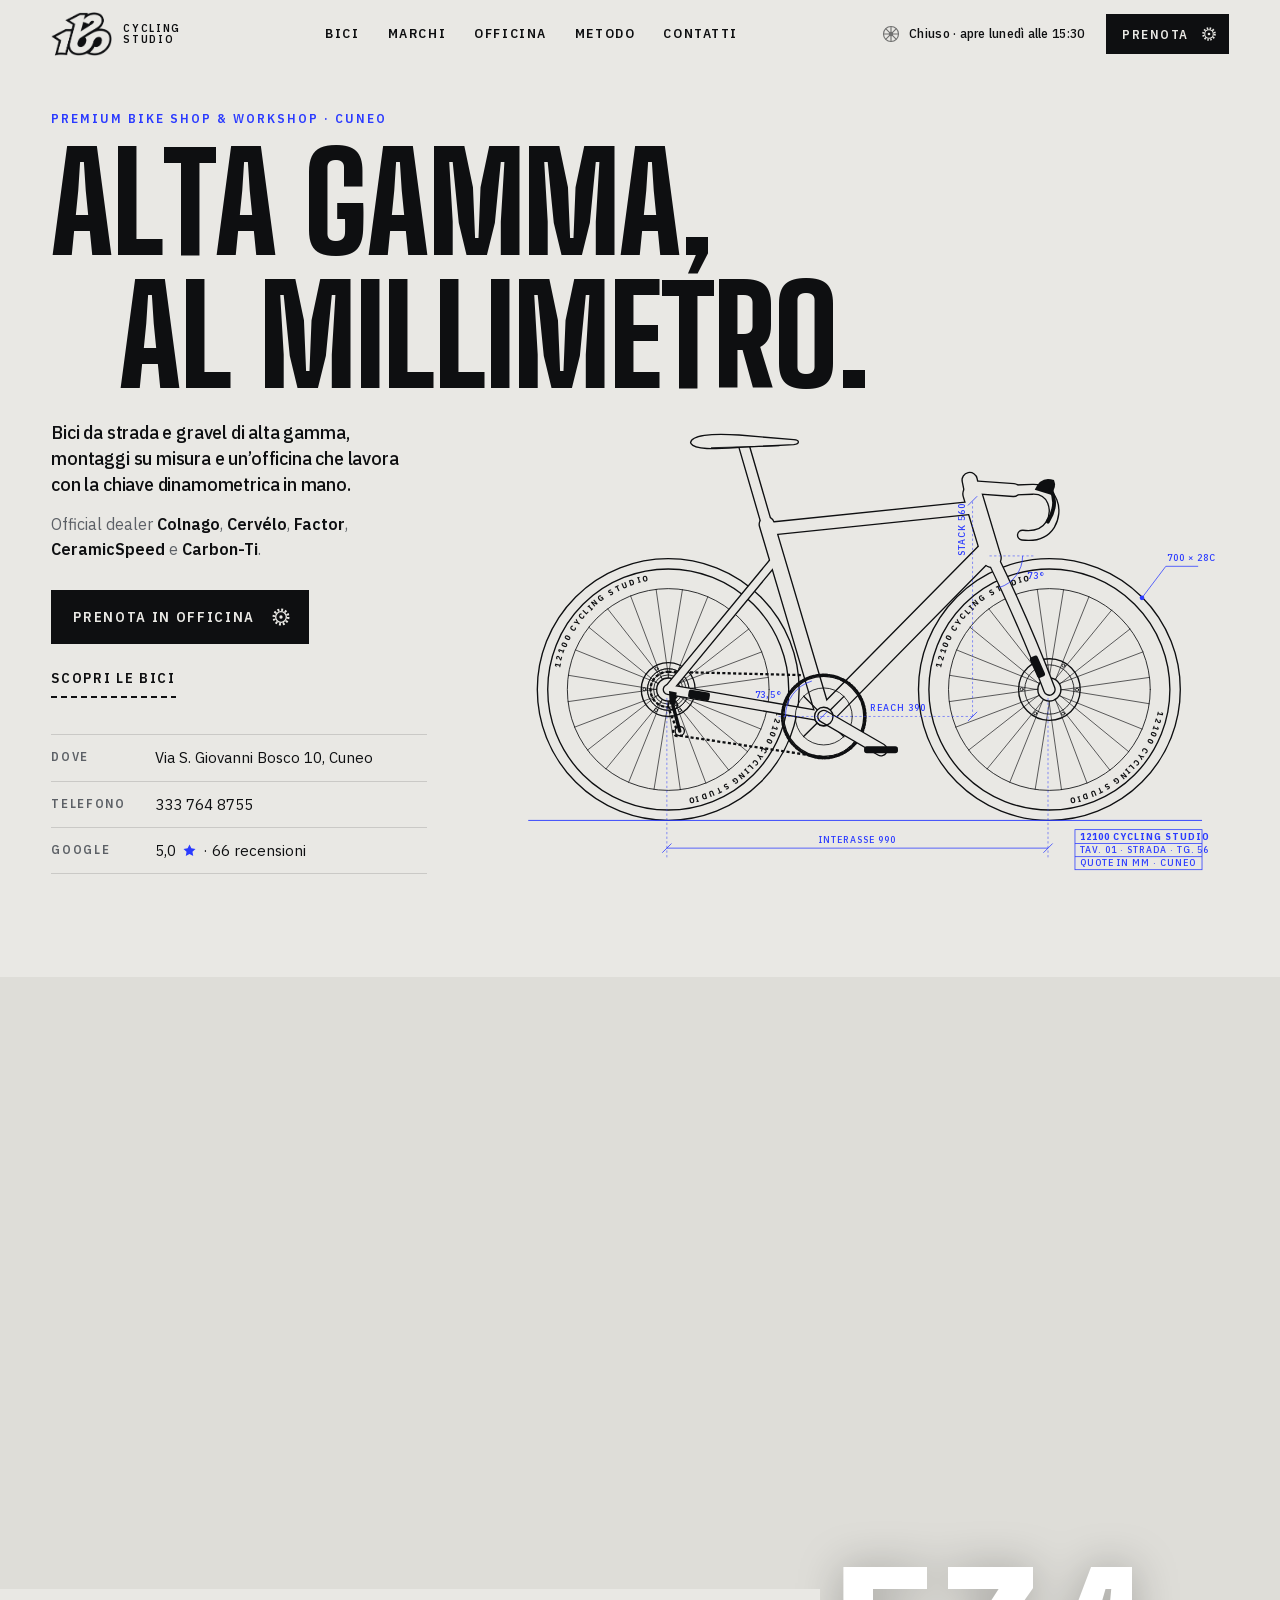
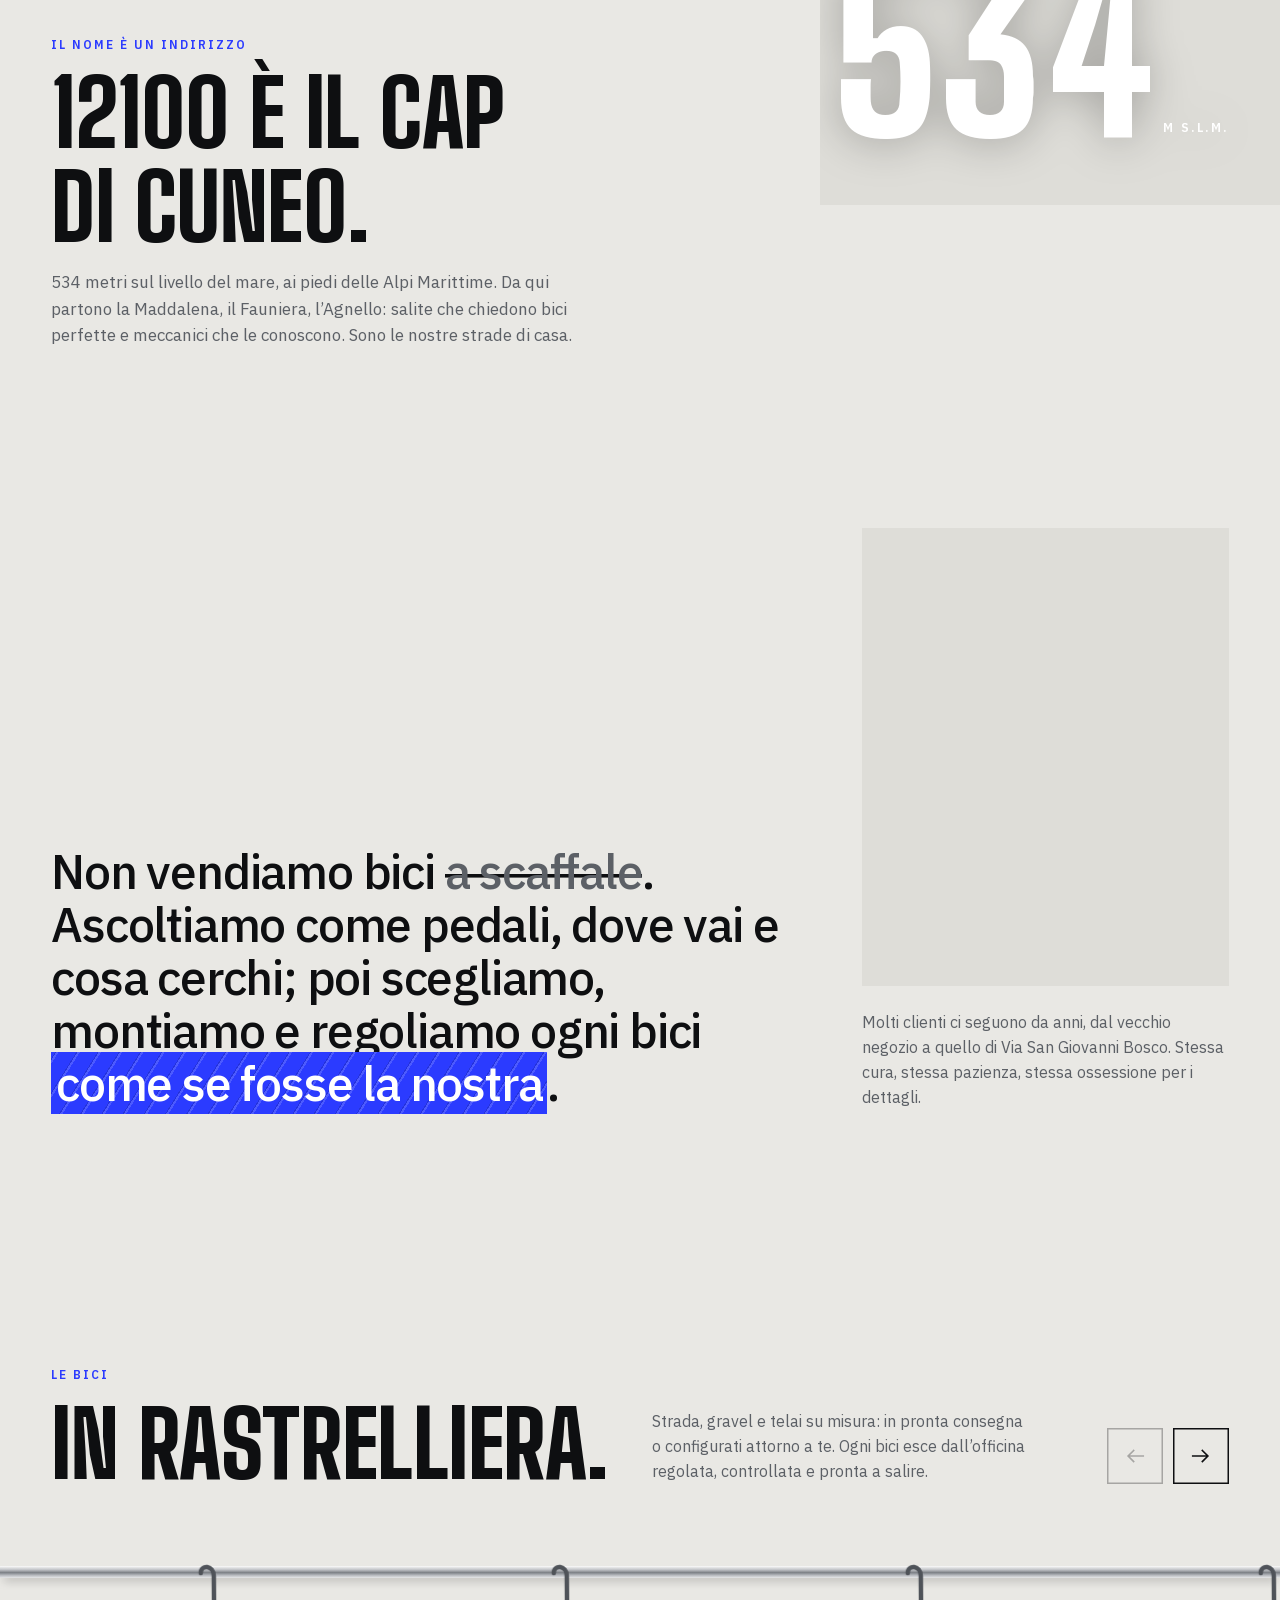
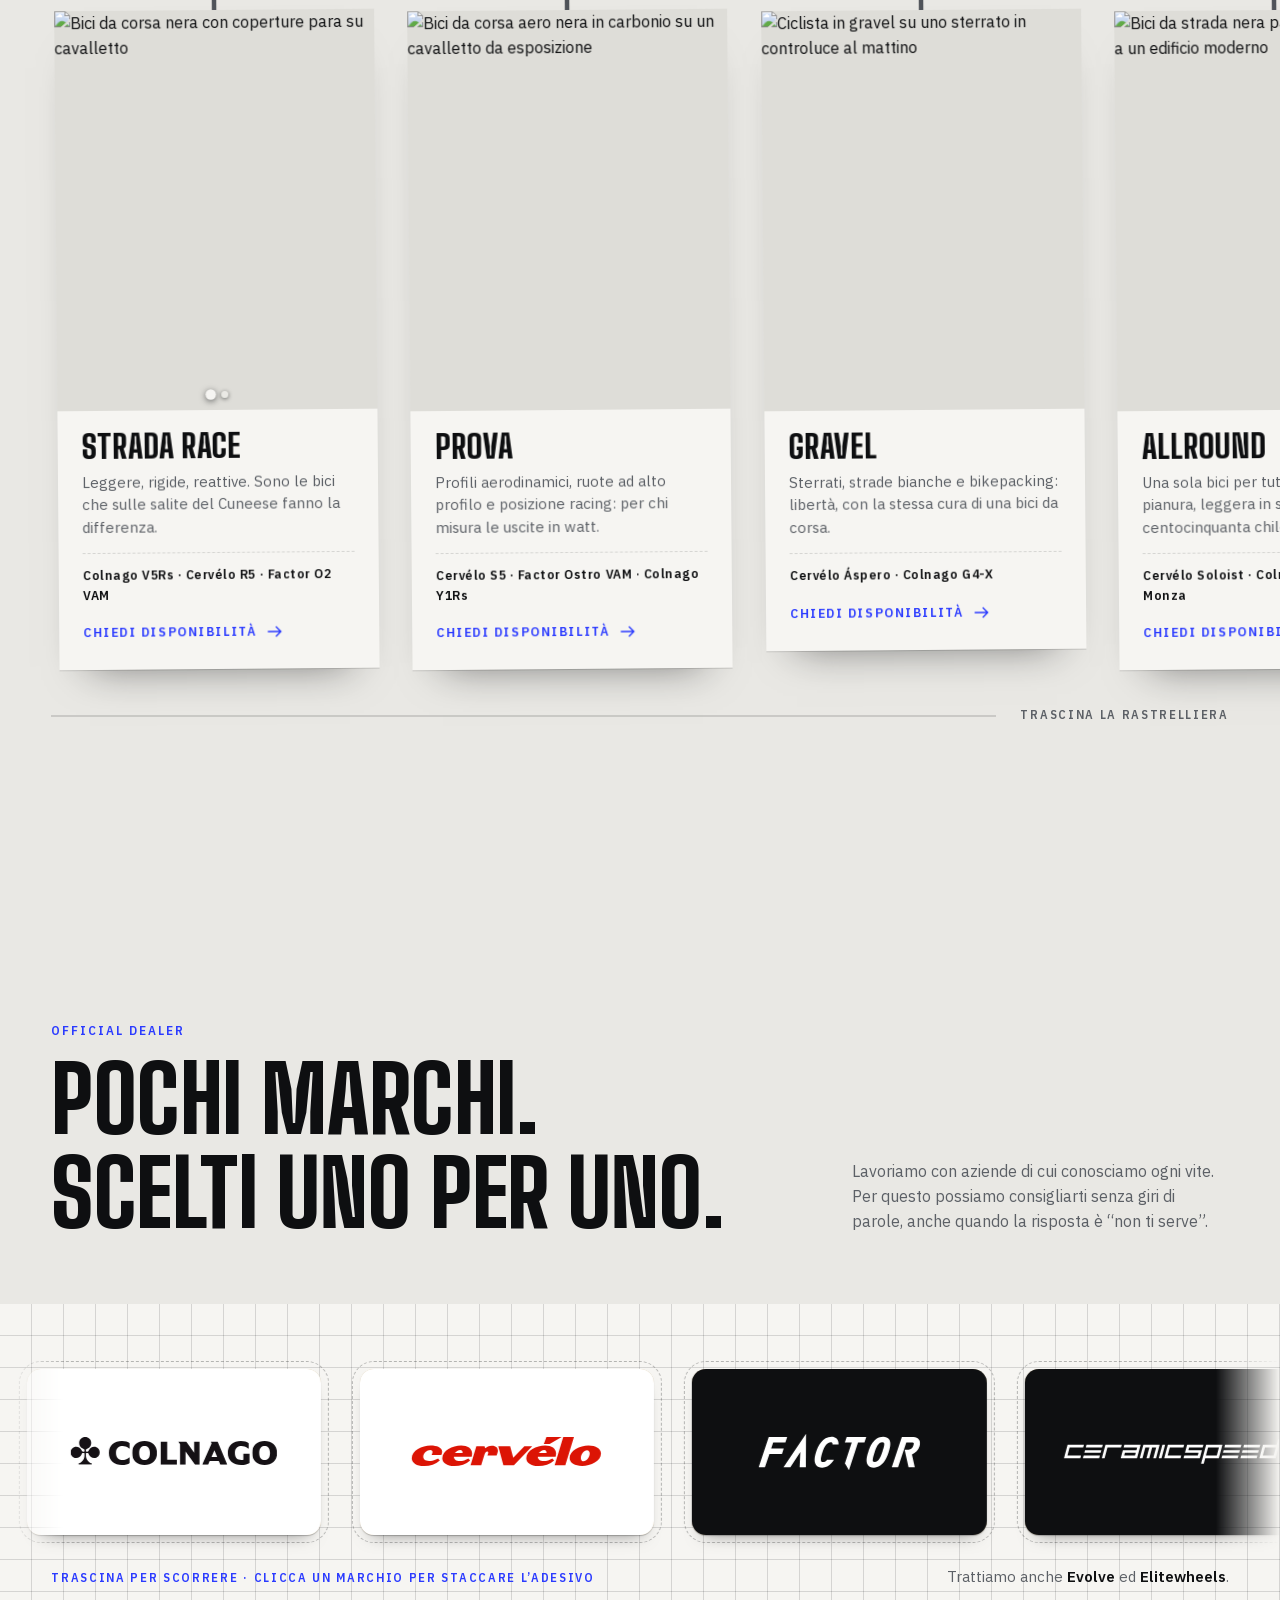
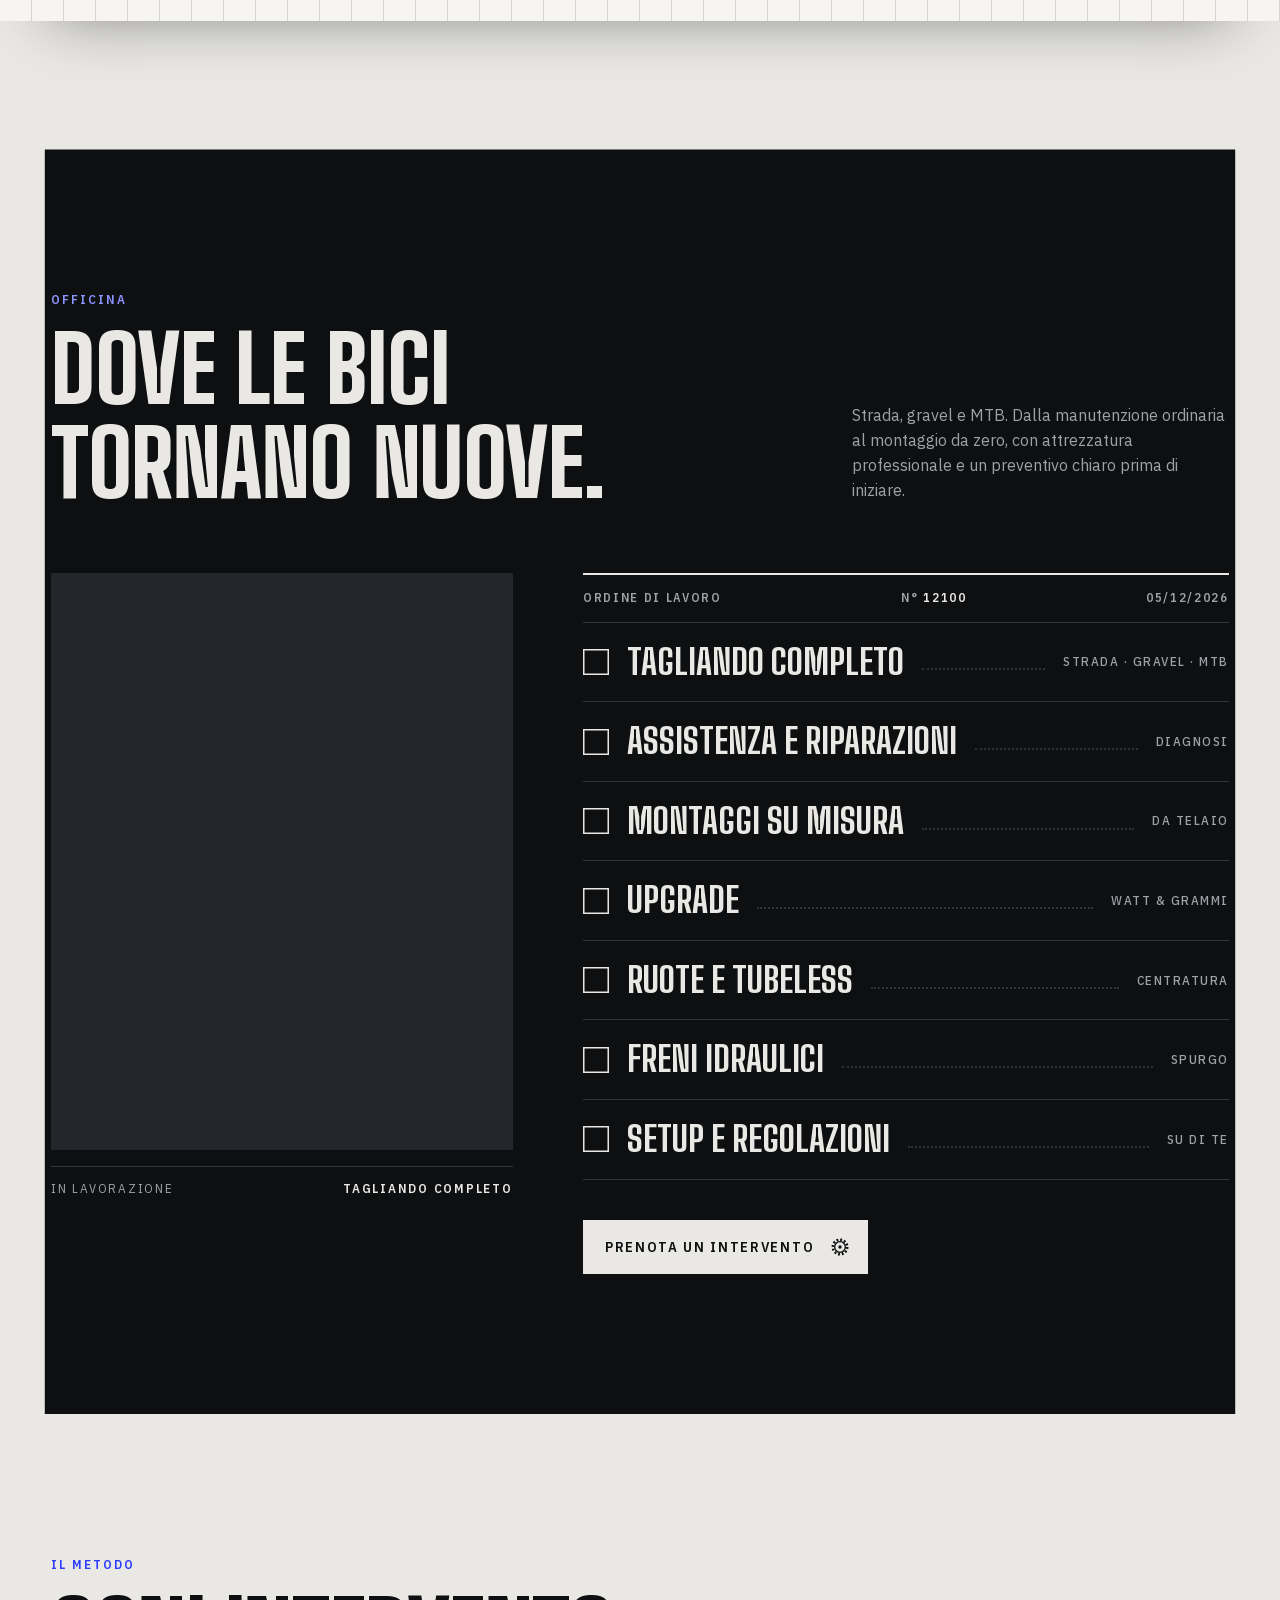
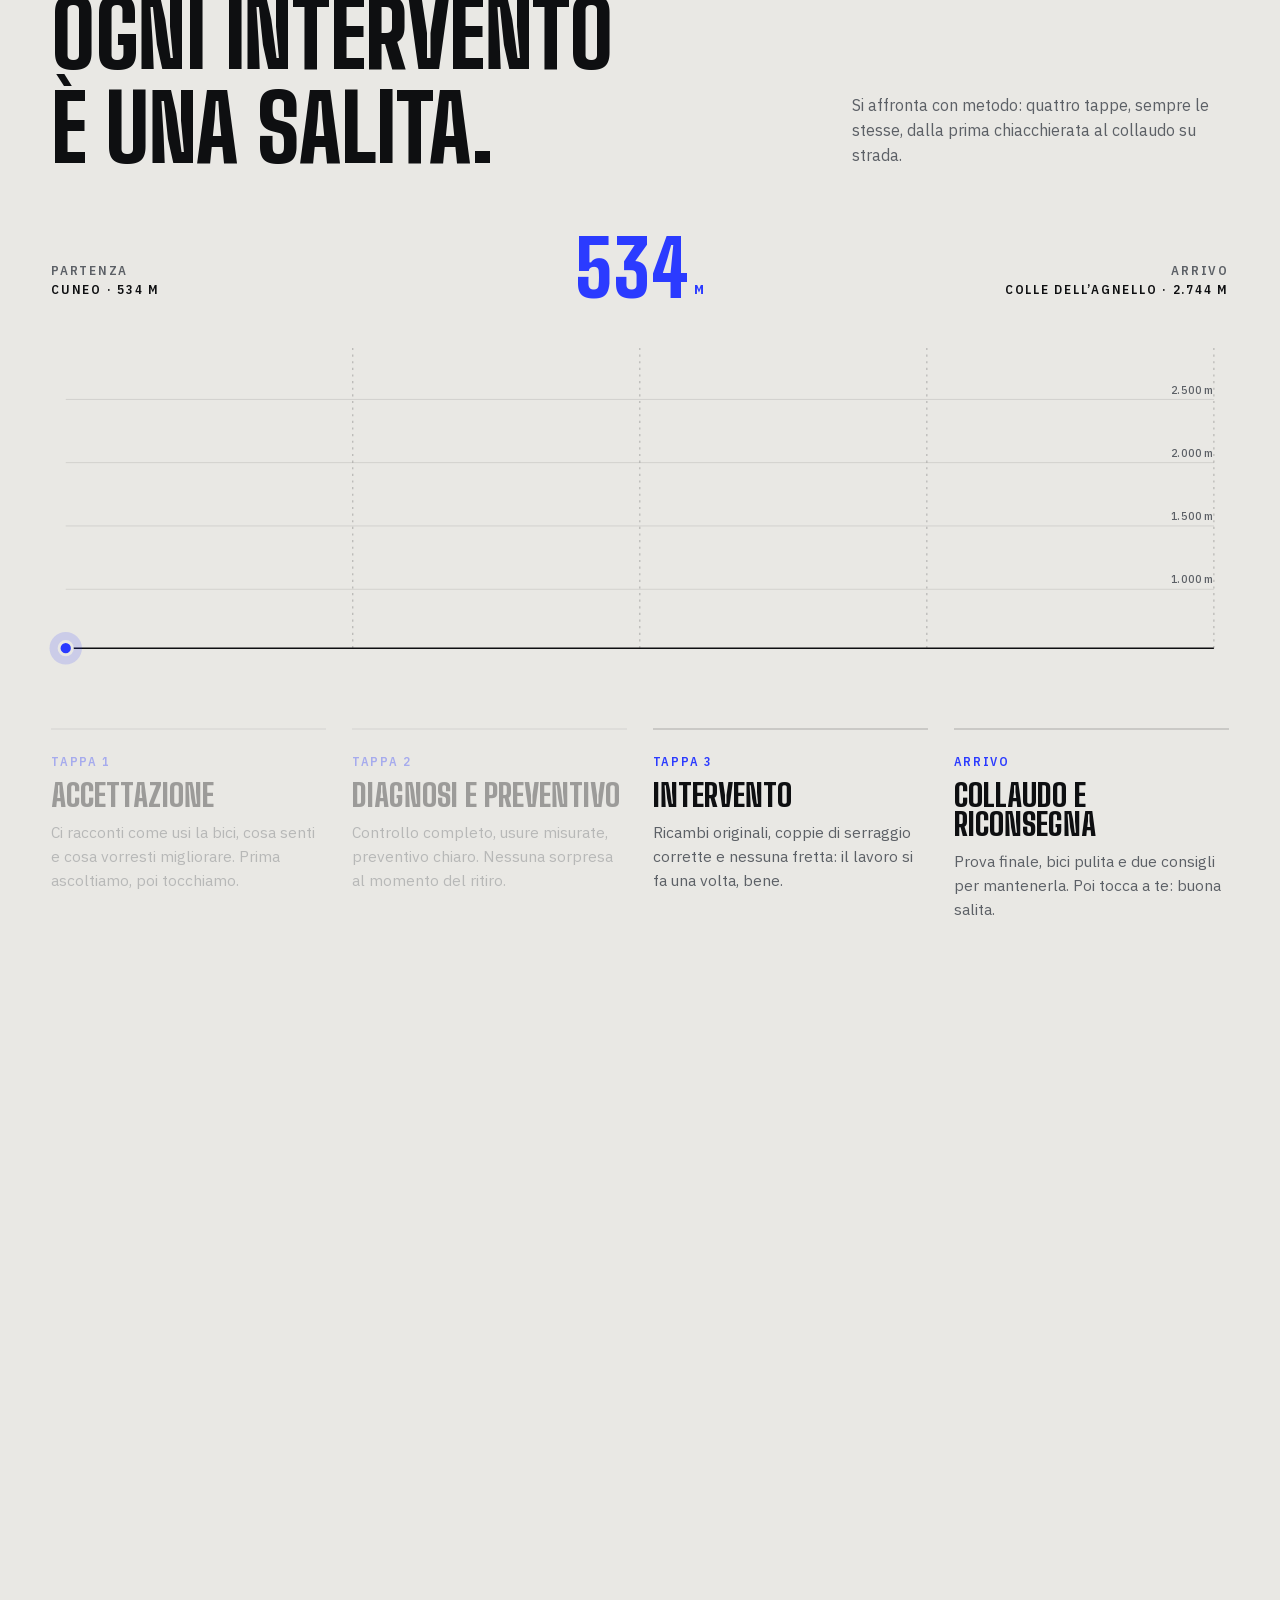
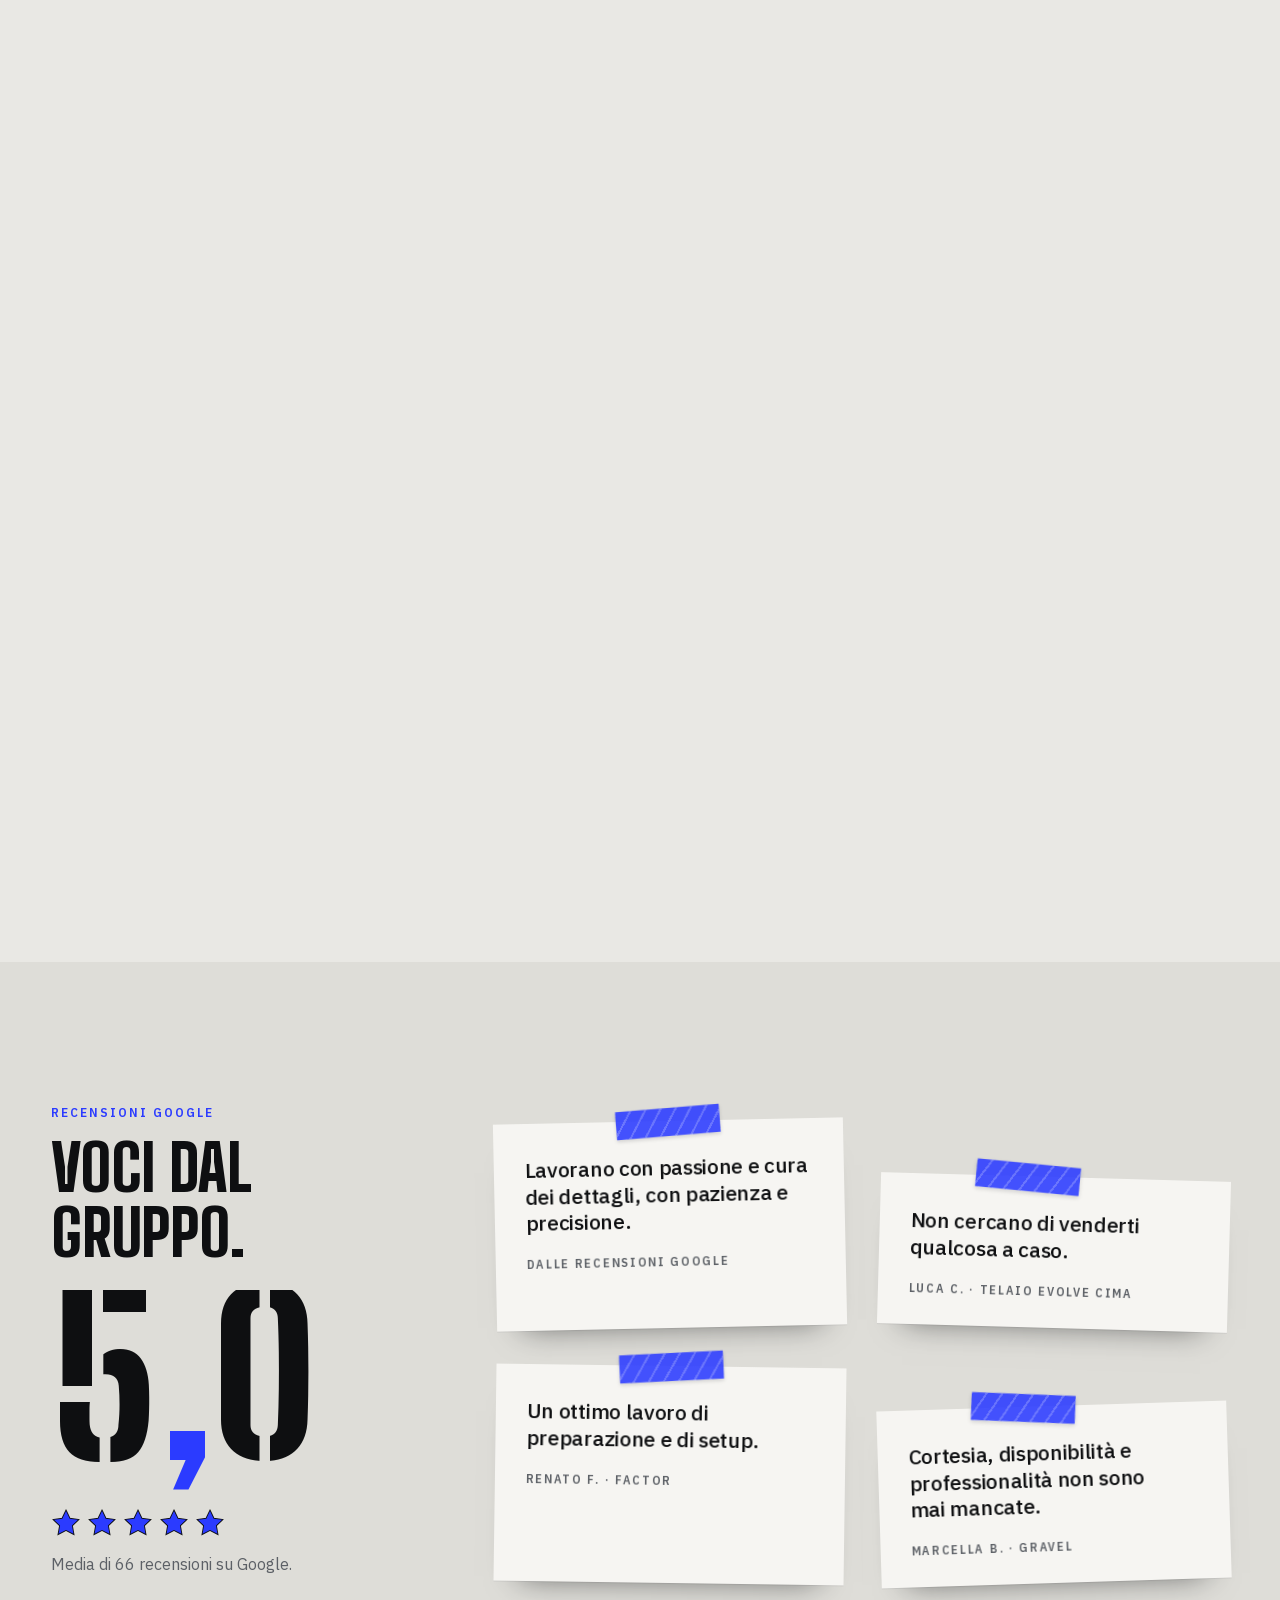
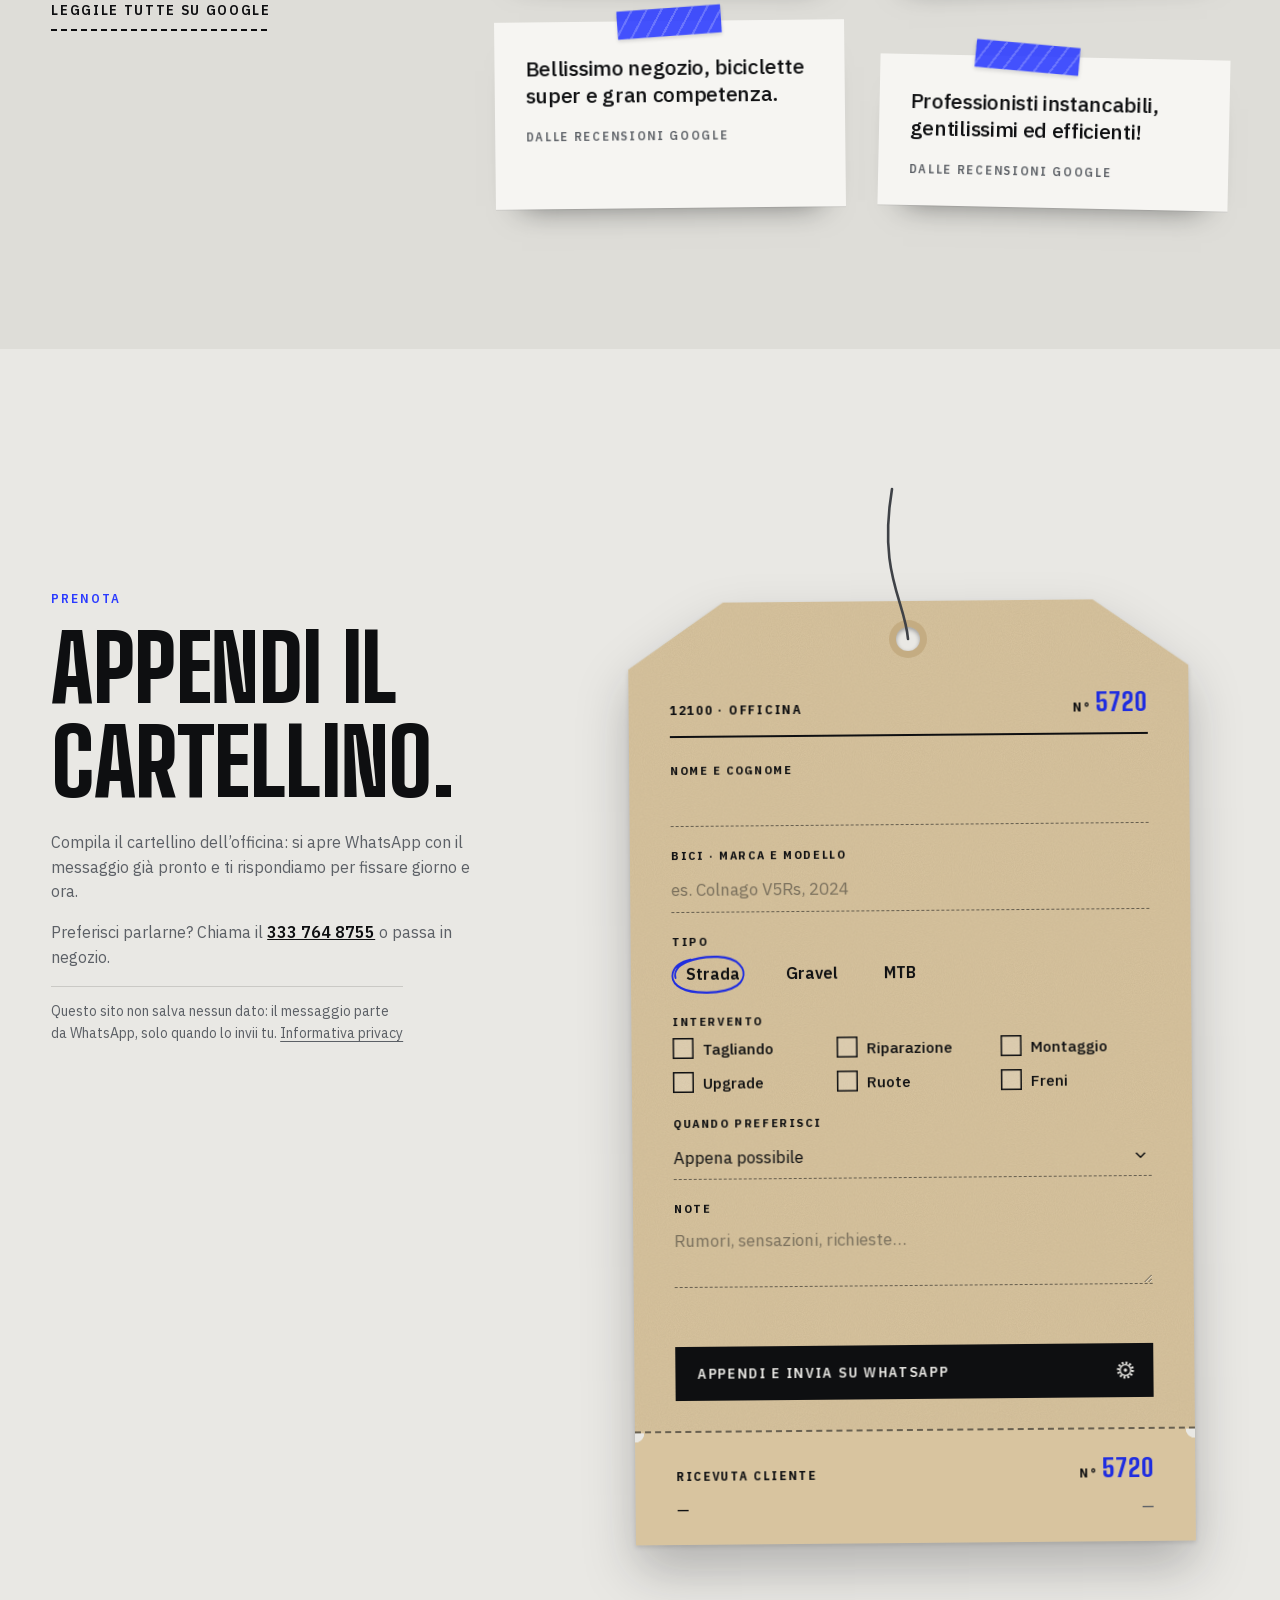
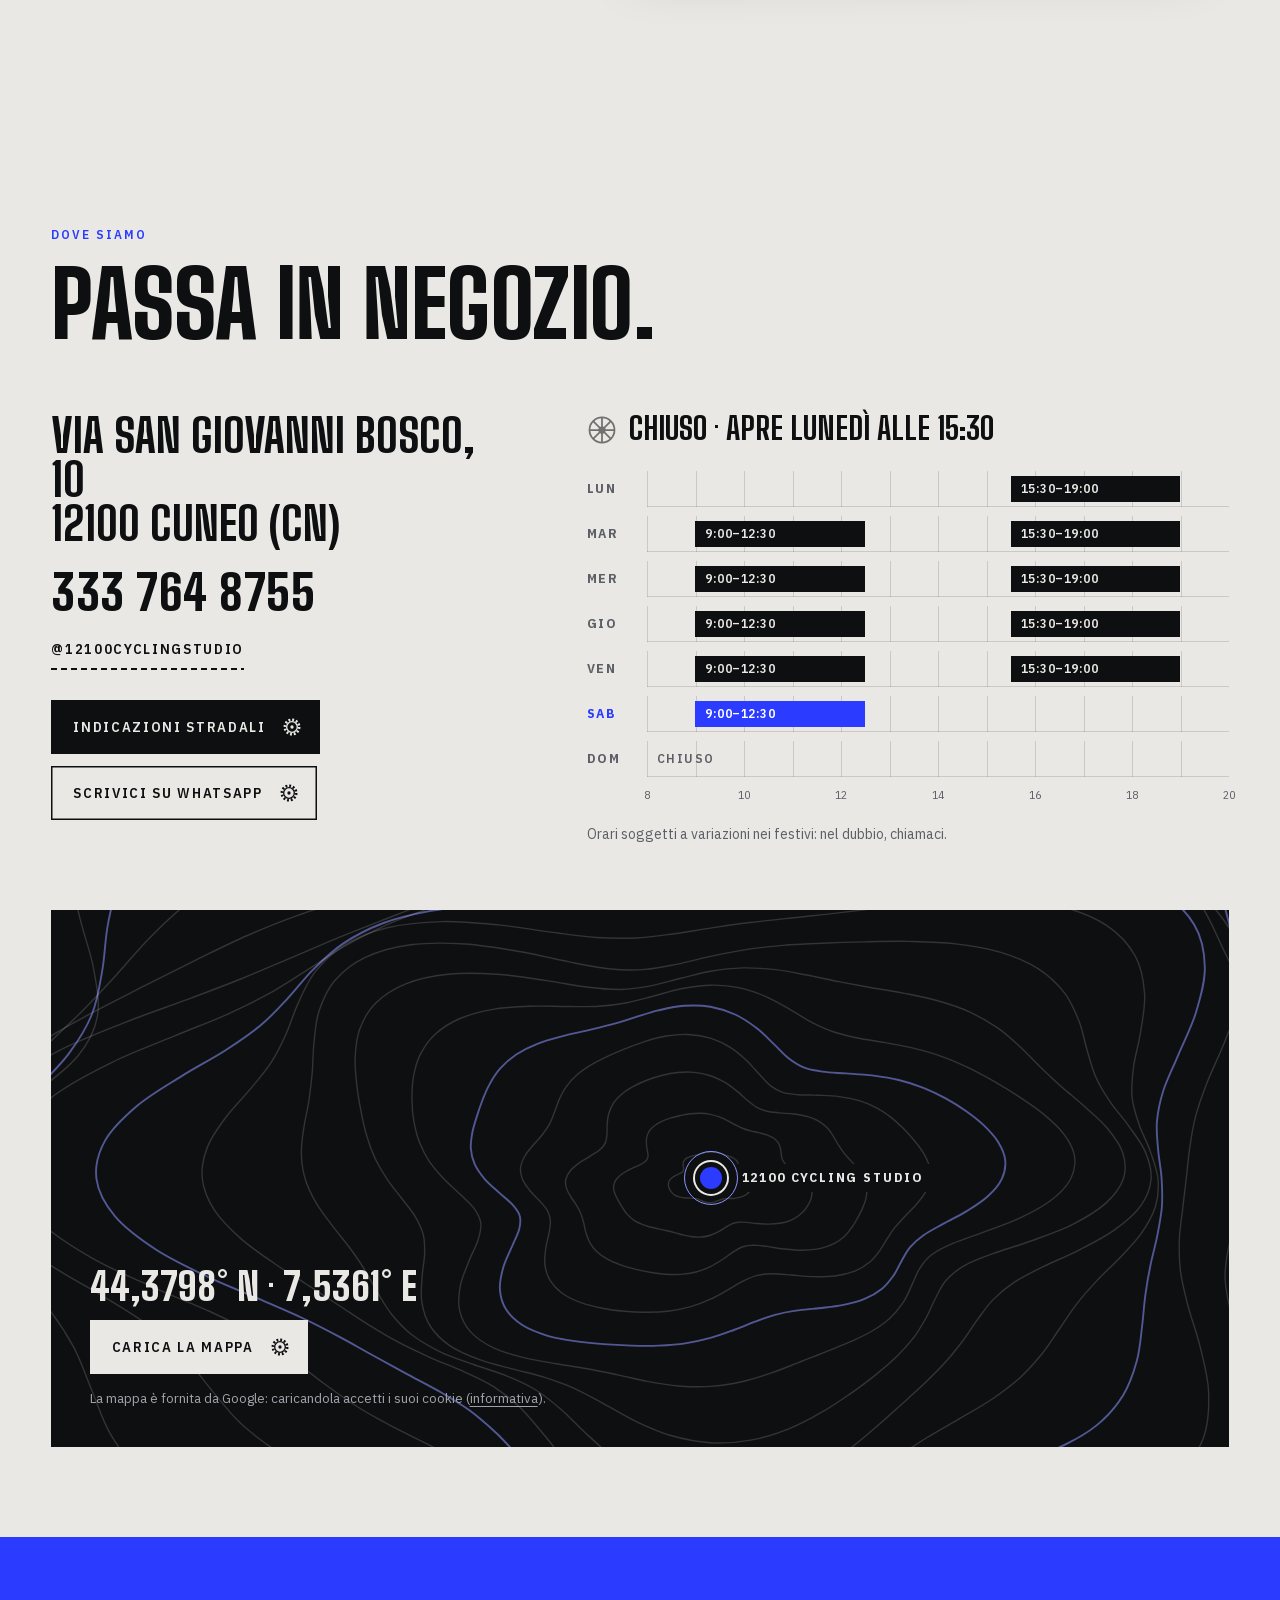
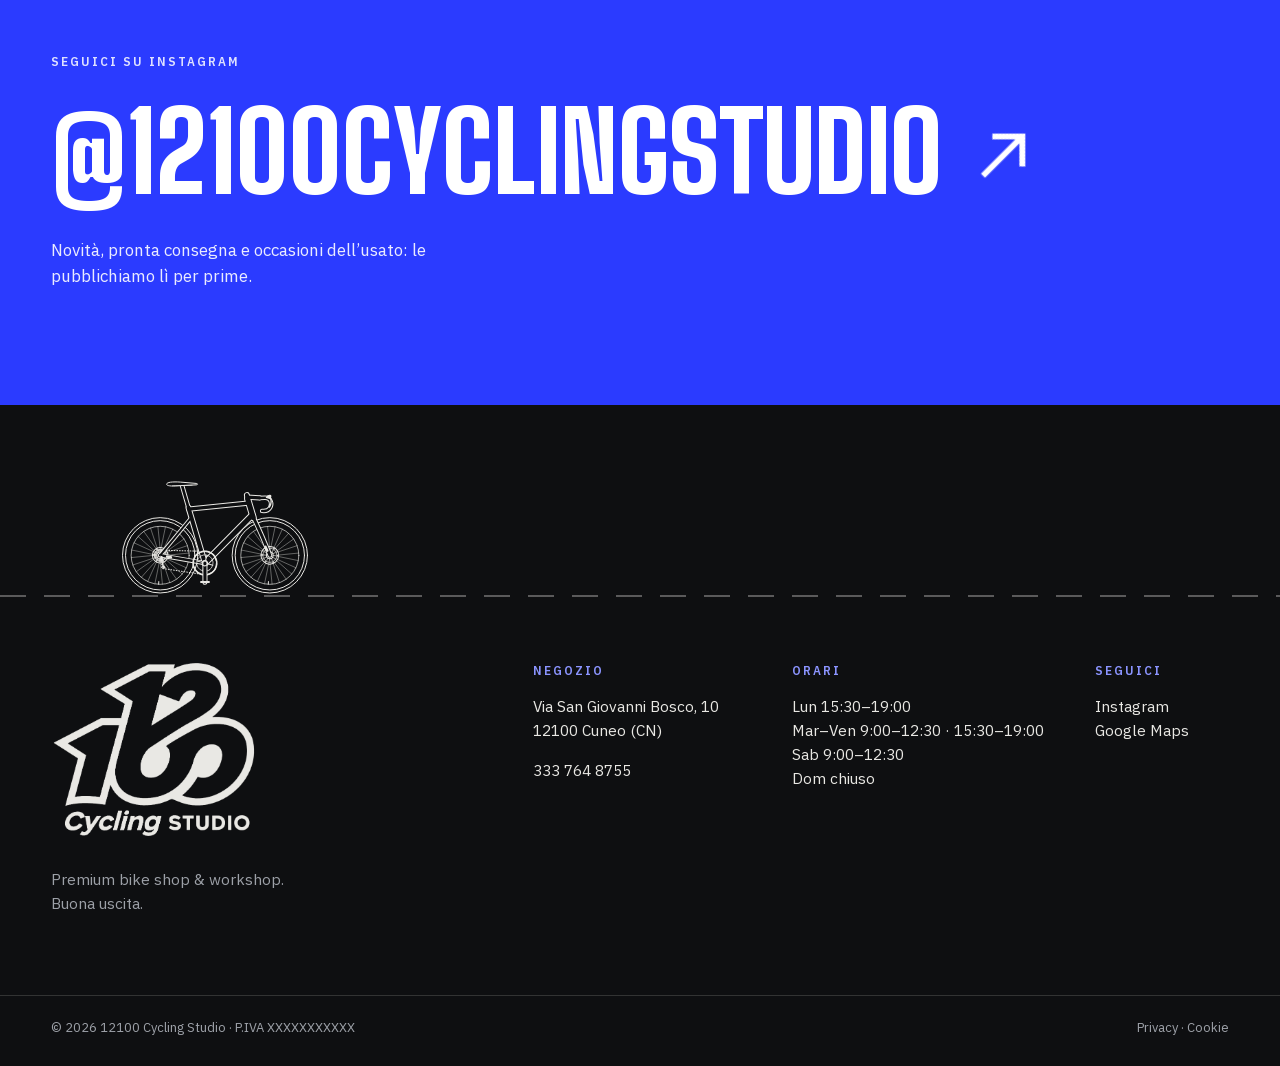
==== index.html @ 3858dcc0 "Rastrelliera: rigenera le schede da data/bici.json" ====
<!doctype html>
<html lang="it">
<head>
<meta charset="utf-8">
<meta name="viewport" content="width=device-width, initial-scale=1, viewport-fit=cover">
<title>12100 Cycling Studio — Bike shop e officina a Cuneo · Colnago, Cervélo, Factor</title>
<meta name="description" content="Premium bike shop e officina specializzata a Cuneo. Official dealer Colnago, Cervélo, Factor, CeramicSpeed e Carbon-Ti: vendita, montaggi su misura, upgrade e assistenza per ciclisti esigenti.">
<!-- Anteprima: togliere questa riga quando il sito va online sul dominio definitivo -->
<meta name="robots" content="noindex, nofollow">
<meta name="theme-color" content="#E9E8E4">
<meta name="format-detection" content="telephone=no">
<link rel="icon" href="assets/img/favicon-64.png" type="image/png" sizes="64x64">
<link rel="apple-touch-icon" href="assets/img/apple-touch-icon.png">

<meta property="og:type" content="website">
<meta property="og:locale" content="it_IT">
<meta property="og:site_name" content="12100 Cycling Studio">
<meta property="og:title" content="12100 Cycling Studio — Bike shop e officina a Cuneo">
<meta property="og:description" content="Official dealer Colnago, Cervélo, Factor, CeramicSpeed e Carbon-Ti. Vendita, montaggi su misura e assistenza per ciclisti esigenti.">
<meta property="og:image" content="https://andreamario04040-ship-it.github.io/12100-cycling-studio/assets/img/og-image.png">
<meta property="og:image:width" content="1200">
<meta property="og:image:height" content="630">
<meta property="og:image:alt" content="Logo 12100 Cycling Studio">
<meta name="twitter:card" content="summary_large_image">

<!-- Font e librerie sono tutti dentro il sito: nessuna richiesta a Google Fonts o ai CDN -->
<link rel="preload" href="assets/fonts/big-shoulders-latin.woff2" as="font" type="font/woff2" crossorigin>
<link rel="preload" href="assets/fonts/ibm-plex-sans-latin.woff2" as="font" type="font/woff2" crossorigin>
<link rel="preconnect" href="https://images.unsplash.com">
<link rel="stylesheet" href="assets/vendor/lenis-1.3.26/lenis.css">
<link rel="stylesheet" href="assets/css/style.css?v=e5269beebc">
<script>
  // Stati iniziali delle animazioni solo con JS attivo; se qualcosa non carica, il sito resta leggibile.
  document.documentElement.classList.add('js');
  setTimeout(function () { var d = document.documentElement; if (!d.classList.contains('ready')) d.classList.remove('js'); }, 5000);
</script>
<script type="application/ld+json">
{
  "@context": "https://schema.org",
  "@type": "BikeStore",
  "name": "12100 Cycling Studio",
  "description": "Premium bike shop e officina a Cuneo. Official dealer Colnago, Cervélo, Factor, CeramicSpeed e Carbon-Ti: vendita, montaggi su misura, upgrade e assistenza per ciclisti esigenti.",
  "telephone": "+39 333 764 8755",
  "address": {
    "@type": "PostalAddress",
    "streetAddress": "Via San Giovanni Bosco, 10",
    "addressLocality": "Cuneo",
    "postalCode": "12100",
    "addressRegion": "CN",
    "addressCountry": "IT"
  },
  "geo": { "@type": "GeoCoordinates", "latitude": 44.379756, "longitude": 7.5360869 },
  "hasMap": "https://www.google.com/maps/search/?api=1&query=12100+Cycling+Studio+Cuneo",
  "openingHoursSpecification": [
    { "@type": "OpeningHoursSpecification", "dayOfWeek": "Monday", "opens": "15:30", "closes": "19:00" },
    { "@type": "OpeningHoursSpecification", "dayOfWeek": ["Tuesday", "Wednesday", "Thursday", "Friday"], "opens": "09:00", "closes": "12:30" },
    { "@type": "OpeningHoursSpecification", "dayOfWeek": ["Tuesday", "Wednesday", "Thursday", "Friday"], "opens": "15:30", "closes": "19:00" },
    { "@type": "OpeningHoursSpecification", "dayOfWeek": "Saturday", "opens": "09:00", "closes": "12:30" }
  ],
  "areaServed": { "@type": "AdministrativeArea", "name": "Provincia di Cuneo" },
  "brand": [
    { "@type": "Brand", "name": "Colnago" },
    { "@type": "Brand", "name": "Cervélo" },
    { "@type": "Brand", "name": "Factor" },
    { "@type": "Brand", "name": "CeramicSpeed" },
    { "@type": "Brand", "name": "Carbon-Ti" }
  ],
  "hasOfferCatalog": {
    "@type": "OfferCatalog",
    "name": "Servizi di officina",
    "itemListElement": [
      { "@type": "Offer", "itemOffered": { "@type": "Service", "name": "Tagliando completo bici" } },
      { "@type": "Offer", "itemOffered": { "@type": "Service", "name": "Assistenza e riparazioni bici da strada, gravel e MTB" } },
      { "@type": "Offer", "itemOffered": { "@type": "Service", "name": "Montaggio bici su misura" } },
      { "@type": "Offer", "itemOffered": { "@type": "Service", "name": "Upgrade ruote e componenti" } },
      { "@type": "Offer", "itemOffered": { "@type": "Service", "name": "Ruote e conversione tubeless" } },
      { "@type": "Offer", "itemOffered": { "@type": "Service", "name": "Spurgo e manutenzione freni idraulici" } }
    ]
  },
  "sameAs": ["https://www.instagram.com/12100cyclingstudio/"]
}
</script>
</head>
<body>
<!--
  Foto provvisorie da Unsplash (licenza Unsplash, uso commerciale consentito), da sostituire con le foto del negozio:
  Robert Schmölzer, Krzysztof Kowalik, Valentin Zickner, Cullen Cedric, Rille Camera Strap, streetsh, Sawyer Griffin,
  Dmitrii Vaccinium, Egor Myznik e gli autori delle foto d'officina su unsplash.com/s/photos/bike-mechanic.
-->
<svg width="0" height="0" style="position:absolute" aria-hidden="true" focusable="false">
  <symbol id="i-gear" viewBox="0 0 24 24"><circle cx="12" cy="12" r="8.6" fill="none" stroke="currentColor" stroke-width="3.2" stroke-dasharray="2.25 2.25"/><circle cx="12" cy="12" r="6.4" fill="none" stroke="currentColor" stroke-width="1.6"/><circle cx="12" cy="12" r="2" fill="currentColor"/></symbol>
  <symbol id="i-arrow" viewBox="0 0 24 24"><path d="M3 12h16M13.5 6l6 6-6 6" fill="none" stroke="currentColor" stroke-width="1.8" stroke-linecap="square"/></symbol>
  <symbol id="i-star" viewBox="0 0 24 24"><path d="M12 2.4l2.95 6.1 6.65.92-4.85 4.6 1.2 6.6L12 17.5l-5.95 3.12 1.2-6.6-4.85-4.6 6.65-.92z"/></symbol>
</svg>

<a class="skip" href="#main">Salta al contenuto</a>

<header class="hdr" data-hdr>
  <a class="logo" href="#top" aria-label="12100 Cycling Studio — torna all’inizio">
    <span class="logo__mark" aria-hidden="true"></span>
    <span class="logo__txt">Cycling<br>Studio</span>
  </a>
  <nav class="hdr__nav" aria-label="Principale">
    <a href="#bici">Bici</a>
    <a href="#marchi">Marchi</a>
    <a href="#officina">Officina</a>
    <a href="#metodo">Metodo</a>
    <a href="#contatti">Contatti</a>
  </nav>
  <div class="hdr__right">
    <p class="status" data-status>
      <svg class="status__wheel" viewBox="0 0 24 24" aria-hidden="true"><circle cx="12" cy="12" r="10"/><circle cx="12" cy="12" r="2.2"/><path d="M12 2v20M2 12h20M4.9 4.9l14.2 14.2M19.1 4.9L4.9 19.1"/></svg>
      <span data-status-text>Lun 15:30–19 · Mar–Ven 9–12:30 / 15:30–19 · Sab 9–12:30</span>
    </p>
    <a class="btn btn--sm hdr__cta" href="#prenota"><span>Prenota</span><svg class="btn__gear" aria-hidden="true"><use href="#i-gear"/></svg></a>
    <button class="hdr__menu" type="button" aria-expanded="false" aria-controls="menu"><span>Menu</span><i aria-hidden="true"></i></button>
  </div>
</header>

<div class="shutter" id="menu" aria-hidden="true" inert>
  <div class="shutter__slats" aria-hidden="true"></div>
  <nav class="shutter__nav" aria-label="Menu">
    <a href="#bici" style="--i:0">Bici</a>
    <a href="#marchi" style="--i:1">Marchi</a>
    <a href="#officina" style="--i:2">Officina</a>
    <a href="#metodo" style="--i:3">Metodo</a>
    <a href="#recensioni" style="--i:4">Recensioni</a>
    <a href="#prenota" style="--i:5">Prenota</a>
    <a href="#contatti" style="--i:6">Contatti</a>
  </nav>
  <div class="shutter__foot">
    <a href="tel:+393337648755">333 764 8755</a>
    <span>Via S. Giovanni Bosco 10 · Cuneo</span>
  </div>
  <span class="shutter__handle" aria-hidden="true"></span>
</div>

<main id="main">

  <!-- ============================================================ HERO -->
  <section class="hero" id="top" aria-labelledby="hero-title">
    <div class="wrap hero__head">
      <p class="kicker" data-hero-fade>Premium bike shop &amp; workshop · Cuneo</p>
      <h1 class="hero__title" id="hero-title" data-hero-title><span>Alta gamma,</span> <span class="hero__l2">al millimetro.</span></h1>
    </div>
    <div class="wrap hero__body">
      <div class="hero__aside">
        <p class="hero__lead" data-hero-fade>Bici da strada e gravel di alta gamma, montaggi su misura e un’officina che lavora con la chiave dinamometrica in mano.</p>
        <p class="hero__dealer" data-hero-fade>Official dealer <strong>Colnago</strong>, <strong>Cervélo</strong>, <strong>Factor</strong>, <strong>CeramicSpeed</strong> e <strong>Carbon-Ti</strong>.</p>
        <div class="hero__cta" data-hero-fade>
          <a class="btn" href="#prenota"><span>Prenota in officina</span><svg class="btn__gear" aria-hidden="true"><use href="#i-gear"/></svg></a>
          <a class="link" href="#bici">Scopri le bici</a>
        </div>
        <dl class="facts" data-hero-fade>
          <div><dt>Dove</dt><dd>Via S. Giovanni Bosco 10, Cuneo</dd></div>
          <div><dt>Telefono</dt><dd><a href="tel:+393337648755">333 764 8755</a></dd></div>
          <div><dt>Google</dt><dd>5,0 <svg class="facts__star" aria-hidden="true"><use href="#i-star"/></svg> · 66 recensioni</dd></div>
        </dl>
      </div>
      <figure class="hero__drawing">
<svg class="bike" viewBox="-380 -1040 1840 1180" preserveAspectRatio="xMaxYMax meet" role="img" aria-label="Disegno tecnico di una bici da corsa con le quote di geometria: interasse 990 mm, stack 560 mm, reach 390 mm">
<g class="bk-ride">
<g class="bk-wheel bk-wheel--r">
<circle class="ln" data-draw cx="0" cy="-340" r="340"/>
<circle class="ln" data-draw cx="0" cy="-340" r="313"/>
<circle class="ln ln--thin" data-draw cx="0" cy="-340" r="262"/>
<g class="bk-rot" data-cx="0" data-cy="-340">
<line class="ln ln--spoke" x1="30" y1="-340.8" x2="259.8" y2="-305.8" data-draw/>
<line class="ln ln--spoke" x1="25.6" y1="-324.3" x2="242.1" y2="-239.7" data-draw/>
<line class="ln ln--spoke" x1="26.4" y1="-325.7" x2="207.9" y2="-180.5" data-draw/>
<line class="ln ln--spoke" x1="14.3" y1="-313.6" x2="159.5" y2="-132.1" data-draw/>
<line class="ln ln--spoke" x1="15.7" y1="-314.4" x2="100.3" y2="-97.9" data-draw/>
<line class="ln ln--spoke" x1="-0.8" y1="-310" x2="34.2" y2="-80.2" data-draw/>
<line class="ln ln--spoke" x1="0.8" y1="-310" x2="-34.2" y2="-80.2" data-draw/>
<line class="ln ln--spoke" x1="-15.7" y1="-314.4" x2="-100.3" y2="-97.9" data-draw/>
<line class="ln ln--spoke" x1="-14.3" y1="-313.6" x2="-159.5" y2="-132.1" data-draw/>
<line class="ln ln--spoke" x1="-26.4" y1="-325.7" x2="-207.9" y2="-180.5" data-draw/>
<line class="ln ln--spoke" x1="-25.6" y1="-324.3" x2="-242.1" y2="-239.7" data-draw/>
<line class="ln ln--spoke" x1="-30" y1="-340.8" x2="-259.8" y2="-305.8" data-draw/>
<line class="ln ln--spoke" x1="-30" y1="-339.2" x2="-259.8" y2="-374.2" data-draw/>
<line class="ln ln--spoke" x1="-25.6" y1="-355.7" x2="-242.1" y2="-440.3" data-draw/>
<line class="ln ln--spoke" x1="-26.4" y1="-354.3" x2="-207.9" y2="-499.5" data-draw/>
<line class="ln ln--spoke" x1="-14.3" y1="-366.4" x2="-159.5" y2="-547.9" data-draw/>
<line class="ln ln--spoke" x1="-15.7" y1="-365.6" x2="-100.3" y2="-582.1" data-draw/>
<line class="ln ln--spoke" x1="0.8" y1="-370" x2="-34.2" y2="-599.8" data-draw/>
<line class="ln ln--spoke" x1="-0.8" y1="-370" x2="34.2" y2="-599.8" data-draw/>
<line class="ln ln--spoke" x1="15.7" y1="-365.6" x2="100.3" y2="-582.1" data-draw/>
<line class="ln ln--spoke" x1="14.3" y1="-366.4" x2="159.5" y2="-547.9" data-draw/>
<line class="ln ln--spoke" x1="26.4" y1="-354.3" x2="207.9" y2="-499.5" data-draw/>
<line class="ln ln--spoke" x1="25.6" y1="-355.7" x2="242.1" y2="-440.3" data-draw/>
<line class="ln ln--spoke" x1="30" y1="-339.2" x2="259.8" y2="-374.2" data-draw/>
<circle class="ln" data-draw cx="0" cy="-340" r="30"/>
<circle class="ln ln--thin" cx="0" cy="-340" r="11"/>
<circle class="ln" data-draw cx="0" cy="-340" r="70"/>
<circle class="ln ln--thin" data-draw cx="0" cy="-340" r="54"/>
<circle class="ln ln--thin" cx="62" cy="-340" r="4"/>
<circle class="ln ln--thin" cx="31" cy="-286.3" r="4"/>
<circle class="ln ln--thin" cx="-31" cy="-286.3" r="4"/>
<circle class="ln ln--thin" cx="-62" cy="-340" r="4"/>
<circle class="ln ln--thin" cx="-31" cy="-393.7" r="4"/>
<circle class="ln ln--thin" cx="31" cy="-393.7" r="4"/>
<circle class="ln ln--thin" cx="0" cy="-340" r="54"/>
<circle class="ln ln--thin" cx="0" cy="-340" r="46"/>
<circle class="ln ln--thin" cx="0" cy="-340" r="38"/>
<line class="ln" x1="0" y1="-602" x2="0" y2="-576" data-draw/>
<path id="bk-rim-r" fill="none" stroke="none" d="M -287 -340 a 287 287 0 1 1 574 0 a 287 287 0 1 1 -574 0"/>
<text class="rimtxt"><textPath href="#bk-rim-r" startOffset="3%">12100 CYCLING STUDIO</textPath></text>
<text class="rimtxt"><textPath href="#bk-rim-r" startOffset="53%">12100 CYCLING STUDIO</textPath></text>
</g></g>
<g class="bk-wheel bk-wheel--f">
<circle class="ln" data-draw cx="990" cy="-340" r="340"/>
<circle class="ln" data-draw cx="990" cy="-340" r="313"/>
<circle class="ln ln--thin" data-draw cx="990" cy="-340" r="262"/>
<g class="bk-rot" data-cx="990" data-cy="-340">
<line class="ln ln--spoke" x1="1020" y1="-340.8" x2="1249.8" y2="-305.8" data-draw/>
<line class="ln ln--spoke" x1="1015.6" y1="-324.3" x2="1232.1" y2="-239.7" data-draw/>
<line class="ln ln--spoke" x1="1016.4" y1="-325.7" x2="1197.9" y2="-180.5" data-draw/>
<line class="ln ln--spoke" x1="1004.3" y1="-313.6" x2="1149.5" y2="-132.1" data-draw/>
<line class="ln ln--spoke" x1="1005.7" y1="-314.4" x2="1090.3" y2="-97.9" data-draw/>
<line class="ln ln--spoke" x1="989.2" y1="-310" x2="1024.2" y2="-80.2" data-draw/>
<line class="ln ln--spoke" x1="990.8" y1="-310" x2="955.8" y2="-80.2" data-draw/>
<line class="ln ln--spoke" x1="974.3" y1="-314.4" x2="889.7" y2="-97.9" data-draw/>
<line class="ln ln--spoke" x1="975.7" y1="-313.6" x2="830.5" y2="-132.1" data-draw/>
<line class="ln ln--spoke" x1="963.6" y1="-325.7" x2="782.1" y2="-180.5" data-draw/>
<line class="ln ln--spoke" x1="964.4" y1="-324.3" x2="747.9" y2="-239.7" data-draw/>
<line class="ln ln--spoke" x1="960" y1="-340.8" x2="730.2" y2="-305.8" data-draw/>
<line class="ln ln--spoke" x1="960" y1="-339.2" x2="730.2" y2="-374.2" data-draw/>
<line class="ln ln--spoke" x1="964.4" y1="-355.7" x2="747.9" y2="-440.3" data-draw/>
<line class="ln ln--spoke" x1="963.6" y1="-354.3" x2="782.1" y2="-499.5" data-draw/>
<line class="ln ln--spoke" x1="975.7" y1="-366.4" x2="830.5" y2="-547.9" data-draw/>
<line class="ln ln--spoke" x1="974.3" y1="-365.6" x2="889.7" y2="-582.1" data-draw/>
<line class="ln ln--spoke" x1="990.8" y1="-370" x2="955.8" y2="-599.8" data-draw/>
<line class="ln ln--spoke" x1="989.2" y1="-370" x2="1024.2" y2="-599.8" data-draw/>
<line class="ln ln--spoke" x1="1005.7" y1="-365.6" x2="1090.3" y2="-582.1" data-draw/>
<line class="ln ln--spoke" x1="1004.3" y1="-366.4" x2="1149.5" y2="-547.9" data-draw/>
<line class="ln ln--spoke" x1="1016.4" y1="-354.3" x2="1197.9" y2="-499.5" data-draw/>
<line class="ln ln--spoke" x1="1015.6" y1="-355.7" x2="1232.1" y2="-440.3" data-draw/>
<line class="ln ln--spoke" x1="1020" y1="-339.2" x2="1249.8" y2="-374.2" data-draw/>
<circle class="ln" data-draw cx="990" cy="-340" r="30"/>
<circle class="ln ln--thin" cx="990" cy="-340" r="11"/>
<circle class="ln" data-draw cx="990" cy="-340" r="80"/>
<circle class="ln ln--thin" data-draw cx="990" cy="-340" r="64"/>
<circle class="ln ln--thin" cx="1062" cy="-340" r="4"/>
<circle class="ln ln--thin" cx="1026" cy="-277.6" r="4"/>
<circle class="ln ln--thin" cx="954" cy="-277.6" r="4"/>
<circle class="ln ln--thin" cx="918" cy="-340" r="4"/>
<circle class="ln ln--thin" cx="954" cy="-402.4" r="4"/>
<circle class="ln ln--thin" cx="1026" cy="-402.4" r="4"/>
<line class="ln" x1="990" y1="-602" x2="990" y2="-576" data-draw/>
<path id="bk-rim-f" fill="none" stroke="none" d="M 703 -340 a 287 287 0 1 1 574 0 a 287 287 0 1 1 -574 0"/>
<text class="rimtxt"><textPath href="#bk-rim-f" startOffset="3%">12100 CYCLING STUDIO</textPath></text>
<text class="rimtxt"><textPath href="#bk-rim-f" startOffset="53%">12100 CYCLING STUDIO</textPath></text>
</g></g>
<path class="bk-chain" d="M 0 -386 L 404 -376 A 106 106 0 0 1 404 -164 L 30 -220 A 12 12 0 0 1 20 -242 L 0 -294 A 46 46 0 1 1 0 -386 Z"/>
<g class="bk-tube-o">
<line class="t" x1="404" y1="-270" x2="0" y2="-340" stroke-width="29" data-draw/>
<line class="t" x1="0" y1="-340" x2="282" y2="-682" stroke-width="25" data-draw/>
<line class="t" x1="404" y1="-270" x2="830" y2="-702" stroke-width="53" data-draw/>
<line class="t" x1="404" y1="-270" x2="256" y2="-769" stroke-width="43" data-draw/>
<line class="t" x1="256" y1="-769" x2="197" y2="-972" stroke-width="31" data-draw/>
<line class="t" x1="792" y1="-812" x2="258" y2="-757" stroke-width="37" data-draw/>
<line class="t" x1="794" y1="-830" x2="783" y2="-884" stroke-width="43" data-draw/>
<line class="t" x1="785" y1="-866" x2="897" y2="-858" stroke-width="37" data-draw/>
<line class="t" x1="790" y1="-848" x2="840" y2="-682" stroke-width="53" data-draw/>
<path class="t" d="M 838 -690 Q 928 -505 990 -340" stroke-width="33" data-draw/>
<path class="t" d="M 895 -858 L 946 -860 C 1000 -862 1014 -804 992 -768 C 977 -744 952 -737 920 -741" stroke-width="29" data-draw/>
</g>
<g class="bk-tube-f">
<line class="t" x1="404" y1="-270" x2="0" y2="-340" stroke-width="22" data-draw/>
<line class="t" x1="0" y1="-340" x2="282" y2="-682" stroke-width="18" data-draw/>
<line class="t" x1="404" y1="-270" x2="830" y2="-702" stroke-width="46" data-draw/>
<line class="t" x1="404" y1="-270" x2="256" y2="-769" stroke-width="36" data-draw/>
<line class="t" x1="256" y1="-769" x2="197" y2="-972" stroke-width="24" data-draw/>
<line class="t" x1="792" y1="-812" x2="258" y2="-757" stroke-width="30" data-draw/>
<line class="t" x1="794" y1="-830" x2="783" y2="-884" stroke-width="36" data-draw/>
<line class="t" x1="785" y1="-866" x2="897" y2="-858" stroke-width="30" data-draw/>
<line class="t" x1="790" y1="-848" x2="840" y2="-682" stroke-width="46" data-draw/>
<path class="t" d="M 838 -690 Q 928 -505 990 -340" stroke-width="26" data-draw/>
<path class="t" d="M 895 -858 L 946 -860 C 1000 -862 1014 -804 992 -768 C 977 -744 952 -737 920 -741" stroke-width="22" data-draw/>
</g>
<path class="solid" data-show d="M 952 -859 Q 968 -896 1002 -884 Q 1010 -866 994 -846 Z"/>
<path class="ln ln--lever" data-draw d="M 994 -860 Q 1014 -820 986 -776"/>
<path class="saddle" data-draw d="M 58 -980 C 58 -1001 112 -1006 184 -1001 L 326 -989 C 342 -988 342 -978 326 -976 L 184 -969 C 122 -965 70 -961 58 -980 Z"/>
<line class="ln ln--thin" x1="112" y1="-968" x2="288" y2="-973" data-draw/>
<rect class="solid" data-show x="52" y="-336" width="56" height="22" rx="6" transform="rotate(9.8 80 -325)"/>
<rect class="solid" data-show x="948" y="-428" width="22" height="58" rx="6" transform="rotate(-24 959 -399)"/>
<path class="solid" data-show d="M 2 -336 L 22 -332 L 18 -300 L 4 -302 Z"/>
<line class="ln ln--cage" x1="12" y1="-300" x2="30" y2="-232" data-draw/>
<circle class="ln" data-draw cx="12" cy="-300" r="12"/>
<circle class="ln" data-draw cx="30" cy="-232" r="12"/>
<g class="bk-crank" data-cx="404" data-cy="-270">
<circle class="ln ln--teeth" cx="404" cy="-270" r="108"/>
<circle class="ln" data-draw cx="404" cy="-270" r="104"/>
<circle class="ln ln--thin" data-draw cx="404" cy="-270" r="74"/>
<line class="ln" x1="421" y1="-253" x2="456.3" y2="-217.7" data-draw/>
<line class="ln" x1="387" y1="-253" x2="351.7" y2="-217.7" data-draw/>
<line class="ln" x1="387" y1="-287" x2="351.7" y2="-322.3" data-draw/>
<line class="ln" x1="421" y1="-287" x2="456.3" y2="-322.3" data-draw/>
<line class="t t--o" x1="404" y1="-270" x2="553" y2="-184" stroke-width="35" data-draw/>
<line class="t t--f" x1="404" y1="-270" x2="553" y2="-184" stroke-width="28" data-draw/>
<circle class="ln" data-draw cx="404" cy="-270" r="24"/>
<rect class="solid bk-pedal" data-show data-cx="553" data-cy="-184" x="509" y="-193" width="88" height="18" rx="7"/>
</g>
</g>
<g class="dims">
<line class="dim dim--ground" data-draw x1="-360" y1="0" x2="1390" y2="0"/>
<line class="dim dim--ext" x1="0" y1="-318" x2="0" y2="96"/>
<line class="dim dim--ext" x1="990" y1="-318" x2="990" y2="96"/>
<line class="dim" data-draw x1="0" y1="72" x2="990" y2="72"/>
<line class="dim dim--tick" x1="-12" y1="84" x2="12" y2="60"/>
<line class="dim dim--tick" x1="978" y1="84" x2="1002" y2="60"/>
<text class="dimtxt" x="495" y="58" text-anchor="middle">INTERASSE 990</text>
<line class="dim dim--ext" x1="404" y1="-270" x2="794" y2="-270"/>
<line class="dim dim--ext" x1="794" y1="-270" x2="794" y2="-830"/>
<line class="dim dim--tick" x1="782" y1="-818" x2="806" y2="-842"/>
<line class="dim dim--tick" x1="782" y1="-258" x2="806" y2="-282"/>
<line class="dim dim--tick" x1="392" y1="-258" x2="416" y2="-282"/>
<text class="dimtxt" x="600" y="-284" text-anchor="middle">REACH 390</text>
<text class="dimtxt" transform="translate(774 -756) rotate(-90)" text-anchor="middle">STACK 560</text>
<line class="dim dim--ext" x1="838" y1="-687" x2="958" y2="-687"/>
<path class="dim" data-draw d="M 924 -687 A 86 86 0 0 1 863.1 -604.8"/>
<text class="dimtxt" x="936" y="-626">73°</text>
<line class="dim dim--ext" x1="404" y1="-270" x2="284" y2="-270"/>
<path class="dim" data-draw d="M 308 -270 A 96 96 0 0 1 376.7 -362"/>
<text class="dimtxt" x="300" y="-318" text-anchor="end">73,5°</text>
<polyline class="dim" data-draw points="1234,-578 1296,-660 1380,-660"/>
<circle class="dim dim--dot" cx="1234" cy="-578" r="6"/>
<text class="dimtxt" x="1300" y="-674">700 × 28C</text>
<g class="tblock">
<rect class="dim" x="1060" y="24" width="330" height="104"/>
<line class="dim" x1="1060" y1="60" x2="1390" y2="60"/>
<line class="dim" x1="1060" y1="94" x2="1390" y2="94"/>
<text class="dimtxt dimtxt--strong" x="1074" y="50">12100 CYCLING STUDIO</text>
<text class="dimtxt" x="1074" y="85">TAV. 01 · STRADA · TG. 56</text>
<text class="dimtxt" x="1074" y="119">QUOTE IN MM · CUNEO</text>
</g>
</g>
</svg>
      </figure>
    </div>
  </section>

  <!-- ============================================================ TERRITORIO -->
  <section class="terra" aria-labelledby="terra-title">
    <div class="terra__stage">
      <div class="terra__media pf" data-pf="12">
        <img src="https://images.unsplash.com/photo-1733522688659-b8a33c406a37?auto=format&amp;fit=crop&amp;w=1200&amp;q=78" srcset="https://images.unsplash.com/photo-1733522688659-b8a33c406a37?auto=format&amp;fit=crop&amp;w=480&amp;q=78 480w, https://images.unsplash.com/photo-1733522688659-b8a33c406a37?auto=format&amp;fit=crop&amp;w=800&amp;q=78 800w, https://images.unsplash.com/photo-1733522688659-b8a33c406a37?auto=format&amp;fit=crop&amp;w=1200&amp;q=78 1200w, https://images.unsplash.com/photo-1733522688659-b8a33c406a37?auto=format&amp;fit=crop&amp;w=1800&amp;q=78 1800w, https://images.unsplash.com/photo-1733522688659-b8a33c406a37?auto=format&amp;fit=crop&amp;w=2400&amp;q=78 2400w" sizes="100vw" alt="Tornanti di una strada di montagna tra i larici in autunno" decoding="async" draggable="false">
      </div>
      <p class="terra__alt" aria-hidden="true"><span data-roll>534</span><small>m s.l.m.</small></p>
    </div>
    <div class="wrap terra__card">
      <div class="terra__inner">
        <p class="kicker">Il nome è un indirizzo</p>
        <h2 class="h2" id="terra-title" data-reveal>12100 è il CAP di Cuneo.</h2>
        <p class="terra__text" data-fade>534 metri sul livello del mare, ai piedi delle Alpi Marittime. Da qui partono la Maddalena, il Fauniera, l’Agnello: salite che chiedono bici perfette e meccanici che le conoscono. Sono le nostre strade di casa.</p>
      </div>
    </div>
  </section>

  <!-- ============================================================ MANIFESTO -->
  <section class="mani wrap" aria-label="Il nostro approccio">
    <p class="mani__text" data-fade>Non vendiamo bici <span class="strike">a scaffale</span>. Ascoltiamo come pedali, dove vai e cosa cerchi; poi scegliamo, montiamo e regoliamo ogni bici <span class="tape">come se fosse la nostra</span>.</p>
    <div class="mani__aside">
      <div class="mani__img pf" data-pf="8">
        <img src="https://images.unsplash.com/photo-1695238070098-83d6775247a7?auto=format&amp;fit=crop&amp;w=1200&amp;q=78" srcset="https://images.unsplash.com/photo-1695238070098-83d6775247a7?auto=format&amp;fit=crop&amp;w=480&amp;q=78 480w, https://images.unsplash.com/photo-1695238070098-83d6775247a7?auto=format&amp;fit=crop&amp;w=800&amp;q=78 800w, https://images.unsplash.com/photo-1695238070098-83d6775247a7?auto=format&amp;fit=crop&amp;w=1200&amp;q=78 1200w, https://images.unsplash.com/photo-1695238070098-83d6775247a7?auto=format&amp;fit=crop&amp;w=1800&amp;q=78 1800w, https://images.unsplash.com/photo-1695238070098-83d6775247a7?auto=format&amp;fit=crop&amp;w=2400&amp;q=78 2400w" sizes="(min-width: 900px) 30vw, 100vw" alt="Ciclista in discesa, foto in bianco e nero con effetto mosso" decoding="async" draggable="false">
      </div>
      <p data-fade>Molti clienti ci seguono da anni, dal vecchio negozio a quello di Via San Giovanni Bosco. Stessa cura, stessa pazienza, stessa ossessione per i dettagli.</p>
    </div>
  </section>

  <!-- ============================================================ BICI / RASTRELLIERA -->
  <section class="rack-sec" id="bici" aria-labelledby="bici-title">
    <div class="wrap sec-head">
      <p class="kicker">Le bici</p>
      <h2 class="h2" id="bici-title" data-reveal>In rastrelliera.</h2>
      <p class="sec-head__lead" data-fade>Strada, gravel e telai su misura: in pronta consegna o configurati attorno a te. Ogni bici esce dall’officina regolata, controllata e pronta a salire.</p>
      <div class="rack-ctrl">
        <button class="rbtn" type="button" data-rack-prev aria-label="Scorri indietro"><svg aria-hidden="true"><use href="#i-arrow"/></svg></button>
        <button class="rbtn" type="button" data-rack-next aria-label="Scorri avanti"><svg aria-hidden="true"><use href="#i-arrow"/></svg></button>
      </div>
    </div>

    <div class="rack" data-rack>
      <div class="rack__rail" aria-hidden="true"></div>
      <!-- bici: generate da data/bici.json con tools/costruisci.py, non a mano -->
      <ul class="rack__track" data-rack-track>
        <li class="rack__item">
          <svg class="rack__hook" viewBox="0 0 36 64" aria-hidden="true"><path d="M18 64V22c0-11-13-12-13-3"/></svg>
          <article class="rcard">
            <div class="rcard__img" data-galleria><div class="rcard__strip" data-strip><span class="rcard__slide"><img src="https://images.unsplash.com/photo-1779043750169-bbbe14e52f9d?auto=format&amp;fit=crop&amp;w=1200&amp;q=78" srcset="https://images.unsplash.com/photo-1779043750169-bbbe14e52f9d?auto=format&amp;fit=crop&amp;w=480&amp;q=78 480w, https://images.unsplash.com/photo-1779043750169-bbbe14e52f9d?auto=format&amp;fit=crop&amp;w=800&amp;q=78 800w, https://images.unsplash.com/photo-1779043750169-bbbe14e52f9d?auto=format&amp;fit=crop&amp;w=1200&amp;q=78 1200w, https://images.unsplash.com/photo-1779043750169-bbbe14e52f9d?auto=format&amp;fit=crop&amp;w=1800&amp;q=78 1800w, https://images.unsplash.com/photo-1779043750169-bbbe14e52f9d?auto=format&amp;fit=crop&amp;w=2400&amp;q=78 2400w" sizes="(min-width: 900px) 26vw, 80vw" alt="Bici da corsa nera con coperture para su cavalletto" decoding="async" draggable="false" loading="lazy" style="object-position:50% 36%"></span><span class="rcard__slide"><img src="assets/img/bici/strada-race-zz4p-1200.webp" srcset="assets/img/bici/strada-race-zz4p-480.webp 480w, assets/img/bici/strada-race-zz4p-800.webp 800w, assets/img/bici/strada-race-zz4p-1200.webp 1200w, assets/img/bici/strada-race-zz4p-1800.webp 1800w" sizes="(min-width: 900px) 26vw, 80vw" alt="" decoding="async" draggable="false" loading="lazy"></span></div><div class="rcard__dots"><button class="rcard__dot is-active" type="button" data-vai="0" aria-label="Foto 1 di 2" aria-current="true"></button><button class="rcard__dot" type="button" data-vai="1" aria-label="Foto 2 di 2"></button></div></div>
            <div class="rcard__body">
              <h3 class="rcard__title">Strada race</h3>
              <p>Leggere, rigide, reattive. Sono le bici che sulle salite del Cuneese fanno la differenza.</p>
              <p class="rcard__brands">Colnago V5Rs · Cervélo R5 · Factor O2 VAM</p>
              <a class="rcard__cta" href="https://wa.me/393337648755?text=Ciao!%20Vorrei%20informazioni%20sulle%20bici%20da%20strada%20race." target="_blank" rel="noopener">Chiedi disponibilità<svg aria-hidden="true"><use href="#i-arrow"/></svg></a>
            </div>
          </article>
        </li>
        <li class="rack__item">
          <svg class="rack__hook" viewBox="0 0 36 64" aria-hidden="true"><path d="M18 64V22c0-11-13-12-13-3"/></svg>
          <article class="rcard">
            <div class="rcard__img"><img src="https://images.unsplash.com/photo-1779043750145-cbfc339d713e?auto=format&amp;fit=crop&amp;w=1200&amp;q=78" srcset="https://images.unsplash.com/photo-1779043750145-cbfc339d713e?auto=format&amp;fit=crop&amp;w=480&amp;q=78 480w, https://images.unsplash.com/photo-1779043750145-cbfc339d713e?auto=format&amp;fit=crop&amp;w=800&amp;q=78 800w, https://images.unsplash.com/photo-1779043750145-cbfc339d713e?auto=format&amp;fit=crop&amp;w=1200&amp;q=78 1200w, https://images.unsplash.com/photo-1779043750145-cbfc339d713e?auto=format&amp;fit=crop&amp;w=1800&amp;q=78 1800w, https://images.unsplash.com/photo-1779043750145-cbfc339d713e?auto=format&amp;fit=crop&amp;w=2400&amp;q=78 2400w" sizes="(min-width: 900px) 26vw, 80vw" alt="Bici da corsa aero nera in carbonio su un cavalletto da esposizione" decoding="async" draggable="false" loading="lazy"></div>
            <div class="rcard__body">
              <h3 class="rcard__title">Prova</h3>
              <p>Profili aerodinamici, ruote ad alto profilo e posizione racing: per chi misura le uscite in watt.</p>
              <p class="rcard__brands">Cervélo S5 · Factor Ostro VAM · Colnago Y1Rs</p>
              <a class="rcard__cta" href="https://wa.me/393337648755?text=Ciao!%20Vorrei%20informazioni%20sulle%20bici%20da%20strada%20aero." target="_blank" rel="noopener">Chiedi disponibilità<svg aria-hidden="true"><use href="#i-arrow"/></svg></a>
            </div>
          </article>
        </li>
        <li class="rack__item">
          <svg class="rack__hook" viewBox="0 0 36 64" aria-hidden="true"><path d="M18 64V22c0-11-13-12-13-3"/></svg>
          <article class="rcard">
            <div class="rcard__img"><img src="https://images.unsplash.com/photo-1635702961175-f6949dded992?auto=format&amp;fit=crop&amp;w=1200&amp;q=78" srcset="https://images.unsplash.com/photo-1635702961175-f6949dded992?auto=format&amp;fit=crop&amp;w=480&amp;q=78 480w, https://images.unsplash.com/photo-1635702961175-f6949dded992?auto=format&amp;fit=crop&amp;w=800&amp;q=78 800w, https://images.unsplash.com/photo-1635702961175-f6949dded992?auto=format&amp;fit=crop&amp;w=1200&amp;q=78 1200w, https://images.unsplash.com/photo-1635702961175-f6949dded992?auto=format&amp;fit=crop&amp;w=1800&amp;q=78 1800w, https://images.unsplash.com/photo-1635702961175-f6949dded992?auto=format&amp;fit=crop&amp;w=2400&amp;q=78 2400w" sizes="(min-width: 900px) 26vw, 80vw" alt="Ciclista in gravel su uno sterrato in controluce al mattino" decoding="async" draggable="false" loading="lazy"></div>
            <div class="rcard__body">
              <h3 class="rcard__title">Gravel</h3>
              <p>Sterrati, strade bianche e bikepacking: libertà, con la stessa cura di una bici da corsa.</p>
              <p class="rcard__brands">Cervélo Áspero · Colnago G4-X</p>
              <a class="rcard__cta" href="https://wa.me/393337648755?text=Ciao!%20Vorrei%20informazioni%20sulle%20bici%20gravel." target="_blank" rel="noopener">Chiedi disponibilità<svg aria-hidden="true"><use href="#i-arrow"/></svg></a>
            </div>
          </article>
        </li>
        <li class="rack__item">
          <svg class="rack__hook" viewBox="0 0 36 64" aria-hidden="true"><path d="M18 64V22c0-11-13-12-13-3"/></svg>
          <article class="rcard">
            <div class="rcard__img"><img src="https://images.unsplash.com/photo-1649651244819-79b28e4a9ce1?auto=format&amp;fit=crop&amp;w=1200&amp;q=78" srcset="https://images.unsplash.com/photo-1649651244819-79b28e4a9ce1?auto=format&amp;fit=crop&amp;w=480&amp;q=78 480w, https://images.unsplash.com/photo-1649651244819-79b28e4a9ce1?auto=format&amp;fit=crop&amp;w=800&amp;q=78 800w, https://images.unsplash.com/photo-1649651244819-79b28e4a9ce1?auto=format&amp;fit=crop&amp;w=1200&amp;q=78 1200w, https://images.unsplash.com/photo-1649651244819-79b28e4a9ce1?auto=format&amp;fit=crop&amp;w=1800&amp;q=78 1800w, https://images.unsplash.com/photo-1649651244819-79b28e4a9ce1?auto=format&amp;fit=crop&amp;w=2400&amp;q=78 2400w" sizes="(min-width: 900px) 26vw, 80vw" alt="Bici da strada nera parcheggiata davanti a un edificio moderno" decoding="async" draggable="false" loading="lazy"></div>
            <div class="rcard__body">
              <h3 class="rcard__title">Allround</h3>
              <p>Una sola bici per tutto: scorrevole in pianura, leggera in salita, comoda dopo centocinquanta chilometri.</p>
              <p class="rcard__brands">Cervélo Soloist · Colnago C68 · Factor Monza</p>
              <a class="rcard__cta" href="https://wa.me/393337648755?text=Ciao!%20Vorrei%20informazioni%20sulle%20bici%20allround." target="_blank" rel="noopener">Chiedi disponibilità<svg aria-hidden="true"><use href="#i-arrow"/></svg></a>
            </div>
          </article>
        </li>
        <li class="rack__item">
          <svg class="rack__hook" viewBox="0 0 36 64" aria-hidden="true"><path d="M18 64V22c0-11-13-12-13-3"/></svg>
          <article class="rcard">
            <div class="rcard__img"><img src="https://images.unsplash.com/photo-1624915436890-2d451eec8ca0?auto=format&amp;fit=crop&amp;w=1200&amp;q=78" srcset="https://images.unsplash.com/photo-1624915436890-2d451eec8ca0?auto=format&amp;fit=crop&amp;w=480&amp;q=78 480w, https://images.unsplash.com/photo-1624915436890-2d451eec8ca0?auto=format&amp;fit=crop&amp;w=800&amp;q=78 800w, https://images.unsplash.com/photo-1624915436890-2d451eec8ca0?auto=format&amp;fit=crop&amp;w=1200&amp;q=78 1200w, https://images.unsplash.com/photo-1624915436890-2d451eec8ca0?auto=format&amp;fit=crop&amp;w=1800&amp;q=78 1800w, https://images.unsplash.com/photo-1624915436890-2d451eec8ca0?auto=format&amp;fit=crop&amp;w=2400&amp;q=78 2400w" sizes="(min-width: 900px) 26vw, 80vw" alt="Dettaglio di una forcella in carbonio" decoding="async" draggable="false" loading="lazy"></div>
            <div class="rcard__body">
              <h3 class="rcard__title">Su misura</h3>
              <p>Scegli telaio, gruppo e ruote: assembliamo ogni pezzo. Come la nostra Evolve Cima con Dura-Ace ed Elitewheels.</p>
              <p class="rcard__brands">Evolve · Colnago · Factor</p>
              <a class="rcard__cta" href="https://wa.me/393337648755?text=Ciao!%20Vorrei%20progettare%20una%20bici%20su%20misura." target="_blank" rel="noopener">Progettiamola<svg aria-hidden="true"><use href="#i-arrow"/></svg></a>
            </div>
          </article>
        </li>
        <li class="rack__item">
          <svg class="rack__hook" viewBox="0 0 36 64" aria-hidden="true"><path d="M18 64V22c0-11-13-12-13-3"/></svg>
          <article class="rcard">
            <div class="rcard__img"><img src="https://images.unsplash.com/photo-1788981549385-b33058732340?auto=format&amp;fit=crop&amp;w=1200&amp;q=78" srcset="https://images.unsplash.com/photo-1788981549385-b33058732340?auto=format&amp;fit=crop&amp;w=480&amp;q=78 480w, https://images.unsplash.com/photo-1788981549385-b33058732340?auto=format&amp;fit=crop&amp;w=800&amp;q=78 800w, https://images.unsplash.com/photo-1788981549385-b33058732340?auto=format&amp;fit=crop&amp;w=1200&amp;q=78 1200w, https://images.unsplash.com/photo-1788981549385-b33058732340?auto=format&amp;fit=crop&amp;w=1800&amp;q=78 1800w, https://images.unsplash.com/photo-1788981549385-b33058732340?auto=format&amp;fit=crop&amp;w=2400&amp;q=78 2400w" sizes="(min-width: 900px) 26vw, 80vw" alt="Dettaglio di un cerchio in carbonio ad alto profilo" decoding="async" draggable="false" loading="lazy"></div>
            <div class="rcard__body">
              <h3 class="rcard__title">Ruote &amp; upgrade</h3>
              <p>Ruote in carbonio, cuscinetti ceramici, componenti in titanio: grammi e watt guadagnati, montati come si deve.</p>
              <p class="rcard__brands">Elitewheels · CeramicSpeed · Carbon-Ti</p>
              <a class="rcard__cta" href="https://wa.me/393337648755?text=Ciao!%20Vorrei%20informazioni%20su%20ruote%20e%20upgrade." target="_blank" rel="noopener">Chiedi un consiglio<svg aria-hidden="true"><use href="#i-arrow"/></svg></a>
            </div>
          </article>
        </li>
        <li class="rack__item">
          <svg class="rack__hook" viewBox="0 0 36 64" aria-hidden="true"><path d="M18 64V22c0-11-13-12-13-3"/></svg>
          <article class="rcard">
            <div class="rcard__img"><img src="https://images.unsplash.com/photo-1576435728678-68d0fbf94e91?auto=format&amp;fit=crop&amp;w=1200&amp;q=78" srcset="https://images.unsplash.com/photo-1576435728678-68d0fbf94e91?auto=format&amp;fit=crop&amp;w=480&amp;q=78 480w, https://images.unsplash.com/photo-1576435728678-68d0fbf94e91?auto=format&amp;fit=crop&amp;w=800&amp;q=78 800w, https://images.unsplash.com/photo-1576435728678-68d0fbf94e91?auto=format&amp;fit=crop&amp;w=1200&amp;q=78 1200w, https://images.unsplash.com/photo-1576435728678-68d0fbf94e91?auto=format&amp;fit=crop&amp;w=1800&amp;q=78 1800w, https://images.unsplash.com/photo-1576435728678-68d0fbf94e91?auto=format&amp;fit=crop&amp;w=2400&amp;q=78 2400w" sizes="(min-width: 900px) 26vw, 80vw" alt="Bici da corsa scura appoggiata a una parete in legno" decoding="async" draggable="false" loading="lazy"></div>
            <div class="rcard__body">
              <h3 class="rcard__title">Usato selezionato</h3>
              <p>Bici controllate in officina e occasioni a chilometri quasi zero. Le novità escono prima su Instagram.</p>
              <p class="rcard__brands">Disponibilità che cambia ogni settimana</p>
              <a class="rcard__cta" href="https://www.instagram.com/12100cyclingstudio/" target="_blank" rel="noopener">Guarda su Instagram<svg aria-hidden="true"><use href="#i-arrow"/></svg></a>
            </div>
          </article>
        </li>
      </ul>
      <!-- /bici -->
      <div class="wrap rack__foot" aria-hidden="true">
        <span class="rack__progress"><span data-rack-bar></span></span>
        <span class="rack__hint" data-rack-hint>Trascina la rastrelliera</span>
      </div>
    </div>
  </section>

  <!-- ============================================================ MARCHI -->
  <section class="brands" id="marchi" aria-labelledby="marchi-title">
    <div class="wrap">
      <div class="sec-head">
        <p class="kicker">Official dealer</p>
        <h2 class="h2" id="marchi-title" data-reveal>Pochi marchi. Scelti uno per uno.</h2>
        <p class="sec-head__lead" data-fade>Lavoriamo con aziende di cui conosciamo ogni vite. Per questo possiamo consigliarti senza giri di parole, anche quando la risposta è “non ti serve”.</p>
      </div>
    </div>
    <div class="sheet" data-sheet>
      <div class="sheet__viewport" data-brand-viewport>
        <ul class="brandloop" data-brandloop aria-label="Marchi ufficiali: tocca un marchio per leggere la descrizione">
          <li class="decal" data-decal>
            <button class="decal__btn" type="button" aria-label="Colnago" aria-pressed="false" aria-describedby="brand-colnago">
              <span class="decal__tilt">
                <span class="decal__card">
                  <span class="decal__back" id="brand-colnago"><strong>Colnago</strong>Fondata nel 1954 a Cambiago, alle porte di Milano. Dalle vittorie di Merckx a quelle di Pogačar: l’icona italiana della bici da corsa.</span>
                  <span class="decal__face decal__face--white"><img class="decal__logo" src="assets/img/brands/colnago.svg" alt="" style="--w:72%" draggable="false" decoding="async"></span>
                  <span class="decal__curl" aria-hidden="true"></span>
                </span>
              </span>
            </button>
          </li>
          <li class="decal" data-decal>
            <button class="decal__btn" type="button" aria-label="Cervélo" aria-pressed="false" aria-describedby="brand-cervelo">
              <span class="decal__tilt">
                <span class="decal__card">
                  <span class="decal__back" id="brand-cervelo"><strong>Cervélo</strong>Nata a Toronto nel 1995, ha portato l’aerodinamica nella bici da corsa. Con Cervélo il Team Visma | Lease a Bike ha vinto Tour, Giro e Vuelta.</span>
                  <span class="decal__face decal__face--white"><img class="decal__logo" src="assets/img/brands/cervelo.svg" alt="" style="--w:66%" draggable="false" decoding="async"></span>
                  <span class="decal__curl" aria-hidden="true"></span>
                </span>
              </span>
            </button>
          </li>
          <li class="decal" data-decal>
            <button class="decal__btn" type="button" aria-label="Factor" aria-pressed="false" aria-describedby="brand-factor">
              <span class="decal__tilt">
                <span class="decal__card">
                  <span class="decal__back" id="brand-factor"><strong>Factor</strong>Nata dall’ingegneria del motorsport britannico, progetta e costruisce i telai nella propria fabbrica, curando ogni dettaglio.</span>
                  <span class="decal__face decal__face--ink"><img class="decal__logo" src="assets/img/brands/factor.svg" alt="" style="--w:56%" draggable="false" decoding="async"></span>
                  <span class="decal__curl" aria-hidden="true"></span>
                </span>
              </span>
            </button>
          </li>
          <li class="decal" data-decal>
            <button class="decal__btn" type="button" aria-label="CeramicSpeed" aria-pressed="false" aria-describedby="brand-ceramicspeed">
              <span class="decal__tilt">
                <span class="decal__card">
                  <span class="decal__back" id="brand-ceramicspeed"><strong>CeramicSpeed</strong>Azienda danese dei cuscinetti ceramici: movimenti centrali, mozzi e pulegge OSPW per ridurre l’attrito e guadagnare watt.</span>
                  <span class="decal__face decal__face--ink"><img class="decal__logo" src="assets/img/brands/ceramicspeed.svg" alt="" style="--w:76%" draggable="false" decoding="async"></span>
                  <span class="decal__curl" aria-hidden="true"></span>
                </span>
              </span>
            </button>
          </li>
          <li class="decal" data-decal>
            <button class="decal__btn" type="button" aria-label="Carbon-Ti" aria-pressed="false" aria-describedby="brand-carbonti">
              <span class="decal__tilt">
                <span class="decal__card">
                  <span class="decal__back" id="brand-carbonti"><strong>Carbon-Ti</strong>Azienda italiana che unisce carbonio e titanio in componenti leggerissimi: dischi freno, corone, viteria e bloccaggi.</span>
                  <span class="decal__face decal__face--ink"><img class="decal__logo" src="assets/img/brands/carbonti.png" alt="" style="--w:70%" draggable="false" decoding="async"></span>
                  <span class="decal__curl" aria-hidden="true"></span>
                </span>
              </span>
            </button>
          </li>
        </ul>
      </div>
      <div class="wrap sheet__foot">
        <p class="sheet__hint" aria-hidden="true">Trascina per scorrere · <span class="hint-touch">tocca</span><span class="hint-mouse">clicca</span> un marchio per staccare l’adesivo</p>
        <p class="sheet__more">Trattiamo anche <strong>Evolve</strong> ed <strong>Elitewheels</strong>.</p>
      </div>
    </div>
  </section>

  <!-- ============================================================ OFFICINA -->
  <section class="shop" id="officina" data-theme="dark" aria-labelledby="officina-title">
    <div class="wrap">
      <div class="sec-head">
        <p class="kicker">Officina</p>
        <h2 class="h2" id="officina-title" data-reveal>Dove le bici tornano nuove.</h2>
        <p class="sec-head__lead" data-fade>Strada, gravel e MTB. Dalla manutenzione ordinaria al montaggio da zero, con attrezzatura professionale e un preventivo chiaro prima di iniziare.</p>
      </div>

      <div class="shop__grid">
        <div class="shop__visual">
          <div class="shop__frame" data-shop-frame>
            <img src="https://images.unsplash.com/photo-1675798227643-da319f8ee8f7?auto=format&amp;fit=crop&amp;w=1200&amp;q=78" srcset="https://images.unsplash.com/photo-1675798227643-da319f8ee8f7?auto=format&amp;fit=crop&amp;w=480&amp;q=78 480w, https://images.unsplash.com/photo-1675798227643-da319f8ee8f7?auto=format&amp;fit=crop&amp;w=800&amp;q=78 800w, https://images.unsplash.com/photo-1675798227643-da319f8ee8f7?auto=format&amp;fit=crop&amp;w=1200&amp;q=78 1200w, https://images.unsplash.com/photo-1675798227643-da319f8ee8f7?auto=format&amp;fit=crop&amp;w=1800&amp;q=78 1800w, https://images.unsplash.com/photo-1675798227643-da319f8ee8f7?auto=format&amp;fit=crop&amp;w=2400&amp;q=78 2400w" sizes="(min-width: 900px) 38vw, 100vw" alt="Meccanico che lavora sulla trasmissione di una bici" decoding="async" draggable="false" class="is-active" loading="lazy">
            <img src="https://images.unsplash.com/photo-1676531443468-0e2b5a57e48f?auto=format&amp;fit=crop&amp;w=1200&amp;q=78" srcset="https://images.unsplash.com/photo-1676531443468-0e2b5a57e48f?auto=format&amp;fit=crop&amp;w=480&amp;q=78 480w, https://images.unsplash.com/photo-1676531443468-0e2b5a57e48f?auto=format&amp;fit=crop&amp;w=800&amp;q=78 800w, https://images.unsplash.com/photo-1676531443468-0e2b5a57e48f?auto=format&amp;fit=crop&amp;w=1200&amp;q=78 1200w, https://images.unsplash.com/photo-1676531443468-0e2b5a57e48f?auto=format&amp;fit=crop&amp;w=1800&amp;q=78 1800w, https://images.unsplash.com/photo-1676531443468-0e2b5a57e48f?auto=format&amp;fit=crop&amp;w=2400&amp;q=78 2400w" sizes="(min-width: 900px) 38vw, 100vw" alt="Meccanico al banco da lavoro con la parete degli attrezzi" decoding="async" draggable="false" loading="lazy">
            <img src="https://images.unsplash.com/photo-1673870861521-626b40f9657e?auto=format&amp;fit=crop&amp;w=1200&amp;q=78" srcset="https://images.unsplash.com/photo-1673870861521-626b40f9657e?auto=format&amp;fit=crop&amp;w=480&amp;q=78 480w, https://images.unsplash.com/photo-1673870861521-626b40f9657e?auto=format&amp;fit=crop&amp;w=800&amp;q=78 800w, https://images.unsplash.com/photo-1673870861521-626b40f9657e?auto=format&amp;fit=crop&amp;w=1200&amp;q=78 1200w, https://images.unsplash.com/photo-1673870861521-626b40f9657e?auto=format&amp;fit=crop&amp;w=1800&amp;q=78 1800w, https://images.unsplash.com/photo-1673870861521-626b40f9657e?auto=format&amp;fit=crop&amp;w=2400&amp;q=78 2400w" sizes="(min-width: 900px) 38vw, 100vw" alt="Bici sul cavalletto da officina durante un montaggio" decoding="async" draggable="false" loading="lazy">
            <img src="https://images.unsplash.com/photo-1779043750161-d246cada9bea?auto=format&amp;fit=crop&amp;w=1200&amp;q=78" srcset="https://images.unsplash.com/photo-1779043750161-d246cada9bea?auto=format&amp;fit=crop&amp;w=480&amp;q=78 480w, https://images.unsplash.com/photo-1779043750161-d246cada9bea?auto=format&amp;fit=crop&amp;w=800&amp;q=78 800w, https://images.unsplash.com/photo-1779043750161-d246cada9bea?auto=format&amp;fit=crop&amp;w=1200&amp;q=78 1200w, https://images.unsplash.com/photo-1779043750161-d246cada9bea?auto=format&amp;fit=crop&amp;w=1800&amp;q=78 1800w, https://images.unsplash.com/photo-1779043750161-d246cada9bea?auto=format&amp;fit=crop&amp;w=2400&amp;q=78 2400w" sizes="(min-width: 900px) 38vw, 100vw" alt="Guarnitura con misuratore di potenza su una bici in carbonio" decoding="async" draggable="false" loading="lazy">
            <img src="https://images.unsplash.com/photo-1674006597292-c598b811a8d7?auto=format&amp;fit=crop&amp;w=1200&amp;q=78" srcset="https://images.unsplash.com/photo-1674006597292-c598b811a8d7?auto=format&amp;fit=crop&amp;w=480&amp;q=78 480w, https://images.unsplash.com/photo-1674006597292-c598b811a8d7?auto=format&amp;fit=crop&amp;w=800&amp;q=78 800w, https://images.unsplash.com/photo-1674006597292-c598b811a8d7?auto=format&amp;fit=crop&amp;w=1200&amp;q=78 1200w, https://images.unsplash.com/photo-1674006597292-c598b811a8d7?auto=format&amp;fit=crop&amp;w=1800&amp;q=78 1800w, https://images.unsplash.com/photo-1674006597292-c598b811a8d7?auto=format&amp;fit=crop&amp;w=2400&amp;q=78 2400w" sizes="(min-width: 900px) 38vw, 100vw" alt="Mani che montano uno pneumatico su un cerchio" decoding="async" draggable="false" loading="lazy">
            <img src="https://images.unsplash.com/photo-1716360369016-822e604029cd?auto=format&amp;fit=crop&amp;w=1200&amp;q=78" srcset="https://images.unsplash.com/photo-1716360369016-822e604029cd?auto=format&amp;fit=crop&amp;w=480&amp;q=78 480w, https://images.unsplash.com/photo-1716360369016-822e604029cd?auto=format&amp;fit=crop&amp;w=800&amp;q=78 800w, https://images.unsplash.com/photo-1716360369016-822e604029cd?auto=format&amp;fit=crop&amp;w=1200&amp;q=78 1200w, https://images.unsplash.com/photo-1716360369016-822e604029cd?auto=format&amp;fit=crop&amp;w=1800&amp;q=78 1800w, https://images.unsplash.com/photo-1716360369016-822e604029cd?auto=format&amp;fit=crop&amp;w=2400&amp;q=78 2400w" sizes="(min-width: 900px) 38vw, 100vw" alt="Ruota anteriore con disco freno in penombra" decoding="async" draggable="false" loading="lazy">
            <img src="https://images.unsplash.com/photo-1671790639553-43973054c51e?auto=format&amp;fit=crop&amp;w=1200&amp;q=78" srcset="https://images.unsplash.com/photo-1671790639553-43973054c51e?auto=format&amp;fit=crop&amp;w=480&amp;q=78 480w, https://images.unsplash.com/photo-1671790639553-43973054c51e?auto=format&amp;fit=crop&amp;w=800&amp;q=78 800w, https://images.unsplash.com/photo-1671790639553-43973054c51e?auto=format&amp;fit=crop&amp;w=1200&amp;q=78 1200w, https://images.unsplash.com/photo-1671790639553-43973054c51e?auto=format&amp;fit=crop&amp;w=1800&amp;q=78 1800w, https://images.unsplash.com/photo-1671790639553-43973054c51e?auto=format&amp;fit=crop&amp;w=2400&amp;q=78 2400w" sizes="(min-width: 900px) 38vw, 100vw" alt="Meccanico che regola il manubrio di una bici da corsa" decoding="async" draggable="false" loading="lazy">
          </div>
          <p class="shop__caption" aria-hidden="true"><span>In lavorazione</span><b data-shop-cap>Tagliando completo</b></p>
        </div>

        <div class="worder">
          <div class="worder__head">
            <span>Ordine di lavoro</span>
            <span>N° <b data-wo-num>12100</b></span>
            <span data-wo-date>Cuneo</span>
          </div>
          <ul class="worder__list">
            <li class="worder__row">
              <button class="worder__btn" type="button" aria-expanded="false" aria-controls="wo-0" id="wob-0">
                <span class="worder__box" aria-hidden="true"><svg viewBox="0 0 24 24"><path pathLength="1" d="M4 12.8l5 5L20.5 6"/></svg></span>
                <span class="worder__name">Tagliando completo</span>
                <span class="worder__lead" aria-hidden="true"></span>
                <span class="worder__meta">Strada · Gravel · MTB</span>
              </button>
              <div class="worder__body" id="wo-0" role="region" aria-labelledby="wob-0"><div><p>Pulizia della trasmissione, controllo delle usure, regolazione di cambio e freni, serraggi con chiave dinamometrica, verifica di sterzo e movimento centrale. Il check-up da fare prima della stagione, o prima delle vacanze.</p></div></div>
            </li>
            <li class="worder__row">
              <button class="worder__btn" type="button" aria-expanded="false" aria-controls="wo-1" id="wob-1">
                <span class="worder__box" aria-hidden="true"><svg viewBox="0 0 24 24"><path pathLength="1" d="M4 12.8l5 5L20.5 6"/></svg></span>
                <span class="worder__name">Assistenza e riparazioni</span>
                <span class="worder__lead" aria-hidden="true"></span>
                <span class="worder__meta">Diagnosi</span>
              </button>
              <div class="worder__body" id="wo-1" role="region" aria-labelledby="wob-1"><div><p>Rumori, giochi, cambiate imprecise, forature che si ripetono: troviamo la causa e la risolviamo, senza sostituire pezzi a caso.</p></div></div>
            </li>
            <li class="worder__row">
              <button class="worder__btn" type="button" aria-expanded="false" aria-controls="wo-2" id="wob-2">
                <span class="worder__box" aria-hidden="true"><svg viewBox="0 0 24 24"><path pathLength="1" d="M4 12.8l5 5L20.5 6"/></svg></span>
                <span class="worder__name">Montaggi su misura</span>
                <span class="worder__lead" aria-hidden="true"></span>
                <span class="worder__meta">Da telaio</span>
              </button>
              <div class="worder__body" id="wo-2" role="region" aria-labelledby="wob-2"><div><p>Dal telaio nudo alla bici finita: passaggio cavi interno, taglio del cannotto, spurgo dell’impianto, montaggio ruote e messa a punto finale. Ogni componente scelto con te.</p></div></div>
            </li>
            <li class="worder__row">
              <button class="worder__btn" type="button" aria-expanded="false" aria-controls="wo-3" id="wob-3">
                <span class="worder__box" aria-hidden="true"><svg viewBox="0 0 24 24"><path pathLength="1" d="M4 12.8l5 5L20.5 6"/></svg></span>
                <span class="worder__name">Upgrade</span>
                <span class="worder__lead" aria-hidden="true"></span>
                <span class="worder__meta">Watt &amp; grammi</span>
              </button>
              <div class="worder__body" id="wo-3" role="region" aria-labelledby="wob-3"><div><p>Ruote in carbonio, gruppi elettronici, cuscinetti CeramicSpeed, dischi e corone Carbon-Ti, misuratori di potenza. Ti diciamo cosa cambia davvero, e cosa no.</p></div></div>
            </li>
            <li class="worder__row">
              <button class="worder__btn" type="button" aria-expanded="false" aria-controls="wo-4" id="wob-4">
                <span class="worder__box" aria-hidden="true"><svg viewBox="0 0 24 24"><path pathLength="1" d="M4 12.8l5 5L20.5 6"/></svg></span>
                <span class="worder__name">Ruote e tubeless</span>
                <span class="worder__lead" aria-hidden="true"></span>
                <span class="worder__meta">Centratura</span>
              </button>
              <div class="worder__body" id="wo-4" role="region" aria-labelledby="wob-4"><div><p>Centratura e tensionatura dei raggi, sostituzione cuscinetti, conversione tubeless, montaggio coperture e lattice.</p></div></div>
            </li>
            <li class="worder__row">
              <button class="worder__btn" type="button" aria-expanded="false" aria-controls="wo-5" id="wob-5">
                <span class="worder__box" aria-hidden="true"><svg viewBox="0 0 24 24"><path pathLength="1" d="M4 12.8l5 5L20.5 6"/></svg></span>
                <span class="worder__name">Freni idraulici</span>
                <span class="worder__lead" aria-hidden="true"></span>
                <span class="worder__meta">Spurgo</span>
              </button>
              <div class="worder__body" id="wo-5" role="region" aria-labelledby="wob-5"><div><p>Spurgo dell’impianto, sostituzione di pastiglie e dischi, centratura delle pinze. Frenate potenti e silenziose, anche in discesa dal Colle.</p></div></div>
            </li>
            <li class="worder__row">
              <button class="worder__btn" type="button" aria-expanded="false" aria-controls="wo-6" id="wob-6">
                <span class="worder__box" aria-hidden="true"><svg viewBox="0 0 24 24"><path pathLength="1" d="M4 12.8l5 5L20.5 6"/></svg></span>
                <span class="worder__name">Setup e regolazioni</span>
                <span class="worder__lead" aria-hidden="true"></span>
                <span class="worder__meta">Su di te</span>
              </button>
              <div class="worder__body" id="wo-6" role="region" aria-labelledby="wob-6"><div><p>Altezza e arretramento della sella, inclinazione del manubrio, leve e tacchette: la bici nuova la consegniamo regolata su di te.</p></div></div>
            </li>
          </ul>
          <a class="btn btn--light shop__cta" href="#prenota"><span>Prenota un intervento</span><svg class="btn__gear" aria-hidden="true"><use href="#i-gear"/></svg></a>
        </div>
      </div>
    </div>
  </section>

  <!-- ============================================================ METODO -->
  <section class="method" id="metodo" aria-labelledby="metodo-title">
    <div class="wrap">
      <div class="sec-head">
        <p class="kicker">Il metodo</p>
        <h2 class="h2" id="metodo-title" data-reveal>Ogni intervento è una salita.</h2>
        <p class="sec-head__lead" data-fade>Si affronta con metodo: quattro tappe, sempre le stesse, dalla prima chiacchierata al collaudo su strada.</p>
      </div>
      <div class="profile" data-profile>
        <div class="profile__chart">
        <div class="profile__top">
          <span class="profile__from">Partenza<br><b>Cuneo · 534 m</b></span>
          <span class="profile__alt" aria-hidden="true"><span data-alt>534</span><small>m</small></span>
          <span class="profile__to">Arrivo<br><b>Colle dell’Agnello · 2.744 m</b></span>
        </div>
<svg class="profile__svg" viewBox="0 0 1600 520" aria-hidden="true" focusable="false">
<defs>
<pattern id="hatch" width="10" height="10" patternUnits="userSpaceOnUse"><line x1="2" y1="0" x2="2" y2="10" class="phatch"/></pattern>
<clipPath id="pclip"><rect class="profile__clip" x="0" y="0" width="1600" height="520"/></clipPath>
</defs>
<line class="pgrid" x1="20" y1="369.9" x2="1580" y2="369.9"/><text class="ptxt" x="1580" y="361.9" text-anchor="end">1.000 m</text><line class="pgrid" x1="20" y1="283.9" x2="1580" y2="283.9"/><text class="ptxt" x="1580" y="275.9" text-anchor="end">1.500 m</text><line class="pgrid" x1="20" y1="197.9" x2="1580" y2="197.9"/><text class="ptxt" x="1580" y="189.9" text-anchor="end">2.000 m</text><line class="pgrid" x1="20" y1="112" x2="1580" y2="112"/><text class="ptxt" x="1580" y="104" text-anchor="end">2.500 m</text>
<g clip-path="url(#pclip)"><path class="parea" d="M 20 450 C 38.3 448.1 95 446 130 438.7 C 165 431.3 198.3 410.6 230 406 C 261.7 401.4 285 420.6 320 411.1 C 355 401.7 403.3 365.3 440 349.2 C 476.7 333.2 508.3 319.7 540 314.9 C 571.7 310 596.7 329.2 630 320 C 663.3 310.8 701.7 277 740 259.8 C 778.3 242.6 828.3 223.1 860 216.8 C 891.7 210.5 900 230.9 930 222 C 960 213.1 1001.7 178.4 1040 163.5 C 1078.3 148.6 1125 136.9 1160 132.6 C 1195 128.3 1215 142.9 1250 137.7 C 1285 132.6 1331.7 111.7 1370 101.6 C 1408.3 91.6 1445 82.8 1480 77.6 C 1515 72.3 1563.3 71.3 1580 70 L 1580 450 L 20 450 Z"/></g>
<line class="pmark" data-p="0.25" x1="410" y1="450" x2="410" y2="40"/><line class="pmark" data-p="0.5" x1="800" y1="450" x2="800" y2="40"/><line class="pmark" data-p="0.75" x1="1190" y1="450" x2="1190" y2="40"/><line class="pmark" data-p="1.0" x1="1580" y1="450" x2="1580" y2="40"/>
<path class="pline" d="M 20 450 C 38.3 448.1 95 446 130 438.7 C 165 431.3 198.3 410.6 230 406 C 261.7 401.4 285 420.6 320 411.1 C 355 401.7 403.3 365.3 440 349.2 C 476.7 333.2 508.3 319.7 540 314.9 C 571.7 310 596.7 329.2 630 320 C 663.3 310.8 701.7 277 740 259.8 C 778.3 242.6 828.3 223.1 860 216.8 C 891.7 210.5 900 230.9 930 222 C 960 213.1 1001.7 178.4 1040 163.5 C 1078.3 148.6 1125 136.9 1160 132.6 C 1195 128.3 1215 142.9 1250 137.7 C 1285 132.6 1331.7 111.7 1370 101.6 C 1408.3 91.6 1445 82.8 1480 77.6 C 1515 72.3 1563.3 71.3 1580 70"/>
<line class="pbase" x1="20" y1="450" x2="1580" y2="450"/>
<g class="prider"><circle class="prider__halo" r="22"/><circle class="prider__dot" r="9"/></g>
</svg>
        </div>
        <ol class="stages">
          <li class="stage">
            <span class="stage__n">Tappa 1</span>
            <h3>Accettazione</h3>
            <p>Ci racconti come usi la bici, cosa senti e cosa vorresti migliorare. Prima ascoltiamo, poi tocchiamo.</p>
          </li>
          <li class="stage">
            <span class="stage__n">Tappa 2</span>
            <h3>Diagnosi e preventivo</h3>
            <p>Controllo completo, usure misurate, preventivo chiaro. Nessuna sorpresa al momento del ritiro.</p>
          </li>
          <li class="stage">
            <span class="stage__n">Tappa 3</span>
            <h3>Intervento</h3>
            <p>Ricambi originali, coppie di serraggio corrette e nessuna fretta: il lavoro si fa una volta, bene.</p>
          </li>
          <li class="stage">
            <span class="stage__n">Arrivo</span>
            <h3>Collaudo e riconsegna</h3>
            <p>Prova finale, bici pulita e due consigli per mantenerla. Poi tocca a te: buona salita.</p>
          </li>
        </ol>
      </div>
    </div>
  </section>

  <!-- ============================================================ RECENSIONI -->
  <section class="voices" id="recensioni" aria-labelledby="voci-title">
    <div class="wrap voices__grid">
      <div class="voices__score">
        <p class="kicker">Recensioni Google</p>
        <h2 class="h2 h2--sm" id="voci-title" data-reveal>Voci dal gruppo.</h2>
        <p class="score"><span class="sr-only">Valutazione media 5,0 su 5</span><span aria-hidden="true"><span data-roll>5</span><span class="score__comma">,</span><span data-roll>0</span></span></p>
        <div class="stars" aria-hidden="true">
          <svg class="star"><use class="star__o" href="#i-star"/><use class="star__f" href="#i-star"/></svg>
          <svg class="star"><use class="star__o" href="#i-star"/><use class="star__f" href="#i-star"/></svg>
          <svg class="star"><use class="star__o" href="#i-star"/><use class="star__f" href="#i-star"/></svg>
          <svg class="star"><use class="star__o" href="#i-star"/><use class="star__f" href="#i-star"/></svg>
          <svg class="star"><use class="star__o" href="#i-star"/><use class="star__f" href="#i-star"/></svg>
        </div>
        <p class="voices__count">Media di 66 recensioni su Google.</p>
        <a class="link" href="https://www.google.com/maps/search/?api=1&amp;query=12100+Cycling+Studio+Cuneo" target="_blank" rel="noopener">Leggile tutte su Google</a>
      </div>
      <div class="board" data-board>
        <figure class="clip">
          <span class="clip__tape" aria-hidden="true"></span>
          <blockquote><p>Lavorano con passione e cura dei dettagli, con pazienza e precisione.</p></blockquote>
          <figcaption>Dalle recensioni Google</figcaption>
        </figure>
        <figure class="clip">
          <span class="clip__tape" aria-hidden="true"></span>
          <blockquote><p>Non cercano di venderti qualcosa a caso.</p></blockquote>
          <figcaption>Luca C. · telaio Evolve Cima</figcaption>
        </figure>
        <figure class="clip">
          <span class="clip__tape" aria-hidden="true"></span>
          <blockquote><p>Un ottimo lavoro di preparazione e di setup.</p></blockquote>
          <figcaption>Renato F. · Factor</figcaption>
        </figure>
        <figure class="clip">
          <span class="clip__tape" aria-hidden="true"></span>
          <blockquote><p>Cortesia, disponibilità e professionalità non sono mai mancate.</p></blockquote>
          <figcaption>Marcella B. · gravel</figcaption>
        </figure>
        <figure class="clip">
          <span class="clip__tape" aria-hidden="true"></span>
          <blockquote><p>Bellissimo negozio, biciclette super e gran competenza.</p></blockquote>
          <figcaption>Dalle recensioni Google</figcaption>
        </figure>
        <figure class="clip">
          <span class="clip__tape" aria-hidden="true"></span>
          <blockquote><p>Professionisti instancabili, gentilissimi ed efficienti!</p></blockquote>
          <figcaption>Dalle recensioni Google</figcaption>
        </figure>
      </div>
    </div>
  </section>

  <!-- ============================================================ PRENOTA -->
  <section class="book" id="prenota" aria-labelledby="prenota-title">
    <div class="wrap book__grid">
      <div class="book__intro">
        <p class="kicker">Prenota</p>
        <h2 class="h2" id="prenota-title" data-reveal>Appendi il cartellino.</h2>
        <p data-fade>Compila il cartellino dell’officina: si apre WhatsApp con il messaggio già pronto e ti rispondiamo per fissare giorno e ora.</p>
        <p class="book__alt" data-fade>Preferisci parlarne? Chiama il <a href="tel:+393337648755">333 764 8755</a> o passa in negozio.</p>
        <p class="book__note" data-fade>Questo sito non salva nessun dato: il messaggio parte da WhatsApp, solo quando lo invii tu. <a href="privacy.html#whatsapp">Informativa privacy</a></p>
      </div>

      <div class="tagwrap" data-tag>
        <svg class="tag__string" viewBox="0 0 120 150" aria-hidden="true"><path d="M60 150C57 112 30 84 44 0"/></svg>
        <form class="tag" data-tag-form novalidate aria-label="Cartellino di prenotazione officina">
          <div class="tag__main">
            <span class="tag__hole" aria-hidden="true"></span>
            <div class="tag__head"><span>12100 · Officina</span><span>N° <b data-ticket>0000</b></span></div>

            <div class="field">
              <label for="f-name">Nome e cognome</label>
              <input id="f-name" name="nome" type="text" autocomplete="name" required>
            </div>
            <div class="field">
              <label for="f-bike">Bici · marca e modello</label>
              <input id="f-bike" name="bici" type="text" placeholder="es. Colnago V5Rs, 2024">
            </div>
            <fieldset class="field">
              <legend>Tipo</legend>
              <div class="picks">
                <label class="pick"><input type="radio" name="tipo" value="Strada" checked><span>Strada</span><svg class="pick__ring" viewBox="0 0 120 52" preserveAspectRatio="none" aria-hidden="true"><path pathLength="1" d="M14 30C8 14 44 5 76 6c30 1 42 14 36 26-6 13-40 17-66 15C20 45 6 36 10 24 13 16 24 11 36 9"/></svg></label>
                <label class="pick"><input type="radio" name="tipo" value="Gravel"><span>Gravel</span><svg class="pick__ring" viewBox="0 0 120 52" preserveAspectRatio="none" aria-hidden="true"><path pathLength="1" d="M14 30C8 14 44 5 76 6c30 1 42 14 36 26-6 13-40 17-66 15C20 45 6 36 10 24 13 16 24 11 36 9"/></svg></label>
                <label class="pick"><input type="radio" name="tipo" value="MTB"><span>MTB</span><svg class="pick__ring" viewBox="0 0 120 52" preserveAspectRatio="none" aria-hidden="true"><path pathLength="1" d="M14 30C8 14 44 5 76 6c30 1 42 14 36 26-6 13-40 17-66 15C20 45 6 36 10 24 13 16 24 11 36 9"/></svg></label>
              </div>
            </fieldset>
            <fieldset class="field">
              <legend>Intervento</legend>
              <div class="checks">
                <label class="chk"><input type="checkbox" name="int" value="Tagliando"><span class="chk__box" aria-hidden="true"><svg viewBox="0 0 24 24"><path pathLength="1" d="M3.5 12.5l5.5 5.5L21 5"/></svg></span>Tagliando</label>
                <label class="chk"><input type="checkbox" name="int" value="Riparazione"><span class="chk__box" aria-hidden="true"><svg viewBox="0 0 24 24"><path pathLength="1" d="M3.5 12.5l5.5 5.5L21 5"/></svg></span>Riparazione</label>
                <label class="chk"><input type="checkbox" name="int" value="Montaggio su misura"><span class="chk__box" aria-hidden="true"><svg viewBox="0 0 24 24"><path pathLength="1" d="M3.5 12.5l5.5 5.5L21 5"/></svg></span>Montaggio</label>
                <label class="chk"><input type="checkbox" name="int" value="Upgrade"><span class="chk__box" aria-hidden="true"><svg viewBox="0 0 24 24"><path pathLength="1" d="M3.5 12.5l5.5 5.5L21 5"/></svg></span>Upgrade</label>
                <label class="chk"><input type="checkbox" name="int" value="Ruote / tubeless"><span class="chk__box" aria-hidden="true"><svg viewBox="0 0 24 24"><path pathLength="1" d="M3.5 12.5l5.5 5.5L21 5"/></svg></span>Ruote</label>
                <label class="chk"><input type="checkbox" name="int" value="Freni"><span class="chk__box" aria-hidden="true"><svg viewBox="0 0 24 24"><path pathLength="1" d="M3.5 12.5l5.5 5.5L21 5"/></svg></span>Freni</label>
              </div>
            </fieldset>
            <div class="field">
              <label for="f-when">Quando preferisci</label>
              <select id="f-when" name="quando">
                <option>Appena possibile</option>
                <option>Lunedì pomeriggio</option>
                <option>Martedì</option>
                <option>Mercoledì</option>
                <option>Giovedì</option>
                <option>Venerdì</option>
                <option>Sabato mattina</option>
              </select>
            </div>
            <div class="field">
              <label for="f-note">Note</label>
              <textarea id="f-note" name="note" rows="2" placeholder="Rumori, sensazioni, richieste…"></textarea>
            </div>
            <p class="tag__error" data-tag-error role="alert"></p>
            <button class="btn btn--block" type="submit"><span>Appendi e invia su WhatsApp</span><svg class="btn__gear" aria-hidden="true"><use href="#i-gear"/></svg></button>
          </div>
          <div class="tag__stub" data-stub aria-hidden="true">
            <div class="stub__row"><span>Ricevuta cliente</span><span>N° <b data-ticket>0000</b></span></div>
            <div class="stub__row stub__row--big"><span data-stub-name>—</span><span data-stub-int>—</span></div>
          </div>
        </form>
        <p class="tag__done" data-tag-done role="status" hidden>Cartellino appeso! Se WhatsApp non si è aperto, <a data-wa-fallback href="https://wa.me/393337648755" target="_blank" rel="noopener">tocca qui</a>.</p>
      </div>
    </div>
  </section>

  <!-- ============================================================ CONTATTI -->
  <section class="visit" id="contatti" aria-labelledby="contatti-title">
    <div class="wrap">
      <div class="sec-head">
        <p class="kicker">Dove siamo</p>
        <h2 class="h2" id="contatti-title" data-reveal>Passa in negozio.</h2>
      </div>
      <div class="visit__grid">
        <div class="visit__info">
          <address>
            <p class="visit__addr">Via San Giovanni Bosco, 10<br>12100 Cuneo (CN)</p>
            <p><a class="visit__tel" href="tel:+393337648755">333 764 8755</a></p>
            <p><a class="link" href="https://www.instagram.com/12100cyclingstudio/" target="_blank" rel="noopener">@12100cyclingstudio</a></p>
          </address>
          <div class="visit__actions">
            <a class="btn" href="https://www.google.com/maps/dir/?api=1&amp;destination=44.379756%2C7.5360869" target="_blank" rel="noopener"><span>Indicazioni stradali</span><svg class="btn__gear" aria-hidden="true"><use href="#i-gear"/></svg></a>
            <a class="btn btn--ghost" href="https://wa.me/393337648755" target="_blank" rel="noopener"><span>Scrivici su WhatsApp</span><svg class="btn__gear" aria-hidden="true"><use href="#i-gear"/></svg></a>
          </div>
        </div>
        <div class="hours">
          <p class="hours__status" data-status><svg class="status__wheel" viewBox="0 0 24 24" aria-hidden="true"><circle cx="12" cy="12" r="10"/><circle cx="12" cy="12" r="2.2"/><path d="M12 2v20M2 12h20M4.9 4.9l14.2 14.2M19.1 4.9L4.9 19.1"/></svg><span data-status-text>Orari di apertura</span></p>
          <div class="tt" data-timetable aria-hidden="true"></div>
          <ul class="sr-only">
            <li>Lunedì 15:30–19:00</li>
            <li>Da martedì a venerdì 9:00–12:30 e 15:30–19:00</li>
            <li>Sabato 9:00–12:30</li>
            <li>Domenica chiuso</li>
          </ul>
          <p class="hours__note">Orari soggetti a variazioni nei festivi: nel dubbio, chiamaci.</p>
        </div>
      </div>
      <div class="map" data-map>
<svg class="map__topo" viewBox="0 0 1000 500" preserveAspectRatio="xMidYMid slice" aria-hidden="true" focusable="false"><path class="topo" d="M 593.6 250 C 594.4 250.7 595.2 251.5 595.6 252.2 C 596.1 253 596.3 253.8 596.3 254.6 C 596.4 255.4 596.2 256.2 595.9 257 C 595.6 257.7 595.1 258.5 594.6 259.2 C 594 259.9 593.4 260.6 592.8 261.2 C 592.1 261.9 591.4 262.5 590.6 263.1 C 589.8 263.7 588.9 264.2 587.9 264.7 C 586.9 265.1 585.9 265.5 584.7 265.8 C 583.6 266.1 582.3 266.3 581.1 266.5 C 579.9 266.6 578.6 266.7 577.4 266.7 C 576.3 266.8 575.1 266.7 574 266.8 C 573 266.9 572 266.9 571.1 267.1 C 570.1 267.3 569.3 267.5 568.4 267.8 C 567.6 268.1 566.7 268.5 565.8 268.8 C 564.9 269.1 564 269.5 563 269.8 C 562.1 270 561 270.2 560 270.3 C 559 270.3 557.9 270.2 556.9 270 C 555.9 269.9 555 269.5 554 269.2 C 553.1 268.9 552.3 268.4 551.4 268.1 C 550.6 267.7 549.8 267.3 548.9 267.1 C 548.1 266.8 547.2 266.7 546.2 266.6 C 545.2 266.4 544.1 266.4 542.9 266.4 C 541.7 266.3 540.4 266.4 539.1 266.3 C 537.9 266.2 536.5 266.1 535.3 265.8 C 534 265.6 532.8 265.3 531.7 264.8 C 530.7 264.4 529.7 263.9 528.9 263.3 C 528.1 262.7 527.4 262 526.9 261.3 C 526.3 260.7 525.8 259.9 525.4 259.2 C 525.1 258.4 524.8 257.7 524.6 256.9 C 524.4 256.1 524.2 255.3 524.3 254.5 C 524.3 253.8 524.5 253 524.8 252.2 C 525.2 251.5 525.7 250.7 526.4 250 C 527.1 249.3 528 248.6 529 248 C 529.9 247.4 531 246.9 532 246.4 C 532.9 245.9 534 245.5 534.7 245.1 C 535.5 244.7 536.1 244.3 536.5 243.8 C 536.9 243.3 537.1 242.8 537.2 242.2 C 537.3 241.6 537.1 240.9 537 240.2 C 537 239.5 536.8 238.6 536.8 237.8 C 536.8 237 536.9 236.2 537.2 235.4 C 537.5 234.7 538 233.9 538.6 233.3 C 539.3 232.7 540.1 232.2 541 231.8 C 541.9 231.4 542.9 231.1 543.9 230.7 C 544.9 230.4 546 230.2 547 230 C 548.1 229.7 549.1 229.5 550.1 229.2 C 551.2 228.9 552.2 228.6 553.3 228.4 C 554.4 228.1 555.4 227.8 556.6 227.6 C 557.7 227.5 558.8 227.3 560 227.3 C 561.2 227.2 562.3 227.2 563.5 227.4 C 564.6 227.5 565.8 227.7 566.8 228 C 567.9 228.3 569 228.6 570 228.9 C 571 229.3 572 229.6 573 230 C 574 230.3 574.9 230.6 575.9 231 C 576.8 231.3 577.8 231.7 578.7 232.1 C 579.5 232.5 580.4 233 581.1 233.6 C 581.8 234.1 582.4 234.7 582.8 235.4 C 583.2 236.1 583.4 236.9 583.5 237.6 C 583.6 238.4 583.5 239.2 583.5 240 C 583.4 240.7 583.2 241.4 583.2 242.1 C 583.2 242.7 583.2 243.3 583.5 243.8 C 583.7 244.3 584.2 244.7 584.9 245.2 C 585.5 245.6 586.5 246 587.4 246.5 C 588.4 247 589.6 247.5 590.6 248.1 C 591.6 248.7 592.8 249.3 593.6 250 Z"/><path class="topo" d="M 640.6 250 C 642.2 251.7 643.7 253.5 644.6 255.3 C 645.6 257.2 646.1 259.1 646.2 261 C 646.3 262.9 646 264.8 645.5 266.6 C 645 268.4 644.1 270.3 643.1 272 C 642.1 273.8 640.8 275.5 639.4 277.2 C 637.9 278.8 636.3 280.4 634.3 281.8 C 632.3 283.2 630.1 284.5 627.6 285.5 C 625 286.5 622.1 287.3 619 287.8 C 616 288.3 612.6 288.5 609.3 288.5 C 606.1 288.5 602.7 288.2 599.6 287.9 C 596.5 287.7 593.5 287.2 590.9 287 C 588.3 286.8 586 286.6 583.9 286.9 C 581.7 287.1 580 287.5 578.1 288.3 C 576.3 289 574.7 290.1 572.8 291.2 C 570.9 292.3 569 293.7 566.9 294.8 C 564.8 295.9 562.4 297.1 560 297.9 C 557.6 298.7 554.9 299.2 552.4 299.4 C 549.8 299.7 547.2 299.5 544.7 299.2 C 542.2 299 539.7 298.4 537.3 297.8 C 534.9 297.2 532.7 296.5 530.3 295.9 C 527.9 295.3 525.6 294.7 523.2 294.1 C 520.7 293.6 518.2 293.1 515.6 292.5 C 513.1 291.9 510.4 291.4 507.8 290.7 C 505.3 289.9 502.7 289.1 500.5 288.1 C 498.2 287.1 496.1 285.9 494.2 284.6 C 492.4 283.2 490.8 281.7 489.4 280.2 C 488 278.7 486.9 277 485.8 275.4 C 484.7 273.8 483.7 272.1 482.8 270.5 C 481.8 268.8 480.9 267.2 480.1 265.5 C 479.3 263.8 478.5 262.1 478.1 260.4 C 477.8 258.7 477.5 256.9 477.9 255.2 C 478.3 253.4 479.1 251.6 480.4 250 C 481.7 248.4 483.6 246.7 485.7 245.3 C 487.7 243.9 490.4 242.6 492.8 241.4 C 495.1 240.3 497.7 239.3 499.7 238.3 C 501.7 237.3 503.5 236.4 504.7 235.3 C 505.9 234.3 506.5 233.2 506.8 231.8 C 507.2 230.5 506.8 228.9 506.6 227.2 C 506.4 225.5 505.8 223.5 505.7 221.5 C 505.5 219.5 505.4 217.3 505.8 215.3 C 506.1 213.3 506.9 211.2 508 209.5 C 509.2 207.7 510.8 206.1 512.7 204.7 C 514.5 203.2 516.8 202.1 519.1 201 C 521.4 199.9 524 199.1 526.5 198.3 C 529.1 197.5 531.8 196.8 534.5 196.2 C 537.2 195.7 540 195.1 542.9 194.8 C 545.7 194.5 548.6 194.3 551.4 194.4 C 554.3 194.5 557.2 194.8 560 195.3 C 562.8 195.9 565.5 196.8 568 197.7 C 570.6 198.7 573 199.9 575.2 201 C 577.5 202.2 579.5 203.5 581.6 204.5 C 583.6 205.6 585.5 206.5 587.6 207.3 C 589.7 208.1 591.8 208.7 594 209.3 C 596.2 209.9 598.6 210.2 600.9 210.8 C 603.2 211.4 605.7 211.9 607.9 212.7 C 610 213.5 612.1 214.4 613.8 215.6 C 615.4 216.8 616.7 218.2 617.7 219.7 C 618.6 221.2 619.1 222.9 619.5 224.6 C 619.9 226.2 619.9 227.9 620.1 229.4 C 620.4 231 620.5 232.4 621.1 233.8 C 621.8 235.2 622.6 236.4 623.9 237.6 C 625.2 238.8 626.9 240 628.7 241.3 C 630.5 242.5 632.8 243.8 634.8 245.3 C 636.8 246.7 639 248.3 640.6 250 Z"/><path class="topo" d="M 690.5 250 C 691.7 252.7 692.5 255.6 692.7 258.4 C 693 261.2 692.6 264 692 266.8 C 691.4 269.6 690.2 272.3 689.1 275.1 C 687.9 277.8 686.5 280.5 685 283.1 C 683.6 285.8 682.1 288.5 680.2 291.1 C 678.4 293.7 676.4 296.4 673.9 298.7 C 671.4 301 668.5 303.3 664.9 305.1 C 661.4 306.9 657.2 308.4 652.7 309.3 C 648.1 310.2 642.9 310.6 637.8 310.7 C 632.7 310.7 627.1 310.1 622.2 309.6 C 617.2 309 612.3 308 608 307.4 C 603.7 306.9 599.9 306.3 596.4 306.3 C 593 306.4 590.2 306.8 587.4 307.7 C 584.5 308.7 582.1 310.3 579.3 312.1 C 576.5 313.9 573.7 316.2 570.5 318.3 C 567.3 320.4 563.8 322.7 560 324.5 C 556.2 326.3 552 328 547.8 329.1 C 543.6 330.2 539.1 330.9 534.8 331.2 C 530.4 331.5 526 331.3 521.6 331 C 517.3 330.7 512.9 330 508.7 329.3 C 504.4 328.6 500.1 327.7 496 326.7 C 491.8 325.6 487.6 324.5 483.6 323.1 C 479.7 321.7 475.8 320.2 472.4 318.3 C 469.1 316.4 465.9 314.2 463.4 311.8 C 460.9 309.4 459 306.6 457.4 303.9 C 455.9 301.1 455 298.1 454.1 295.3 C 453.3 292.4 452.9 289.6 452.2 286.9 C 451.5 284.2 450.9 281.7 449.8 279.2 C 448.8 276.7 447.5 274.5 446 272.1 C 444.6 269.8 442.7 267.5 441.3 265.1 C 439.9 262.7 438.3 260.2 437.6 257.7 C 436.9 255.2 436.6 252.5 437.3 250 C 437.9 247.5 439.5 244.9 441.5 242.5 C 443.5 240.2 446.6 238 449.4 235.9 C 452.3 233.9 455.8 232.1 458.6 230.3 C 461.5 228.5 464.3 227 466.3 225.2 C 468.3 223.4 469.8 221.6 470.7 219.5 C 471.7 217.3 471.8 215 472.1 212.4 C 472.4 209.8 472 206.9 472.3 203.9 C 472.5 201 472.7 197.7 473.6 194.7 C 474.5 191.7 475.8 188.6 477.6 185.8 C 479.5 183 482 180.3 484.8 178 C 487.6 175.6 491 173.5 494.5 171.5 C 498 169.6 501.9 167.9 505.8 166.3 C 509.8 164.8 514.1 163.4 518.4 162.3 C 522.8 161.2 527.3 160.2 531.9 159.7 C 536.6 159.3 541.4 159.1 546.1 159.6 C 550.8 160 555.6 161 560 162.5 C 564.4 163.9 568.7 166.1 572.6 168.3 C 576.4 170.6 579.9 173.4 583 176 C 586.2 178.5 588.8 181.3 591.5 183.5 C 594.2 185.8 596.5 187.8 599.3 189.3 C 602 190.8 604.7 191.8 607.9 192.6 C 611.1 193.4 614.7 193.6 618.5 194 C 622.3 194.4 626.5 194.5 630.5 195 C 634.5 195.5 638.8 196.1 642.5 197.2 C 646.2 198.3 649.7 199.7 652.6 201.4 C 655.4 203.1 657.7 205.2 659.7 207.3 C 661.7 209.5 663.1 211.9 664.5 214.2 C 666 216.5 667.1 218.9 668.6 221.2 C 670 223.5 671.5 225.7 673.3 228 C 675.1 230.3 677.3 232.5 679.3 234.8 C 681.4 237.2 683.8 239.5 685.6 242.1 C 687.5 244.6 689.4 247.3 690.5 250 Z"/><path class="topo" d="M 746.5 250 C 746 253.9 744.4 257.8 742.4 261.5 C 740.4 265.2 737.3 268.8 734.4 272.2 C 731.5 275.6 727.9 278.8 725 282 C 722 285.2 719.1 288.3 716.5 291.5 C 714 294.7 712 297.9 709.8 301.2 C 707.6 304.6 705.9 308.1 703.5 311.4 C 701 314.6 698.5 318.1 695 320.9 C 691.5 323.8 687.4 326.5 682.5 328.4 C 677.6 330.3 671.7 331.7 665.7 332.5 C 659.8 333.2 653 333.2 646.7 333.1 C 640.5 332.9 633.9 332.1 628.2 331.7 C 622.4 331.2 617.1 330.6 612.2 330.6 C 607.3 330.7 603.1 331.1 599 332.2 C 594.8 333.3 591.1 335.1 587.1 337.1 C 583 339.2 579 341.9 574.5 344.5 C 570 347 565.2 349.9 560 352.2 C 554.8 354.6 549.1 356.8 543.3 358.5 C 537.5 360.1 531.3 361.4 525.1 362.2 C 519 363 512.6 363.3 506.3 363.3 C 500 363.4 493.5 363.1 487.2 362.5 C 480.8 361.9 474.4 361.2 468.2 359.9 C 462 358.7 455.7 357.3 450.1 355.2 C 444.6 353.2 439.1 350.7 434.8 347.6 C 430.5 344.6 426.7 340.9 424.2 336.9 C 421.6 332.9 420.2 328.3 419.5 323.8 C 418.8 319.3 419.4 314.4 420 309.9 C 420.5 305.4 422 300.9 422.7 297 C 423.4 293 424.3 289.4 424.1 286 C 423.9 282.7 423 279.8 421.5 276.9 C 419.9 274 417.2 271.4 414.7 268.5 C 412.2 265.6 408.8 262.8 406.4 259.7 C 404 256.6 401.4 253.3 400.2 250 C 398.9 246.7 398.4 243.2 398.8 239.8 C 399.3 236.5 400.9 233.1 402.7 230 C 404.6 226.8 407.5 223.8 409.9 220.9 C 412.4 217.9 415.2 215.2 417.5 212.2 C 419.7 209.3 421.7 206.4 423.4 203.3 C 425 200.1 426.2 196.8 427.5 193.4 C 428.9 189.9 429.9 186.2 431.6 182.6 C 433.3 178.9 435.1 175.1 437.6 171.7 C 440.1 168.2 443.2 164.8 446.7 161.7 C 450.3 158.6 454.5 155.8 458.9 153.1 C 463.2 150.5 468.1 148.1 473 145.8 C 477.9 143.5 483 141.3 488.3 139.2 C 493.6 137.2 499 135 504.7 133.3 C 510.3 131.5 516.3 129.8 522.3 128.8 C 528.4 127.8 534.9 127.1 541.1 127.4 C 547.4 127.7 554 128.7 560 130.6 C 566 132.5 572 135.4 577.1 138.6 C 582.3 141.8 587 146.1 591.1 149.9 C 595.2 153.8 598.5 158.2 601.9 161.7 C 605.2 165.2 607.8 168.6 611.1 171.1 C 614.3 173.6 617.4 175.4 621.3 176.6 C 625.2 177.9 629.6 178.2 634.5 178.6 C 639.5 179 645.2 178.8 651 179 C 656.7 179.3 663.2 179.4 669.1 180.2 C 675 181 681 182.1 686.3 183.6 C 691.7 185.2 696.6 187.3 701.1 189.7 C 705.6 192 709.4 194.8 713.1 197.6 C 716.7 200.5 720 203.6 723.2 206.7 C 726.4 209.9 729.4 213.2 732.3 216.6 C 735.1 219.9 738 223.4 740.2 227.1 C 742.4 230.7 744.5 234.5 745.5 238.3 C 746.6 242.1 747 246.1 746.5 250 Z"/><path class="topo topo--idx" d="M 807.4 250 C 805 255.1 800.6 260.2 795.5 264.8 C 790.5 269.5 783.6 273.7 777.3 277.7 C 770.9 281.6 763.5 285 757.5 288.3 C 751.4 291.7 745.5 294.7 740.9 297.9 C 736.2 301.2 732.7 304.4 729.6 308 C 726.5 311.6 724.8 315.5 722.4 319.5 C 720.1 323.4 718.5 327.8 715.7 331.8 C 712.9 335.7 709.9 339.9 705.7 343.3 C 701.6 346.6 696.5 349.7 690.8 352 C 685.2 354.4 678.5 356 672 357.3 C 665.5 358.6 658.4 359.1 651.8 359.9 C 645.2 360.7 638.6 361 632.5 362 C 626.3 362.9 620.5 364 614.8 365.5 C 609 367.1 603.5 369.2 597.7 371.3 C 591.9 373.5 586.1 376.1 579.8 378.4 C 573.5 380.7 566.9 383.2 560 385.1 C 553.1 387 545.8 388.6 538.5 389.7 C 531.2 390.8 523.6 391.3 516 391.7 C 508.4 392 500.7 391.9 492.9 391.7 C 485 391.4 477.1 391 469.1 390.4 C 461.1 389.8 452.8 389.1 444.8 387.9 C 436.8 386.7 428.5 385.3 421.1 383.1 C 413.7 380.8 406.3 378 400.5 374.4 C 394.8 370.7 389.7 366.1 386.5 361 C 383.3 356 381.6 349.9 381.2 343.9 C 380.8 337.9 382.4 331.2 384.1 325.2 C 385.8 319.2 389.1 313 391.4 307.7 C 393.6 302.3 396.4 297.4 397.5 293.1 C 398.6 288.7 399.1 285 398 281.4 C 397 277.8 394.5 274.8 391.5 271.5 C 388.5 268.1 383.9 264.9 380 261.3 C 376.1 257.8 371.5 254 368.1 250 C 364.7 246 361.6 241.7 359.7 237.4 C 357.8 233.1 356.8 228.5 356.5 224.1 C 356.2 219.7 357 215.2 357.8 210.7 C 358.6 206.3 360.1 201.9 361.5 197.4 C 362.9 192.9 364.4 188.3 366.2 183.7 C 368 179.1 369.8 174.3 372.4 169.8 C 374.9 165.2 377.7 160.5 381.5 156.3 C 385.3 152 389.8 147.9 395.1 144.4 C 400.3 141 406.6 137.9 413 135.4 C 419.4 132.8 426.7 130.9 433.7 129 C 440.7 127.1 448 125.8 454.9 124.2 C 461.8 122.5 468.6 121 475.3 119.1 C 482 117.3 488.4 115.2 495.1 113.2 C 501.9 111.1 508.5 108.7 515.6 107 C 522.6 105.4 530 103.6 537.4 103.1 C 544.8 102.6 552.7 102.7 560 103.9 C 567.3 105.2 574.8 107.7 581.4 110.7 C 588 113.8 594.2 118.2 599.7 122.4 C 605.1 126.6 609.7 131.7 614.1 135.9 C 618.5 140.1 622.1 144.3 626.3 147.6 C 630.4 150.8 634.3 153.4 639.1 155.3 C 643.8 157.2 649 158.2 655 159 C 660.9 159.9 667.8 160 674.8 160.5 C 681.8 161 689.7 161.3 697.2 162.2 C 704.7 163.2 712.5 164.3 719.8 166.1 C 727 167.8 734.1 170.1 740.8 172.7 C 747.5 175.3 753.7 178.4 759.7 181.7 C 765.8 185 771.5 188.6 776.9 192.5 C 782.4 196.4 787.8 200.5 792.4 204.9 C 796.9 209.3 801.4 214 804.4 218.9 C 807.4 223.8 809.8 229 810.3 234.2 C 810.8 239.4 809.9 244.9 807.4 250 Z"/><path class="topo" d="M 865.9 250 C 862.6 256.3 856.5 262.7 849.2 268.2 C 842 273.8 832 278.9 822.5 283.4 C 813.1 287.9 801.9 291.6 792.5 295.1 C 783.1 298.7 773.7 301.5 766.3 304.7 C 758.9 307.9 752.8 310.8 748.1 314.3 C 743.3 317.9 740.5 321.7 737.7 326 C 734.9 330.3 733.5 335.1 731.2 339.9 C 728.9 344.7 726.9 350 723.8 354.8 C 720.6 359.6 716.8 364.4 712.1 368.6 C 707.5 372.8 701.8 376.6 695.8 380.1 C 689.9 383.6 683.1 386.4 676.4 389.4 C 669.7 392.3 662.7 394.9 655.6 397.8 C 648.6 400.6 641.5 403.5 634.1 406.3 C 626.7 409.2 619.2 412.4 611.3 415 C 603.4 417.7 595.1 420.4 586.5 422.3 C 578 424.2 568.9 425.7 560 426.3 C 551.1 426.9 541.8 426.6 532.9 425.9 C 524 425.2 515.2 423.6 506.5 422 C 497.9 420.4 489.6 418.2 481.1 416.5 C 472.6 414.7 464.3 412.9 455.6 411.3 C 446.9 409.7 437.9 408.5 428.9 407 C 419.9 405.4 410.3 404.1 401.4 401.9 C 392.6 399.7 383.4 397.2 375.9 393.6 C 368.4 390 361.4 385.5 356.6 380.2 C 351.7 374.9 348.5 368.4 347 361.9 C 345.5 355.3 346.3 347.8 347.6 340.8 C 348.9 333.9 352.3 326.6 354.8 320.2 C 357.3 313.8 360.8 307.7 362.5 302.4 C 364.2 297 365.5 292.3 365 287.9 C 364.5 283.4 362.4 279.6 359.6 275.5 C 356.7 271.4 352 267.6 347.7 263.4 C 343.4 259.1 337.9 254.7 333.5 250 C 329.1 245.3 324.6 240.2 321.1 234.9 C 317.6 229.7 314.9 224.2 312.7 218.5 C 310.5 212.9 309.2 207.1 308.1 201.1 C 307.1 195.2 306.6 189 306.5 182.8 C 306.4 176.6 306.6 170.1 307.7 163.7 C 308.9 157.3 310.4 150.7 313.5 144.6 C 316.6 138.5 320.6 132.3 326.2 127.2 C 331.9 122.1 339.1 117.4 347.3 113.9 C 355.5 110.4 365.5 107.8 375.4 106.1 C 385.4 104.3 396.6 103.9 407 103.5 C 417.4 103.1 428.1 103.7 437.8 103.7 C 447.5 103.7 456.6 104.1 465.2 103.5 C 473.8 103 481.4 102 489.2 100.5 C 496.9 99.1 504.1 96.8 511.8 94.8 C 519.4 92.8 527.1 90.2 535.2 88.6 C 543.2 87.1 551.7 85.7 560 85.6 C 568.3 85.4 577 86.2 584.9 87.9 C 592.9 89.6 600.8 92.6 608 95.7 C 615.1 98.8 621.7 102.9 628 106.5 C 634.4 110.1 640 114 646 117.1 C 652.1 120.2 657.8 122.9 664.3 125.1 C 670.8 127.4 677.5 128.9 684.9 130.4 C 692.2 131.9 700.2 132.9 708.2 134.4 C 716.2 135.9 724.8 137.3 733 139.3 C 741.2 141.3 749.4 143.6 757.2 146.4 C 765 149.2 772.5 152.5 779.8 156 C 787.1 159.5 794.1 163.4 801.2 167.5 C 808.3 171.6 815.3 175.9 822.3 180.5 C 829.2 185.1 836.5 189.9 842.8 195.1 C 849 200.3 855.5 205.9 859.9 211.8 C 864.3 217.7 868.1 224.2 869.1 230.5 C 870 236.9 869.2 243.7 865.9 250 Z"/><path class="topo" d="M 910.6 250 C 908.1 257.2 902.6 264.6 895.3 271.1 C 888 277.6 877.3 283.8 866.8 289.1 C 856.3 294.3 843.3 298.7 832.1 302.8 C 821 306.9 809.2 310.1 799.8 313.6 C 790.3 317 782.1 320 775.6 323.7 C 769 327.4 764.6 331.3 760.5 335.8 C 756.5 340.2 754.3 345.3 751.5 350.6 C 748.6 355.8 746.6 361.7 743.5 367.4 C 740.3 373.1 737 379 732.7 384.7 C 728.4 390.3 723.4 395.8 717.9 401.2 C 712.4 406.6 706.1 411.8 699.5 417.1 C 692.9 422.3 685.9 427.6 678.3 432.8 C 670.7 438 662.8 443.5 654.1 448.4 C 645.3 453.4 636 458.5 626 462.5 C 616 466.4 605.2 470 594.2 471.9 C 583.1 473.9 571.3 474.7 560 474.1 C 548.7 473.4 537.1 471.1 526.4 468 C 515.8 465 505.6 460.2 496.1 455.7 C 486.6 451.2 478 445.7 469.4 441.1 C 460.9 436.5 453.1 431.9 444.7 428.1 C 436.4 424.4 428.1 421.4 419.2 418.6 C 410.3 415.8 400.8 413.9 391.5 411.4 C 382.2 408.9 372.1 406.7 363.3 403.4 C 354.4 400.1 345.5 396.4 338.6 391.7 C 331.8 386.9 325.9 381.2 322 375 C 318 368.9 316 361.7 314.9 354.8 C 313.7 347.9 314.7 340.5 315.1 333.8 C 315.4 327.1 317 320.4 317.2 314.4 C 317.4 308.3 317.4 302.8 316.1 297.4 C 314.7 292 312.2 287.1 309.2 281.9 C 306.1 276.8 301.7 271.9 297.7 266.5 C 293.7 261.2 289 255.8 285.2 250 C 281.4 244.2 277.8 238.2 274.9 232 C 272 225.8 269.8 219.4 267.9 212.8 C 265.9 206.2 264.5 199.4 263.2 192.4 C 261.8 185.3 260.5 178 259.7 170.4 C 258.9 162.8 257.8 154.7 258.3 146.8 C 258.7 138.8 259.3 130.3 262.2 122.7 C 265.1 115 269.3 107.1 275.8 100.7 C 282.3 94.3 291 88.5 301.2 84.4 C 311.5 80.3 324.3 77.6 337.2 76.3 C 350.1 74.9 365 75.4 378.6 76.3 C 392.3 77.2 406.6 79.7 419.3 81.5 C 431.9 83.3 443.8 85.8 454.6 87.1 C 465.3 88.4 474.7 89.4 483.8 89.2 C 492.9 89.1 500.8 87.8 509.1 86.2 C 517.4 84.7 525.3 82 533.8 79.9 C 542.3 77.9 551 75.3 560 73.8 C 569 72.3 578.4 71.2 587.6 70.9 C 596.8 70.7 606.1 71.4 615.2 72.4 C 624.3 73.4 633.1 75.3 642 77 C 650.9 78.6 659.5 80.7 668.4 82.5 C 677.4 84.2 686.4 85.8 695.7 87.5 C 705 89.2 714.8 90.5 724.5 92.5 C 734.1 94.4 744.3 96.3 753.7 99 C 763.1 101.7 772.5 104.8 780.9 108.6 C 789.2 112.5 796.9 117.1 803.9 121.9 C 810.8 126.7 816.7 132.3 822.6 137.7 C 828.6 143.1 833.6 148.8 839.4 154.4 C 845.2 160 851 165.5 857.3 171.2 C 863.6 176.8 870.8 182.4 877.4 188.4 C 884 194.4 891.5 200.5 897 207.1 C 902.4 213.7 907.9 220.8 910.1 227.9 C 912.4 235.1 913.1 242.8 910.6 250 Z"/><path class="topo" d="M 934.2 250 C 933.6 257.7 930.5 265.8 925.3 273 C 920.1 280.3 911.6 287.4 902.8 293.6 C 894.1 299.9 882.7 305.5 872.6 310.7 C 862.5 315.9 851.4 320.2 842.2 324.8 C 833 329.4 824.6 333.5 817.5 338.1 C 810.5 342.7 805.1 347.4 800 352.6 C 794.9 357.8 791.2 363.5 787 369.2 C 782.7 375 779.1 381.2 774.5 387.3 C 769.9 393.3 765.1 399.5 759.6 405.6 C 754.1 411.8 748 417.7 741.6 423.9 C 735.1 430.1 728.2 436.2 721 442.7 C 713.7 449.3 706.2 456.1 697.9 463.1 C 689.6 470.1 681 477.7 671.2 484.6 C 661.4 491.4 650.7 498.8 639.1 504.4 C 627.4 510 614.4 515.2 601.2 518 C 588.1 520.7 573.6 522 560 520.9 C 546.4 519.8 532.3 516.3 519.8 511.5 C 507.2 506.7 495.3 499.4 484.7 492.2 C 474.2 485 465.1 476 456.5 468.3 C 447.9 460.6 440.8 452.5 433.2 445.9 C 425.6 439.3 418.6 433.6 410.7 428.7 C 402.8 423.9 394.6 420.4 385.8 416.9 C 377 413.3 367.3 410.8 358.1 407.5 C 348.9 404.1 339 401 330.5 396.9 C 322 392.8 313.8 388.1 307 382.9 C 300.2 377.7 294.6 371.6 289.7 365.6 C 284.7 359.6 281.2 353 277.4 346.7 C 273.6 340.4 270.5 334 266.7 327.8 C 262.8 321.5 258.8 315.5 254.3 309.4 C 249.8 303.2 244.4 297.2 239.7 290.8 C 234.9 284.4 229.5 277.9 225.5 271.1 C 221.5 264.3 217.9 257.2 215.8 250 C 213.6 242.8 212.7 235.4 212.6 228.1 C 212.4 220.8 213.7 213.4 214.8 206.1 C 215.9 198.7 217.8 191.4 219 183.8 C 220.1 176.2 221 168.5 221.8 160.3 C 222.5 152.2 222.3 143.6 223.3 134.8 C 224.2 126.1 224.7 116.6 227.5 107.8 C 230.4 99.1 234 89.8 240.5 82.2 C 247 74.6 255.7 67.3 266.5 62.2 C 277.3 57 291 53.3 305.3 51.3 C 319.5 49.4 336.2 49.6 351.8 50.6 C 367.5 51.6 384.1 54.7 399 57.2 C 413.8 59.8 428.2 63.6 440.9 66 C 453.7 68.5 464.9 70.8 475.6 71.9 C 486.2 72.9 495.4 72.9 504.7 72.2 C 514.1 71.5 522.7 69.5 531.9 67.7 C 541.1 65.8 550.3 63.1 560 61.1 C 569.7 59 579.7 56.9 590 55.4 C 600.2 53.8 610.8 52.7 621.6 51.8 C 632.4 50.9 643.4 50.5 654.8 50 C 666.2 49.5 677.9 49.1 690.2 48.8 C 702.5 48.5 715.4 48.1 728.4 48.4 C 741.4 48.7 755.3 48.9 768.3 50.5 C 781.3 52 794.9 54.2 806.6 57.7 C 818.3 61.2 829.5 66 838.5 71.7 C 847.5 77.5 854.9 84.7 860.6 92.1 C 866.4 99.5 869.8 108.1 873 116.2 C 876.2 124.3 877.4 132.8 879.8 140.6 C 882.1 148.5 883.9 156 887.1 163.3 C 890.3 170.5 894.4 177.3 899.1 184.2 C 903.7 191.1 909.9 197.7 914.9 204.8 C 919.9 211.9 925.9 219.2 929.1 226.7 C 932.3 234.3 934.8 242.3 934.2 250 Z"/><path class="topo" d="M 940 250 C 940.7 257.9 940.2 266.1 937.8 273.8 C 935.4 281.6 930.8 289.3 925.7 296.6 C 920.6 303.8 913.6 310.7 907.3 317.4 C 900.9 324.1 893.8 330.4 887.8 336.9 C 881.7 343.4 876.1 349.7 870.9 356.4 C 865.8 363 861.5 369.9 856.7 376.9 C 851.8 383.8 847.5 391.1 841.9 398.1 C 836.3 405 830.3 412 823.3 418.5 C 816.2 424.9 808.1 431 799.6 436.8 C 791.1 442.6 781.6 447.8 772.2 453.3 C 762.9 458.8 753.2 463.9 743.6 469.9 C 734.1 475.8 724.7 482.1 714.7 489 C 704.7 495.9 694.9 503.8 683.8 511.2 C 672.7 518.7 661.1 527.1 648.2 533.7 C 635.2 540.3 621 546.9 606.3 550.7 C 591.6 554.5 575.3 556.9 560 556.4 C 544.7 555.9 528.5 552.7 514.2 547.6 C 499.9 542.5 486.1 534.3 474.3 525.9 C 462.4 517.4 452.2 506.6 443 496.9 C 433.8 487.2 426.5 476.7 419 467.8 C 411.5 459 405.3 450.8 398.1 443.9 C 390.9 437 383.7 431.5 375.8 426.5 C 367.8 421.4 359.1 417.7 350.2 413.6 C 341.3 409.5 331.7 406.1 322.5 402 C 313.4 397.9 304.1 393.7 295.3 389 C 286.5 384.4 278.1 379.3 269.8 374.1 C 261.4 368.9 253.5 363.4 244.9 357.8 C 236.4 352.2 227.7 346.5 218.5 340.5 C 209.3 334.5 199.3 328.5 189.7 321.9 C 180.1 315.3 169.7 308.3 161.2 300.8 C 152.7 293.2 144.2 285 138.8 276.6 C 133.3 268.1 129.5 258.9 128.5 250 C 127.5 241.1 129.4 231.8 132.8 223.1 C 136.1 214.3 142.6 205.8 148.6 197.6 C 154.6 189.5 162.6 181.8 169 174.1 C 175.4 166.3 181.9 159 187 151.1 C 192.1 143.2 195.9 135.2 199.7 126.8 C 203.6 118.3 205.9 109.2 210.1 100.4 C 214.2 91.6 218.1 82 224.6 73.9 C 231.2 65.7 239.2 57.5 249.5 51.3 C 259.8 45.1 272.6 39.9 286.4 36.6 C 300.1 33.4 316.4 32 332 31.6 C 347.6 31.3 364.6 33 380 34.4 C 395.4 35.9 410.6 38.7 424.4 40.5 C 438.2 42.3 450.9 44.3 462.9 45.1 C 474.9 45.9 485.6 46 496.5 45.5 C 507.3 45 517.4 43.5 528 42.1 C 538.6 40.7 549.1 38.7 560 37.1 C 570.9 35.5 582 33.8 593.5 32.4 C 605 31 616.6 29.8 628.8 28.5 C 641.1 27.2 653.5 26 666.9 24.4 C 680.3 22.9 694.3 21 709.3 19.3 C 724.3 17.7 740.4 15.4 756.9 14.3 C 773.3 13.2 791.2 11.9 807.8 12.6 C 824.5 13.4 842 14.9 856.8 18.6 C 871.5 22.3 885.7 27.8 896.3 34.8 C 906.9 41.8 915.2 51 920.6 60.6 C 925.9 70.2 927.8 81.7 928.6 92.4 C 929.4 103.1 926.9 114.6 925.3 125 C 923.8 135.4 920.5 145.5 919.3 154.7 C 918.1 164 917.2 172.3 918 180.5 C 918.8 188.7 921.3 196 923.9 203.7 C 926.4 211.3 930.8 218.7 933.4 226.5 C 936.1 234.2 939.2 242.1 940 250 Z"/><path class="topo topo--idx" d="M 943.1 250 C 943.6 258 943.9 266.1 943.3 274.2 C 942.6 282.2 941 290.2 939.4 298.3 C 937.9 306.4 935.5 314.3 933.8 322.6 C 932.1 330.8 930.6 339.1 929.4 347.9 C 928.1 356.7 927.7 365.9 926.5 375.4 C 925.3 384.9 924.7 395 922 404.8 C 919.3 414.6 916 424.9 910.3 434 C 904.6 443.1 897 452.1 887.6 459.6 C 878.1 467.2 866.2 473.6 853.8 479.1 C 841.4 484.6 827 488.5 813.2 492.5 C 799.4 496.5 784.9 499.3 771.3 503 C 757.7 506.7 744.5 510.2 731.4 514.9 C 718.4 519.5 706.2 525.1 693.1 530.9 C 680.1 536.7 667.2 543.9 653.2 549.8 C 639.1 555.6 624.2 562.2 608.7 566.2 C 593.1 570.2 576.3 573.5 560 573.8 C 543.7 574 526.6 572.1 511.1 567.9 C 495.6 563.8 480.4 556.7 467.1 549 C 453.8 541.3 441.9 531 431.3 521.6 C 420.6 512.2 411.8 501.6 403.1 492.4 C 394.4 483.3 387 474.4 379 466.7 C 371 459.1 363.3 452.5 355 446.4 C 346.6 440.3 337.9 435.3 329 430.1 C 320.1 425 310.8 420.4 301.6 415.4 C 292.4 410.4 283.2 405.4 273.9 400.3 C 264.5 395.2 255.4 389.8 245.4 384.5 C 235.4 379.2 225.3 373.9 213.8 368.4 C 202.2 363 189.6 357.7 176.1 351.8 C 162.6 345.8 147.2 339.9 132.7 333 C 118.2 326 102 318.5 89 310 C 75.9 301.4 62.8 291.9 54.4 281.9 C 46 271.9 40 260.7 38.6 250 C 37.2 239.3 40.2 227.9 45.9 217.6 C 51.7 207.3 62.4 197.2 73.2 188 C 84 178.9 98.4 170.7 110.9 162.8 C 123.4 154.9 137 148.1 148.2 140.8 C 159.5 133.6 169.5 126.8 178.3 119.4 C 187.2 112.1 193.9 104.4 201.2 96.6 C 208.6 88.8 214.5 80.3 222.3 72.6 C 230.1 64.9 238.1 56.9 248 50.3 C 257.9 43.7 269.4 37.7 281.8 33 C 294.2 28.4 308.5 25.1 322.5 22.5 C 336.5 20 351.7 18.9 365.9 17.6 C 380.1 16.3 394.4 16 407.9 15 C 421.4 13.9 434.2 12.9 446.9 11.3 C 459.6 9.8 471.6 7.7 484.1 5.7 C 496.5 3.7 508.8 1.1 521.4 -0.7 C 534.1 -2.5 547 -4.2 560 -5.1 C 573 -6.1 586.2 -6.3 599.5 -6.4 C 612.7 -6.4 625.8 -5.6 639.4 -5.4 C 652.9 -5.2 666.3 -4.7 680.9 -5 C 695.4 -5.4 710.3 -6.3 726.6 -7.5 C 743 -8.7 760.6 -10.9 778.9 -12.1 C 797.2 -13.3 817.4 -15.2 836.5 -14.9 C 855.7 -14.6 876.2 -13.7 893.7 -10.2 C 911.1 -6.7 928.3 -1.4 941.2 6 C 954 13.5 964.4 23.5 970.8 34.2 C 977.3 45 979.6 58 979.8 70.5 C 980 83 975.9 96.6 972.2 109 C 968.4 121.4 961.9 133.6 957.3 144.7 C 952.7 155.7 947.6 165.8 944.5 175.3 C 941.5 184.9 939.8 193.3 939.1 201.7 C 938.4 210.2 939.6 218 940.2 226 C 940.9 234.1 942.6 242 943.1 250 Z"/><path class="topo" d="M 964 250 C 963.1 258.5 961.9 266.8 961 275.3 C 960 283.7 958.6 292 958.2 300.7 C 957.9 309.4 957.8 318 959 327.5 C 960.1 336.9 962.6 346.7 965.4 357.5 C 968.2 368.3 972.7 380 975.7 392.2 C 978.6 404.4 982.6 418 983 430.9 C 983.5 443.8 983.1 457.8 978.6 469.8 C 974 481.9 966.5 493.9 955.9 503.4 C 945.3 512.9 930.6 520.9 914.9 526.8 C 899.2 532.7 880 536.2 861.6 538.9 C 843.2 541.6 823.1 542 804.7 543 C 786.3 544 768 543.8 750.9 545 C 733.9 546.2 718 547.6 702.2 550 C 686.4 552.4 671.6 556 656.1 559.2 C 640.6 562.4 625.1 566.6 609.1 569.2 C 593.1 571.8 576.4 574.3 560 574.5 C 543.6 574.8 526.6 573.6 510.7 570.7 C 494.8 567.7 479 562.6 464.6 556.9 C 450.2 551.3 436.8 543.7 424.2 536.6 C 411.5 529.5 400.2 521.6 388.8 514.5 C 377.4 507.5 366.8 500.7 355.9 494.4 C 344.9 488.2 334 482.7 323 477 C 312 471.4 300.8 466.2 290.1 460.5 C 279.4 454.8 268.7 449 258.8 442.7 C 248.9 436.5 239.8 429.7 230.6 423 C 221.5 416.3 213.3 409.1 203.8 402.3 C 194.3 395.5 185.1 388.8 173.6 382.2 C 162.1 375.6 149.4 369.4 134.9 362.7 C 120.3 356 103.2 349.6 86.4 341.9 C 69.7 334.3 50.3 326.3 34.2 316.9 C 18.1 307.6 1.2 297.1 -10 285.9 C -21.3 274.8 -30.4 262.2 -33.5 250 C -36.6 237.8 -34.7 224.7 -28.7 212.9 C -22.6 201.1 -10.4 189.4 2.9 179.1 C 16.3 168.8 34.6 159.6 51.4 151.3 C 68.2 142.9 87.4 136 103.9 129.1 C 120.4 122.2 136.5 116.3 150.6 109.9 C 164.6 103.6 176.7 97.4 188.2 91 C 199.7 84.6 209.4 77.8 219.7 71.3 C 230.1 64.8 239.8 58 250.5 51.9 C 261.2 45.9 272.4 40 284.1 34.8 C 295.7 29.6 308.2 25.1 320.5 20.6 C 332.7 16 345.4 12.2 357.6 7.7 C 369.9 3.2 381.9 -1.2 394.1 -6.3 C 406.3 -11.4 418 -17.2 430.6 -23 C 443.2 -28.8 455.9 -35.4 469.6 -40.9 C 483.3 -46.4 497.8 -52.2 512.9 -56 C 528 -59.8 544.1 -62.8 560 -63.9 C 575.9 -65 592.3 -64.3 608.1 -62.7 C 623.9 -61.1 639.4 -57.5 654.6 -54.5 C 669.8 -51.4 684.3 -47.2 699.5 -44.2 C 714.6 -41.3 729.4 -38.6 745.6 -36.8 C 761.9 -35 778.8 -34.5 796.9 -33.6 C 815 -32.8 834.8 -33.1 854.1 -31.7 C 873.4 -30.3 894.4 -29 912.8 -25.1 C 931.1 -21.3 949.8 -16.1 964.2 -8.7 C 978.6 -1.3 991.1 8.5 999.3 19.3 C 1007.6 30 1011.9 43.2 1013.7 56 C 1015.5 68.8 1012.9 83 1010 96.1 C 1007.1 109.1 1001.1 122.3 996.4 134.3 C 991.6 146.3 985.9 157.6 981.8 168.1 C 977.7 178.7 974.3 188.2 971.8 197.6 C 969.3 206.9 968.1 215.6 966.9 224.4 C 965.6 233.1 965 241.5 964 250 Z"/><path class="topo" d="M 1017 250 C 1015.1 259.6 1011.9 269 1009.1 278.3 C 1006.4 287.7 1002.5 296.7 1000.5 306.1 C 998.4 315.5 996.6 324.6 997 334.8 C 997.5 345.1 999.8 355.6 1003.2 367.5 C 1006.6 379.4 1012.7 392.5 1017.4 406.5 C 1022.1 420.5 1028.7 436.2 1031.2 451.5 C 1033.8 466.8 1035.9 483.6 1032.8 498.3 C 1029.7 513 1023.4 528 1012.7 539.8 C 1002.1 551.5 986.6 561.8 969.1 569 C 951.6 576.3 929.5 580.6 907.9 583.2 C 886.2 585.8 861.8 585.2 839.4 584.5 C 816.9 583.8 794 580.9 773 579.1 C 752 577.3 732.2 574.9 713.4 573.5 C 694.5 572.2 677.1 571.5 659.8 571.1 C 642.5 570.7 626 571.2 609.4 570.9 C 592.8 570.7 576.3 570.7 560 569.5 C 543.7 568.3 527.4 566.4 511.7 563.7 C 496 561 480.7 557.2 465.7 553.4 C 450.8 549.6 436.5 545 422.1 541 C 407.6 537.1 393.6 533.2 378.8 529.9 C 364.1 526.6 349.1 524 333.6 521.1 C 318 518.3 301.5 516.2 285.6 512.8 C 269.6 509.5 252.9 506.2 237.9 501.2 C 222.8 496.3 208.1 490.3 195.5 483.3 C 182.9 476.2 172 467.6 162.4 458.9 C 152.7 450.1 145.4 440.1 137.4 430.7 C 129.4 421.3 123.1 411.6 114.4 402.5 C 105.6 393.3 96.6 384.7 84.9 375.9 C 73.3 367.2 59.3 359.1 44.7 350 C 30 341 12.3 332 -3 321.7 C -18.3 311.4 -35.3 300.2 -47 288.3 C -58.8 276.3 -69.2 263 -73.5 250 C -77.8 237 -77.7 222.9 -72.8 210.1 C -67.8 197.3 -56.9 184.4 -44 173.1 C -31 161.8 -12.7 151.4 4.8 142.2 C 22.4 133 43 125.2 61.4 117.8 C 79.8 110.4 98.5 104.2 115.3 97.9 C 132.1 91.6 147.6 85.8 162.2 79.9 C 176.9 74 190 68.2 203.2 62.6 C 216.4 57 228.9 51.4 241.6 46.2 C 254.3 41 267 36.2 279.4 31.2 C 291.9 26.3 304.4 21.8 316.2 16.5 C 328.1 11.2 339.5 6 350.6 -0.7 C 361.7 -7.4 371.9 -15 382.9 -23.6 C 393.9 -32.3 404.3 -42.7 416.4 -52.9 C 428.6 -63.1 441.3 -75 455.9 -84.9 C 470.5 -94.9 486.9 -105.3 504.2 -112.6 C 521.5 -119.8 541 -125.8 560 -128.5 C 579 -131.2 599.4 -130.9 618.3 -128.7 C 637.2 -126.5 656 -120.8 673.5 -115.1 C 690.9 -109.3 707.1 -101 723 -94 C 738.9 -86.9 753.5 -79.2 769 -72.9 C 784.4 -66.6 799.5 -61.1 815.7 -56.2 C 831.9 -51.3 849.1 -47.7 866.2 -43.3 C 883.4 -38.9 901.9 -35.2 918.7 -29.7 C 935.4 -24.2 952.6 -18.1 966.7 -10.3 C 980.7 -2.4 993.4 7.1 1002.7 17.5 C 1012.1 27.9 1018.5 40 1022.8 52.1 C 1027.2 64.1 1028.1 77.3 1028.8 89.6 C 1029.4 102 1027.6 114.5 1026.8 126.3 C 1025.9 138 1024.3 149.2 1023.5 160 C 1022.7 170.8 1022.5 181 1022 191.2 C 1021.6 201.3 1021.8 211.1 1021 220.9 C 1020.1 230.7 1019 240.4 1017 250 Z"/><path class="topo" d="M 1101.3 250 C 1100.9 261.2 1097.6 272.7 1093.6 283.6 C 1089.6 294.6 1082.6 305.2 1077.2 315.8 C 1071.9 326.5 1065.2 336.5 1061.5 347.4 C 1057.8 358.3 1055.3 369 1054.9 381.2 C 1054.5 393.4 1057.1 406.5 1059.2 420.8 C 1061.2 435 1066 451 1067.3 466.9 C 1068.6 482.9 1070.4 500.5 1067 516.3 C 1063.6 532.1 1057.7 548.5 1047.1 561.7 C 1036.5 575 1021.1 587 1003.2 595.6 C 985.3 604.3 962.5 610.2 939.8 613.7 C 917 617.3 890.9 617.5 866.5 617 C 842.1 616.5 816.7 613.3 793.4 610.6 C 770 607.9 747.4 603.9 726.2 600.7 C 705 597.5 685.2 594.3 666.1 591.3 C 646.9 588.3 628.9 585.7 611.2 582.7 C 593.5 579.7 576.5 576.7 560 573.3 C 543.5 569.8 527.5 565.8 512 562.1 C 496.4 558.3 481.7 553.9 466.6 550.6 C 451.5 547.3 437.1 544.1 421.4 542.4 C 405.7 540.6 389.9 540 372.2 540.1 C 354.5 540.2 335.5 542 315.2 543.1 C 294.9 544.2 272.4 546.5 250.4 546.6 C 228.4 546.7 204.5 546.6 183.4 543.7 C 162.2 540.9 140.9 536.2 123.4 529.4 C 106 522.6 90.8 513.1 78.7 502.8 C 66.6 492.5 58.4 479.8 51 467.6 C 43.7 455.5 39.9 442.1 34.7 429.7 C 29.4 417.3 25.7 405 19.5 393.3 C 13.2 381.6 6 370.6 -2.8 359.3 C -11.5 348 -22.8 337.1 -32.9 325.5 C -43 313.8 -55.1 301.9 -63.3 289.3 C -71.6 276.7 -79.5 263.3 -82.3 250 C -85.2 236.7 -84.9 222.7 -80.6 209.6 C -76.3 196.5 -67.2 183.4 -56.3 171.5 C -45.4 159.7 -30.1 148.5 -15.3 138.3 C -0.5 128.1 16.8 119 32.7 110.2 C 48.7 101.5 64.9 93.6 80.1 85.8 C 95.4 78.1 109.8 70.7 124.2 63.6 C 138.6 56.6 152.4 49.7 166.7 43.4 C 181 37.2 195.5 31.3 210.1 26.1 C 224.8 20.8 240.1 16.5 254.7 11.9 C 269.3 7.4 284.1 3.8 297.7 -1.3 C 311.2 -6.3 324 -11.1 336 -18.2 C 348.1 -25.2 358.6 -33.4 370 -43.6 C 381.3 -53.8 391.5 -66.3 404 -79.2 C 416.4 -92 429.3 -107.4 444.8 -120.7 C 460.3 -134 477.8 -148.6 497 -159.1 C 516.2 -169.7 538.2 -179.2 560 -184.2 C 581.8 -189.3 605.6 -191 627.6 -189.4 C 649.6 -187.9 672 -181.9 692 -174.8 C 712.1 -167.7 730.8 -156.9 748.1 -146.8 C 765.3 -136.7 780.6 -124.6 795.6 -114.1 C 810.7 -103.5 824.4 -93 838.5 -83.5 C 852.7 -74 866.6 -65.5 880.6 -57 C 894.5 -48.5 909 -41 922.3 -32.5 C 935.6 -24 949 -15.6 960.4 -6.2 C 971.8 3.1 982.2 13.3 990.8 23.7 C 999.4 34.2 1005.9 45.6 1012 56.7 C 1018 67.8 1022.1 79.3 1027.1 90.2 C 1032 101.1 1036.2 111.9 1041.6 122.3 C 1047.1 132.8 1053.2 142.8 1059.5 153 C 1065.9 163.3 1073.5 173.3 1079.6 183.9 C 1085.6 194.4 1092.2 205.2 1095.8 216.2 C 1099.4 227.3 1101.6 238.8 1101.3 250 Z"/><path class="topo" d="M 1200.4 250 C 1205 263.2 1205.1 277.3 1202.2 290.5 C 1199.4 303.7 1191.2 316.9 1183.3 329.3 C 1175.3 341.8 1163.6 353.5 1154.4 365.4 C 1145.3 377.3 1135.4 388.4 1128.2 400.6 C 1121 412.8 1115.7 425.1 1111.1 438.5 C 1106.4 451.9 1104.5 466.4 1100.4 481.1 C 1096.3 495.8 1093.4 511.8 1086.5 526.5 C 1079.6 541.2 1071.2 556.6 1058.9 569.3 C 1046.5 582 1030.7 593.9 1012.4 602.8 C 994.2 611.8 972 618.5 949.6 623.2 C 927.2 627.9 902 629.7 878.1 630.8 C 854.1 631.9 829.2 630.8 805.8 629.8 C 782.4 628.7 759.5 626.6 737.6 624.7 C 715.7 622.7 694.7 620.5 674.4 617.9 C 654 615.3 634.3 612.6 615.3 609 C 596.2 605.4 577.7 601.2 560 596.4 C 542.3 591.6 525.5 585.6 509.2 580.3 C 492.9 574.9 477.9 568.7 462.3 564.3 C 446.8 560 432.3 555.9 415.8 554.1 C 399.3 552.4 382.8 552.4 363.3 553.8 C 343.8 555.3 322.5 559.3 298.8 562.7 C 275.1 566.2 248.2 571.6 221.3 574.4 C 194.4 577.3 164.3 580.3 137.3 579.7 C 110.2 579 82.1 576.4 59 570.6 C 36 564.8 14.9 555.6 -1.2 544.8 C -17.3 533.9 -28.8 519.7 -37.4 505.5 C -46.1 491.3 -49.6 475 -52.9 459.7 C -56.2 444.4 -56 428.5 -57.3 413.6 C -58.6 398.8 -59.1 384.5 -60.8 370.5 C -62.6 356.6 -65.4 343.3 -67.9 329.9 C -70.3 316.5 -74.1 303.4 -75.5 290.1 C -76.9 276.7 -78.1 263.2 -76.2 250 C -74.4 236.8 -70.4 223.4 -64.3 210.6 C -58.1 197.9 -48.9 185.5 -39.4 173.7 C -29.8 161.9 -17.9 150.8 -7 139.9 C 3.8 129 15.3 118.8 25.7 108.4 C 36 97.9 45.5 87.7 55.1 77.3 C 64.7 66.9 73.1 56.2 83.1 46.1 C 93.2 35.9 103.2 25.6 115.4 16.5 C 127.5 7.4 141.2 -1.3 156.1 -8.5 C 171.1 -15.7 188.3 -21.5 205.1 -26.8 C 221.9 -32 240.3 -35.6 257.1 -40.2 C 273.9 -44.7 290.6 -48.3 305.9 -54.2 C 321.2 -60.2 335.1 -66.8 349.1 -75.8 C 363.1 -84.9 375.6 -96.3 390 -108.7 C 404.4 -121 418.7 -136.3 435.7 -150 C 452.7 -163.8 471.4 -179.4 492.1 -191.1 C 512.8 -202.9 536.4 -214.2 560 -220.7 C 583.6 -227.2 609.7 -230.7 633.9 -230.3 C 658.2 -229.9 683.1 -225 705.5 -218.1 C 727.9 -211.3 749.1 -200.3 768.2 -189.2 C 787.3 -178.1 804.2 -164.4 820 -151.8 C 835.9 -139.1 849.8 -125.6 863.3 -113.1 C 876.8 -100.6 889.2 -88.5 901 -76.6 C 912.8 -64.7 924.1 -53.4 934.2 -41.8 C 944.4 -30.3 953.7 -18.8 961.8 -7.1 C 969.8 4.5 976.4 16.5 982.6 28 C 988.8 39.6 993.2 51.3 999 62.3 C 1004.9 73.2 1009.8 83.6 1017.5 93.5 C 1025.2 103.3 1034 112.3 1045.2 121.4 C 1056.4 130.5 1070.5 138.8 1085 148.1 C 1099.5 157.4 1117.1 166.6 1132.1 177.2 C 1147 187.7 1163.4 199.1 1174.8 211.2 C 1186.1 223.4 1195.8 236.8 1200.4 250 Z"/><path class="topo topo--idx" d="M 1291.7 250 C 1302.9 265 1309.1 281.6 1309.9 297.3 C 1310.7 312.9 1304.6 328.9 1296.4 343.7 C 1288.2 358.5 1274 372.6 1260.9 386.1 C 1247.7 399.5 1231.5 411.8 1217.4 424.3 C 1203.4 436.8 1189.4 448.6 1176.5 460.9 C 1163.6 473.2 1152.4 485.7 1140.2 498.1 C 1128 510.5 1116.9 523.5 1103.4 535.4 C 1089.9 547.3 1075.8 559.3 1059.2 569.5 C 1042.6 579.6 1023.8 588.8 1004 596.2 C 984.1 603.6 961.8 609.2 939.8 613.8 C 917.9 618.5 894.6 621.2 872.4 624.1 C 850.2 626.9 828 628.7 806.5 630.9 C 785.1 633.1 764.4 635.4 743.7 637.5 C 723 639.6 702.8 642.2 682.3 643.5 C 661.8 644.8 641.2 646.1 620.8 645.4 C 600.5 644.7 579.7 642.7 560 639.2 C 540.3 635.7 520.8 630 502.4 624.3 C 484 618.5 466.9 610.8 449.7 604.9 C 432.5 599 416.9 592.5 399.4 588.9 C 381.9 585.2 364.9 583 344.6 582.9 C 324.2 582.8 302.4 585.5 277.5 588.2 C 252.7 591 224.4 596.3 195.3 599.3 C 166.3 602.3 133.5 606.2 103.3 606.2 C 73 606.2 40.9 604.7 14 599.5 C -13 594.2 -38.6 585.7 -58.4 574.8 C -78.3 564 -93.8 549.4 -105 534.4 C -116.3 519.4 -122 501.6 -125.9 484.6 C -129.8 467.7 -129.1 449.6 -128.5 432.5 C -127.9 415.5 -124.9 398.6 -122.2 382.4 C -119.5 366.3 -116.3 350.7 -112.4 335.6 C -108.5 320.4 -104.5 305.8 -98.7 291.5 C -93 277.3 -86.3 263.3 -78 250 C -69.7 236.7 -59.3 223.8 -48.9 211.6 C -38.4 199.4 -25.9 188 -15.3 176.8 C -4.7 165.5 6.4 155.2 14.8 144.1 C 23.1 133.1 29.8 122.5 34.6 110.7 C 39.4 98.9 41.2 86.5 43.5 73.3 C 45.9 60.1 45.8 45.6 48.8 31.4 C 51.8 17.2 54.6 1.8 61.5 -11.8 C 68.5 -25.4 78 -39.1 90.7 -50.4 C 103.4 -61.6 120.1 -71.4 137.8 -79.3 C 155.5 -87.2 176.7 -92.6 196.8 -97.9 C 217 -103.1 238.6 -106.2 258.6 -110.9 C 278.5 -115.6 297.9 -119.7 316.6 -126.1 C 335.3 -132.5 352.5 -140.2 370.7 -149.3 C 389 -158.3 406.6 -169.8 426.2 -180.4 C 445.9 -191.1 466.4 -203.6 488.7 -213.1 C 511 -222.6 535.4 -232 560 -237.4 C 584.6 -242.8 611.1 -245.8 636.2 -245.4 C 661.3 -244.9 687.1 -240.7 710.6 -234.6 C 734.1 -228.5 756.7 -218.7 777.4 -208.6 C 798 -198.6 816.9 -186.1 834.5 -174.1 C 852.1 -162.2 868.1 -149.4 883.1 -136.9 C 898.1 -124.4 912 -111.9 924.5 -99.2 C 937.1 -86.5 948.7 -73.8 958.3 -60.6 C 968 -47.5 976 -33.9 982.5 -20.4 C 988.9 -6.9 992.9 7.3 997 20.5 C 1001.1 33.7 1002.7 47 1007 58.9 C 1011.2 70.7 1014.6 81.8 1022.5 91.8 C 1030.4 101.8 1040.2 110.3 1054.3 118.9 C 1068.4 127.6 1087 135 1107.1 143.8 C 1127.2 152.6 1152.4 161.2 1175 171.7 C 1197.6 182.2 1223.2 193.9 1242.6 207 C 1262.1 220 1280.5 235 1291.7 250 Z"/><path class="topo" d="M 1359.3 250 C 1375.3 266.5 1386.9 284.9 1391.6 302.4 C 1396.3 320 1393.8 338.4 1387.5 355.3 C 1381.1 372.3 1367.7 388.8 1353.5 404.1 C 1339.4 419.3 1320.6 433.4 1302.6 446.9 C 1284.7 460.3 1265 472.7 1245.9 484.6 C 1226.8 496.6 1207.7 508 1188.1 518.6 C 1168.5 529.2 1149 539.5 1128.2 548.4 C 1107.4 557.4 1085.8 565.5 1063.3 572.1 C 1040.9 578.8 1017 583.9 993.6 588.2 C 970.3 592.5 945.9 594.9 923.2 597.9 C 900.5 600.8 878.1 602.6 857.3 605.9 C 836.4 609.3 817.2 612.9 798.2 618.1 C 779.3 623.3 762 630.1 743.6 637.3 C 725.2 644.5 707.3 653.6 687.8 661.1 C 668.3 668.6 647.8 676.9 626.5 682.1 C 605.2 687.3 582.3 691.4 560 692.3 C 537.7 693.1 514.5 691.1 492.7 687.4 C 470.9 683.8 449.7 676.8 429.3 670.5 C 408.9 664.3 390.2 655.9 370.5 649.8 C 350.8 643.8 332.3 637.9 311.3 634.3 C 290.2 630.7 268.6 629.1 244.2 628.1 C 219.8 627.2 192.8 628.7 164.8 628.5 C 136.8 628.4 105.5 629.4 76.2 627.3 C 46.8 625.1 15.5 622.1 -11.3 615.6 C -38.2 609.2 -64.2 600.1 -84.9 588.7 C -105.7 577.4 -122.9 562.8 -135.9 547.6 C -149 532.4 -157.2 514.7 -163.2 497.4 C -169.3 480.2 -171.1 461.7 -172.1 444.1 C -173.2 426.5 -171.7 408.7 -169.3 391.6 C -167 374.5 -163.4 357.7 -158 341.4 C -152.6 325.1 -145.9 309.2 -136.8 293.9 C -127.7 278.7 -116.3 263.8 -103.4 250 C -90.5 236.2 -74.5 223.1 -59.5 211 C -44.5 198.8 -27 187.9 -13.3 177 C 0.4 166.1 14 156.5 22.8 145.7 C 31.6 134.9 37.2 124.5 39.4 112 C 41.6 99.5 38.8 86 36 70.7 C 33.2 55.4 26 38 22.6 20.2 C 19.2 2.4 14.5 -17.6 15.5 -36 C 16.6 -54.3 20.2 -73.6 29 -89.8 C 37.9 -106 51.9 -121.1 68.6 -133.2 C 85.4 -145.2 107.5 -154.5 129.7 -162.1 C 151.9 -169.8 177.5 -174.3 201.7 -179 C 226 -183.7 251.1 -186.4 275 -190.4 C 298.9 -194.4 322.1 -198.2 345.3 -202.9 C 368.6 -207.6 390.9 -213.5 414.3 -218.8 C 437.6 -224.1 461.1 -230.5 485.4 -234.6 C 509.7 -238.8 535 -242.8 560 -243.9 C 585 -245 610.9 -244.2 635.6 -241.3 C 660.3 -238.3 684.8 -232.6 707.9 -226 C 731 -219.4 753.1 -210.5 774.2 -201.8 C 795.3 -193.2 815.1 -183.4 834.5 -174.2 C 854 -164.9 872.7 -155.7 890.9 -146.2 C 909.1 -136.7 927.2 -127.6 943.6 -117.4 C 960 -107.2 976.1 -96.7 989.3 -84.8 C 1002.6 -73 1014.2 -59.9 1023 -46.3 C 1031.8 -32.7 1037.4 -17.6 1042.2 -3.3 C 1047 11.1 1048.1 26.2 1051.6 39.8 C 1055.1 53.3 1056.6 66.3 1063.2 77.9 C 1069.8 89.4 1077.7 99.4 1091.1 109.2 C 1104.4 119 1122.5 127.2 1143.5 136.7 C 1164.4 146.3 1191.4 155.2 1216.8 166.4 C 1242.2 177.5 1271.9 189.7 1295.6 203.6 C 1319.4 217.6 1343.3 233.5 1359.3 250 Z"/></svg>
        <div class="map__pin" aria-hidden="true"><span class="map__dot"></span><span class="map__label">12100 Cycling Studio</span></div>
        <div class="map__ph">
          <p class="map__coords">44,3798° N · 7,5361° E</p>
          <button class="btn btn--light" type="button" data-map-load><span>Carica la mappa</span><svg class="btn__gear" aria-hidden="true"><use href="#i-gear"/></svg></button>
          <p class="map__note">La mappa è fornita da Google: caricandola accetti i suoi cookie (<a href="privacy.html#mappa">informativa</a>).</p>
        </div>
      </div>
    </div>
  </section>

  <!-- ============================================================ INSTAGRAM -->
  <section class="ig" aria-label="Instagram">
    <a class="ig__link" href="https://www.instagram.com/12100cyclingstudio/" target="_blank" rel="noopener">
      <span class="ig__kicker">Seguici su Instagram</span>
      <span class="ig__row"><span class="ig__handle" data-roll-text>@12100cyclingstudio</span><svg class="ig__arrow" aria-hidden="true"><use href="#i-arrow"/></svg></span>
      <span class="ig__lead">Novità, pronta consegna e occasioni dell’usato: le pubblichiamo lì per prime.</span>
    </a>
  </section>

</main>

<footer class="foot" data-theme="dark">
  <div class="foot__ride" aria-hidden="true">
<svg class="minibike" viewBox="-360 -1020 1720 1040" aria-hidden="true" focusable="false">
<g class="mb-ride">
<g class="mb-wheel mb-wheel--r">
<circle class="ln" data-draw cx="0" cy="-340" r="340"/>
<circle class="ln" data-draw cx="0" cy="-340" r="313"/>
<circle class="ln ln--thin" data-draw cx="0" cy="-340" r="262"/>
<g class="mb-rot" data-cx="0" data-cy="-340">
<line class="ln ln--spoke" x1="30" y1="-340.8" x2="259.8" y2="-305.8" data-draw/>
<line class="ln ln--spoke" x1="25.6" y1="-324.3" x2="242.1" y2="-239.7" data-draw/>
<line class="ln ln--spoke" x1="26.4" y1="-325.7" x2="207.9" y2="-180.5" data-draw/>
<line class="ln ln--spoke" x1="14.3" y1="-313.6" x2="159.5" y2="-132.1" data-draw/>
<line class="ln ln--spoke" x1="15.7" y1="-314.4" x2="100.3" y2="-97.9" data-draw/>
<line class="ln ln--spoke" x1="-0.8" y1="-310" x2="34.2" y2="-80.2" data-draw/>
<line class="ln ln--spoke" x1="0.8" y1="-310" x2="-34.2" y2="-80.2" data-draw/>
<line class="ln ln--spoke" x1="-15.7" y1="-314.4" x2="-100.3" y2="-97.9" data-draw/>
<line class="ln ln--spoke" x1="-14.3" y1="-313.6" x2="-159.5" y2="-132.1" data-draw/>
<line class="ln ln--spoke" x1="-26.4" y1="-325.7" x2="-207.9" y2="-180.5" data-draw/>
<line class="ln ln--spoke" x1="-25.6" y1="-324.3" x2="-242.1" y2="-239.7" data-draw/>
<line class="ln ln--spoke" x1="-30" y1="-340.8" x2="-259.8" y2="-305.8" data-draw/>
<line class="ln ln--spoke" x1="-30" y1="-339.2" x2="-259.8" y2="-374.2" data-draw/>
<line class="ln ln--spoke" x1="-25.6" y1="-355.7" x2="-242.1" y2="-440.3" data-draw/>
<line class="ln ln--spoke" x1="-26.4" y1="-354.3" x2="-207.9" y2="-499.5" data-draw/>
<line class="ln ln--spoke" x1="-14.3" y1="-366.4" x2="-159.5" y2="-547.9" data-draw/>
<line class="ln ln--spoke" x1="-15.7" y1="-365.6" x2="-100.3" y2="-582.1" data-draw/>
<line class="ln ln--spoke" x1="0.8" y1="-370" x2="-34.2" y2="-599.8" data-draw/>
<line class="ln ln--spoke" x1="-0.8" y1="-370" x2="34.2" y2="-599.8" data-draw/>
<line class="ln ln--spoke" x1="15.7" y1="-365.6" x2="100.3" y2="-582.1" data-draw/>
<line class="ln ln--spoke" x1="14.3" y1="-366.4" x2="159.5" y2="-547.9" data-draw/>
<line class="ln ln--spoke" x1="26.4" y1="-354.3" x2="207.9" y2="-499.5" data-draw/>
<line class="ln ln--spoke" x1="25.6" y1="-355.7" x2="242.1" y2="-440.3" data-draw/>
<line class="ln ln--spoke" x1="30" y1="-339.2" x2="259.8" y2="-374.2" data-draw/>
<circle class="ln" data-draw cx="0" cy="-340" r="30"/>
<circle class="ln ln--thin" cx="0" cy="-340" r="11"/>
<circle class="ln" data-draw cx="0" cy="-340" r="70"/>
<circle class="ln ln--thin" data-draw cx="0" cy="-340" r="54"/>
<circle class="ln ln--thin" cx="62" cy="-340" r="4"/>
<circle class="ln ln--thin" cx="31" cy="-286.3" r="4"/>
<circle class="ln ln--thin" cx="-31" cy="-286.3" r="4"/>
<circle class="ln ln--thin" cx="-62" cy="-340" r="4"/>
<circle class="ln ln--thin" cx="-31" cy="-393.7" r="4"/>
<circle class="ln ln--thin" cx="31" cy="-393.7" r="4"/>
<circle class="ln ln--thin" cx="0" cy="-340" r="54"/>
<circle class="ln ln--thin" cx="0" cy="-340" r="46"/>
<circle class="ln ln--thin" cx="0" cy="-340" r="38"/>
<line class="ln" x1="0" y1="-602" x2="0" y2="-576" data-draw/>
</g></g>
<g class="mb-wheel mb-wheel--f">
<circle class="ln" data-draw cx="990" cy="-340" r="340"/>
<circle class="ln" data-draw cx="990" cy="-340" r="313"/>
<circle class="ln ln--thin" data-draw cx="990" cy="-340" r="262"/>
<g class="mb-rot" data-cx="990" data-cy="-340">
<line class="ln ln--spoke" x1="1020" y1="-340.8" x2="1249.8" y2="-305.8" data-draw/>
<line class="ln ln--spoke" x1="1015.6" y1="-324.3" x2="1232.1" y2="-239.7" data-draw/>
<line class="ln ln--spoke" x1="1016.4" y1="-325.7" x2="1197.9" y2="-180.5" data-draw/>
<line class="ln ln--spoke" x1="1004.3" y1="-313.6" x2="1149.5" y2="-132.1" data-draw/>
<line class="ln ln--spoke" x1="1005.7" y1="-314.4" x2="1090.3" y2="-97.9" data-draw/>
<line class="ln ln--spoke" x1="989.2" y1="-310" x2="1024.2" y2="-80.2" data-draw/>
<line class="ln ln--spoke" x1="990.8" y1="-310" x2="955.8" y2="-80.2" data-draw/>
<line class="ln ln--spoke" x1="974.3" y1="-314.4" x2="889.7" y2="-97.9" data-draw/>
<line class="ln ln--spoke" x1="975.7" y1="-313.6" x2="830.5" y2="-132.1" data-draw/>
<line class="ln ln--spoke" x1="963.6" y1="-325.7" x2="782.1" y2="-180.5" data-draw/>
<line class="ln ln--spoke" x1="964.4" y1="-324.3" x2="747.9" y2="-239.7" data-draw/>
<line class="ln ln--spoke" x1="960" y1="-340.8" x2="730.2" y2="-305.8" data-draw/>
<line class="ln ln--spoke" x1="960" y1="-339.2" x2="730.2" y2="-374.2" data-draw/>
<line class="ln ln--spoke" x1="964.4" y1="-355.7" x2="747.9" y2="-440.3" data-draw/>
<line class="ln ln--spoke" x1="963.6" y1="-354.3" x2="782.1" y2="-499.5" data-draw/>
<line class="ln ln--spoke" x1="975.7" y1="-366.4" x2="830.5" y2="-547.9" data-draw/>
<line class="ln ln--spoke" x1="974.3" y1="-365.6" x2="889.7" y2="-582.1" data-draw/>
<line class="ln ln--spoke" x1="990.8" y1="-370" x2="955.8" y2="-599.8" data-draw/>
<line class="ln ln--spoke" x1="989.2" y1="-370" x2="1024.2" y2="-599.8" data-draw/>
<line class="ln ln--spoke" x1="1005.7" y1="-365.6" x2="1090.3" y2="-582.1" data-draw/>
<line class="ln ln--spoke" x1="1004.3" y1="-366.4" x2="1149.5" y2="-547.9" data-draw/>
<line class="ln ln--spoke" x1="1016.4" y1="-354.3" x2="1197.9" y2="-499.5" data-draw/>
<line class="ln ln--spoke" x1="1015.6" y1="-355.7" x2="1232.1" y2="-440.3" data-draw/>
<line class="ln ln--spoke" x1="1020" y1="-339.2" x2="1249.8" y2="-374.2" data-draw/>
<circle class="ln" data-draw cx="990" cy="-340" r="30"/>
<circle class="ln ln--thin" cx="990" cy="-340" r="11"/>
<circle class="ln" data-draw cx="990" cy="-340" r="80"/>
<circle class="ln ln--thin" data-draw cx="990" cy="-340" r="64"/>
<circle class="ln ln--thin" cx="1062" cy="-340" r="4"/>
<circle class="ln ln--thin" cx="1026" cy="-277.6" r="4"/>
<circle class="ln ln--thin" cx="954" cy="-277.6" r="4"/>
<circle class="ln ln--thin" cx="918" cy="-340" r="4"/>
<circle class="ln ln--thin" cx="954" cy="-402.4" r="4"/>
<circle class="ln ln--thin" cx="1026" cy="-402.4" r="4"/>
<line class="ln" x1="990" y1="-602" x2="990" y2="-576" data-draw/>
</g></g>
<path class="mb-chain" d="M 0 -386 L 404 -376 A 106 106 0 0 1 404 -164 L 30 -220 A 12 12 0 0 1 20 -242 L 0 -294 A 46 46 0 1 1 0 -386 Z"/>
<g class="mb-tube-o">
<line class="t" x1="404" y1="-270" x2="0" y2="-340" stroke-width="40" data-draw/>
<line class="t" x1="0" y1="-340" x2="282" y2="-682" stroke-width="36" data-draw/>
<line class="t" x1="404" y1="-270" x2="830" y2="-702" stroke-width="64" data-draw/>
<line class="t" x1="404" y1="-270" x2="256" y2="-769" stroke-width="54" data-draw/>
<line class="t" x1="256" y1="-769" x2="197" y2="-972" stroke-width="42" data-draw/>
<line class="t" x1="792" y1="-812" x2="258" y2="-757" stroke-width="48" data-draw/>
<line class="t" x1="794" y1="-830" x2="783" y2="-884" stroke-width="54" data-draw/>
<line class="t" x1="785" y1="-866" x2="897" y2="-858" stroke-width="48" data-draw/>
<line class="t" x1="790" y1="-848" x2="840" y2="-682" stroke-width="64" data-draw/>
<path class="t" d="M 838 -690 Q 928 -505 990 -340" stroke-width="44" data-draw/>
<path class="t" d="M 895 -858 L 946 -860 C 1000 -862 1014 -804 992 -768 C 977 -744 952 -737 920 -741" stroke-width="40" data-draw/>
</g>
<g class="mb-tube-f">
<line class="t" x1="404" y1="-270" x2="0" y2="-340" stroke-width="22" data-draw/>
<line class="t" x1="0" y1="-340" x2="282" y2="-682" stroke-width="18" data-draw/>
<line class="t" x1="404" y1="-270" x2="830" y2="-702" stroke-width="46" data-draw/>
<line class="t" x1="404" y1="-270" x2="256" y2="-769" stroke-width="36" data-draw/>
<line class="t" x1="256" y1="-769" x2="197" y2="-972" stroke-width="24" data-draw/>
<line class="t" x1="792" y1="-812" x2="258" y2="-757" stroke-width="30" data-draw/>
<line class="t" x1="794" y1="-830" x2="783" y2="-884" stroke-width="36" data-draw/>
<line class="t" x1="785" y1="-866" x2="897" y2="-858" stroke-width="30" data-draw/>
<line class="t" x1="790" y1="-848" x2="840" y2="-682" stroke-width="46" data-draw/>
<path class="t" d="M 838 -690 Q 928 -505 990 -340" stroke-width="26" data-draw/>
<path class="t" d="M 895 -858 L 946 -860 C 1000 -862 1014 -804 992 -768 C 977 -744 952 -737 920 -741" stroke-width="22" data-draw/>
</g>
<path class="solid" data-show d="M 952 -859 Q 968 -896 1002 -884 Q 1010 -866 994 -846 Z"/>
<path class="ln ln--lever" data-draw d="M 994 -860 Q 1014 -820 986 -776"/>
<path class="saddle" data-draw d="M 58 -980 C 58 -1001 112 -1006 184 -1001 L 326 -989 C 342 -988 342 -978 326 -976 L 184 -969 C 122 -965 70 -961 58 -980 Z"/>
<line class="ln ln--thin" x1="112" y1="-968" x2="288" y2="-973" data-draw/>
<rect class="solid" data-show x="52" y="-336" width="56" height="22" rx="6" transform="rotate(9.8 80 -325)"/>
<rect class="solid" data-show x="948" y="-428" width="22" height="58" rx="6" transform="rotate(-24 959 -399)"/>
<path class="solid" data-show d="M 2 -336 L 22 -332 L 18 -300 L 4 -302 Z"/>
<line class="ln ln--cage" x1="12" y1="-300" x2="30" y2="-232" data-draw/>
<circle class="ln" data-draw cx="12" cy="-300" r="12"/>
<circle class="ln" data-draw cx="30" cy="-232" r="12"/>
<g class="mb-crank" data-cx="404" data-cy="-270">
<circle class="ln ln--teeth" cx="404" cy="-270" r="108"/>
<circle class="ln" data-draw cx="404" cy="-270" r="104"/>
<circle class="ln ln--thin" data-draw cx="404" cy="-270" r="74"/>
<line class="ln" x1="421" y1="-253" x2="456.3" y2="-217.7" data-draw/>
<line class="ln" x1="387" y1="-253" x2="351.7" y2="-217.7" data-draw/>
<line class="ln" x1="387" y1="-287" x2="351.7" y2="-322.3" data-draw/>
<line class="ln" x1="421" y1="-287" x2="456.3" y2="-322.3" data-draw/>
<line class="t t--o" x1="404" y1="-270" x2="553" y2="-184" stroke-width="46" data-draw/>
<line class="t t--f" x1="404" y1="-270" x2="553" y2="-184" stroke-width="28" data-draw/>
<circle class="ln" data-draw cx="404" cy="-270" r="24"/>
<rect class="solid mb-pedal" data-show data-cx="553" data-cy="-184" x="509" y="-193" width="88" height="18" rx="7"/>
</g>
</g>
</svg>
    <span class="foot__road"></span>
  </div>
  <div class="wrap foot__grid">
    <div class="foot__brand">
      <a class="logo logo--lg" href="#top" aria-label="12100 Cycling Studio — torna all’inizio">
        <span class="logo__full" aria-hidden="true"></span>
      </a>
      <p>Premium bike shop &amp; workshop.<br>Buona uscita.</p>
    </div>
    <div>
      <h3>Negozio</h3>
      <p>Via San Giovanni Bosco, 10<br>12100 Cuneo (CN)</p>
      <p><a href="tel:+393337648755">333 764 8755</a></p>
    </div>
    <div>
      <h3>Orari</h3>
      <p>Lun 15:30–19:00<br>Mar–Ven 9:00–12:30 · 15:30–19:00<br>Sab 9:00–12:30<br>Dom chiuso</p>
    </div>
    <div>
      <h3>Seguici</h3>
      <p><a href="https://www.instagram.com/12100cyclingstudio/" target="_blank" rel="noopener">Instagram</a><br><a href="https://www.google.com/maps/search/?api=1&amp;query=12100+Cycling+Studio+Cuneo" target="_blank" rel="noopener">Google Maps</a></p>
    </div>
  </div>
  <div class="wrap foot__legal">
    <p>© <span data-year>2026</span> 12100 Cycling Studio · P.IVA XXXXXXXXXXX</p>
    <p><a href="privacy.html">Privacy</a> · <a href="privacy.html#cookie">Cookie</a></p>
  </div>
</footer>

<script src="assets/vendor/gsap-3.15.0/gsap.min.js" defer></script>
<script src="assets/vendor/gsap-3.15.0/ScrollTrigger.min.js" defer></script>
<script src="assets/vendor/gsap-3.15.0/SplitText.min.js" defer></script>
<script src="assets/vendor/lenis-1.3.26/lenis.min.js" defer></script>
<script src="assets/js/main.js?v=fe55e1cc29" defer></script>
</body>
</html>
---- assets/vendor/lenis-1.3.26/lenis.css ----
html.lenis,
html.lenis body {
  height: auto;
}

.lenis:not(.lenis-autoToggle).lenis-stopped {
  overflow: clip;
}

.lenis [data-lenis-prevent],
.lenis [data-lenis-prevent-wheel],
.lenis [data-lenis-prevent-touch],
.lenis [data-lenis-prevent-vertical],
.lenis [data-lenis-prevent-horizontal] {
  overscroll-behavior: contain;
}

.lenis.lenis-smooth iframe {
  pointer-events: none;
}

.lenis.lenis-autoToggle {
  transition-property: overflow;
  transition-duration: 1ms;
  transition-behavior: allow-discrete;
}
---- assets/css/style.css ----
/* ==========================================================================
   12100 Cycling Studio — stile
   Palette: alluminio, inchiostro, blu officina, carta kraft.
   ========================================================================== */

/* --------------------------------------------------------------- font (nel sito, niente richieste a Google)
   Big Shoulders, Big Shoulders Stencil e IBM Plex Sans, licenza SIL OFL 1.1 (assets/fonts/OFL-*.txt).
   Solo i caratteri latini e latini estesi, come li serve Google Fonts. */
/* Big Shoulders, latin-ext */
@font-face {
  font-family: 'Big Shoulders';
  font-style: normal;
  font-weight: 500 900;
  font-display: swap;
  src: url("../fonts/big-shoulders-latin-ext.woff2") format("woff2");
  unicode-range: U+0100-02BA, U+02BD-02C5, U+02C7-02CC, U+02CE-02D7, U+02DD-02FF, U+0304, U+0308, U+0329, U+1D00-1DBF, U+1E00-1E9F, U+1EF2-1EFF, U+2020, U+20A0-20AB, U+20AD-20C4, U+2113, U+2C60-2C7F, U+A720-A7FF;
}
/* Big Shoulders, latin */
@font-face {
  font-family: 'Big Shoulders';
  font-style: normal;
  font-weight: 500 900;
  font-display: swap;
  src: url("../fonts/big-shoulders-latin.woff2") format("woff2");
  unicode-range: U+0000-00FF, U+0131, U+0152-0153, U+02BB-02BC, U+02C6, U+02DA, U+02DC, U+0304, U+0308, U+0329, U+2000-206F, U+20AC, U+2122, U+2191, U+2193, U+2212, U+2215, U+FEFF, U+FFFD;
}
/* Big Shoulders Stencil, latin-ext */
@font-face {
  font-family: 'Big Shoulders Stencil';
  font-style: normal;
  font-weight: 700 900;
  font-display: swap;
  src: url("../fonts/big-shoulders-stencil-latin-ext.woff2") format("woff2");
  unicode-range: U+0100-02BA, U+02BD-02C5, U+02C7-02CC, U+02CE-02D7, U+02DD-02FF, U+0304, U+0308, U+0329, U+1D00-1DBF, U+1E00-1E9F, U+1EF2-1EFF, U+2020, U+20A0-20AB, U+20AD-20C4, U+2113, U+2C60-2C7F, U+A720-A7FF;
}
/* Big Shoulders Stencil, latin */
@font-face {
  font-family: 'Big Shoulders Stencil';
  font-style: normal;
  font-weight: 700 900;
  font-display: swap;
  src: url("../fonts/big-shoulders-stencil-latin.woff2") format("woff2");
  unicode-range: U+0000-00FF, U+0131, U+0152-0153, U+02BB-02BC, U+02C6, U+02DA, U+02DC, U+0304, U+0308, U+0329, U+2000-206F, U+20AC, U+2122, U+2191, U+2193, U+2212, U+2215, U+FEFF, U+FFFD;
}
/* IBM Plex Sans corsivo, latin-ext */
@font-face {
  font-family: 'IBM Plex Sans';
  font-style: italic;
  font-weight: 400 500;
  font-stretch: 85% 100%;
  font-display: swap;
  src: url("../fonts/ibm-plex-sans-italic-latin-ext.woff2") format("woff2");
  unicode-range: U+0100-02BA, U+02BD-02C5, U+02C7-02CC, U+02CE-02D7, U+02DD-02FF, U+0304, U+0308, U+0329, U+1D00-1DBF, U+1E00-1E9F, U+1EF2-1EFF, U+2020, U+20A0-20AB, U+20AD-20C4, U+2113, U+2C60-2C7F, U+A720-A7FF;
}
/* IBM Plex Sans corsivo, latin */
@font-face {
  font-family: 'IBM Plex Sans';
  font-style: italic;
  font-weight: 400 500;
  font-stretch: 85% 100%;
  font-display: swap;
  src: url("../fonts/ibm-plex-sans-italic-latin.woff2") format("woff2");
  unicode-range: U+0000-00FF, U+0131, U+0152-0153, U+02BB-02BC, U+02C6, U+02DA, U+02DC, U+0304, U+0308, U+0329, U+2000-206F, U+20AC, U+2122, U+2191, U+2193, U+2212, U+2215, U+FEFF, U+FFFD;
}
/* IBM Plex Sans, latin-ext */
@font-face {
  font-family: 'IBM Plex Sans';
  font-style: normal;
  font-weight: 400 700;
  font-stretch: 85% 100%;
  font-display: swap;
  src: url("../fonts/ibm-plex-sans-latin-ext.woff2") format("woff2");
  unicode-range: U+0100-02BA, U+02BD-02C5, U+02C7-02CC, U+02CE-02D7, U+02DD-02FF, U+0304, U+0308, U+0329, U+1D00-1DBF, U+1E00-1E9F, U+1EF2-1EFF, U+2020, U+20A0-20AB, U+20AD-20C4, U+2113, U+2C60-2C7F, U+A720-A7FF;
}
/* IBM Plex Sans, latin */
@font-face {
  font-family: 'IBM Plex Sans';
  font-style: normal;
  font-weight: 400 700;
  font-stretch: 85% 100%;
  font-display: swap;
  src: url("../fonts/ibm-plex-sans-latin.woff2") format("woff2");
  unicode-range: U+0000-00FF, U+0131, U+0152-0153, U+02BB-02BC, U+02C6, U+02DA, U+02DC, U+0304, U+0308, U+0329, U+2000-206F, U+20AC, U+2122, U+2191, U+2193, U+2212, U+2215, U+FEFF, U+FFFD;
}

@property --blind {
  syntax: '<percentage>';
  inherits: false;
  initial-value: 0%;
}

:root {
  --alu: #E9E8E4;
  --alu-2: #DEDDD8;
  --paper: #F6F5F2;
  --kraft: #D8C49F;
  --kraft-2: #C4AC82;
  --ink: #0E0F11;
  --ink-2: #16181B;
  --ink-3: #23262A;
  --muted: #5C6066;
  --muted-dark: #9DA1A8;
  --line: rgba(14, 15, 17, .14);
  --line-dark: rgba(233, 232, 228, .16);
  --blue: #2B3BFF;
  --blue-2: #1F2DE0;
  --blue-lite: #8B94FF;

  --f-display: 'Big Shoulders', 'Arial Narrow', 'Helvetica Neue', sans-serif;
  --f-stencil: 'Big Shoulders Stencil', 'Big Shoulders', 'Arial Narrow', sans-serif;
  --f-num: 'Big Shoulders', 'Arial Narrow', sans-serif;
  --f-text: 'IBM Plex Sans', system-ui, -apple-system, 'Segoe UI', sans-serif;

  --pad: clamp(16px, 4vw, 56px);
  --hdr: 68px;
  --ease: cubic-bezier(.22, 1, .36, 1);
  --ease-io: cubic-bezier(.75, 0, .2, 1);
}

/* --------------------------------------------------------------- base */
*, *::before, *::after { box-sizing: border-box; }
html { -webkit-text-size-adjust: 100%; scroll-padding-top: var(--hdr); overflow-x: hidden; }
@supports (overflow: clip) { html { overflow-x: clip; } }
body {
  margin: 0;
  background: var(--alu);
  color: var(--ink);
  font-family: var(--f-text);
  font-size: clamp(16px, 1.05vw, 18px);
  line-height: 1.55;
  -webkit-font-smoothing: antialiased;
  -moz-osx-font-smoothing: grayscale;
  text-rendering: optimizeLegibility;
  overflow-x: clip;
}
img, svg { display: block; max-width: 100%; }
a { color: inherit; }
p { margin: 0 0 1em; }
button { font: inherit; color: inherit; background: none; border: 0; padding: 0; cursor: pointer; }
:focus-visible { outline: 2px solid var(--blue); outline-offset: 3px; }
[data-theme="dark"] :focus-visible { outline-color: var(--blue-lite); }
::selection { background: var(--blue); color: #fff; }

.wrap { width: 100%; max-width: 1680px; margin-inline: auto; padding-inline: var(--pad); }
.sr-only { position: absolute !important; width: 1px; height: 1px; padding: 0; margin: -1px; overflow: hidden; clip: rect(0 0 0 0); white-space: nowrap; border: 0; }
.skip { position: fixed; left: 12px; top: -80px; z-index: 300; background: var(--ink); color: var(--alu); padding: 12px 16px; text-decoration: none; font-weight: 600; }
.skip:focus { top: 12px; }

/* --------------------------------------------------------------- type */
.kicker {
  margin: 0 0 18px;
  color: var(--blue);
  font-stretch: 85%;
  font-weight: 600;
  font-size: 12.5px;
  letter-spacing: .16em;
  text-transform: uppercase;
}
[data-theme="dark"] .kicker { color: var(--blue-lite); }

.h2 {
  margin: 0;
  font-family: var(--f-display);
  font-weight: 800;
  font-size: clamp(46px, 7.2vw, 128px);
  line-height: .88;
  letter-spacing: -.005em;
  text-transform: uppercase;
  text-wrap: balance;
  max-width: 15ch;
}
.h2--sm { font-size: clamp(40px, 5vw, 84px); }

.sec-head {
  display: grid;
  grid-template-columns: repeat(12, minmax(0, 1fr));
  column-gap: 24px;
  align-items: end;
  margin-bottom: clamp(40px, 5.5vw, 88px);
}
.sec-head .kicker { grid-column: 1 / -1; }
.sec-head .h2 { grid-column: 1 / span 8; }
.sec-head__lead { grid-column: 9 / span 4; margin: 0; color: var(--muted); max-width: 44ch; }
[data-theme="dark"] .sec-head__lead { color: var(--muted-dark); }

[data-reveal] > div, [data-hero-title] > div { padding-block: .14em; margin-block: -.14em; }

/* --------------------------------------------------------------- buttons & links */
.btn {
  --bg: var(--ink);
  --fg: var(--alu);
  --hv: var(--blue);
  --hv-fg: #fff;
  position: relative;
  display: inline-flex;
  align-items: center;
  justify-content: space-between;
  gap: 16px;
  padding: 17px 18px 17px 22px;
  background: var(--bg);
  color: var(--fg);
  text-decoration: none;
  font-stretch: 85%;
  font-weight: 600;
  font-size: 14px;
  line-height: 1;
  letter-spacing: .12em;
  text-transform: uppercase;
  overflow: hidden;
  isolation: isolate;
  transition: color .45s var(--ease), box-shadow .45s var(--ease);
}
.btn::before {
  content: "";
  position: absolute;
  inset: 0;
  z-index: -1;
  background: var(--hv);
  transform: translateX(-101%);
  transition: transform .6s var(--ease);
}
.btn:hover, .btn:focus-visible { color: var(--hv-fg); }
.btn:hover::before, .btn:focus-visible::before { transform: none; }
.btn__gear { width: 20px; height: 20px; flex: none; transition: transform .9s var(--ease); }
.btn:hover .btn__gear, .btn:focus-visible .btn__gear { transform: rotate(240deg); }
.btn--sm { padding: 12px 12px 12px 16px; font-size: 12.5px; gap: 12px; }
.btn--sm .btn__gear { width: 16px; height: 16px; }
.btn--ghost { --bg: transparent; --fg: var(--ink); box-shadow: inset 0 0 0 1.5px currentColor; }
.btn--ghost:hover, .btn--ghost:focus-visible { box-shadow: inset 0 0 0 1.5px var(--blue); }
.btn--light { --bg: var(--alu); --fg: var(--ink); }
.btn--block { width: 100%; }

.link {
  display: inline-flex;
  align-items: center;
  gap: 10px;
  padding: 6px 0 9px;
  font-stretch: 85%;
  font-weight: 600;
  font-size: 14px;
  letter-spacing: .12em;
  text-transform: uppercase;
  text-decoration: none;
  background: repeating-linear-gradient(90deg, currentColor 0 6px, transparent 6px 10px) 0 100% / 100% 2px no-repeat;
}
.link:hover, .link:focus-visible { color: var(--blue); animation: chain .45s linear infinite; }
[data-theme="dark"] .link:hover { color: var(--blue-lite); }
@keyframes chain { to { background-position-x: 10px; } }

/* --------------------------------------------------------------- header */
.hdr {
  position: fixed;
  inset: 0 0 auto;
  z-index: 50;
  height: var(--hdr);
  display: flex;
  align-items: center;
  gap: 28px;
  padding-inline: var(--pad);
  color: var(--ink);
  transition: transform .55s var(--ease), background-color .35s, color .35s, box-shadow .35s;
}
.hdr.is-scrolled { background: var(--alu); box-shadow: 0 1px 0 var(--line); }
.hdr.is-hidden { transform: translateY(-100%); }
.hdr.is-dark { color: var(--alu); }
.hdr.is-dark.is-scrolled { background: var(--ink); box-shadow: 0 1px 0 var(--line-dark); }
.hdr.is-dark .btn { --bg: var(--alu); --fg: var(--ink); }

.logo { display: inline-flex; align-items: center; gap: 11px; text-decoration: none; line-height: 1; }
/* Logo ufficiale usato come maschera: prende il colore del testo (scuro sul chiaro, chiaro sul nero). */
.logo__mark, .logo__full { display: block; flex: none; background-color: currentColor; transition: background-color .35s; }
.logo__mark {
  height: 44px;
  aspect-ratio: 593 / 427;
  -webkit-mask: url("../img/logo-mark.png") center / contain no-repeat;
  mask: url("../img/logo-mark.png") center / contain no-repeat;
}
.logo__full {
  width: clamp(170px, 16vw, 240px);
  aspect-ratio: 593 / 514;
  -webkit-mask: url("../img/logo-full.png") center / contain no-repeat;
  mask: url("../img/logo-full.png") center / contain no-repeat;
}
.logo__txt { font-stretch: 85%; font-weight: 600; font-size: 10.5px; letter-spacing: .16em; text-transform: uppercase; line-height: 1.05; }

.hdr__nav { display: flex; gap: clamp(18px, 2.2vw, 34px); margin-inline: auto; }
.hdr__nav a {
  position: relative;
  padding: 8px 0;
  font-stretch: 85%;
  font-weight: 600;
  font-size: 13px;
  letter-spacing: .12em;
  text-transform: uppercase;
  text-decoration: none;
}
.hdr__nav a::after {
  content: "";
  position: absolute;
  left: 0; right: 0; bottom: 2px;
  height: 2px;
  background: repeating-linear-gradient(90deg, currentColor 0 6px, transparent 6px 10px);
  transform: scaleX(0);
  transform-origin: left;
  transition: transform .5s var(--ease);
}
.hdr__nav a:hover::after, .hdr__nav a:focus-visible::after { transform: none; animation: chain .45s linear infinite; }

.hdr__right { display: flex; align-items: center; gap: 22px; }
.status { display: flex; align-items: center; gap: 9px; margin: 0; font-stretch: 85%; font-weight: 500; font-size: 13px; letter-spacing: .02em; white-space: nowrap; }
.status__wheel { width: 18px; height: 18px; flex: none; fill: none; stroke: currentColor; stroke-width: 1.5; opacity: .55; }
.status.is-open .status__wheel { opacity: 1; stroke: var(--blue); animation: spin 2.6s linear infinite; }
.hdr.is-dark .status.is-open .status__wheel { stroke: var(--blue-lite); }
@keyframes spin { to { transform: rotate(360deg); } }

.hdr__menu { display: none; align-items: center; gap: 10px; font-stretch: 85%; font-weight: 600; font-size: 13px; letter-spacing: .12em; text-transform: uppercase; padding: 10px 0; }
.hdr__menu i { position: relative; width: 22px; height: 10px; border-block: 2px solid currentColor; transition: transform .5s var(--ease); }
html.menu-open .hdr__menu i { transform: scaleY(.2); }

/* --------------------------------------------------------------- shutter menu */
.shutter {
  position: fixed;
  inset: 0;
  z-index: 60;
  display: flex;
  flex-direction: column;
  justify-content: flex-end;
  gap: 32px;
  padding: calc(var(--hdr) + 24px) var(--pad) 64px;
  background: var(--ink);
  color: var(--alu);
  transform: translateY(-101%);
  transition: transform .85s var(--ease-io);
}
.shutter__slats {
  position: absolute;
  inset: 0;
  pointer-events: none;
  background: repeating-linear-gradient(180deg, transparent 0 44px, rgba(233, 232, 228, .06) 44px 46px, rgba(0, 0, 0, .45) 46px 48px);
}
.shutter__handle { position: absolute; left: 50%; bottom: 22px; width: 120px; height: 8px; margin-left: -60px; border-radius: 4px; background: linear-gradient(#d3d5d8, #7b7f85); }
.shutter__nav { position: relative; display: flex; flex-direction: column; }
.shutter__nav a {
  font-family: var(--f-display);
  font-weight: 800;
  font-size: clamp(46px, 12vw, 112px);
  line-height: .98;
  text-transform: uppercase;
  text-decoration: none;
  opacity: 0;
  transform: translateY(-30px);
  transition: transform .7s var(--ease), opacity .5s, color .3s;
  transition-delay: 0s;
}
.shutter__nav a:hover { color: var(--blue-lite); }
.shutter__foot { position: relative; display: flex; flex-wrap: wrap; gap: 8px 28px; font-stretch: 85%; font-weight: 600; letter-spacing: .08em; text-transform: uppercase; font-size: 13px; color: var(--muted-dark); }
.shutter__foot a { color: var(--alu); text-decoration: none; }
html.menu-open { overflow: hidden; }
html.menu-open .shutter { transform: none; }
html.menu-open .shutter__nav a { opacity: 1; transform: none; transition-delay: calc(.32s + var(--i) * .05s); }
html.menu-open .hdr { z-index: 70; color: var(--alu); background: transparent; box-shadow: none; transform: none; }
html.menu-open .hdr .btn { --bg: var(--alu); --fg: var(--ink); }

/* --------------------------------------------------------------- hero */
.hero {
  position: relative;
  min-height: 100svh;
  display: flex;
  flex-direction: column;
  padding-top: calc(var(--hdr) + clamp(20px, 4.5vh, 64px));
}
.hero__title {
  margin: 0;
  font-family: var(--f-display);
  font-weight: 800;
  font-size: clamp(64px, min(10.6vw, 17.5svh), 214px);
  line-height: .84;
  letter-spacing: -.01em;
  text-transform: uppercase;
}
.hero__title > span { display: block; }
.hero__l2 { padding-left: .5em; }
.hero__body {
  flex: 1;
  display: grid;
  grid-template-columns: minmax(300px, 4fr) 8fr;
  gap: clamp(28px, 4vw, 72px);
  align-items: end;
  padding-block: clamp(20px, 3vh, 40px) clamp(24px, 4vh, 56px);
}
.hero__aside { max-width: 470px; }
.hero__lead { font-size: clamp(18px, 1.35vw, 22px); line-height: 1.45; font-weight: 500; letter-spacing: -.01em; margin-bottom: 14px; }
.hero__dealer { color: var(--muted); margin-bottom: 28px; }
.hero__dealer strong { color: var(--ink); font-weight: 600; }
.hero__cta { display: flex; flex-wrap: wrap; align-items: center; gap: 18px 28px; margin-bottom: 36px; }
.facts { margin: 0; display: grid; gap: 0; border-top: 1px solid var(--line); }
.facts > div { display: grid; grid-template-columns: 92px 1fr; gap: 12px; padding: 11px 0; border-bottom: 1px solid var(--line); font-size: 15px; }
.facts dt { font-stretch: 85%; font-weight: 600; font-size: 12px; letter-spacing: .14em; text-transform: uppercase; color: var(--muted); padding-top: 2px; }
.facts dd { margin: 0; display: flex; align-items: center; gap: 6px; }
.facts a { text-decoration: none; }
.facts a:hover { color: var(--blue); }
.facts__star { width: 15px; height: 15px; fill: var(--blue); }
.hero__drawing { margin: 0; align-self: stretch; display: flex; align-items: flex-end; min-height: 300px; }
@media (min-width: 1024px) {
  .hero { height: 100svh; min-height: 700px; }
  .hero__body { min-height: 0; }
  .hero__drawing { min-height: 0; height: 100%; }
  .hero__drawing .bike { height: 100%; max-height: none; }
}

/* technical drawing */
.bike { width: 100%; height: auto; max-height: min(62svh, 720px); overflow: visible; }
.bike .ln { fill: none; stroke: var(--ink); stroke-width: 3.5; stroke-linecap: round; stroke-linejoin: round; }
.bike .ln--thin { stroke-width: 2.2; }
.bike .ln--spoke { stroke-width: 1.7; }
.bike .ln--teeth { stroke-width: 7; stroke-dasharray: 5 4; }
.bike .ln--lever { stroke-width: 10; }
.bike .ln--cage { stroke-width: 9; }
.bike .t, .minibike .t { fill: none; stroke-linecap: round; }
.bk-tube-o .t, .bike .t--o { stroke: var(--ink); }
.bk-tube-f .t, .bike .t--f { stroke: var(--alu); }
.bike .solid { fill: var(--ink); }
.bike .saddle { fill: var(--alu); stroke: var(--ink); stroke-width: 3.5; stroke-linejoin: round; }
.bk-chain { fill: none; stroke: var(--ink); stroke-width: 6; stroke-dasharray: 8 6; }
.rimtxt { font-family: var(--f-text); font-stretch: 85%; font-weight: 700; font-size: 21px; letter-spacing: 5px; fill: var(--ink); }
.dims .dim { fill: none; stroke: var(--blue); stroke-width: 2; }
.dims .dim--ext { stroke-width: 1.4; stroke-dasharray: 6 6; }
.dims .dim--ground { stroke-width: 2.4; }
.dims .dim--dot { fill: var(--blue); stroke: none; }
.dimtxt { font-family: var(--f-text); font-stretch: 85%; font-weight: 500; font-size: 25px; letter-spacing: 2.5px; fill: var(--blue); }
.dimtxt--strong { font-weight: 700; }

/* --------------------------------------------------------------- photo-finish images */
.pf { position: relative; overflow: hidden; background: var(--alu-2); }
.pf > img, .pf__move > img { width: 100%; height: 100%; object-fit: cover; }
.pf__move { position: absolute; inset: -6% 0; }
.pf__inner { position: absolute; inset: 0; }
.pf__slice { position: absolute; top: 0; bottom: 0; overflow: hidden; }
.pf__slice img { position: absolute; top: 0; height: 100%; max-width: none; object-fit: cover; }
.pf--built .pf__move > img { visibility: hidden; }
.pf--done .pf__move > img { visibility: visible; }
.pf--done .pf__inner { display: none; }

/* --------------------------------------------------------------- territory */
.terra { position: relative; padding-top: clamp(24px, 6vw, 96px); }
.terra__stage { position: relative; }
.terra__media { height: clamp(440px, 92vh, 1040px); }
.terra__alt {
  position: absolute;
  right: var(--pad);
  bottom: clamp(24px, 5vw, 72px);
  margin: 0;
  display: flex;
  align-items: flex-end;
  gap: 10px;
  color: #fff;
  font-family: var(--f-num);
  font-weight: 800;
  font-size: clamp(96px, 17vw, 320px);
  line-height: .78;
  filter: drop-shadow(0 2px 22px rgba(0, 0, 0, .28));
  pointer-events: none;
}
.terra__alt small { font-family: var(--f-text); font-stretch: 85%; font-weight: 600; font-size: clamp(12px, 1vw, 15px); letter-spacing: .16em; text-transform: uppercase; line-height: 1.2; padding-bottom: .4em; }
.terra__card { position: relative; z-index: 2; margin-top: calc(-1 * clamp(140px, 24vh, 260px)); }
.terra__inner {
  max-width: 820px;
  margin-left: calc(-1 * var(--pad));
  padding: clamp(28px, 3.6vw, 60px) clamp(28px, 3.6vw, 60px) 0 var(--pad);
  background: var(--alu);
}
.terra__text { max-width: 56ch; margin: 22px 0 0; font-size: clamp(17px, 1.2vw, 20px); color: var(--muted); }

/* --------------------------------------------------------------- manifesto */
.mani {
  display: grid;
  grid-template-columns: 8fr 4fr;
  gap: clamp(32px, 6vw, 110px);
  align-items: end;
  padding-block: clamp(100px, 14vw, 230px);
}
.mani__text {
  margin: 0;
  font-weight: 500;
  font-size: clamp(30px, 3.75vw, 64px);
  line-height: 1.1;
  letter-spacing: -.025em;
  text-wrap: pretty;
}
.strike, .tape { -webkit-box-decoration-break: clone; box-decoration-break: clone; background-repeat: no-repeat; }
.strike {
  color: var(--muted);
  background-image: linear-gradient(var(--ink), var(--ink));
  background-position: 0 58%;
  background-size: 100% .075em;
  transition: background-size 1s var(--ease-io) .2s;
}
.tape {
  padding-inline: .1em;
  color: #fff;
  background-image:
    repeating-linear-gradient(-58deg, rgba(255, 255, 255, .0) 0 15px, rgba(255, 255, 255, .16) 15px 17px, rgba(0, 0, 0, .14) 17px 18px),
    linear-gradient(var(--blue), var(--blue));
  background-size: 100% 100%;
  transition: background-size 1.4s var(--ease-io), color .5s .5s;
}
html.js .strike:not(.is-on) { background-size: 0% .075em; color: inherit; }
html.js .tape:not(.is-on) { background-size: 0% 100%; color: inherit; }
.mani__aside p { margin: 24px 0 0; color: var(--muted); max-width: 40ch; }
.mani__img { aspect-ratio: 4 / 5; }

/* --------------------------------------------------------------- rack */
.rack-sec { padding-block: clamp(40px, 6vw, 100px) clamp(80px, 10vw, 160px); }
.rack-sec .sec-head .h2 { grid-column: 1 / span 6; }
.rack-sec .sec-head__lead { grid-column: 7 / span 4; }
.rack-ctrl { grid-column: 11 / span 2; display: flex; justify-content: flex-end; gap: 10px; }
.rbtn { width: 56px; height: 56px; display: grid; place-items: center; box-shadow: inset 0 0 0 1.5px var(--ink); transition: background-color .3s, color .3s, box-shadow .3s; }
.rbtn svg { width: 22px; height: 22px; }
.rbtn[data-rack-prev] svg { transform: scaleX(-1); }
.rbtn:hover { background: var(--ink); color: var(--alu); }
.rbtn:disabled { opacity: .3; cursor: default; background: none; color: inherit; }

.rack { position: relative; overflow: hidden; touch-action: pan-y; cursor: grab; user-select: none; -webkit-user-select: none; padding-bottom: 40px; }
.rack.is-drag { cursor: grabbing; }
.rack__rail {
  position: absolute;
  left: 0; right: 0; top: 12px;
  height: 12px;
  background: linear-gradient(180deg, #fbfbfa 0%, #c3c5c9 30%, #7d8187 55%, #b8bbc0 78%, #e6e7e9 100%);
  box-shadow: 0 6px 10px -4px rgba(14, 15, 17, .35);
}
.rack__track { list-style: none; margin: 0; padding: 0 var(--pad); display: flex; gap: clamp(22px, 2.6vw, 44px); width: max-content; will-change: transform; }
.rack__item { position: relative; width: clamp(270px, 25vw, 410px); padding-top: 56px; transform-origin: 50% 18px; will-change: transform; }
.rack__hook { position: absolute; left: 50%; top: 0; width: 36px; height: 64px; margin-left: -18px; fill: none; stroke: #4f5359; stroke-width: 4.5; stroke-linecap: round; overflow: visible; }
.rcard { position: relative; background: var(--paper); box-shadow: 0 1px 0 var(--line), 0 26px 40px -30px rgba(14, 15, 17, .55); }
.rcard__img { position: relative; aspect-ratio: 4 / 5; overflow: hidden; background: var(--alu-2); }
.rcard__img img { width: 100%; height: 100%; object-fit: cover; pointer-events: none; -webkit-user-drag: none; transition: transform 1.4s var(--ease), filter .6s; filter: saturate(.85); }
.rcard:hover .rcard__img img { transform: scale(1.045); filter: none; }

/* più foto della stessa bici: scorrono da sole, o si scelgono coi pallini */
.rcard__strip { display: flex; width: 100%; height: 100%; transition: transform .8s var(--ease); will-change: transform; }
.rcard__slide { flex: 0 0 100%; height: 100%; overflow: hidden; }
.rcard__dots { position: absolute; left: 0; right: 0; bottom: 12px; display: none; justify-content: center; gap: 7px; }
.rcard__img.is-ready .rcard__dots { display: flex; }
.rcard__dot {
  width: 7px; height: 7px; padding: 0;
  border: 0; border-radius: 50%;
  background: rgba(246, 245, 242, .5);
  box-shadow: 0 1px 4px rgba(14, 15, 17, .6);
  cursor: pointer;
  transition: background .35s var(--ease), transform .35s var(--ease);
}
.rcard__dot.is-active { background: var(--paper); transform: scale(1.5); }
.rcard__dot:focus-visible { outline: 2px solid var(--paper); outline-offset: 3px; }
@media (prefers-reduced-motion: reduce) {
  .rcard__strip { transition: none; }
}
.rcard__body { padding: 22px 24px 26px; }
.rcard__title { margin: 0 0 10px; font-family: var(--f-display); font-weight: 800; font-size: clamp(30px, 2.5vw, 40px); line-height: .9; text-transform: uppercase; }
.rcard__body p { margin: 0 0 14px; color: var(--muted); font-size: 15px; line-height: 1.5; }
.rcard__body .rcard__brands { color: var(--ink); font-stretch: 85%; font-weight: 600; font-size: 13px; letter-spacing: .04em; padding-top: 12px; border-top: 1px dashed var(--line); }
.rcard__body .rcard__meta { display: flex; align-items: center; flex-wrap: wrap; gap: 10px; margin: -2px 0 12px; color: var(--ink); }
.rcard__price { font-family: var(--f-num); font-weight: 800; font-size: 26px; line-height: 1; letter-spacing: .01em; }
.rcard__size { padding: 4px 9px 3px; background: var(--kraft); font-stretch: 85%; font-weight: 600; font-size: 11.5px; line-height: 1; letter-spacing: .12em; text-transform: uppercase; }
.rcard__cta { display: inline-flex; align-items: center; gap: 10px; font-stretch: 85%; font-weight: 600; font-size: 13px; letter-spacing: .12em; text-transform: uppercase; text-decoration: none; color: var(--blue); }
.rcard__cta svg { width: 18px; height: 18px; transition: transform .5s var(--ease); }
.rcard__cta:hover svg, .rcard__cta:focus-visible svg { transform: translateX(6px); }
.rack__foot { display: flex; align-items: center; gap: 24px; margin-top: 34px; }
.rack__progress { position: relative; flex: 1; height: 2px; background: var(--line); overflow: hidden; }
.rack__progress span { position: absolute; inset: 0; background: var(--ink); transform: scaleX(0); transform-origin: left; }
.rack__hint { font-stretch: 85%; font-weight: 600; font-size: 12px; letter-spacing: .14em; text-transform: uppercase; color: var(--muted); transition: opacity .6s; }
.rack__hint.is-gone { opacity: 0; }

/* --------------------------------------------------------------- brands: adesivi in loop */
.brands { padding-block: clamp(80px, 10vw, 160px); }
.sheet {
  position: relative;
  padding-block: clamp(30px, 3.4vw, 52px) clamp(20px, 2.6vw, 36px);
  background-color: var(--paper);
  background-image:
    linear-gradient(var(--line) 1px, transparent 1px),
    linear-gradient(90deg, var(--line) 1px, transparent 1px);
  background-size: 32px 32px;
  background-position: -1px -1px;
  box-shadow: 0 40px 60px -50px rgba(14, 15, 17, .55);
}
.sheet__viewport {
  overflow: hidden;
  touch-action: pan-y; /* in orizzontale i loghi si trascinano col dito, in verticale scorre la pagina */
  padding-block: 22px 30px;
  -webkit-mask-image: linear-gradient(90deg, transparent, #000 5%, #000 95%, transparent);
  mask-image: linear-gradient(90deg, transparent, #000 5%, #000 95%, transparent);
}
.brandloop { list-style: none; margin: 0; padding: 0 clamp(18px, 2.4vw, 40px); display: flex; gap: clamp(26px, 3vw, 52px); width: max-content; will-change: transform; }
.decal { flex: none; width: clamp(250px, 23vw, 340px); perspective: 900px; }
.decal__btn { display: block; width: 100%; padding: 0; border: 0; background: none; color: inherit; font: inherit; text-align: left; cursor: pointer; -webkit-tap-highlight-color: transparent; }
.decal__btn:focus-visible { outline: none; }
.decal__btn:focus-visible .decal__back { box-shadow: 0 0 0 3px var(--alu), 0 0 0 5px var(--blue); }
.decal__tilt {
  --rx: 0deg; --ry: 0deg;
  display: block;
  transform: rotateX(var(--rx)) rotateY(var(--ry));
  transform-style: preserve-3d;
  transition: transform .5s var(--ease);
}
.decal__card { position: relative; display: grid; }
.decal__face, .decal__back { grid-area: 1 / 1; aspect-ratio: 16 / 9; border-radius: 14px; }
/* sotto: la carta con la descrizione (ombra e linea di taglio stanno qui, l'adesivo si ritaglia sopra) */
.decal__back {
  position: relative;
  z-index: 1;
  display: block;
  overflow: hidden;
  padding: clamp(14px, 1.4vw, 20px) clamp(16px, 1.6vw, 22px);
  background: var(--kraft);
  color: var(--ink);
  font-size: clamp(12.5px, .95vw, 14px);
  line-height: 1.38;
  outline: 1.5px dashed rgba(14, 15, 17, .28);
  outline-offset: 7px;
  box-shadow: 0 1px 1px rgba(14, 15, 17, .25), 0 10px 18px -12px rgba(14, 15, 17, .55);
  transition: box-shadow .5s var(--ease);
}
/* l'angolo in alto a sinistra resta occupato dall'adesivo arrotolato: il testo ci scorre attorno */
.decal__back::before { content: ""; float: left; width: clamp(34px, 3vw, 44px); height: clamp(34px, 3vw, 44px); shape-outside: polygon(0 0, 100% 0, 0 100%); }
.decal__back strong { display: block; margin-bottom: 6px; font-family: var(--f-display); font-weight: 800; font-size: clamp(20px, 1.8vw, 26px); line-height: .95; text-transform: uppercase; }
.decal:hover .decal__back { box-shadow: 0 1px 1px rgba(14, 15, 17, .2), 0 26px 36px -18px rgba(14, 15, 17, .5); }
/* sopra: l'adesivo, ritagliato lungo la piega mentre si stacca */
.decal__face { position: relative; z-index: 2; display: grid; place-items: center; overflow: hidden; }
.decal__face--ink { background: var(--ink); }
.decal__face--white { background: #fff; }
.decal__logo { width: var(--w, 70%); max-height: 46%; height: auto; object-fit: contain; pointer-events: none; -webkit-user-drag: none; user-select: none; }
/* il bordo arrotolato lungo la piega */
.decal__curl {
  position: absolute;
  z-index: 3;
  left: 0; top: 0;
  display: none;
  transform-origin: 0 50%;
  border-radius: 2px 2px 40% 40% / 2px 2px 100% 100%;
  background: linear-gradient(180deg, #ffffff 0%, #f3f3f0 28%, #cfd0cc 58%, #a5a6a2 76%, #ececea 100%);
  filter: drop-shadow(0 7px 7px rgba(14, 15, 17, .28));
  pointer-events: none;
}
.decal__face--ink + .decal__curl { background: linear-gradient(180deg, #f6f6f4 0%, #e3e3e0 30%, #b9bab6 60%, #8f908c 78%, #dcdcd9 100%); }
.sheet__foot { display: flex; flex-wrap: wrap; justify-content: space-between; align-items: baseline; gap: 8px 24px; }
.hint-touch { display: none; }
@media (hover: none) { .hint-touch { display: inline; } .hint-mouse { display: none; } }
.sheet__viewport { -webkit-user-select: none; user-select: none; }
@media (hover: hover) and (pointer: fine) {
  .sheet__viewport, .sheet__viewport .decal__btn { cursor: grab; }
  .sheet__viewport.is-dragging, .sheet__viewport.is-dragging .decal__btn { cursor: grabbing; }
}
.sheet__hint { margin: 0; font-stretch: 85%; font-weight: 600; font-size: 12px; letter-spacing: .14em; text-transform: uppercase; color: var(--blue); }
.sheet__more { margin: 0; font-size: 15px; color: var(--muted); }
.sheet__more strong { color: var(--ink); font-weight: 600; }
html:not(.js) .sheet__viewport, .sheet__viewport.is-static { overflow-x: auto; -webkit-mask-image: none; mask-image: none; }

/* --------------------------------------------------------------- workshop (dark) */
.shop { background: var(--ink); color: var(--alu); padding-block: clamp(96px, 11vw, 190px); }
.shop__grid { display: grid; grid-template-columns: 5fr 7fr; gap: clamp(32px, 5.5vw, 104px); align-items: start; }
.shop__visual { position: sticky; top: calc(var(--hdr) + 28px); }
.shop__frame { position: relative; aspect-ratio: 4 / 5; overflow: hidden; background: var(--ink-3); }
.shop__frame img {
  position: absolute;
  inset: 0;
  width: 100%;
  height: 100%;
  object-fit: cover;
  z-index: 0;
  --blind: 0%;
  -webkit-mask-image: repeating-linear-gradient(90deg, #000 0 var(--blind), transparent var(--blind) 8.3333%);
  mask-image: repeating-linear-gradient(90deg, #000 0 var(--blind), transparent var(--blind) 8.3333%);
  transition: --blind .95s var(--ease-io);
}
.shop__frame img.is-prev { --blind: 8.34%; z-index: 1; transition: none; }
.shop__frame img.is-active { --blind: 8.34%; z-index: 2; }
.shop__caption { display: flex; justify-content: space-between; gap: 16px; margin: 16px 0 0; padding-top: 12px; border-top: 1px solid var(--line-dark); font-stretch: 85%; font-size: 12.5px; letter-spacing: .14em; text-transform: uppercase; color: var(--muted-dark); }
.shop__caption b { color: var(--alu); font-weight: 600; }

.worder { border-top: 2px solid var(--alu); }
.worder__head { display: flex; justify-content: space-between; gap: 16px; padding: 14px 0; border-bottom: 1px solid var(--line-dark); font-stretch: 85%; font-weight: 600; font-size: 12px; letter-spacing: .14em; text-transform: uppercase; color: var(--muted-dark); }
.worder__head b { color: var(--alu); font-weight: 600; }
.worder__list { list-style: none; margin: 0 0 40px; padding: 0; }
.worder__row { border-bottom: 1px solid var(--line-dark); }
.worder__btn { width: 100%; display: flex; align-items: center; gap: 18px; padding: 22px 0; text-align: left; }
.worder__box { flex: none; width: 26px; height: 26px; display: grid; place-items: center; box-shadow: inset 0 0 0 1.5px currentColor; transition: box-shadow .3s; }
.worder__box svg { width: 20px; height: 20px; fill: none; stroke: var(--blue-lite); stroke-width: 2.8; stroke-linecap: round; stroke-linejoin: round; stroke-dasharray: 1 2; stroke-dashoffset: 1.02; transition: stroke-dashoffset .5s var(--ease); }
.worder__row.is-open .worder__box svg { stroke-dashoffset: 0; }
.worder__name { font-family: var(--f-display); font-weight: 700; font-size: clamp(27px, 2.7vw, 46px); line-height: 1; text-transform: uppercase; transition: color .3s, transform .5s var(--ease); }
.worder__btn:hover .worder__name, .worder__row.is-open .worder__name { color: #fff; transform: translateX(6px); }
.worder__lead { flex: 1; min-width: 20px; align-self: flex-end; margin-bottom: .55em; border-bottom: 2px dotted var(--line-dark); }
.worder__meta { font-stretch: 85%; font-weight: 500; font-size: 12.5px; letter-spacing: .12em; text-transform: uppercase; color: var(--muted-dark); white-space: nowrap; }
.worder__body { display: grid; grid-template-rows: 0fr; transition: grid-template-rows .6s var(--ease); }
.worder__body > div { overflow: hidden; }
.worder__body p { margin: 0; padding: 0 0 26px 44px; color: var(--muted-dark); max-width: 62ch; }
.worder__row.is-open .worder__body { grid-template-rows: 1fr; }

/* --------------------------------------------------------------- method / climb profile */
.method { padding-block: clamp(96px, 11vw, 190px); }
.profile { position: relative; background: var(--alu); }
.profile__top { display: grid; grid-template-columns: 1fr auto 1fr; align-items: end; gap: 16px; margin-bottom: 18px; font-stretch: 85%; font-weight: 600; font-size: 12.5px; letter-spacing: .14em; text-transform: uppercase; color: var(--muted); }
.profile__top b { color: var(--ink); font-weight: 600; }
.profile__to { text-align: right; }
.profile__alt { display: flex; align-items: flex-end; gap: 6px; font-family: var(--f-num); font-weight: 800; font-size: clamp(48px, 6vw, 104px); line-height: .8; letter-spacing: 0; color: var(--blue); font-variant-numeric: tabular-nums; }
.profile__alt small { font-family: var(--f-text); font-size: 13px; letter-spacing: .14em; padding-bottom: 4px; }
.profile__svg { width: 100%; height: auto; overflow: visible; }
.pline { fill: none; stroke: var(--blue); stroke-width: 4; stroke-linejoin: round; stroke-linecap: round; }
.parea { fill: url(#hatch); }
.phatch { stroke: var(--blue); stroke-width: 1.5; opacity: .4; }
.pgrid { stroke: var(--line); stroke-width: 1; }
.ptxt { font-family: var(--f-text); font-stretch: 85%; font-weight: 500; font-size: 15px; letter-spacing: 1px; fill: var(--muted); }
.pmark { stroke: var(--ink); stroke-width: 1.5; stroke-dasharray: 3 6; opacity: .25; transition: opacity .5s; }
.pmark.is-on { opacity: .9; }
.pbase { stroke: var(--ink); stroke-width: 2; }
.prider__dot { fill: var(--blue); stroke: var(--alu); stroke-width: 4; }
.prider__halo { fill: var(--blue); opacity: .16; transform-box: fill-box; transform-origin: center; animation: halo 1.8s var(--ease) infinite; }
@keyframes halo { 0% { transform: scale(.5); opacity: .35; } 100% { transform: scale(1.4); opacity: 0; } }
.stages { list-style: none; margin: 28px 0 0; padding: 0; display: grid; grid-template-columns: repeat(4, minmax(0, 1fr)); gap: clamp(16px, 2vw, 32px); }
.stage { position: relative; padding-top: 20px; transition: opacity .6s; }
.stage::before { content: ""; position: absolute; top: 0; left: 0; right: 0; height: 2px; background: var(--line); }
.stage::after { content: ""; position: absolute; top: 0; left: 0; right: 0; height: 2px; background: var(--blue); transform: scaleX(var(--p, 1)); transform-origin: left; }
.stage__n { font-stretch: 85%; font-weight: 600; font-size: 12px; letter-spacing: .14em; text-transform: uppercase; color: var(--blue); }
.stage h3 { margin: 8px 0 10px; font-family: var(--f-display); font-weight: 800; font-size: clamp(27px, 2.4vw, 40px); line-height: .95; text-transform: uppercase; }
.stage p { margin: 0; color: var(--muted); font-size: 15.5px; }
html.js .stage { opacity: .35; }
html.js .stage::after { transform: scaleX(var(--p, 0)); }
html.js .stage.is-on { opacity: 1; }

/* --------------------------------------------------------------- reviews board */
.voices { padding-block: clamp(96px, 11vw, 190px); background: var(--alu-2); }
.voices__grid { display: grid; grid-template-columns: 4fr 8fr; gap: clamp(36px, 6vw, 110px); align-items: start; }
.voices__score { position: sticky; top: calc(var(--hdr) + 32px); }
.score { margin: 28px 0 0; font-family: var(--f-stencil); font-weight: 800; font-size: clamp(150px, 17vw, 300px); line-height: .8; letter-spacing: -.01em; }
.score > span[aria-hidden] { display: inline-flex; align-items: flex-end; }
.score__comma { color: var(--blue); }
.reel { display: inline-block; height: .8em; overflow: hidden; vertical-align: bottom; }
.reel__strip { display: flex; flex-direction: column; }
.reel__strip > span { display: block; height: .8em; line-height: .8; }
.stars { display: flex; gap: 6px; margin: 44px 0 14px; }
.star { width: 30px; height: 30px; }
.star__o { fill: none; stroke: var(--ink); stroke-width: 1.4; }
.star__f { fill: var(--blue); transform-box: fill-box; transform-origin: center; }
.voices__count { color: var(--muted); margin-bottom: 18px; }
.board { display: grid; grid-template-columns: repeat(2, minmax(0, 1fr)); gap: clamp(28px, 3vw, 48px) clamp(22px, 2.6vw, 40px); padding-top: 18px; }
.clip {
  --r: -1.2deg;
  position: relative;
  margin: 0;
  padding: clamp(28px, 2.6vw, 40px) clamp(24px, 2.4vw, 36px) 26px;
  background: var(--paper);
  box-shadow: 0 1px 0 rgba(14, 15, 17, .06), 0 22px 30px -26px rgba(14, 15, 17, .6);
  transform: rotate(var(--r));
  transition: transform .6s var(--ease), box-shadow .6s var(--ease);
}
.clip:nth-child(2) { --r: 1.6deg; margin-top: 56px; }
.clip:nth-child(3) { --r: .8deg; }
.clip:nth-child(4) { --r: -1.8deg; margin-top: 40px; }
.clip:nth-child(5) { --r: -.6deg; }
.clip:nth-child(6) { --r: 1.2deg; margin-top: 36px; }
.clip:hover { transform: rotate(0deg) translateY(-6px); box-shadow: 0 1px 0 rgba(14, 15, 17, .06), 0 34px 40px -28px rgba(14, 15, 17, .55); }
.clip__tape {
  position: absolute;
  top: -13px; left: 50%;
  width: 104px; height: 28px;
  margin-left: -52px;
  transform: rotate(-3.5deg);
  background:
    repeating-linear-gradient(-58deg, transparent 0 11px, rgba(255, 255, 255, .22) 11px 13px),
    rgba(43, 59, 255, .88);
  box-shadow: 0 2px 4px rgba(14, 15, 17, .15);
}
.clip:nth-child(even) .clip__tape { transform: rotate(4deg); left: 42%; }
.clip blockquote { margin: 0; }
.clip blockquote p { margin: 0 0 20px; font-weight: 500; font-size: clamp(20px, 1.65vw, 27px); line-height: 1.25; letter-spacing: -.015em; text-wrap: pretty; }
.clip figcaption { font-stretch: 85%; font-weight: 600; font-size: 12px; letter-spacing: .14em; text-transform: uppercase; color: var(--muted); }

/* --------------------------------------------------------------- booking tag */
.book { padding-block: clamp(96px, 11vw, 190px); overflow: hidden; }
.book__grid { display: grid; grid-template-columns: 5fr 7fr; gap: clamp(36px, 6vw, 120px); align-items: start; }
.book__intro { position: sticky; top: calc(var(--hdr) + 32px); }
.book__intro p:not(.kicker) { max-width: 44ch; color: var(--muted); }
.book__intro .h2 + p { margin-top: 28px; }
.book__alt a { color: var(--ink); font-weight: 600; }
.book__note { font-size: 14px; padding-top: 14px; border-top: 1px solid var(--line); }

.tagwrap { position: relative; width: min(100%, 560px); margin-inline: auto; padding-top: 112px; }
.tag__string { position: absolute; top: 0; left: 50%; z-index: 3; width: 120px; height: 150px; margin-left: -60px; fill: none; stroke: #3f4247; stroke-width: 2.6; stroke-linecap: round; overflow: visible; pointer-events: none; }
.tag {
  --swing: 0deg;
  position: relative;
  transform: rotate(var(--swing));
  transform-origin: 50% 38px;
  filter: drop-shadow(0 26px 26px rgba(14, 15, 17, .22)) drop-shadow(0 2px 2px rgba(14, 15, 17, .14));
}
.tag.is-shake { animation: shake .65s var(--ease); }
@keyframes shake { 20% { transform: rotate(-3deg); } 40% { transform: rotate(2.4deg); } 60% { transform: rotate(-1.4deg); } 80% { transform: rotate(.7deg); } }
.tag__main {
  position: relative;
  padding: 84px clamp(22px, 3.2vw, 44px) 30px;
  background-color: var(--kraft);
  background-image: url("data:image/svg+xml,%3Csvg xmlns='http://www.w3.org/2000/svg' width='180' height='180'%3E%3Cfilter id='n'%3E%3CfeTurbulence type='fractalNoise' baseFrequency='.9' numOctaves='2' stitchTiles='stitch'/%3E%3CfeColorMatrix values='0 0 0 0 .35 0 0 0 0 .27 0 0 0 0 .15 0 0 0 .22 0'/%3E%3C/filter%3E%3Crect width='100%25' height='100%25' filter='url(%23n)'/%3E%3C/svg%3E");
  clip-path: polygon(17% 0, 83% 0, 100% 8%, 100% 100%, 0 100%, 0 8%);
}
.tag__hole { position: absolute; top: 26px; left: 50%; width: 24px; height: 24px; margin-left: -12px; border-radius: 50%; background: var(--alu); box-shadow: 0 0 0 7px var(--kraft-2), inset 0 2px 4px rgba(14, 15, 17, .35); }
.tag__head { display: flex; justify-content: space-between; align-items: baseline; gap: 12px; padding-bottom: 12px; margin-bottom: 24px; border-bottom: 2px solid var(--ink); font-stretch: 85%; font-weight: 700; font-size: 12.5px; letter-spacing: .14em; text-transform: uppercase; }
.tag__head b, .stub__row b { font-family: var(--f-num); font-weight: 800; font-size: 24px; letter-spacing: .04em; color: var(--blue-2); }
.field { margin: 0 0 20px; padding: 0; border: 0; min-width: 0; }
.field label:not(.pick):not(.chk), .field legend { display: block; padding: 0; margin-bottom: 6px; font-stretch: 85%; font-weight: 700; font-size: 11.5px; letter-spacing: .14em; text-transform: uppercase; }
.field input[type="text"], .field select, .field textarea {
  width: 100%;
  padding: 6px 0 8px;
  font: inherit;
  font-size: 17px;
  color: var(--ink);
  background: transparent;
  border: 0;
  border-bottom: 1.5px dashed rgba(14, 15, 17, .55);
  border-radius: 0;
  outline: none;
  transition: border-color .3s, background-color .3s;
}
.field textarea { resize: vertical; min-height: 64px; line-height: 1.4; }
.field select { appearance: none; -webkit-appearance: none; cursor: pointer; background-image: url("data:image/svg+xml,%3Csvg xmlns='http://www.w3.org/2000/svg' viewBox='0 0 24 24'%3E%3Cpath d='M6 9l6 6 6-6' fill='none' stroke='%230E0F11' stroke-width='2'/%3E%3C/svg%3E"); background-repeat: no-repeat; background-position: right 2px center; background-size: 18px; padding-right: 26px; }
.field input::placeholder, .field textarea::placeholder { color: rgba(14, 15, 17, .45); }
.field input:focus-visible, .field select:focus-visible, .field textarea:focus-visible { border-bottom: 2px solid var(--blue-2); background-color: rgba(255, 255, 255, .22); }
.field input[aria-invalid="true"] { border-bottom-color: #B3261E; }
.picks { display: flex; flex-wrap: wrap; gap: 6px 18px; }
.pick { position: relative; display: inline-block; padding: 6px 14px; cursor: pointer; font-weight: 600; font-size: 16px; }
.pick input, .chk input { position: absolute; opacity: 0; width: 1px; height: 1px; }
.pick__ring { position: absolute; inset: -4px -6px; width: calc(100% + 12px); height: calc(100% + 8px); fill: none; stroke: var(--blue-2); stroke-width: 2.6; stroke-linecap: round; overflow: visible; pointer-events: none; }
.pick__ring path { stroke-dasharray: 1 2; stroke-dashoffset: 1.02; transition: stroke-dashoffset .6s var(--ease); }
.pick input:checked ~ .pick__ring path { stroke-dashoffset: 0; }
.pick input:focus-visible ~ span { outline: 2px solid var(--blue); outline-offset: 4px; }
.checks { display: grid; grid-template-columns: repeat(3, minmax(0, 1fr)); gap: 10px 14px; }
.chk { position: relative; display: flex; align-items: center; gap: 9px; cursor: pointer; font-size: 15.5px; font-weight: 500; }
.chk__box { flex: none; width: 21px; height: 21px; display: grid; place-items: center; box-shadow: inset 0 0 0 1.5px var(--ink); background: rgba(255, 255, 255, .2); }
.chk__box svg { width: 22px; height: 22px; margin: -4px -2px 0 0; fill: none; stroke: var(--blue-2); stroke-width: 3; stroke-linecap: round; stroke-linejoin: round; overflow: visible; }
.chk__box path { stroke-dasharray: 1 2; stroke-dashoffset: 1.02; transition: stroke-dashoffset .4s var(--ease); }
.chk input:checked + .chk__box path { stroke-dashoffset: 0; }
.chk input:focus-visible + .chk__box { outline: 2px solid var(--blue); outline-offset: 3px; }
.tag__error { min-height: 1.4em; margin: 0 0 12px; color: #9C1F17; font-weight: 600; font-size: 14.5px; }
.tag__stub {
  position: relative;
  padding: 20px clamp(22px, 3.2vw, 44px) 24px;
  background-color: var(--kraft);
  background-image: radial-gradient(circle at 0 0, var(--alu) 9px, transparent 9.5px), radial-gradient(circle at 100% 0, var(--alu) 9px, transparent 9.5px);
  border-top: 2px dashed rgba(14, 15, 17, .55);
  transform-origin: 8% 0;
}
.stub__row { display: flex; justify-content: space-between; align-items: baseline; gap: 16px; font-stretch: 85%; font-weight: 700; font-size: 12px; letter-spacing: .14em; text-transform: uppercase; }
.stub__row--big { margin-top: 8px; font-family: var(--f-text); font-stretch: 100%; font-weight: 500; font-size: 15px; letter-spacing: 0; text-transform: none; }
.stub__row--big span:last-child { text-align: right; color: var(--muted); }
.tag__stub.is-torn { animation: tear 1.25s var(--ease-io) forwards; }
.tag__stub.is-back { animation: stubBack .7s var(--ease) both; }
@keyframes tear {
  0% { transform: none; }
  22% { transform: rotate(-4deg) translateY(6px); }
  100% { transform: rotate(-18deg) translate(-60px, 360px); opacity: 0; }
}
@keyframes stubBack { from { transform: translateY(-16px); opacity: 0; } to { transform: none; opacity: 1; } }
.tag__done { margin: 22px 0 0; text-align: center; font-weight: 600; }
.tag__done a { color: var(--blue); }

/* --------------------------------------------------------------- visit */
.visit { padding-block: clamp(96px, 11vw, 190px) clamp(60px, 7vw, 120px); }
.visit__grid { display: grid; grid-template-columns: 5fr 7fr; gap: clamp(36px, 6vw, 120px); align-items: start; }
.visit__info address { font-style: normal; }
.visit__addr { margin: 0 0 22px; font-family: var(--f-display); font-weight: 700; font-size: clamp(36px, 3.6vw, 62px); line-height: .95; text-transform: uppercase; }
.visit__tel { font-family: var(--f-num); font-weight: 800; font-size: clamp(38px, 3.8vw, 64px); line-height: 1; letter-spacing: .01em; text-decoration: none; }
.visit__tel:hover { color: var(--blue); }
.visit__actions { display: flex; flex-wrap: wrap; gap: 12px; margin-top: 30px; }
.hours__status { display: flex; align-items: center; gap: 12px; margin: 0 0 26px; font-family: var(--f-display); font-weight: 700; font-size: clamp(28px, 2.4vw, 40px); line-height: 1; text-transform: uppercase; }
.hours__status .status__wheel { width: 30px; height: 30px; stroke-width: 1.4; }
.hours__status.is-open .status__wheel { opacity: 1; stroke: var(--blue); animation: spin 2.6s linear infinite; }
.tt { display: grid; gap: 9px; }
.tt__row { display: grid; grid-template-columns: 46px 1fr; align-items: center; gap: 14px; }
.tt__day { font-stretch: 85%; font-weight: 700; font-size: 13px; letter-spacing: .12em; text-transform: uppercase; color: var(--muted); }
.tt__track { position: relative; height: 36px; background: repeating-linear-gradient(90deg, var(--line) 0 1px, transparent 1px calc(100% / 12)); box-shadow: inset 0 -1px 0 var(--line); }
.tt__slot { position: absolute; top: 5px; bottom: 5px; display: flex; align-items: center; overflow: hidden; padding-inline: 10px; background: var(--ink); color: var(--alu); font-stretch: 85%; font-weight: 600; font-size: 12.5px; letter-spacing: .04em; white-space: nowrap; transform-origin: left; }
.tt__closed { position: absolute; inset: 0; display: flex; align-items: center; padding-left: 10px; font-stretch: 85%; font-weight: 600; font-size: 12.5px; letter-spacing: .12em; text-transform: uppercase; color: var(--muted); }
.tt__row.is-today .tt__day { color: var(--blue); }
.tt__row.is-today .tt__slot { background: var(--blue); color: #fff; }
.tt__now.is-late::before { left: auto; right: 8px; }
.tt__now { position: absolute; top: -7px; bottom: -7px; z-index: 2; width: 2px; margin-left: -1px; background: var(--blue); }
.tt__now::before { content: attr(data-label); position: absolute; top: 50%; left: 8px; transform: translateY(-50%); padding: 3px 6px; background: var(--blue); color: #fff; font-stretch: 85%; font-weight: 600; font-size: 11px; letter-spacing: .08em; white-space: nowrap; }
.tt__scale { display: flex; justify-content: space-between; margin-left: 60px; font-stretch: 85%; font-size: 11.5px; color: var(--muted); font-variant-numeric: tabular-nums; }
.tt__scale span { width: 0; display: flex; justify-content: center; }
.hours__note { margin: 20px 0 0; font-size: 14px; color: var(--muted); }

.map { position: relative; margin-top: clamp(40px, 5vw, 80px); height: clamp(340px, 42vw, 560px); overflow: hidden; background: var(--ink); color: var(--alu); }
.map__topo { position: absolute; inset: 0; width: 100%; height: 100%; }
.topo { fill: none; stroke: rgba(233, 232, 228, .17); stroke-width: 1.2; }
.topo--idx { stroke: rgba(139, 148, 255, .55); stroke-width: 1.6; }
.map__pin { position: absolute; left: 56%; top: 50%; display: flex; align-items: center; gap: 12px; transform: translate(-11px, -50%); }
.map__dot { position: relative; width: 22px; height: 22px; border-radius: 50%; background: var(--blue); box-shadow: 0 0 0 5px var(--ink), 0 0 0 7px var(--alu); }
.map__dot::after { content: ""; position: absolute; inset: -16px; border-radius: 50%; border: 1.5px solid var(--blue-lite); animation: ping 2.2s var(--ease) infinite; }
@keyframes ping { from { transform: scale(.4); opacity: 1; } to { transform: scale(1.6); opacity: 0; } }
.map__label { font-stretch: 85%; font-weight: 700; font-size: 13px; letter-spacing: .14em; text-transform: uppercase; background: var(--ink); padding: 4px 8px; }
.map__ph { position: relative; z-index: 1; height: 100%; display: flex; flex-direction: column; align-items: flex-start; justify-content: flex-end; gap: 14px; padding: clamp(22px, 3vw, 44px); }
.map__coords { margin: 0; font-family: var(--f-num); font-weight: 800; font-size: clamp(26px, 3vw, 48px); line-height: 1; }
.map__note { margin: 0; font-size: 13.5px; color: var(--muted-dark); }
.map__note a, .book__note a { text-underline-offset: 3px; }
.map iframe { position: absolute; inset: 0; z-index: 3; width: 100%; height: 100%; border: 0; filter: grayscale(1) contrast(1.06); }
.map.is-loaded .map__ph, .map.is-loaded .map__pin { visibility: hidden; }

/* --------------------------------------------------------------- instagram band */
.ig { background: var(--blue); color: #fff; }
.ig__link { display: block; max-width: 1680px; margin-inline: auto; padding: clamp(64px, 9vw, 150px) var(--pad); text-decoration: none; }
.ig__kicker { display: block; margin-bottom: 18px; font-stretch: 85%; font-weight: 600; font-size: 12.5px; letter-spacing: .16em; text-transform: uppercase; opacity: .85; }
.ig__handle { display: block; overflow: hidden; font-family: var(--f-display); font-weight: 800; font-size: clamp(28px, 8.6vw, 182px); line-height: 1.16; min-width: 0; text-transform: uppercase; letter-spacing: -.005em; white-space: nowrap; }
.ig__handle .ch { display: inline-block; text-shadow: 0 1.16em 0 currentColor; transition: transform .6s var(--ease); transition-delay: calc(var(--i) * 16ms); }
.ig__link:hover .ig__handle .ch, .ig__link:focus-visible .ig__handle .ch { transform: translateY(-1.16em); }
.ig__row { display: flex; align-items: center; gap: clamp(12px, 2vw, 36px); }
.ig__arrow { flex: none; width: clamp(36px, 6vw, 110px); height: clamp(36px, 6vw, 110px); color: #fff; transform: rotate(-45deg); transition: transform .7s var(--ease); }
.ig__link:hover .ig__arrow, .ig__link:focus-visible .ig__arrow { transform: rotate(0deg) translateX(12px); }
.ig__lead { display: block; max-width: 48ch; margin-top: 20px; font-size: clamp(17px, 1.3vw, 21px); opacity: .9; }
.ig__link:focus-visible { outline-color: #fff; outline-offset: -8px; }

/* --------------------------------------------------------------- footer */
.foot { background: var(--ink); color: var(--alu); overflow: hidden; padding-top: clamp(44px, 6vw, 90px); }
.foot__ride { position: relative; height: clamp(84px, 9vw, 140px); margin-bottom: clamp(44px, 5vw, 80px); }
.minibike { position: absolute; left: 0; bottom: 2px; height: 100%; width: auto; transform: translateX(-110%); }
.minibike .ln { fill: none; stroke: var(--alu); stroke-width: 9; stroke-linecap: round; stroke-linejoin: round; }
.minibike .ln--thin { stroke-width: 6; }
.minibike .ln--spoke { stroke-width: 3.5; }
.minibike .ln--teeth { stroke-width: 12; stroke-dasharray: 8 6; }
.minibike .ln--lever, .minibike .ln--cage { stroke-width: 12; }
.mb-tube-o .t, .minibike .t--o { stroke: var(--alu); }
.mb-tube-f .t, .minibike .t--f { stroke: var(--ink); }
.minibike .solid { fill: var(--alu); }
.minibike .saddle { fill: var(--ink); stroke: var(--alu); stroke-width: 9; }
.mb-chain { fill: none; stroke: var(--alu); stroke-width: 9; stroke-dasharray: 14 10; }
.foot__road { position: absolute; left: 0; right: 0; bottom: 0; height: 2px; background: repeating-linear-gradient(90deg, var(--alu) 0 26px, transparent 26px 44px); opacity: .35; }
.foot__grid { display: grid; grid-template-columns: 5fr 2.5fr 3fr 1.5fr; gap: 36px; padding-bottom: clamp(44px, 5vw, 80px); }
.foot__brand p { margin-top: 22px; color: var(--muted-dark); }
.foot h3 { margin: 0 0 14px; font-stretch: 85%; font-weight: 600; font-size: 12.5px; letter-spacing: .16em; text-transform: uppercase; color: var(--blue-lite); }
.foot p { font-size: 15.5px; }
.foot a { text-decoration: none; }
.foot a:hover { color: var(--blue-lite); }
.foot__legal { display: flex; flex-wrap: wrap; justify-content: space-between; gap: 8px 24px; padding-block: 22px 28px; border-top: 1px solid var(--line-dark); font-size: 13px; color: var(--muted-dark); }
.foot__legal p { margin: 0; font-size: 13px; }

/* --------------------------------------------------------------- pagine di testo (privacy) */
.doc .hdr { position: absolute; }
.doc-page { padding: calc(var(--hdr) + clamp(32px, 7vh, 96px)) 0 clamp(72px, 9vw, 140px); }
.doc-head { margin-bottom: clamp(44px, 6vw, 96px); }
.doc-head .h2 { max-width: none; }
.doc-date { margin: 24px 0 0; font-stretch: 85%; font-weight: 600; font-size: 12.5px; letter-spacing: .14em; text-transform: uppercase; color: var(--muted); }
.doc-grid { display: grid; grid-template-columns: minmax(280px, 4fr) 8fr; gap: clamp(36px, 6vw, 110px); align-items: start; }
.doc-side { position: sticky; top: 28px; }
.doc-side__title { margin: 0 0 14px; font-stretch: 85%; font-weight: 600; font-size: 12.5px; letter-spacing: .16em; text-transform: uppercase; color: var(--blue); }
.doc .facts > div { grid-template-columns: 116px 1fr; }
.doc .facts dd { display: block; }
.doc-toc { margin: 40px 0 0; padding: 0; list-style: none; counter-reset: toc; }
.doc-toc a { display: grid; grid-template-columns: 34px 1fr; padding: 7px 0; font-size: 15px; text-decoration: none; transition: color .25s; }
.doc-toc a::before { counter-increment: toc; content: counter(toc); font-family: var(--f-num); font-weight: 800; font-size: 17px; line-height: 1.3; color: var(--muted); }
.doc-toc a:hover, .doc-toc a:focus-visible { color: var(--blue); }
.doc-body { max-width: 70ch; font-size: clamp(16px, 1.1vw, 18px); }
.doc-body section { margin-bottom: clamp(44px, 5vw, 72px); }
.doc-body h2 { display: flex; align-items: baseline; gap: .45em; margin: 0 0 20px; font-family: var(--f-display); font-weight: 800; font-size: clamp(30px, 3.1vw, 48px); line-height: .95; text-transform: uppercase; text-wrap: balance; }
.doc-body h2 span { font-family: var(--f-num); color: var(--blue); }
.doc-body p a, .doc-body dd a { color: var(--blue); text-decoration: underline; text-decoration-thickness: 1px; text-underline-offset: 3px; }
.doc-body .facts { margin-top: 24px; }
.doc-body .facts > div { grid-template-columns: 150px 1fr; }
/* dati ancora da inserire: evidenziati come un cartellino kraft */
.todo { padding: .05em .35em; background: var(--kraft); outline: 1px dashed rgba(14, 15, 17, .5); outline-offset: -1px; -webkit-box-decoration-break: clone; box-decoration-break: clone; }
.foot--slim { padding-top: 0; }
@media (max-width: 1023px) {
  .doc-grid { grid-template-columns: 1fr; }
  .doc-side { position: static; max-width: 620px; }
}
@media (max-width: 639px) {
  .doc-body .facts > div { grid-template-columns: 1fr; gap: 4px; }
}

/* --------------------------------------------------------------- initial animation states (JS only) */
html.js [data-reveal], html.js [data-hero-title] { visibility: hidden; }
html.js [data-fade], html.js [data-hero-fade] { opacity: 0; transform: translateY(26px); }
html.js .bk-ride, html.js .bike .dims { visibility: hidden; }
html.js .bike [data-show], html.js .bk-chain, html.js .bike .rimtxt, html.js .bike .dimtxt, html.js .bike .dim--tick, html.js .bike .dim--ext, html.js .bike .dim--dot, html.js .bike .ln--teeth, html.js .tblock { opacity: 0; }

/* --------------------------------------------------------------- responsive */
@media (max-width: 1180px) {
  .status { display: none; }
}
@media (max-width: 1023px) {
  :root { --hdr: 62px; }
  .logo__mark { height: 38px; }
  .hdr__nav { display: none; }
  .hdr__right { margin-left: auto; }
  .hdr__menu { display: inline-flex; }
  .hero__body { grid-template-columns: 1fr; }
  .hero__drawing { order: -1; min-height: 0; }
  .bike { max-height: none; }
  .hero__aside { max-width: 620px; }
  .sec-head .h2, .rack-sec .sec-head .h2 { grid-column: 1 / -1; }
  .sec-head__lead, .rack-sec .sec-head__lead { grid-column: 1 / span 9; margin-top: 22px; }
  .rack-ctrl { grid-column: 10 / span 3; align-self: end; }
  .mani { grid-template-columns: 1fr; }
  .mani__aside { display: grid; grid-template-columns: 1fr 1fr; gap: 28px; align-items: end; }
  .shop__grid, .voices__grid, .book__grid, .visit__grid { grid-template-columns: 1fr; }
  .shop__visual, .voices__score, .book__intro { position: relative; top: 0; }
  .shop__frame { aspect-ratio: 16 / 10; }
  .stages { grid-template-columns: repeat(2, minmax(0, 1fr)); row-gap: 32px; }
  .foot__grid { grid-template-columns: 1fr 1fr; }
}
@media (max-width: 639px) {
  .hdr__cta { display: none; }
  .hero__l2 { padding-left: 0; }
  .dimtxt, .tblock, .rimtxt { display: none; }
  .terra__media { height: 78vh; }
  .terra__alt { top: 24px; bottom: auto; }
  .terra__inner { margin-left: calc(-1 * var(--pad)); margin-right: calc(-1 * var(--pad)); padding-right: var(--pad); }
  .mani__aside { grid-template-columns: 1fr; }
  .sec-head__lead, .rack-sec .sec-head__lead { grid-column: 1 / -1; }
  .rack-ctrl { grid-column: 1 / -1; justify-content: flex-start; margin-top: 22px; }
  .rack__item { width: 80vw; }
  .worder__meta { display: none; }
  .worder__body p { padding-left: 0; }
  .profile__top { grid-template-columns: 1fr 1fr; }
  .profile__alt { grid-column: 1 / -1; grid-row: 1; }
  .ptxt { display: none; }
  .stages { grid-template-columns: 1fr; }
  .board { grid-template-columns: 1fr; }
  .clip:nth-child(n) { margin-top: 0; }
  .checks { grid-template-columns: 1fr 1fr; }
  .decal { width: 72vw; }
  .tt__slot span { font-size: 11px; }
  .tt__slot { padding-inline: 6px; }
  .foot__grid { grid-template-columns: 1fr; }
}

/* Mobile: il profilo resta fisso in alto mentre scorrono le 4 tappe */
@media (max-width: 899px) {
  .profile__chart {
    position: sticky;
    top: var(--stick-top, var(--hdr));
    z-index: 3;
    padding: 14px 0 8px;
    background: var(--alu);
    transition: top .55s var(--ease);
  }
  .profile__chart::after {
    content: "";
    position: absolute;
    left: 0; right: 0; top: 100%;
    height: 32px;
    background: linear-gradient(var(--alu), rgba(233, 232, 228, 0));
    pointer-events: none;
  }
  /* altitudine sopra, partenza e arrivo sotto il grafico ai due estremi della salita */
  .profile__chart { display: flex; flex-wrap: wrap; align-items: flex-start; column-gap: 12px; }
  .profile__top { display: contents; font-size: 10.5px; letter-spacing: .08em; }
  .profile__alt { order: 1; flex: 1 1 100%; margin-bottom: 6px; font-size: 46px; }
  .profile__svg { order: 2; flex: 1 1 100%; }
  .profile__from, .profile__to { order: 3; margin-top: 8px; line-height: 1.35; }
  .profile__to { margin-left: auto; text-align: right; }
  html.js .stage { min-height: 34svh; }
  html.js .stages { margin-top: 14px; padding-bottom: 4svh; }
}

@media (prefers-reduced-motion: reduce) {
  *, *::before, *::after { animation-duration: .001ms !important; animation-iteration-count: 1 !important; transition-duration: .001ms !important; }
}
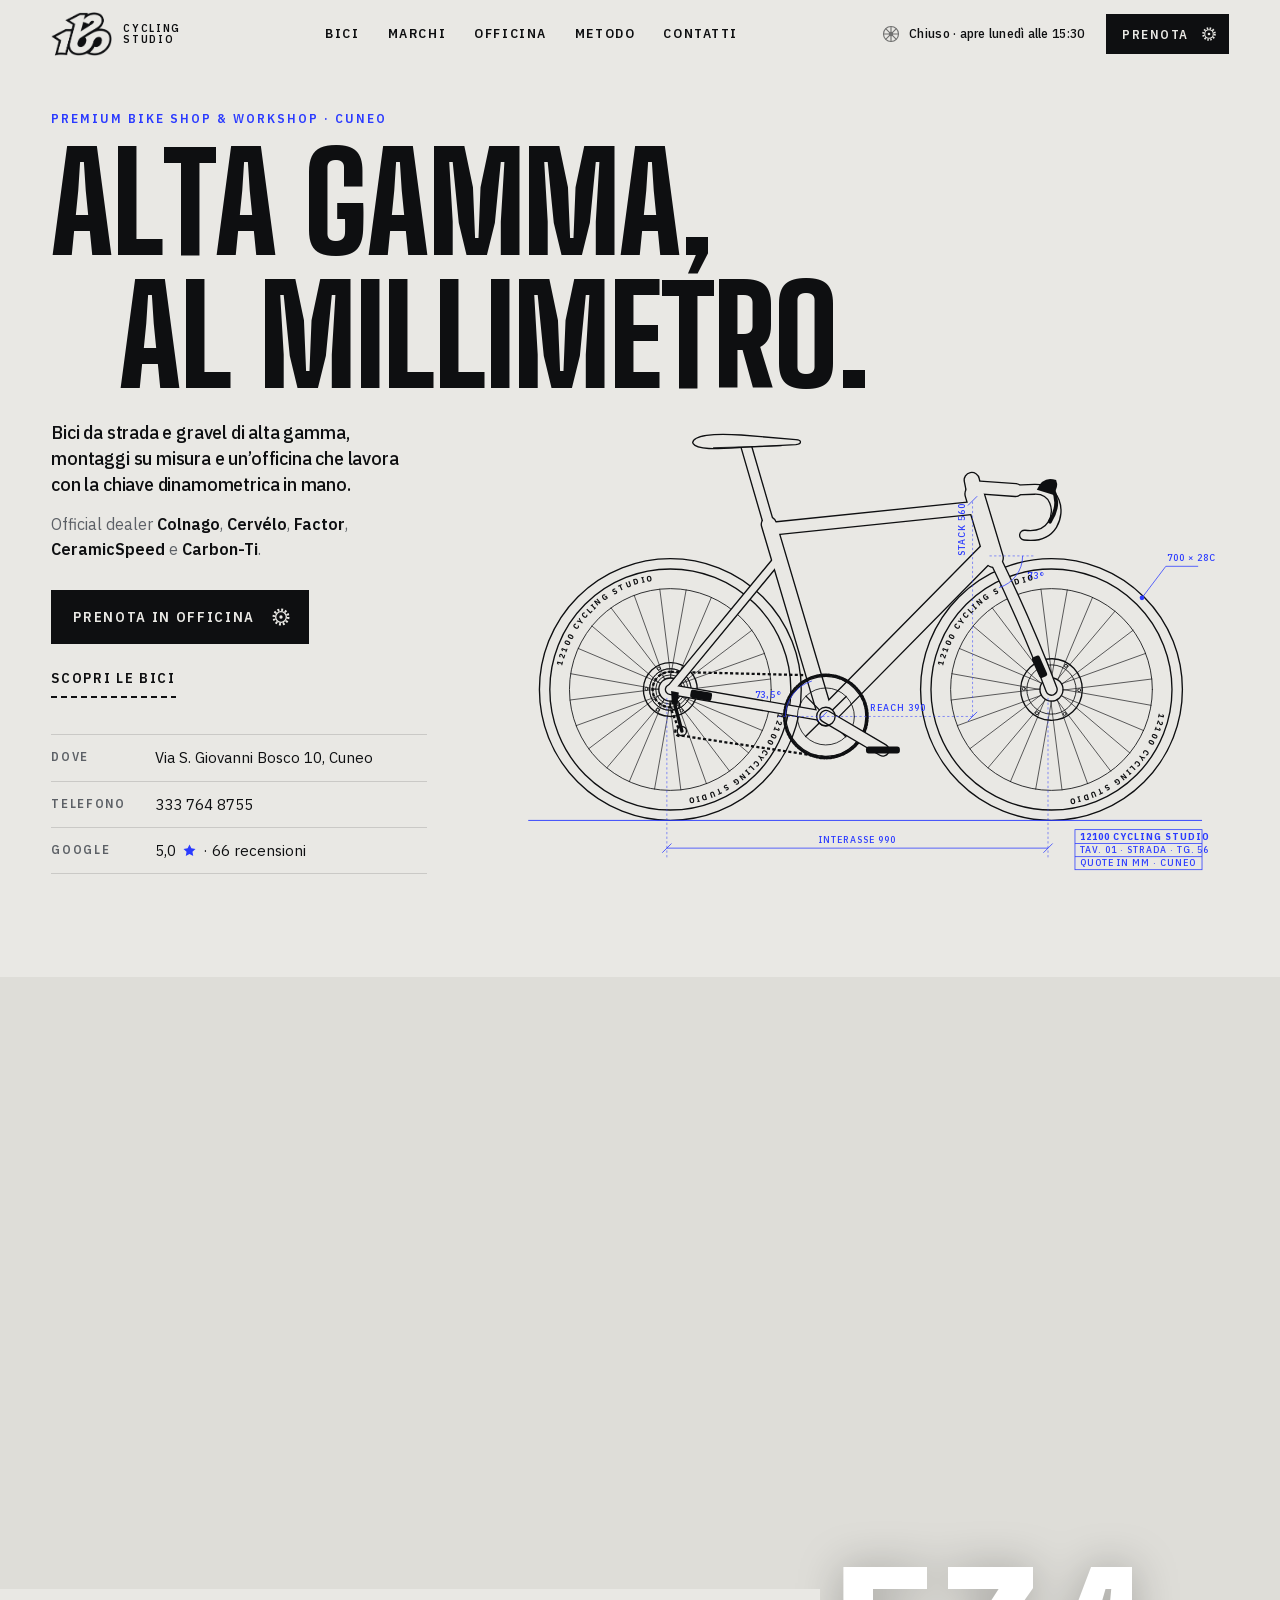
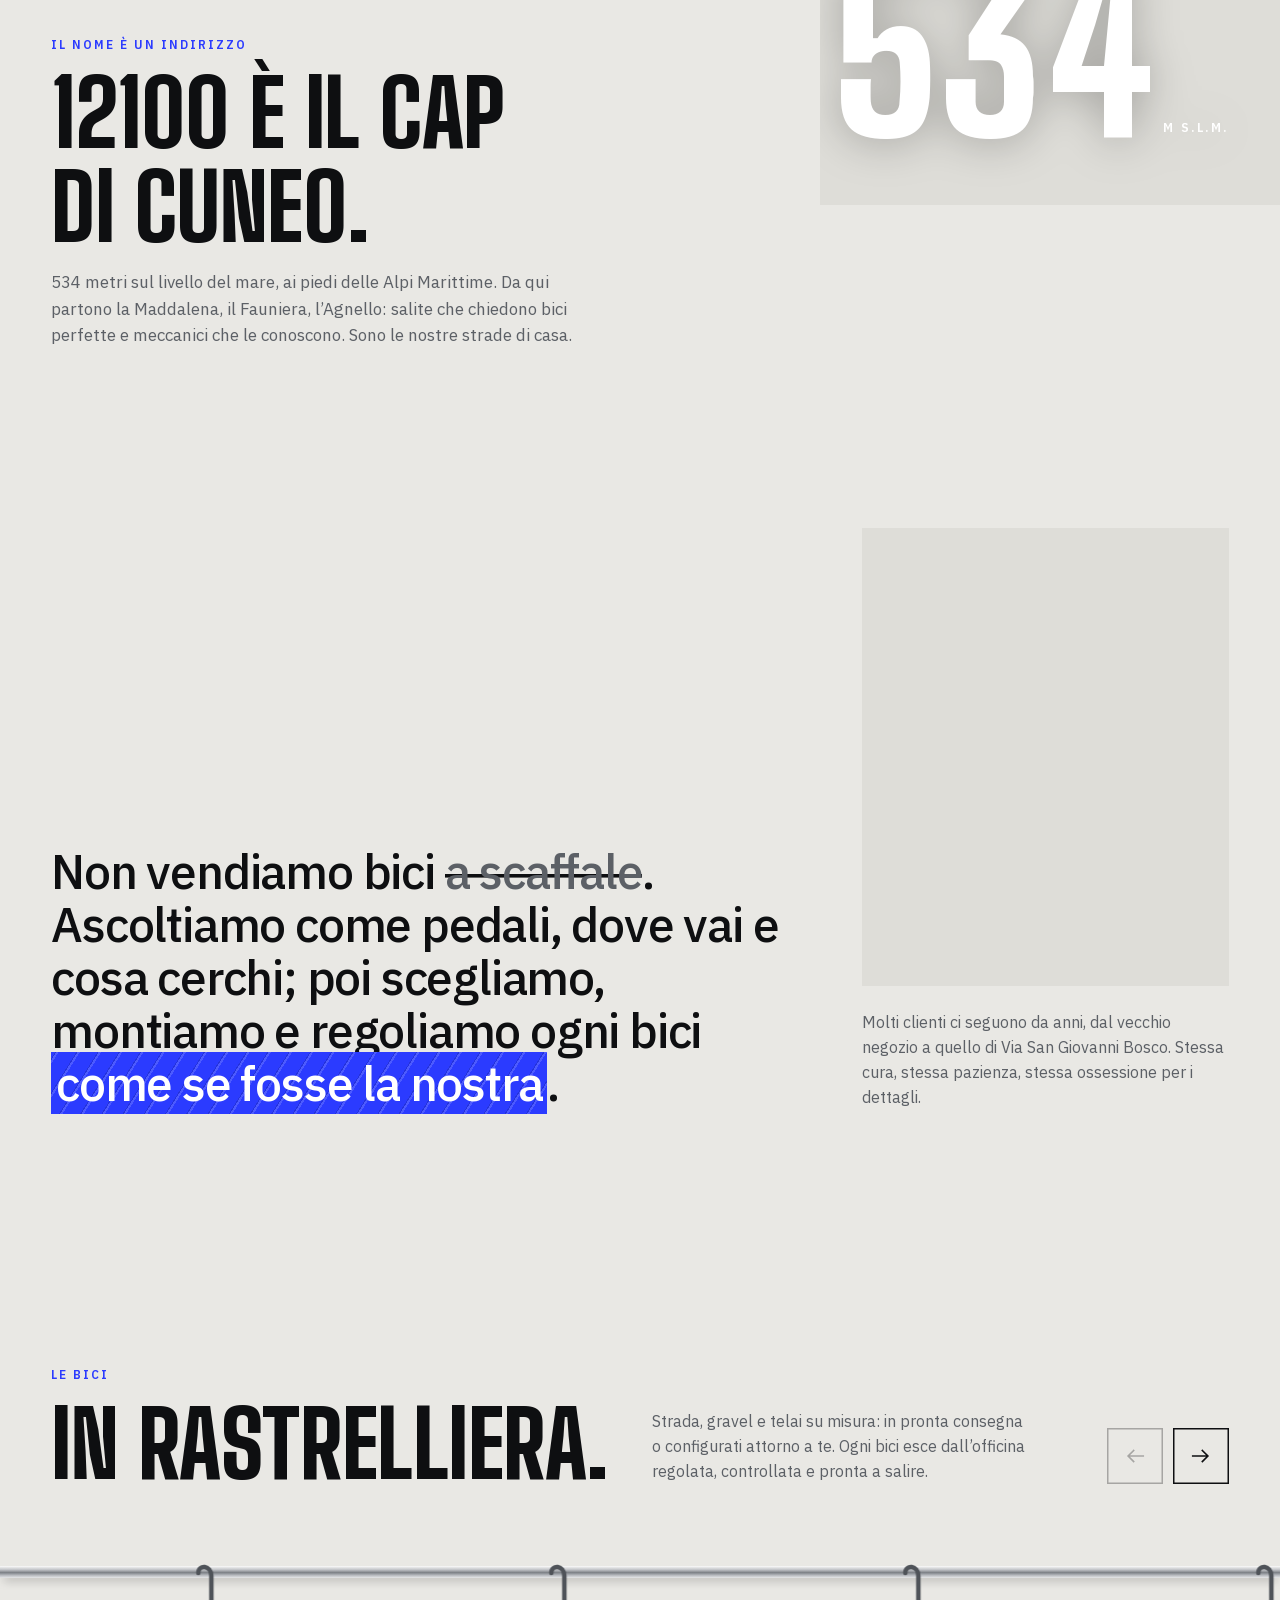
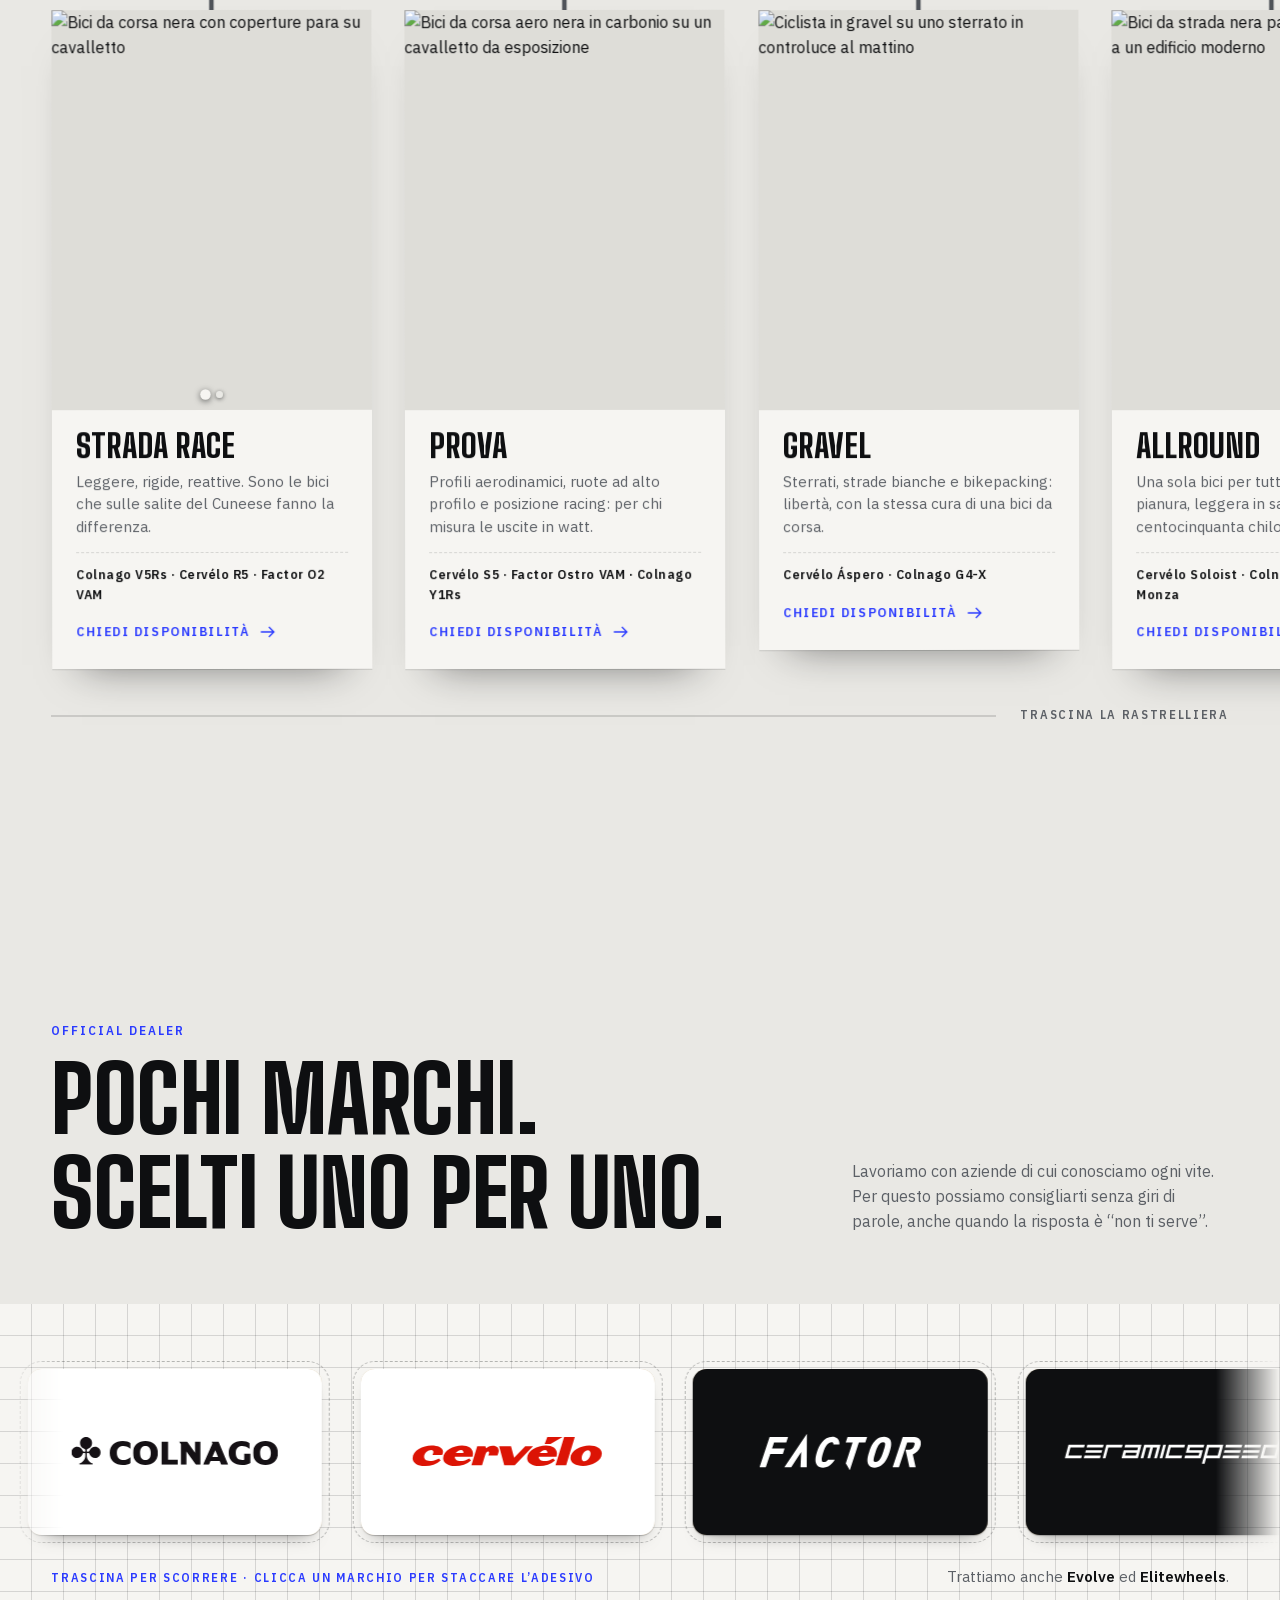
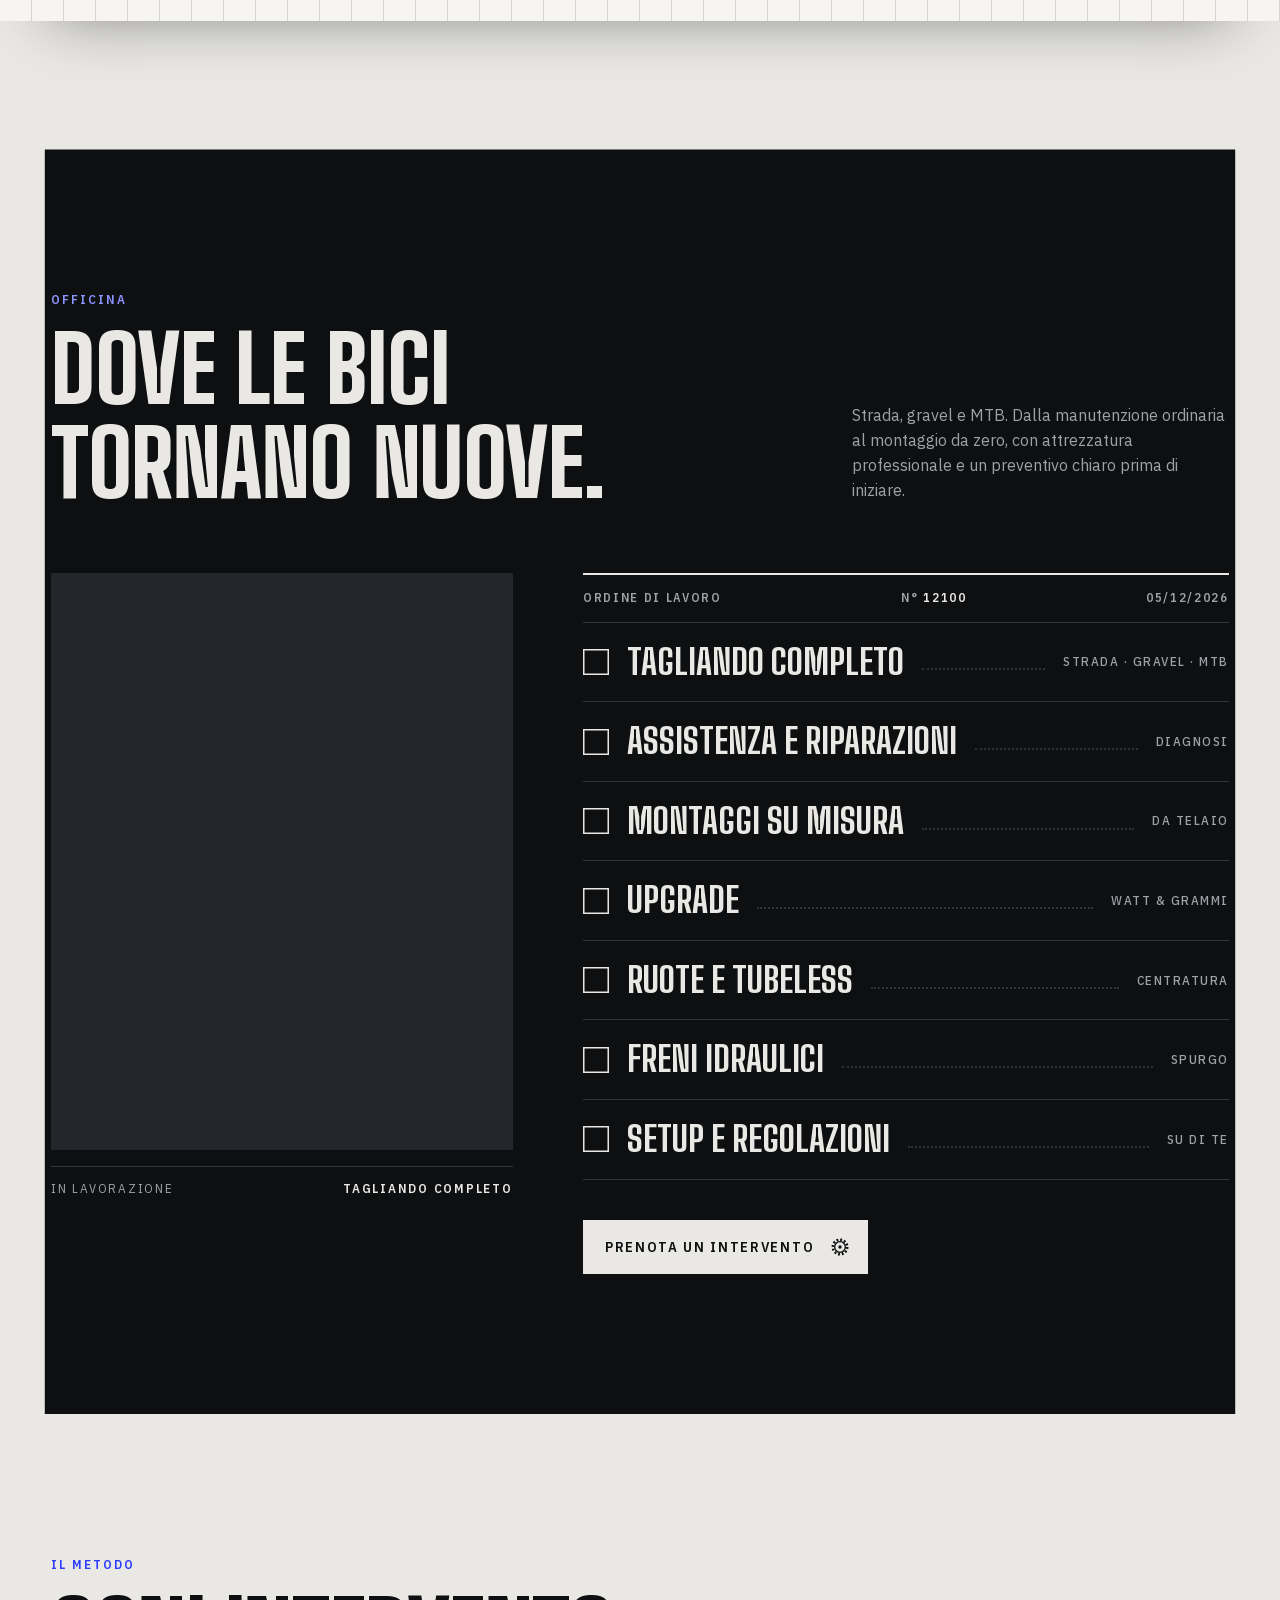
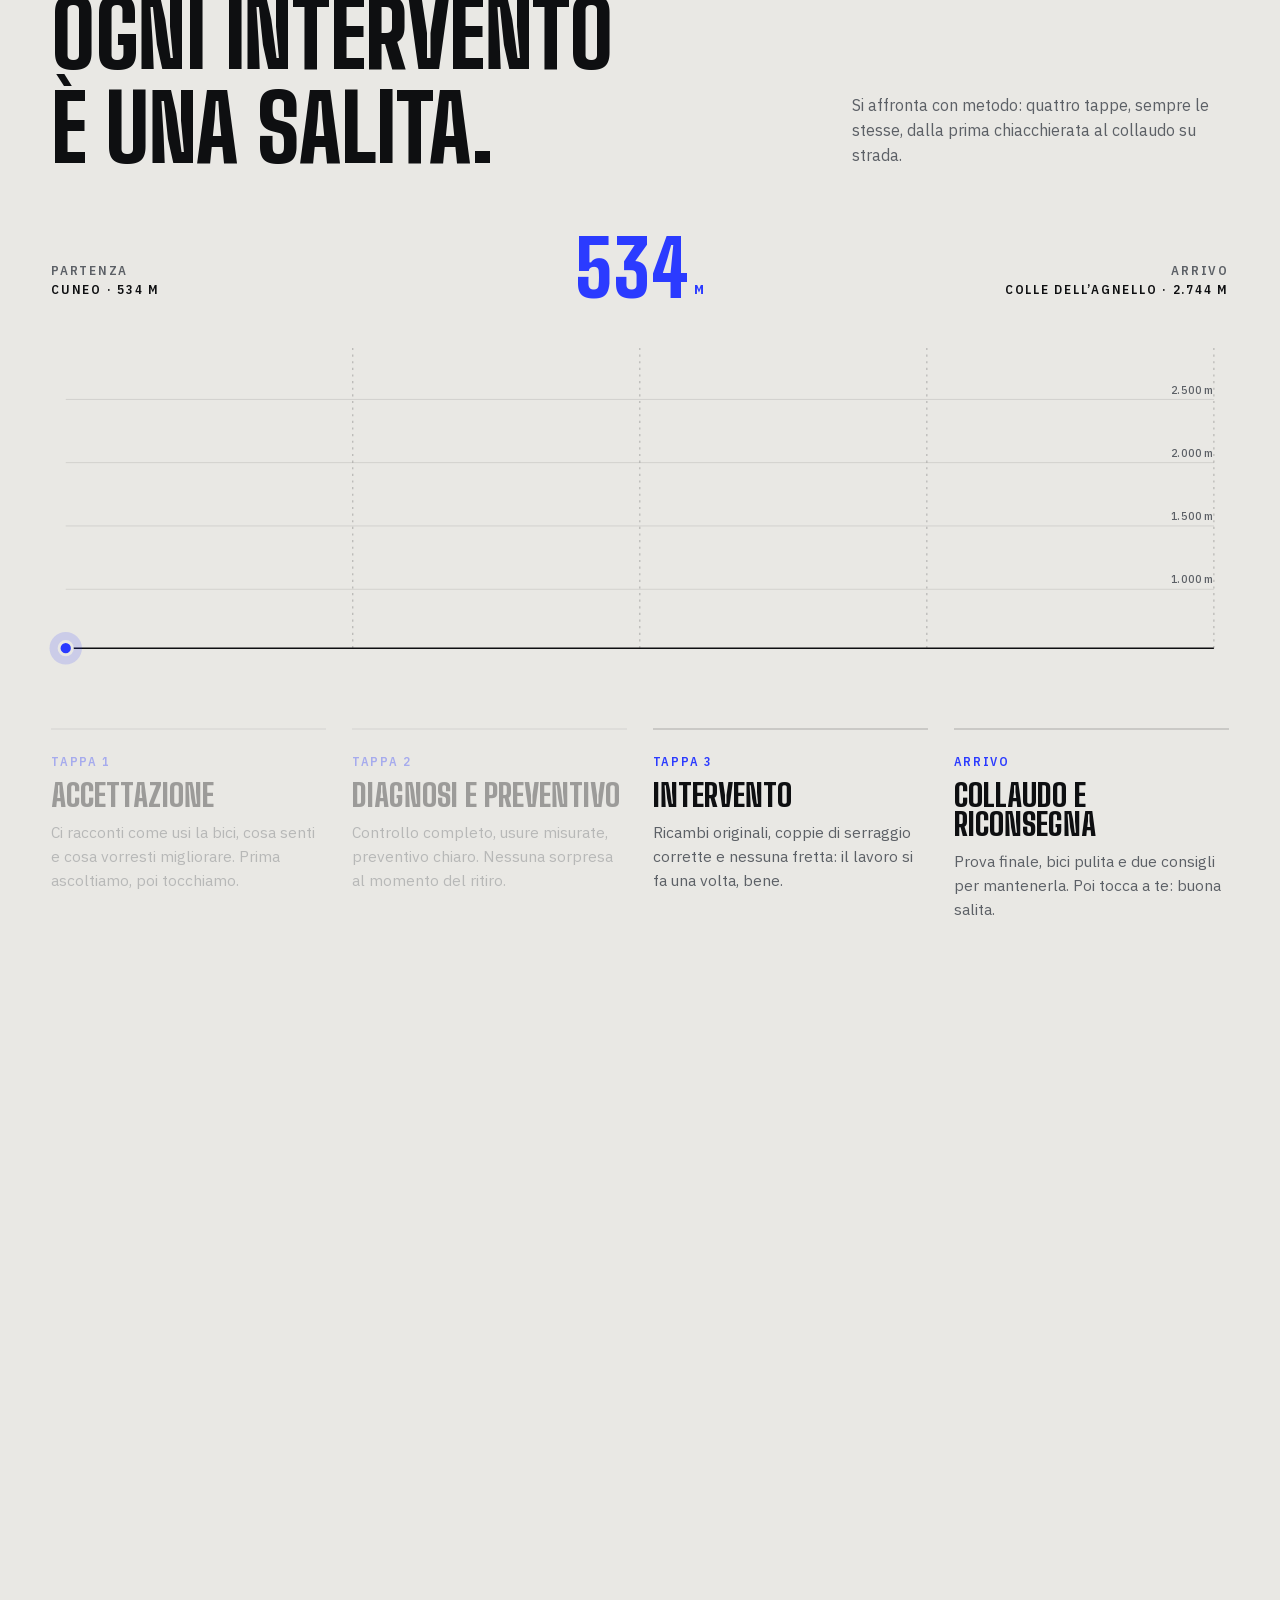
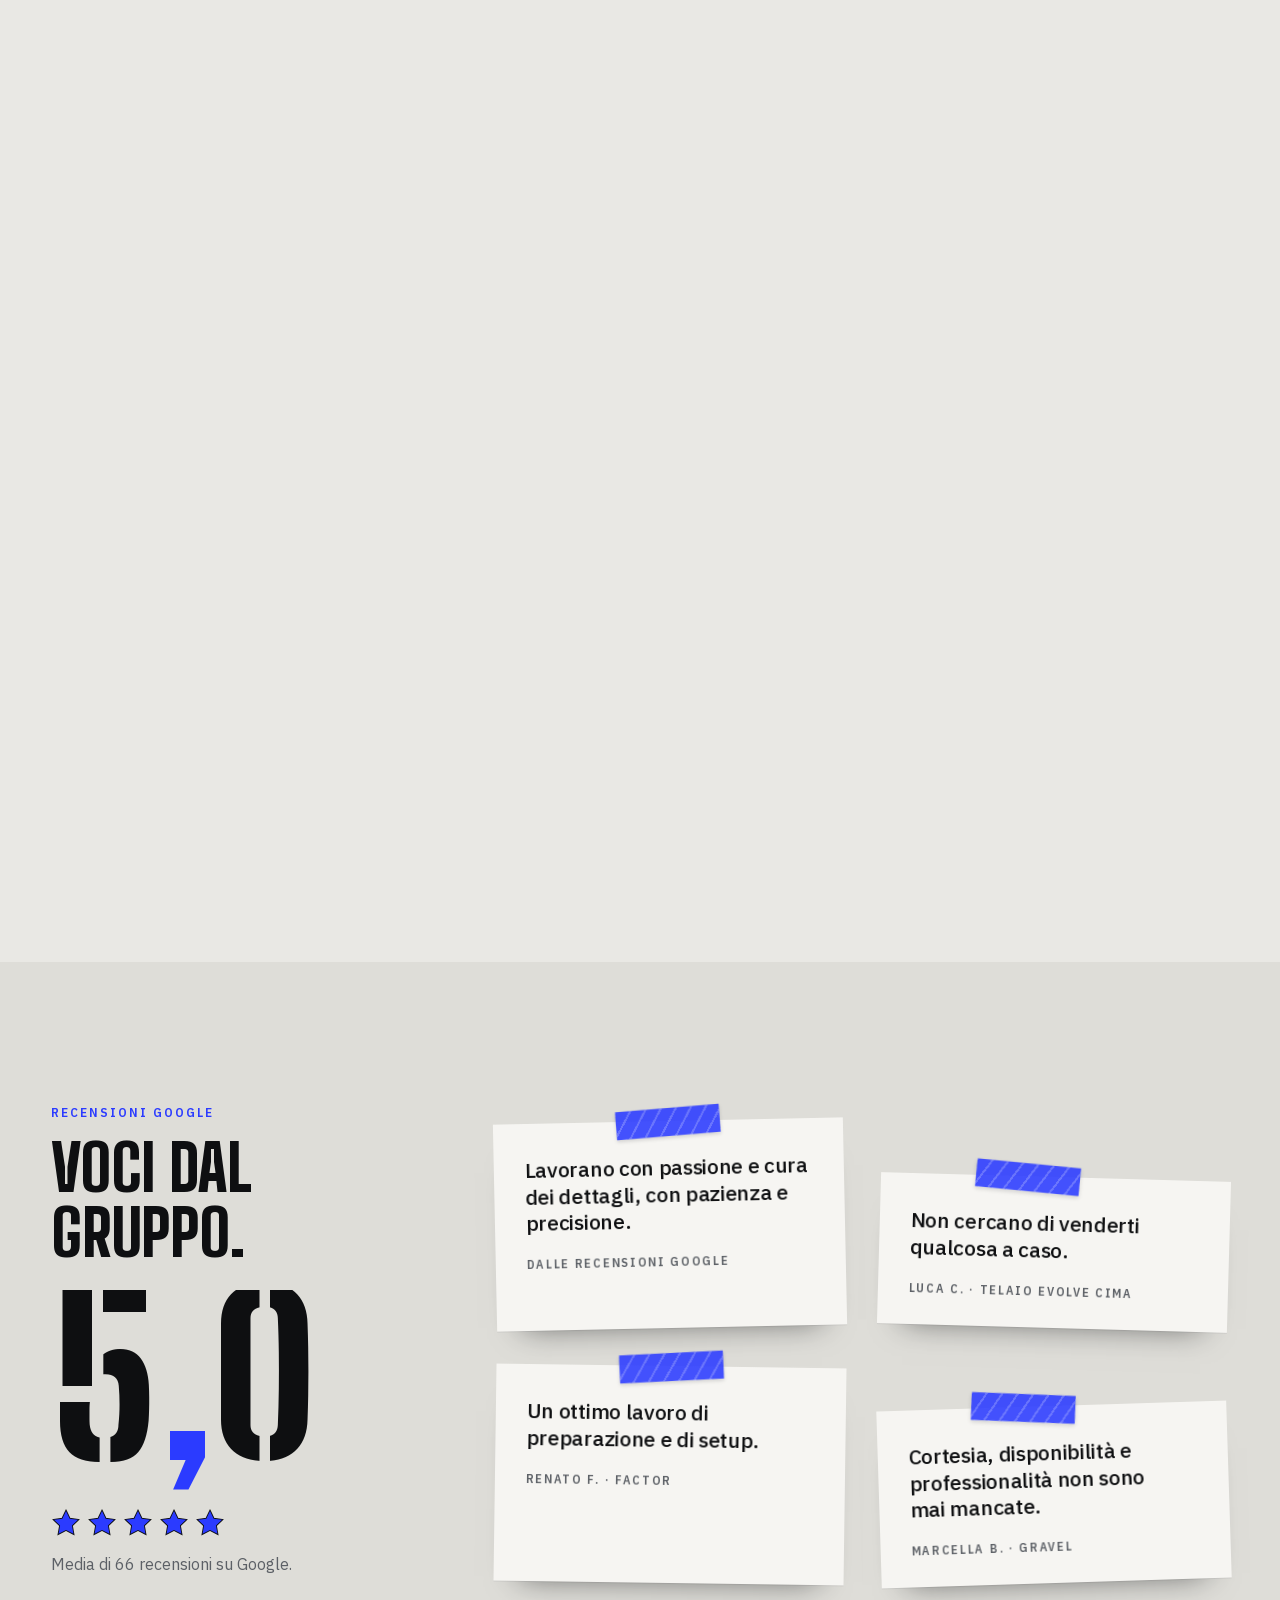
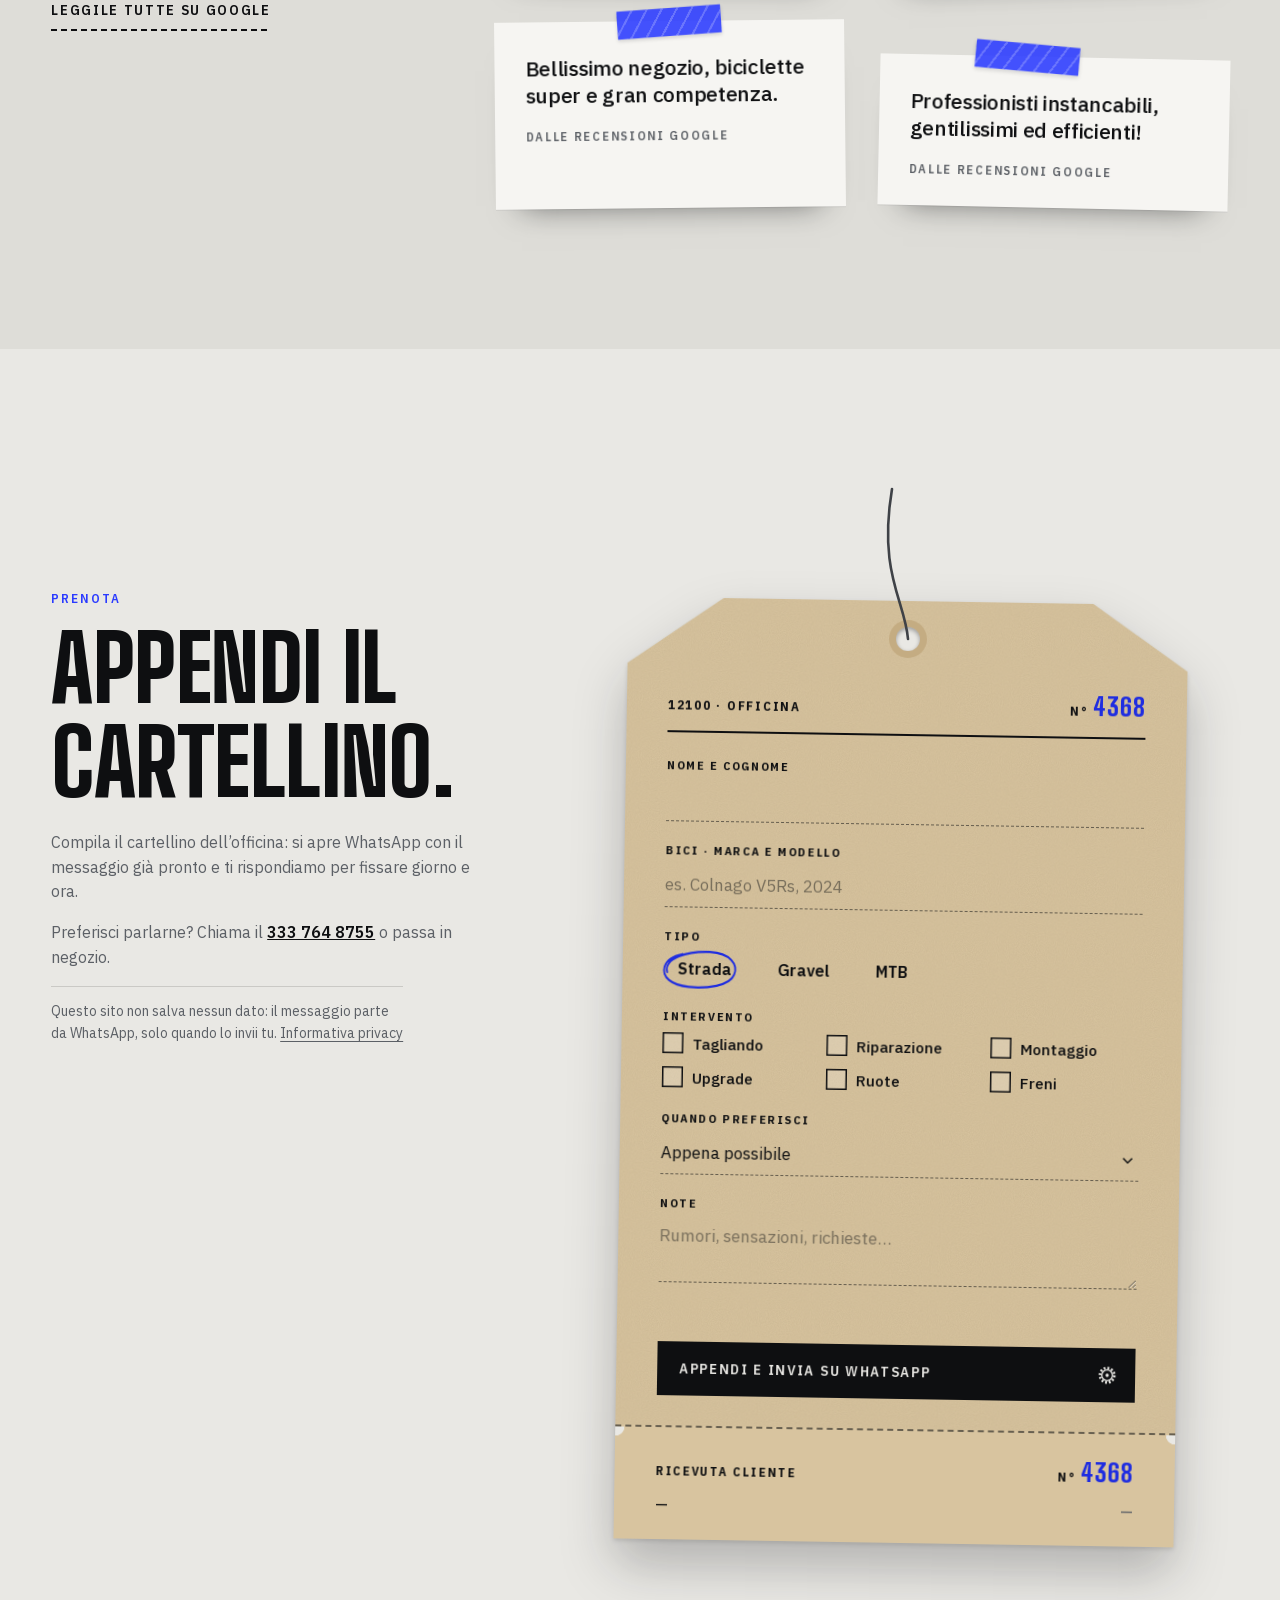
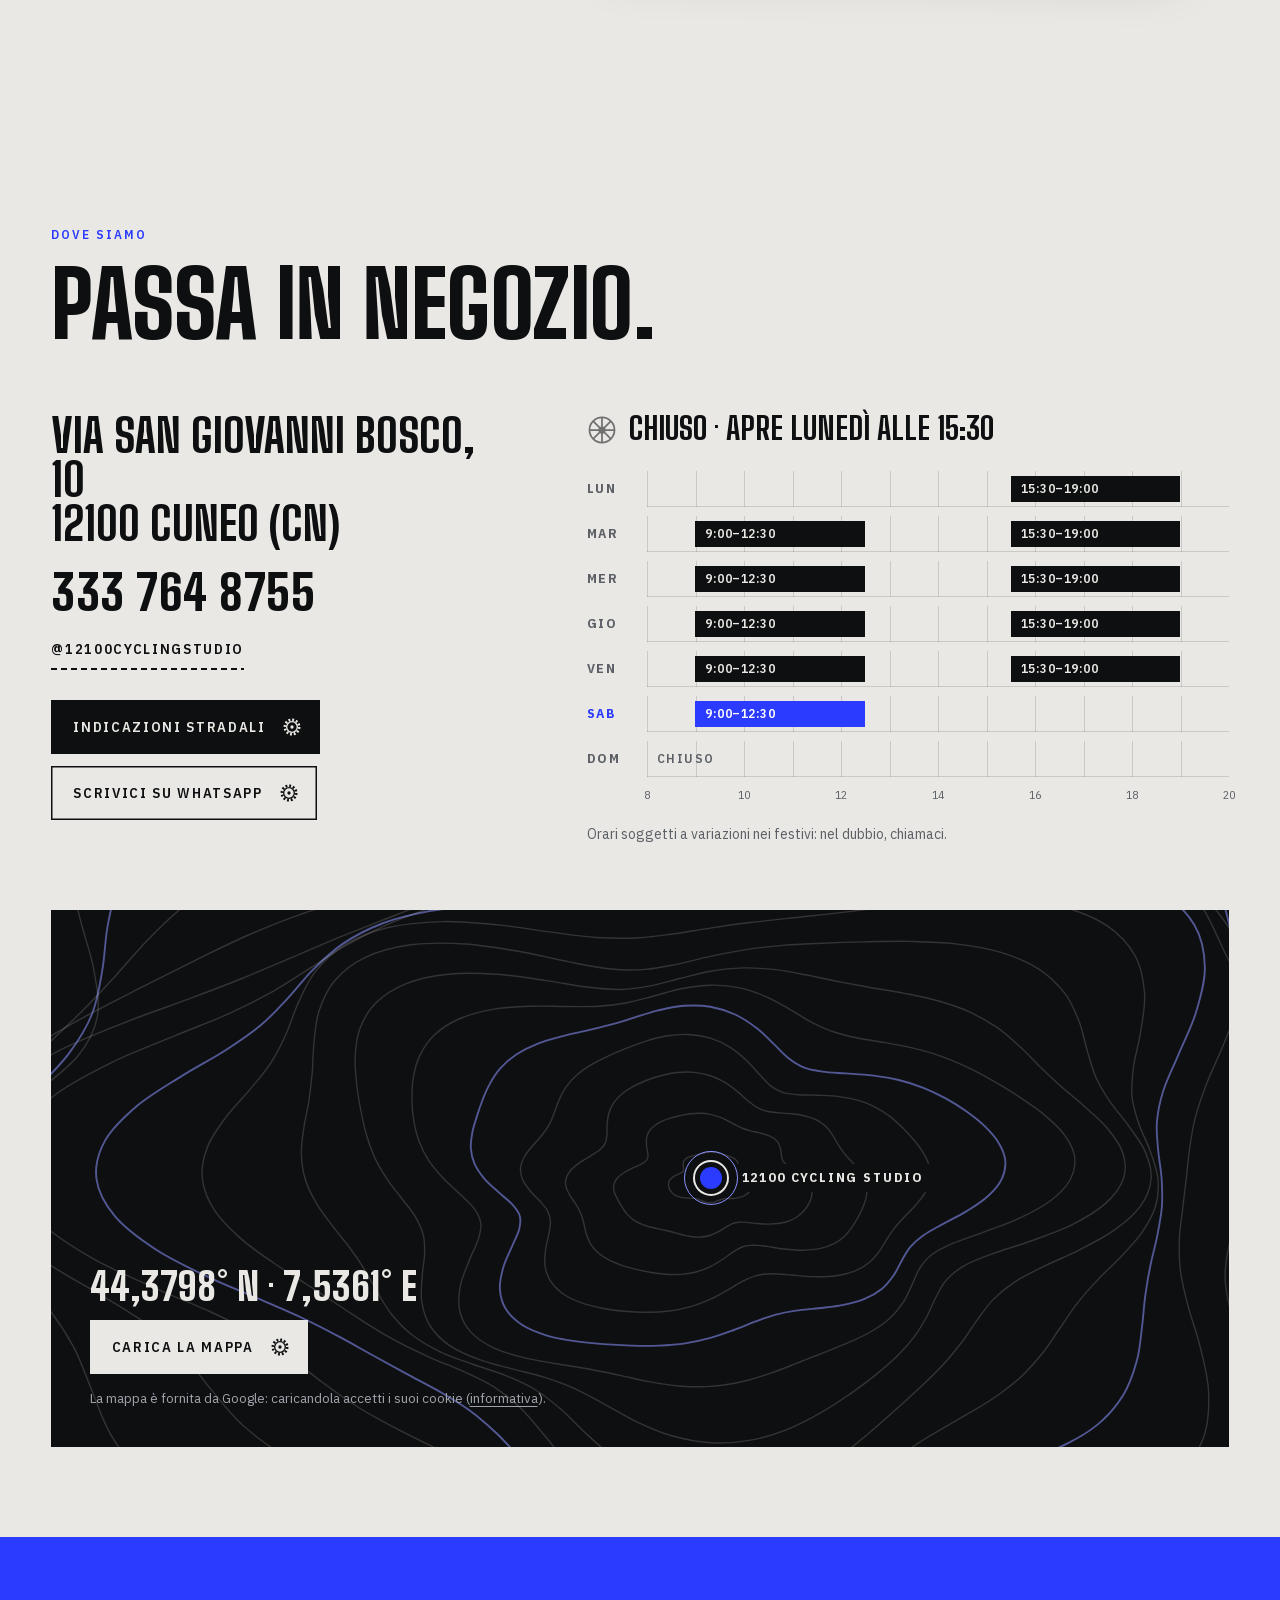
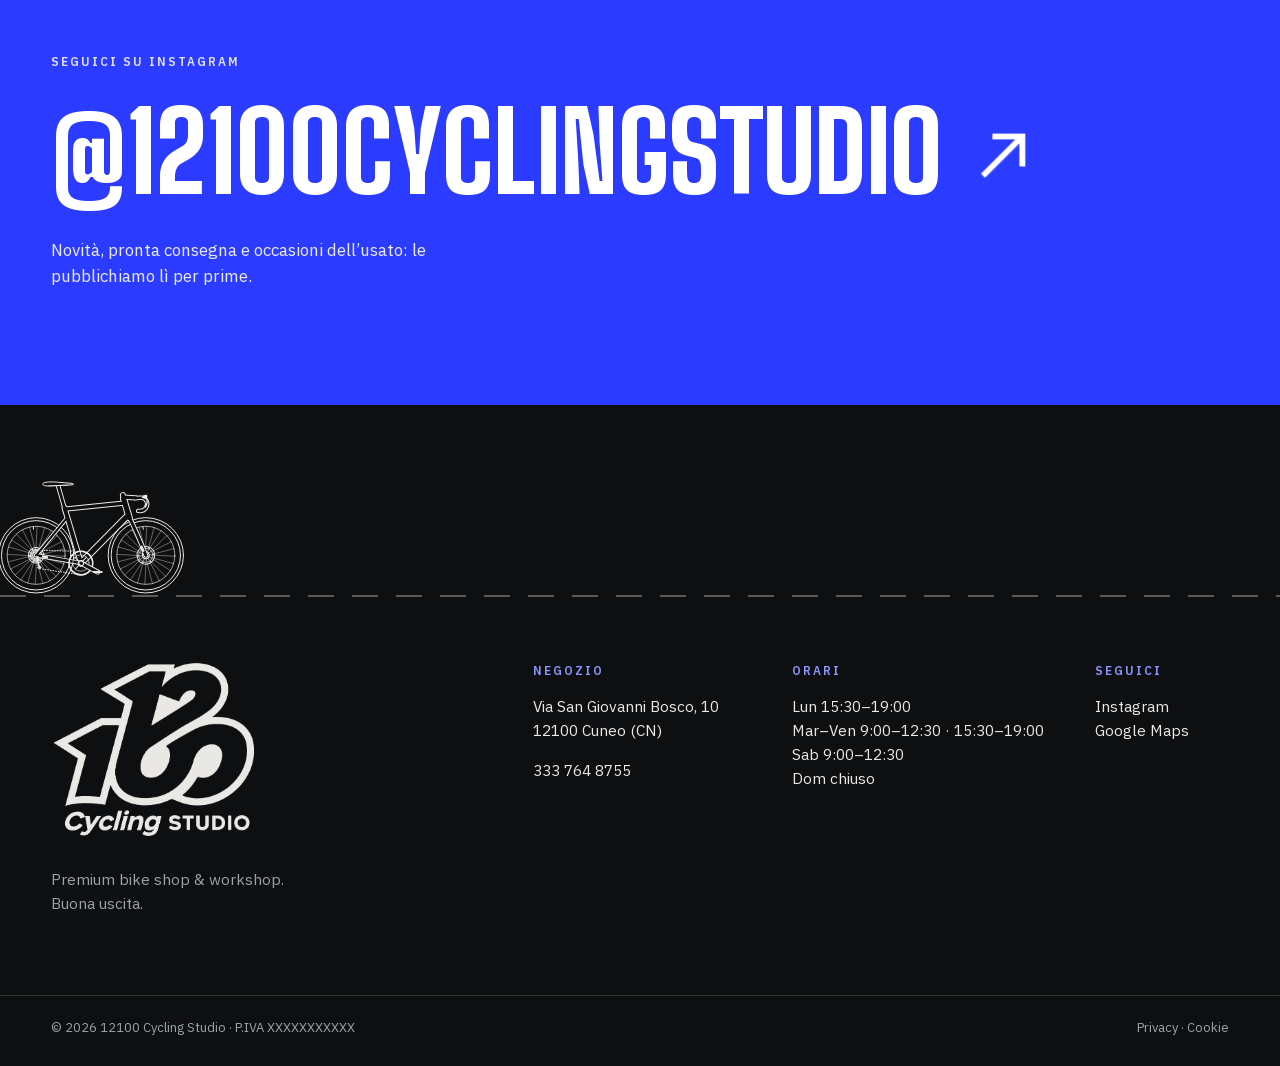
==== commit 1236d816: "Rastrelliera: rigenera le schede da data/bici.json" ====
--- a/index.html
+++ b/index.html
@@ -387,7 +387,7 @@
         <li class="rack__item">
           <svg class="rack__hook" viewBox="0 0 36 64" aria-hidden="true"><path d="M18 64V22c0-11-13-12-13-3"/></svg>
           <article class="rcard">
-            <div class="rcard__img" data-galleria><div class="rcard__strip" data-strip><span class="rcard__slide"><img src="https://images.unsplash.com/photo-1779043750169-bbbe14e52f9d?auto=format&amp;fit=crop&amp;w=1200&amp;q=78" srcset="https://images.unsplash.com/photo-1779043750169-bbbe14e52f9d?auto=format&amp;fit=crop&amp;w=480&amp;q=78 480w, https://images.unsplash.com/photo-1779043750169-bbbe14e52f9d?auto=format&amp;fit=crop&amp;w=800&amp;q=78 800w, https://images.unsplash.com/photo-1779043750169-bbbe14e52f9d?auto=format&amp;fit=crop&amp;w=1200&amp;q=78 1200w, https://images.unsplash.com/photo-1779043750169-bbbe14e52f9d?auto=format&amp;fit=crop&amp;w=1800&amp;q=78 1800w, https://images.unsplash.com/photo-1779043750169-bbbe14e52f9d?auto=format&amp;fit=crop&amp;w=2400&amp;q=78 2400w" sizes="(min-width: 900px) 26vw, 80vw" alt="Bici da corsa nera con coperture para su cavalletto" decoding="async" draggable="false" loading="lazy" style="object-position:50% 36%"></span><span class="rcard__slide"><img src="assets/img/bici/strada-race-zz4p-1200.webp" srcset="assets/img/bici/strada-race-zz4p-480.webp 480w, assets/img/bici/strada-race-zz4p-800.webp 800w, assets/img/bici/strada-race-zz4p-1200.webp 1200w, assets/img/bici/strada-race-zz4p-1800.webp 1800w" sizes="(min-width: 900px) 26vw, 80vw" alt="" decoding="async" draggable="false" loading="lazy"></span></div><div class="rcard__dots"><button class="rcard__dot is-active" type="button" data-vai="0" aria-label="Foto 1 di 2" aria-current="true"></button><button class="rcard__dot" type="button" data-vai="1" aria-label="Foto 2 di 2"></button></div></div>
+            <div class="rcard__img" data-galleria><div class="rcard__strip" data-strip><span class="rcard__slide"><img src="https://images.unsplash.com/photo-1779043750169-bbbe14e52f9d?auto=format&amp;fit=crop&amp;w=1200&amp;q=78" srcset="https://images.unsplash.com/photo-1779043750169-bbbe14e52f9d?auto=format&amp;fit=crop&amp;w=480&amp;q=78 480w, https://images.unsplash.com/photo-1779043750169-bbbe14e52f9d?auto=format&amp;fit=crop&amp;w=800&amp;q=78 800w, https://images.unsplash.com/photo-1779043750169-bbbe14e52f9d?auto=format&amp;fit=crop&amp;w=1200&amp;q=78 1200w, https://images.unsplash.com/photo-1779043750169-bbbe14e52f9d?auto=format&amp;fit=crop&amp;w=1800&amp;q=78 1800w, https://images.unsplash.com/photo-1779043750169-bbbe14e52f9d?auto=format&amp;fit=crop&amp;w=2400&amp;q=78 2400w" sizes="(min-width: 900px) 26vw, 80vw" alt="Bici da corsa nera con coperture para su cavalletto" decoding="async" draggable="false" loading="lazy" style="object-position:50% 36%"></span><span class="rcard__slide"><img src="assets/img/bici/strada-race-zz4p-1200.webp" srcset="assets/img/bici/strada-race-zz4p-480.webp 480w, assets/img/bici/strada-race-zz4p-800.webp 800w, assets/img/bici/strada-race-zz4p-1200.webp 1200w, assets/img/bici/strada-race-zz4p-1800.webp 1800w" sizes="(min-width: 900px) 26vw, 80vw" alt="" decoding="async" draggable="false" loading="lazy" style="object-position:50% 100%"></span></div><div class="rcard__dots"><button class="rcard__dot is-active" type="button" data-vai="0" aria-label="Foto 1 di 2" aria-current="true"></button><button class="rcard__dot" type="button" data-vai="1" aria-label="Foto 2 di 2"></button></div></div>
             <div class="rcard__body">
               <h3 class="rcard__title">Strada race</h3>
               <p>Leggere, rigide, reattive. Sono le bici che sulle salite del Cuneese fanno la differenza.</p>
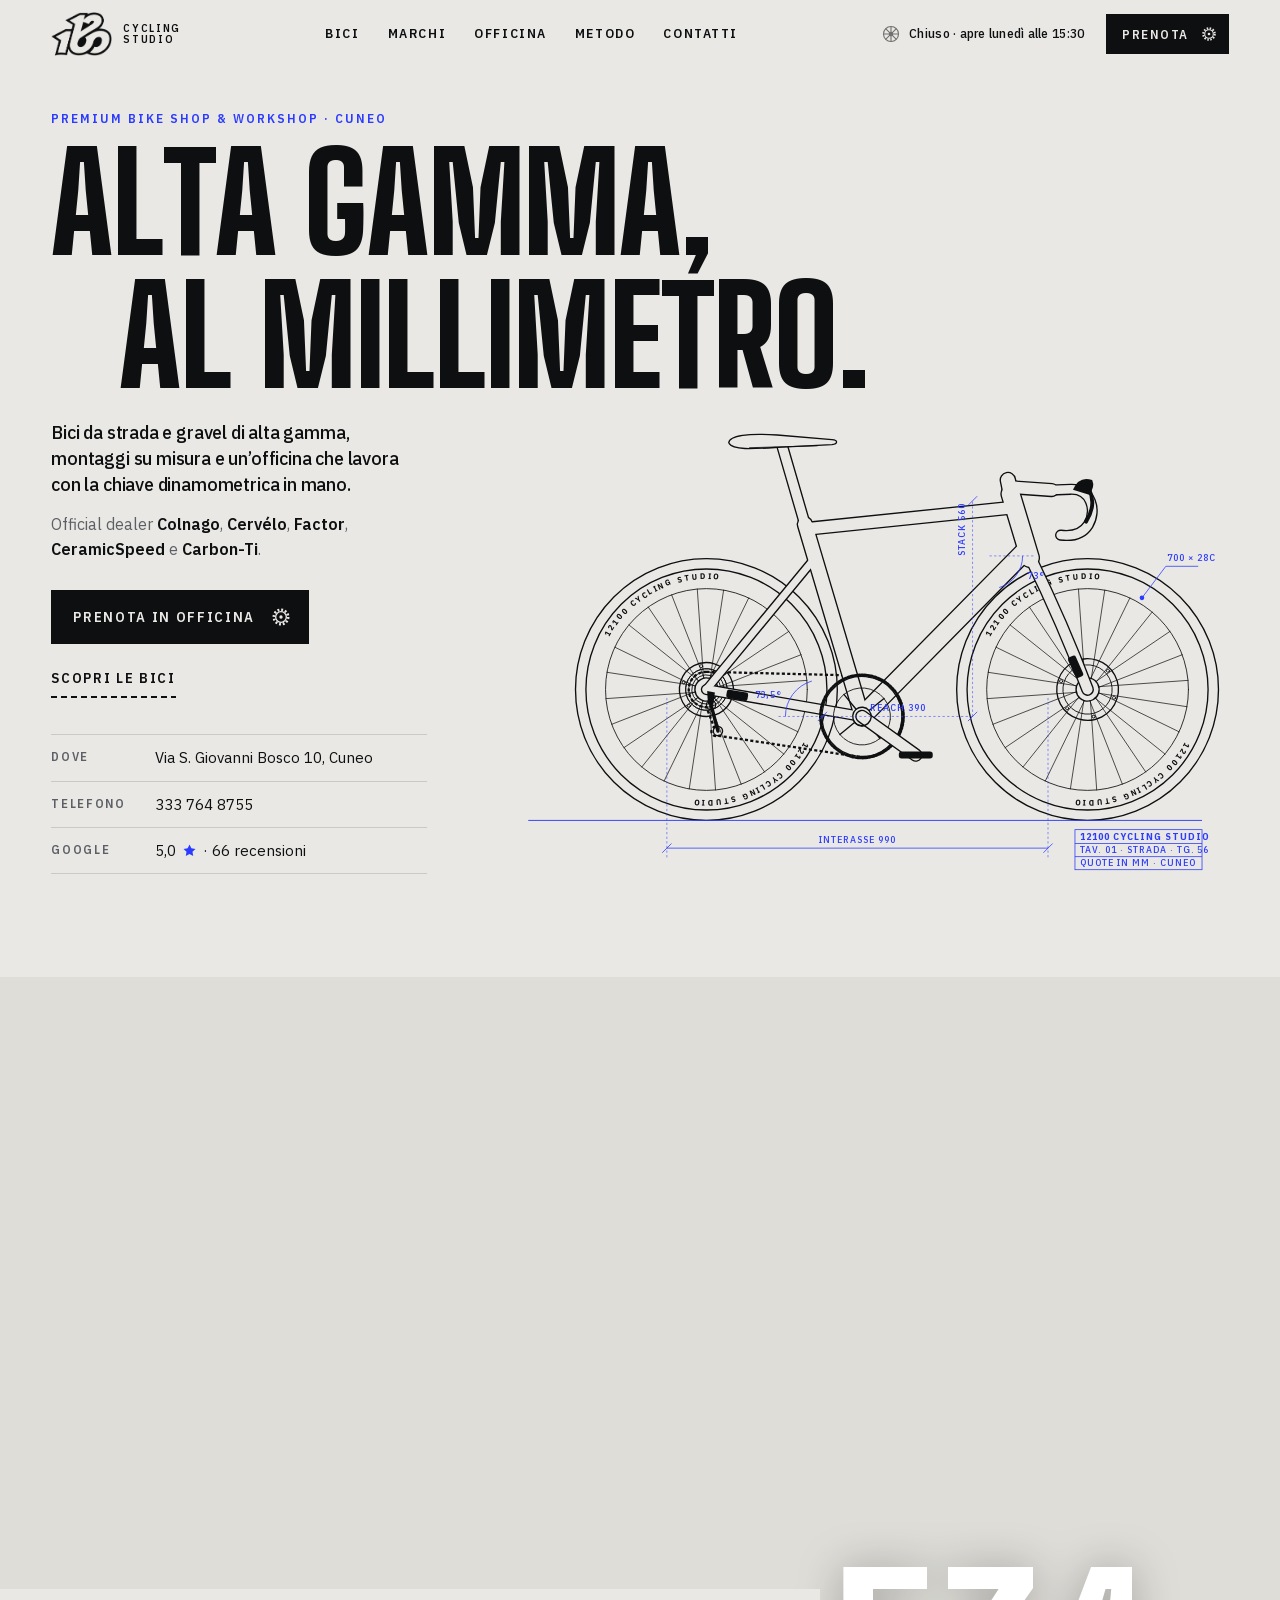
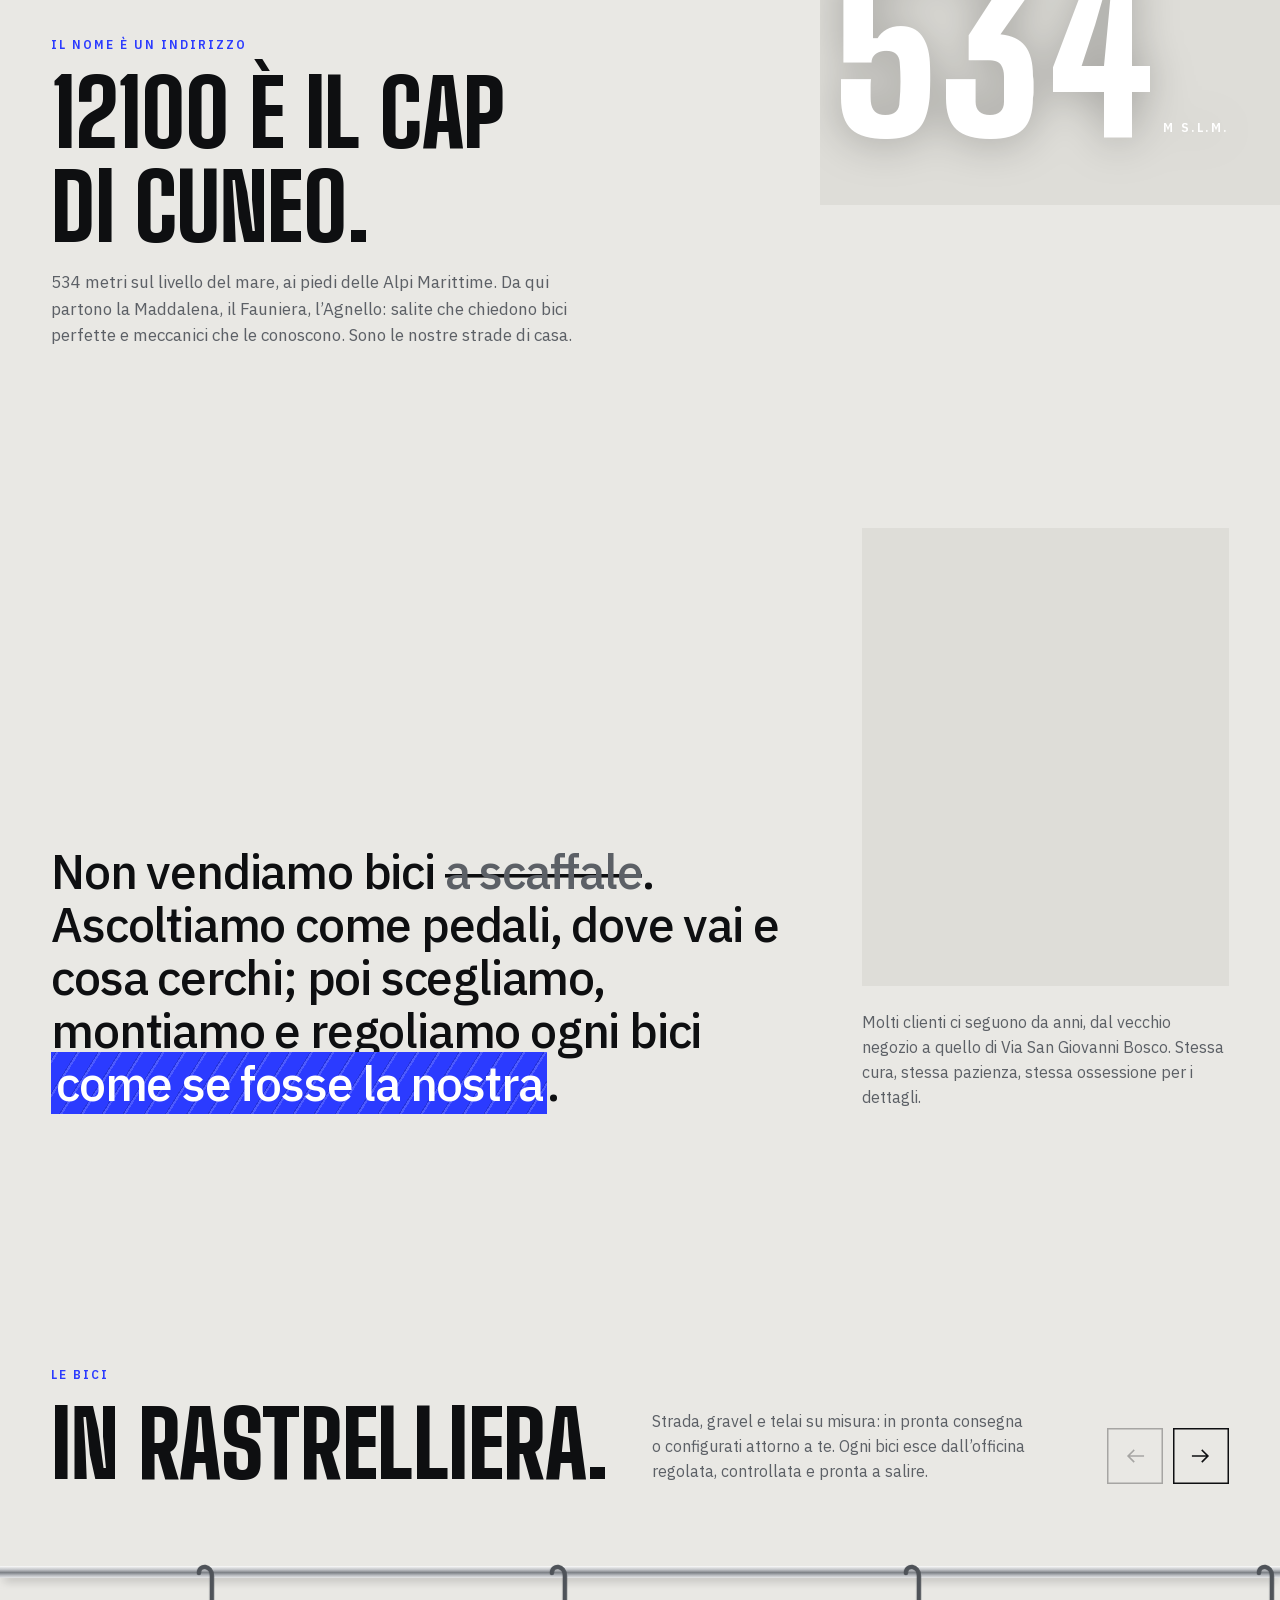
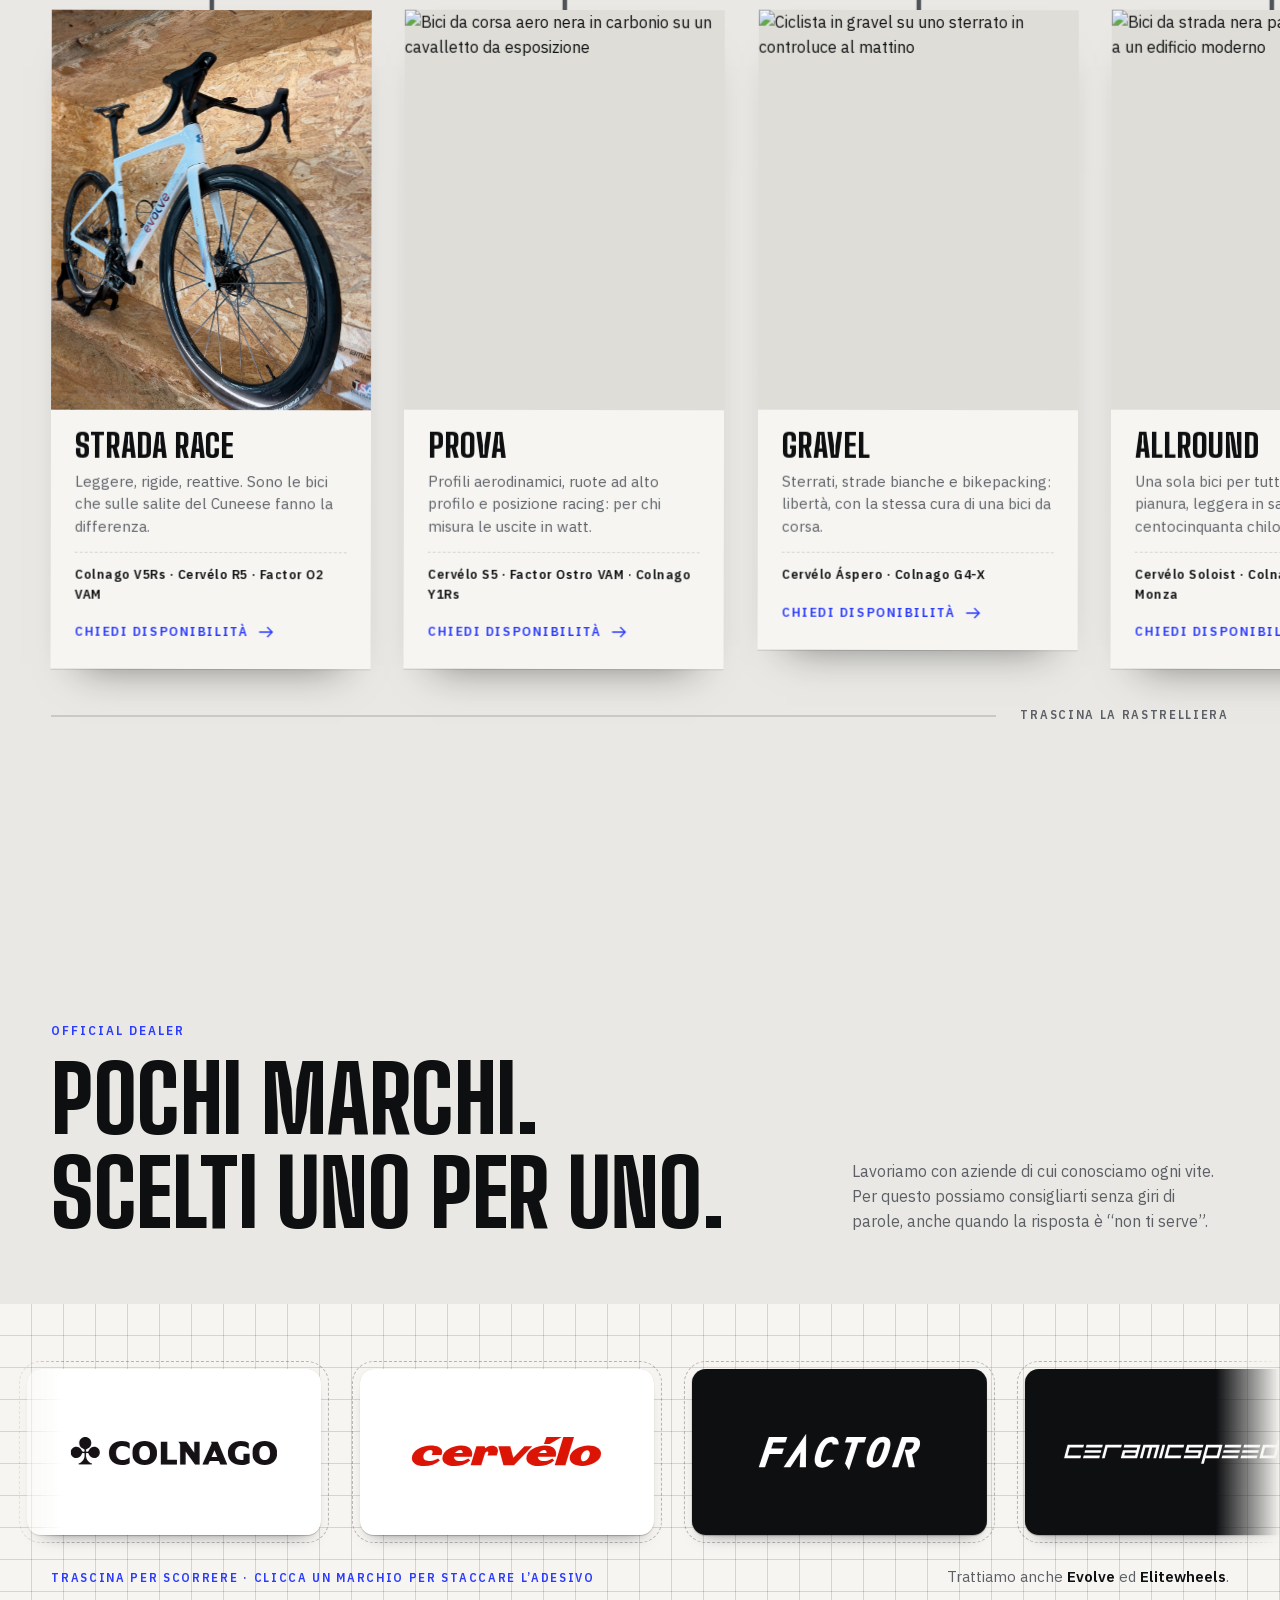
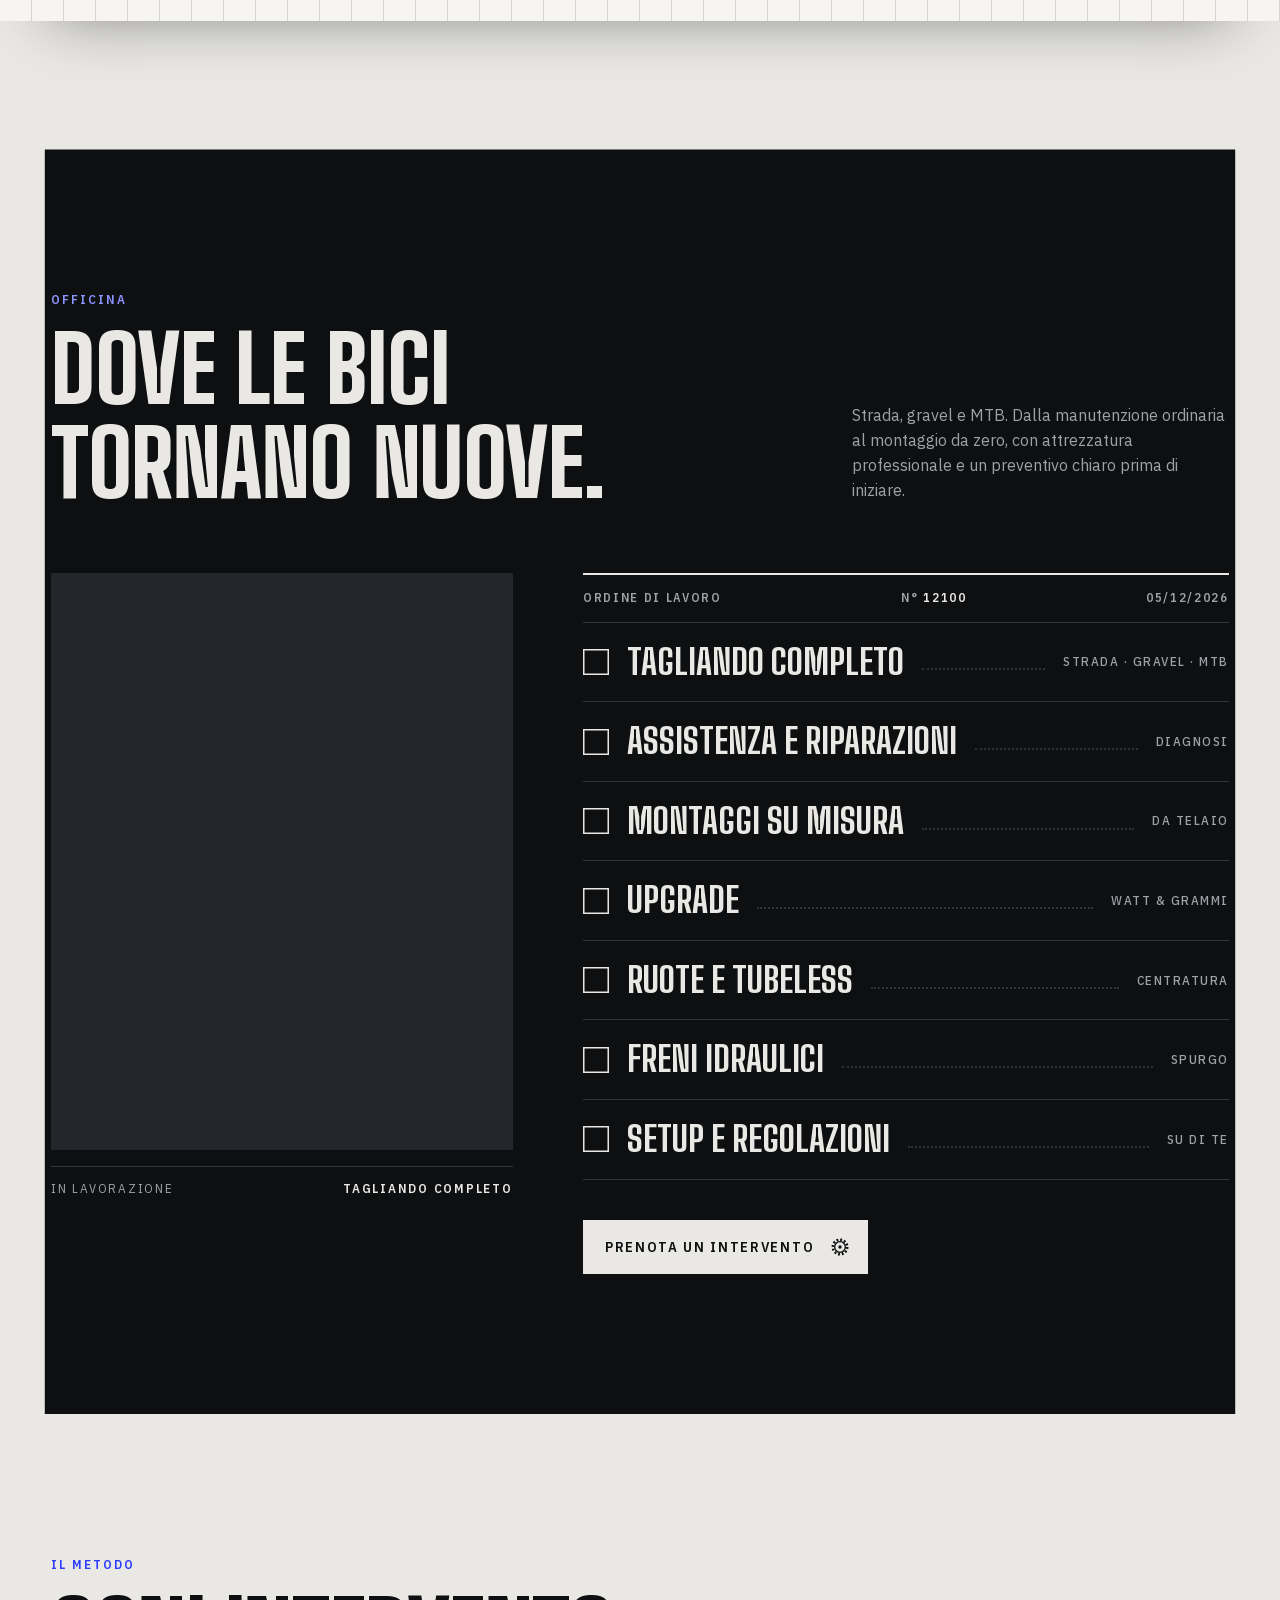
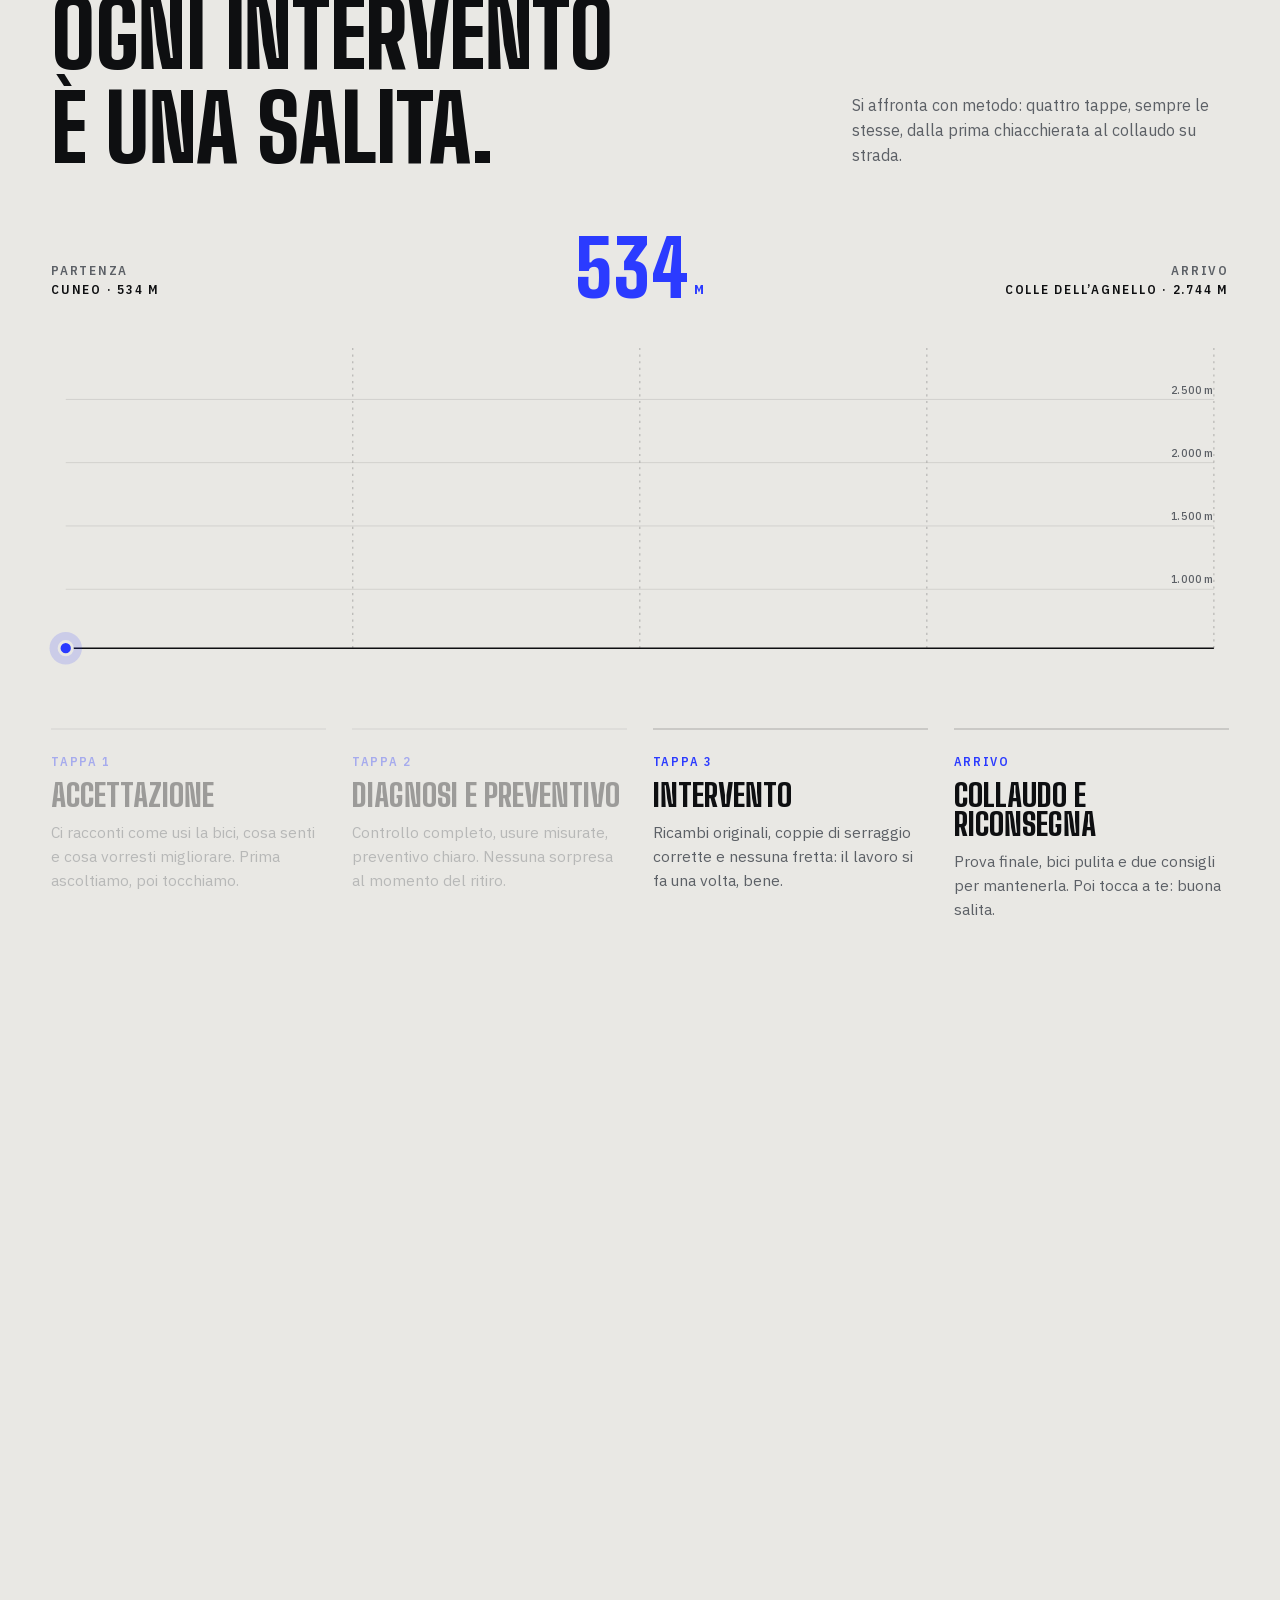
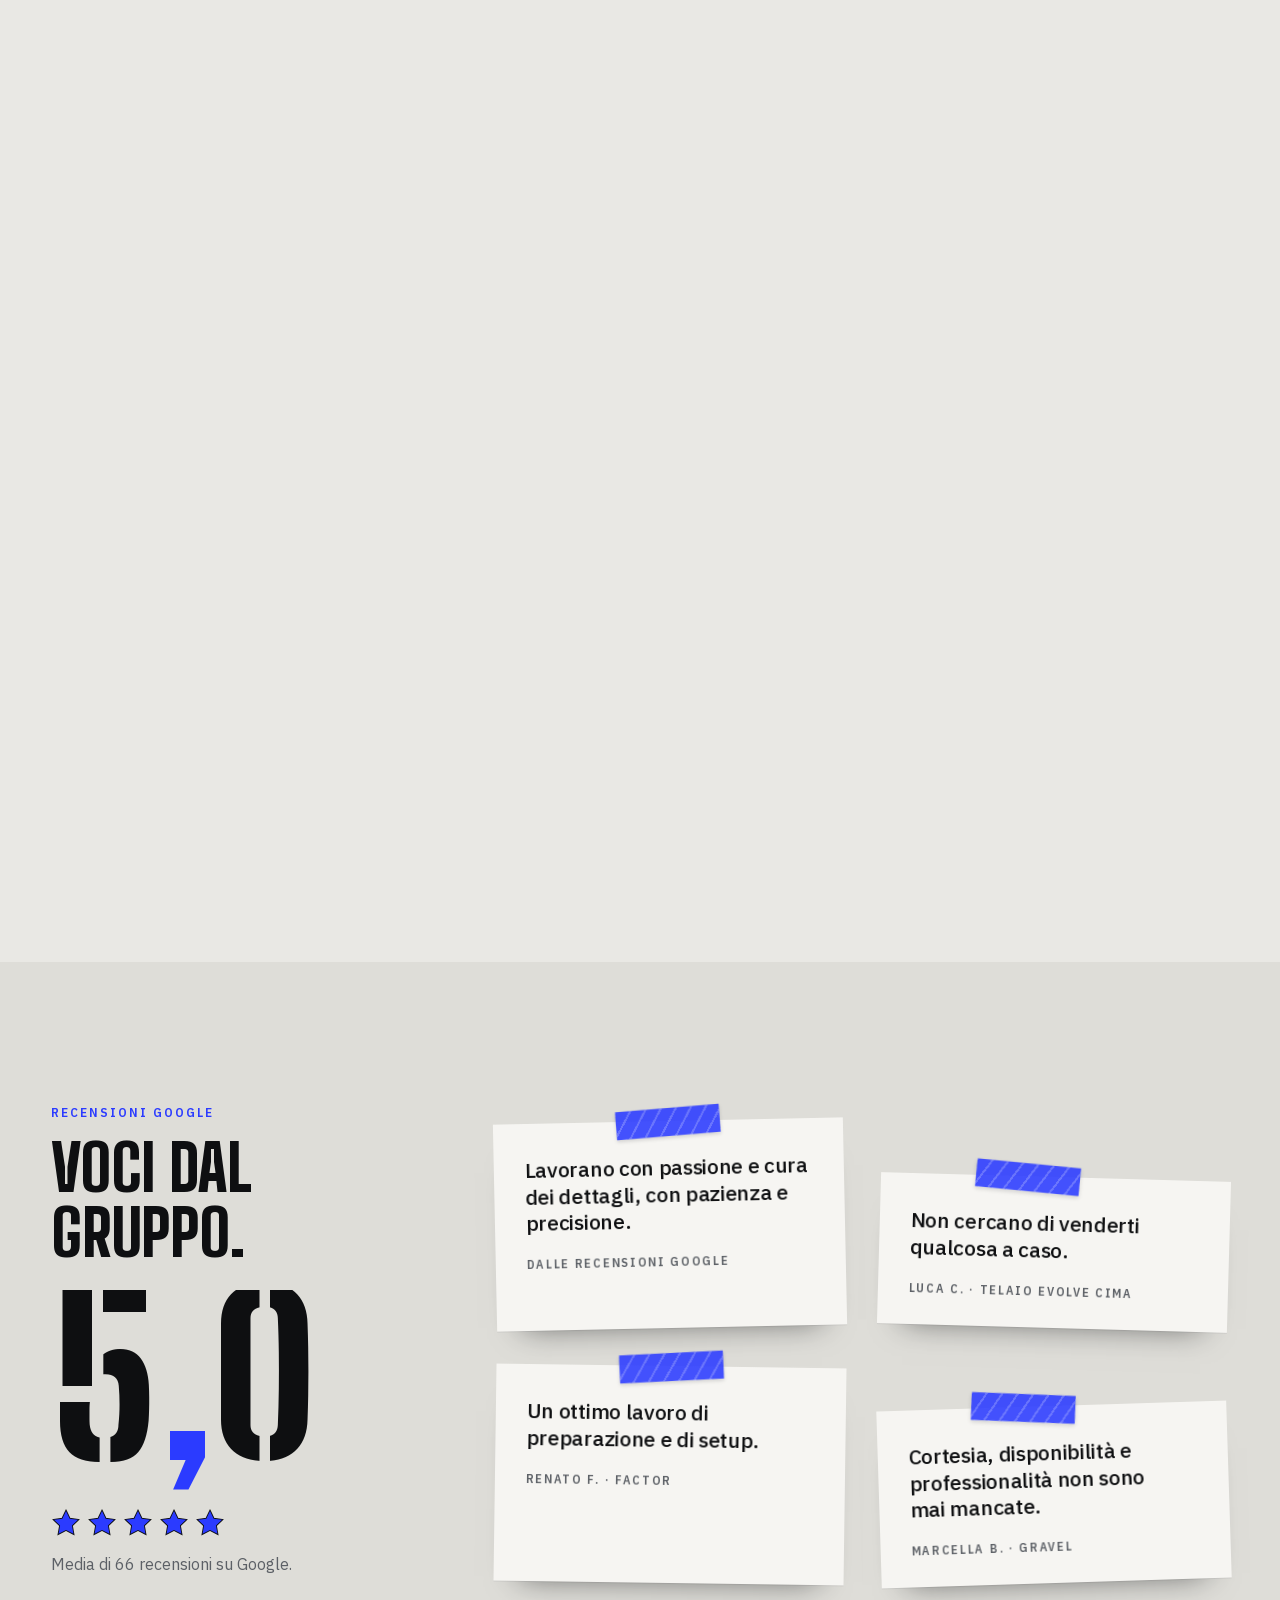
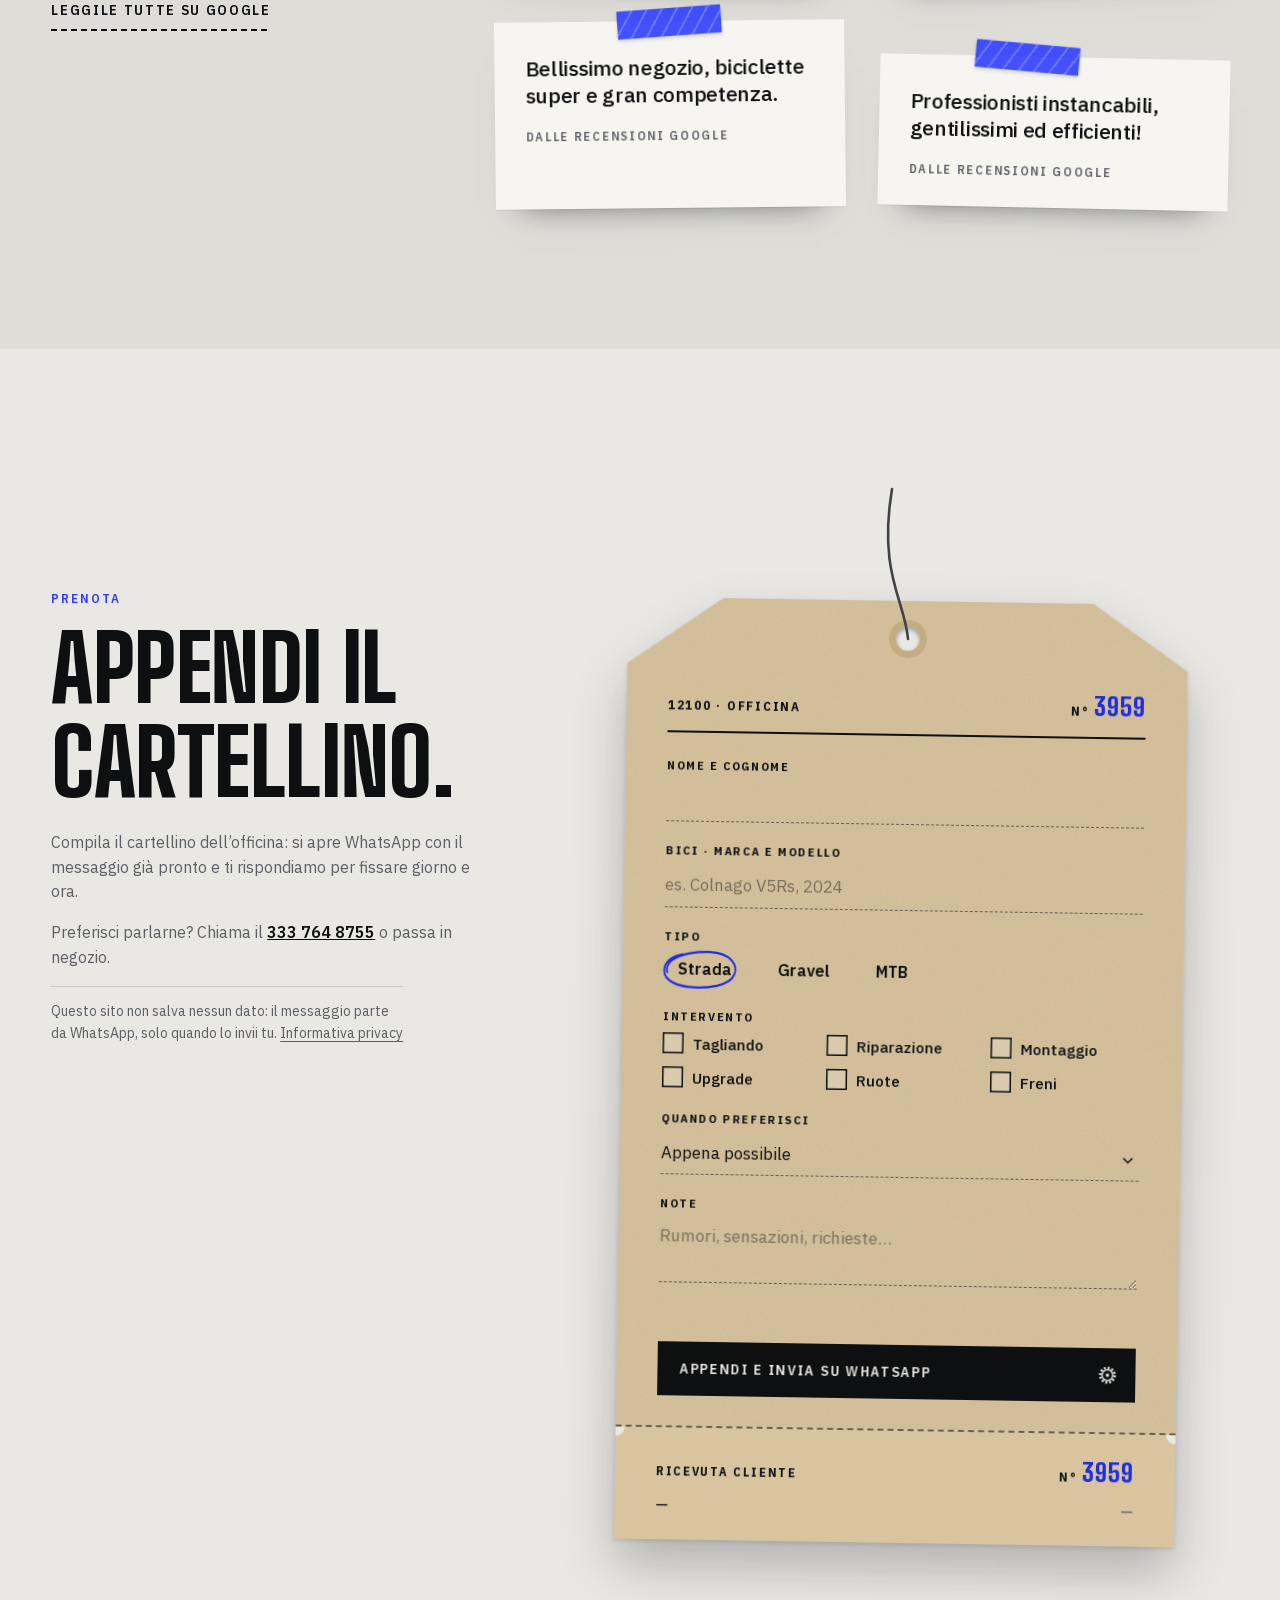
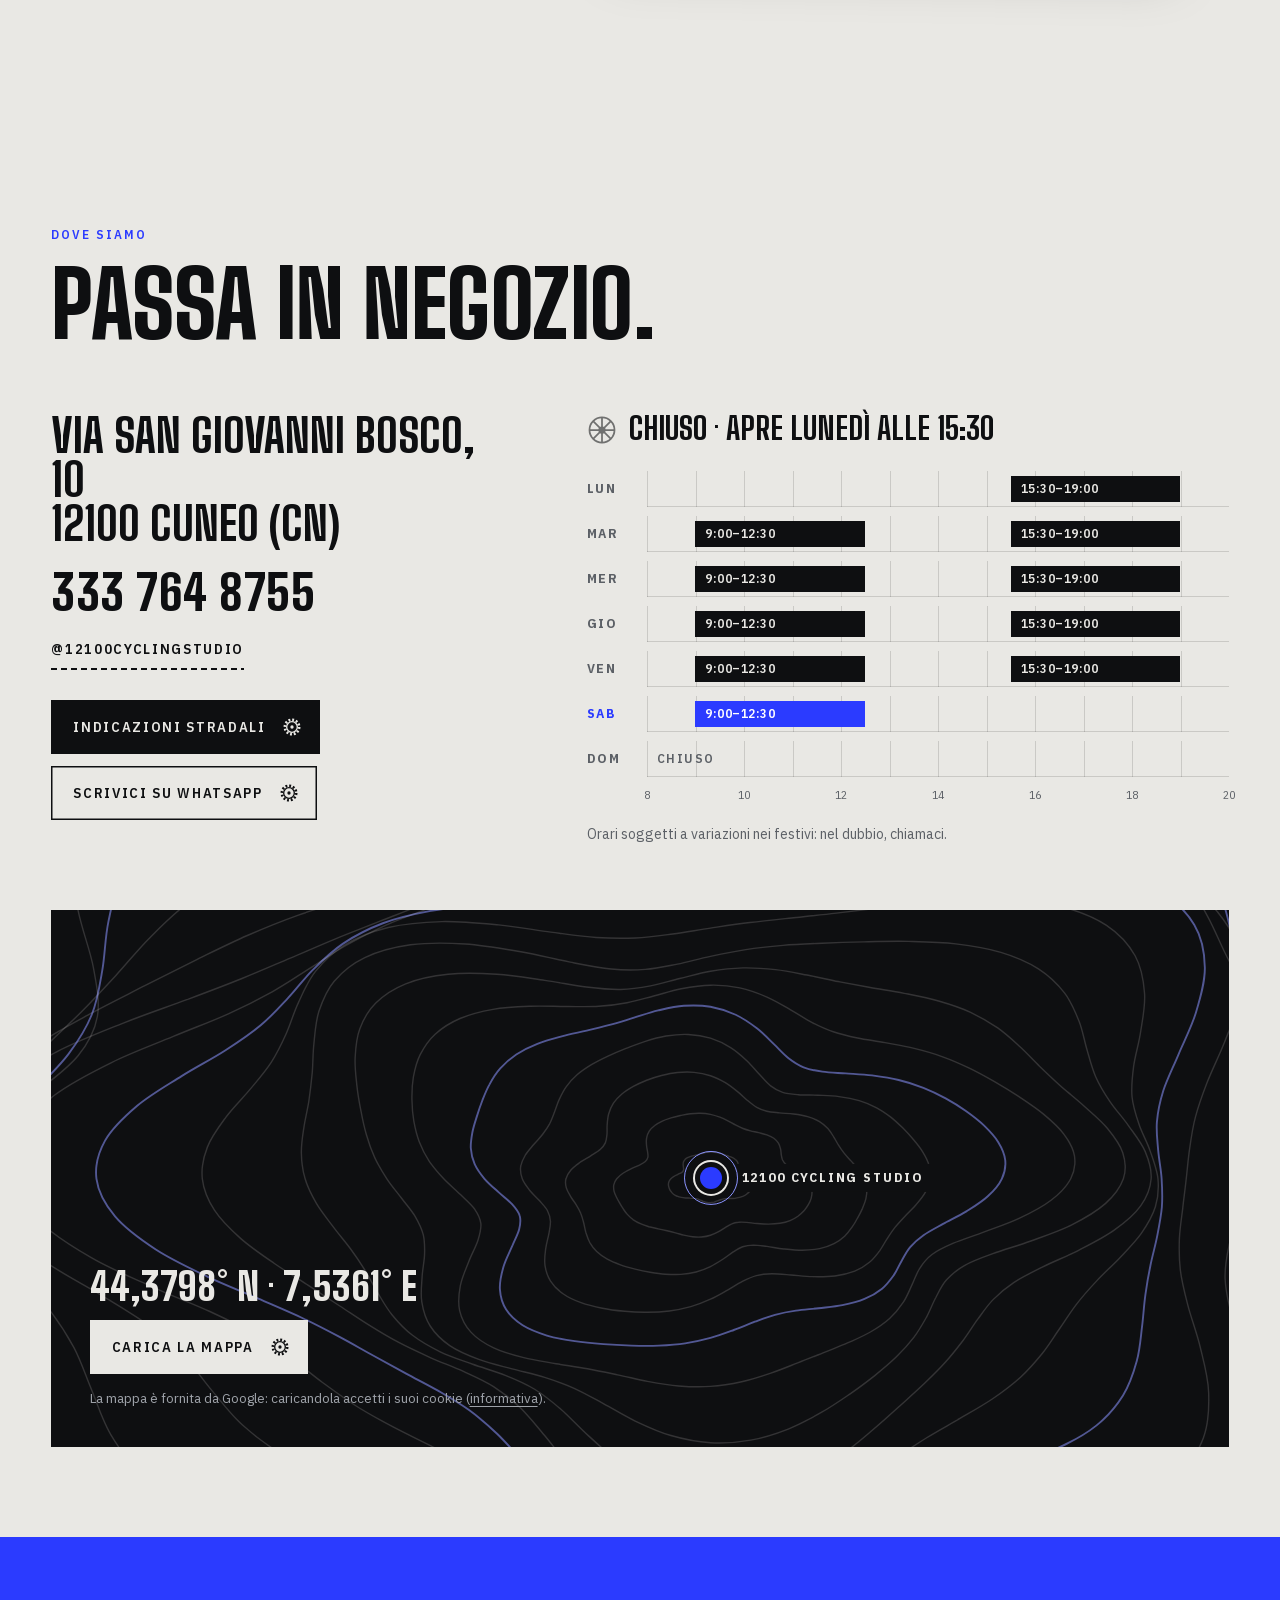
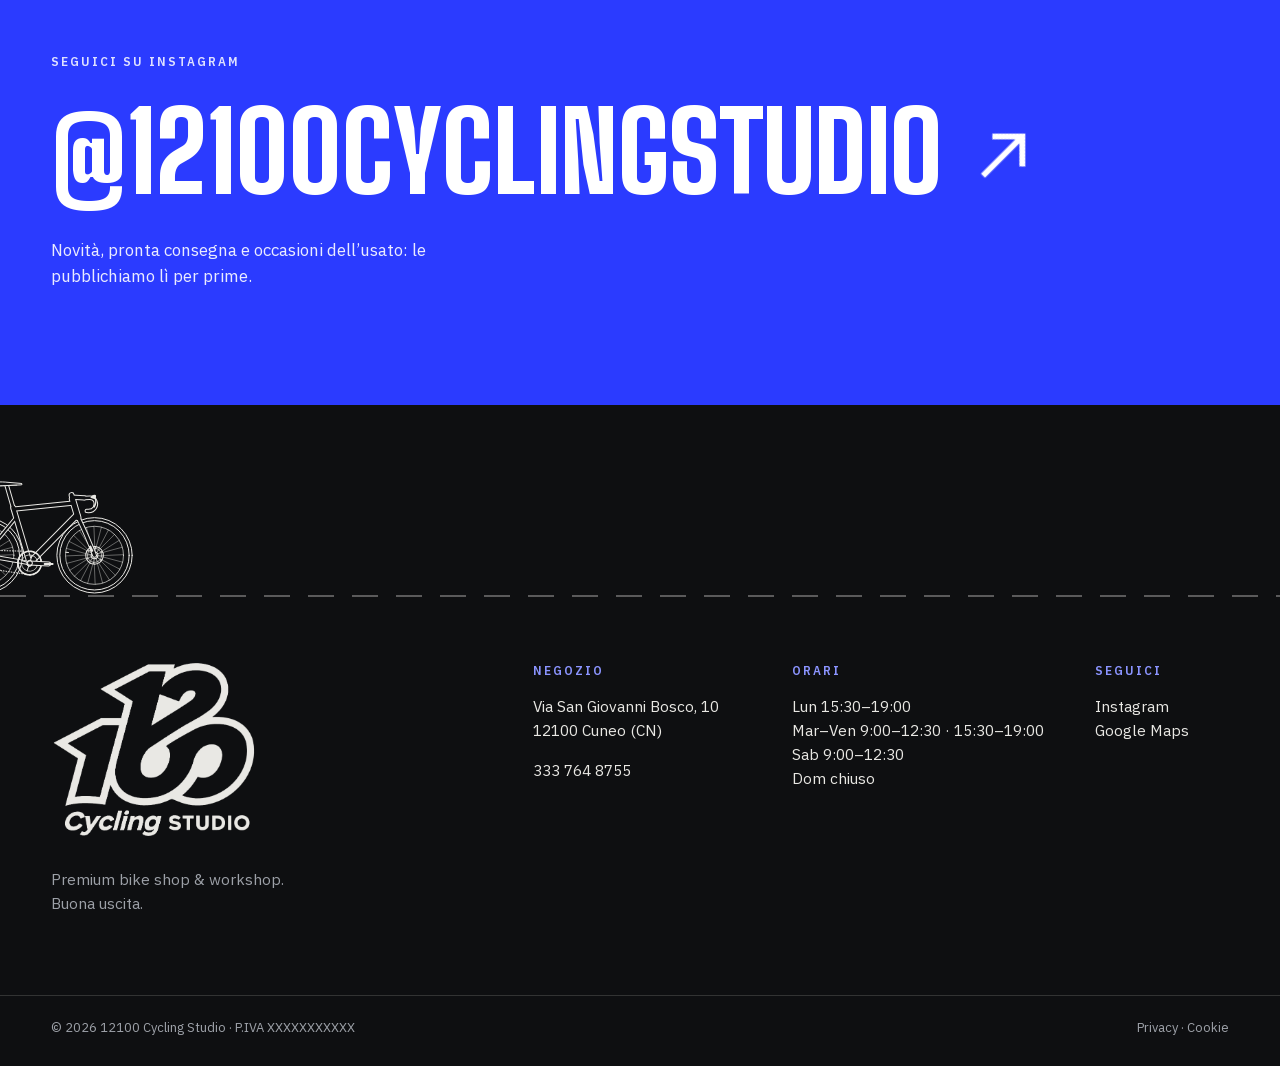
==== commit a8456547: "Rastrelliera: rigenera le schede da data/bici.json" ====
--- a/index.html
+++ b/index.html
@@ -387,7 +387,7 @@
         <li class="rack__item">
           <svg class="rack__hook" viewBox="0 0 36 64" aria-hidden="true"><path d="M18 64V22c0-11-13-12-13-3"/></svg>
           <article class="rcard">
-            <div class="rcard__img" data-galleria><div class="rcard__strip" data-strip><span class="rcard__slide"><img src="https://images.unsplash.com/photo-1779043750169-bbbe14e52f9d?auto=format&amp;fit=crop&amp;w=1200&amp;q=78" srcset="https://images.unsplash.com/photo-1779043750169-bbbe14e52f9d?auto=format&amp;fit=crop&amp;w=480&amp;q=78 480w, https://images.unsplash.com/photo-1779043750169-bbbe14e52f9d?auto=format&amp;fit=crop&amp;w=800&amp;q=78 800w, https://images.unsplash.com/photo-1779043750169-bbbe14e52f9d?auto=format&amp;fit=crop&amp;w=1200&amp;q=78 1200w, https://images.unsplash.com/photo-1779043750169-bbbe14e52f9d?auto=format&amp;fit=crop&amp;w=1800&amp;q=78 1800w, https://images.unsplash.com/photo-1779043750169-bbbe14e52f9d?auto=format&amp;fit=crop&amp;w=2400&amp;q=78 2400w" sizes="(min-width: 900px) 26vw, 80vw" alt="Bici da corsa nera con coperture para su cavalletto" decoding="async" draggable="false" loading="lazy" style="object-position:50% 36%"></span><span class="rcard__slide"><img src="assets/img/bici/strada-race-zz4p-1200.webp" srcset="assets/img/bici/strada-race-zz4p-480.webp 480w, assets/img/bici/strada-race-zz4p-800.webp 800w, assets/img/bici/strada-race-zz4p-1200.webp 1200w, assets/img/bici/strada-race-zz4p-1800.webp 1800w" sizes="(min-width: 900px) 26vw, 80vw" alt="" decoding="async" draggable="false" loading="lazy" style="object-position:50% 100%"></span></div><div class="rcard__dots"><button class="rcard__dot is-active" type="button" data-vai="0" aria-label="Foto 1 di 2" aria-current="true"></button><button class="rcard__dot" type="button" data-vai="1" aria-label="Foto 2 di 2"></button></div></div>
+            <div class="rcard__img"><img src="assets/img/bici/strada-race-zz4p-1200.webp" srcset="assets/img/bici/strada-race-zz4p-480.webp 480w, assets/img/bici/strada-race-zz4p-800.webp 800w, assets/img/bici/strada-race-zz4p-1200.webp 1200w, assets/img/bici/strada-race-zz4p-1800.webp 1800w" sizes="(min-width: 900px) 26vw, 80vw" alt="" decoding="async" draggable="false" loading="lazy" style="object-position:50% 100%"></div>
             <div class="rcard__body">
               <h3 class="rcard__title">Strada race</h3>
               <p>Leggere, rigide, reattive. Sono le bici che sulle salite del Cuneese fanno la differenza.</p>
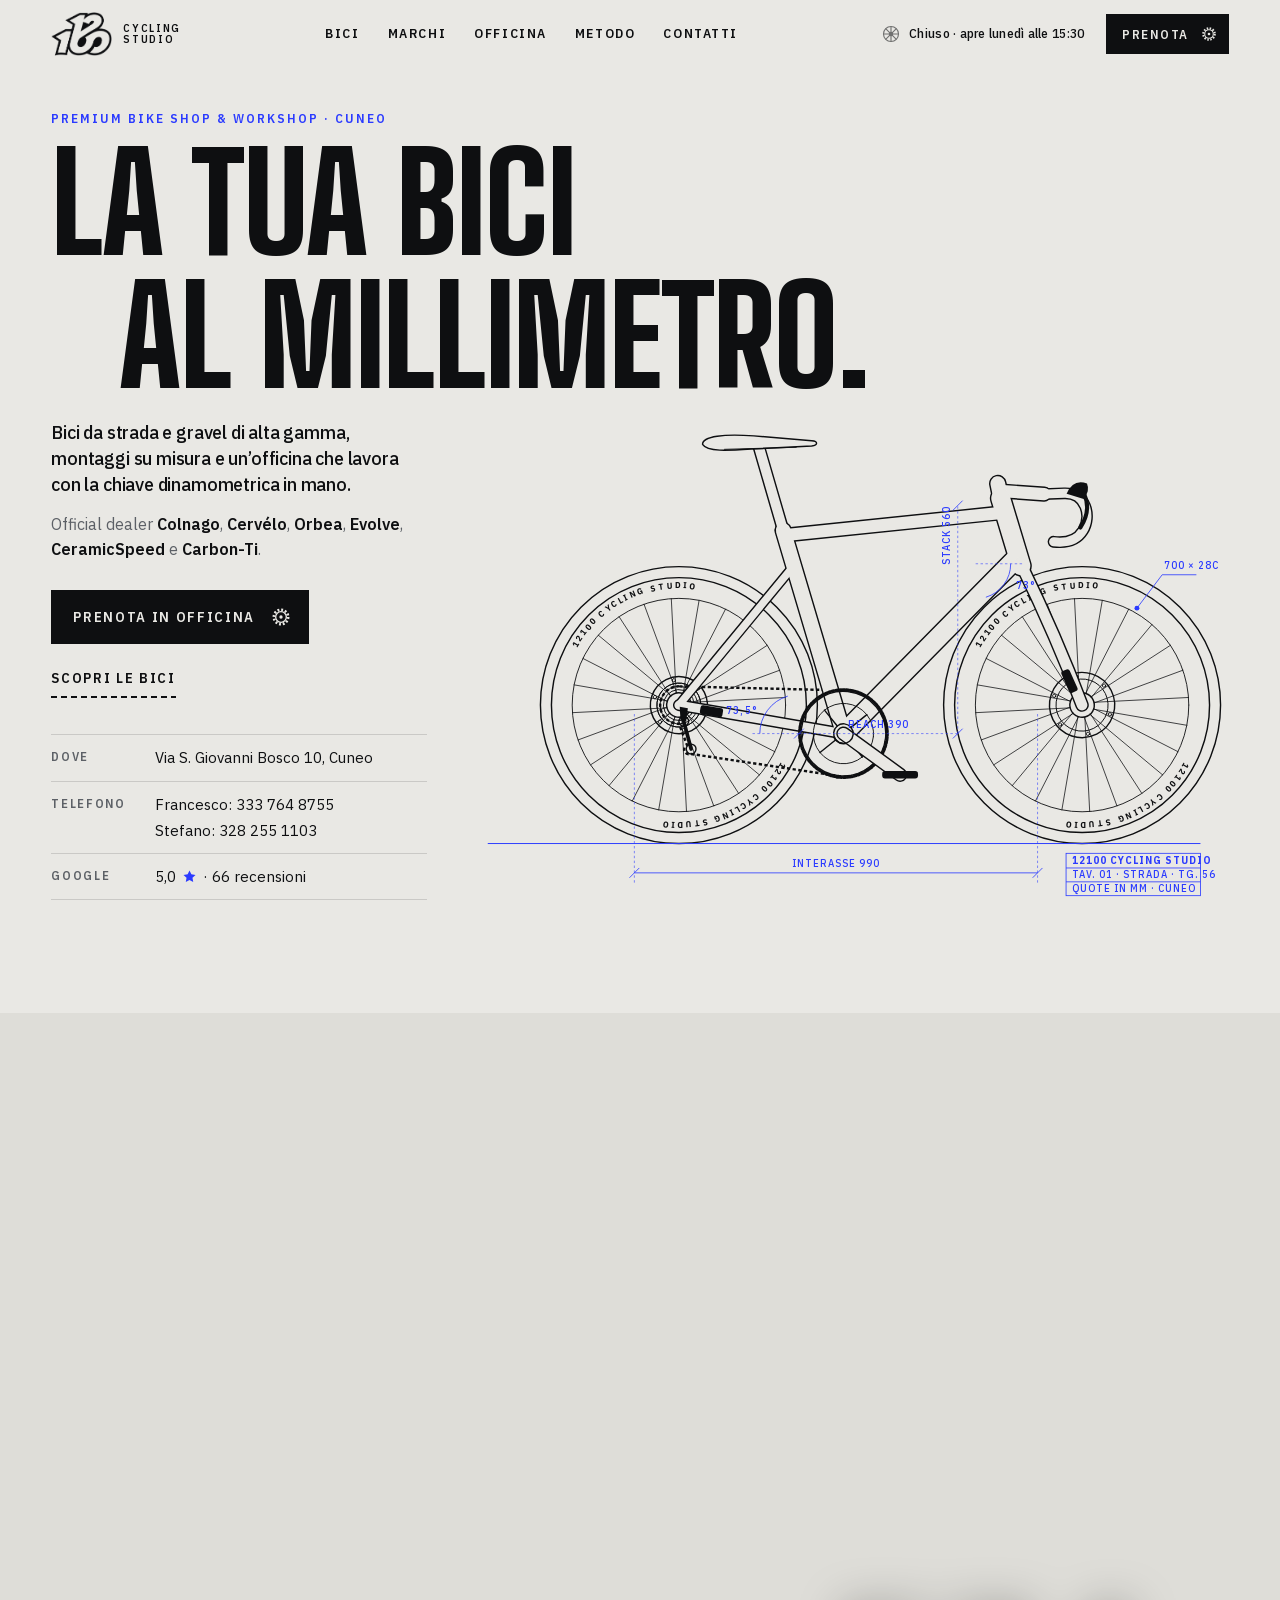
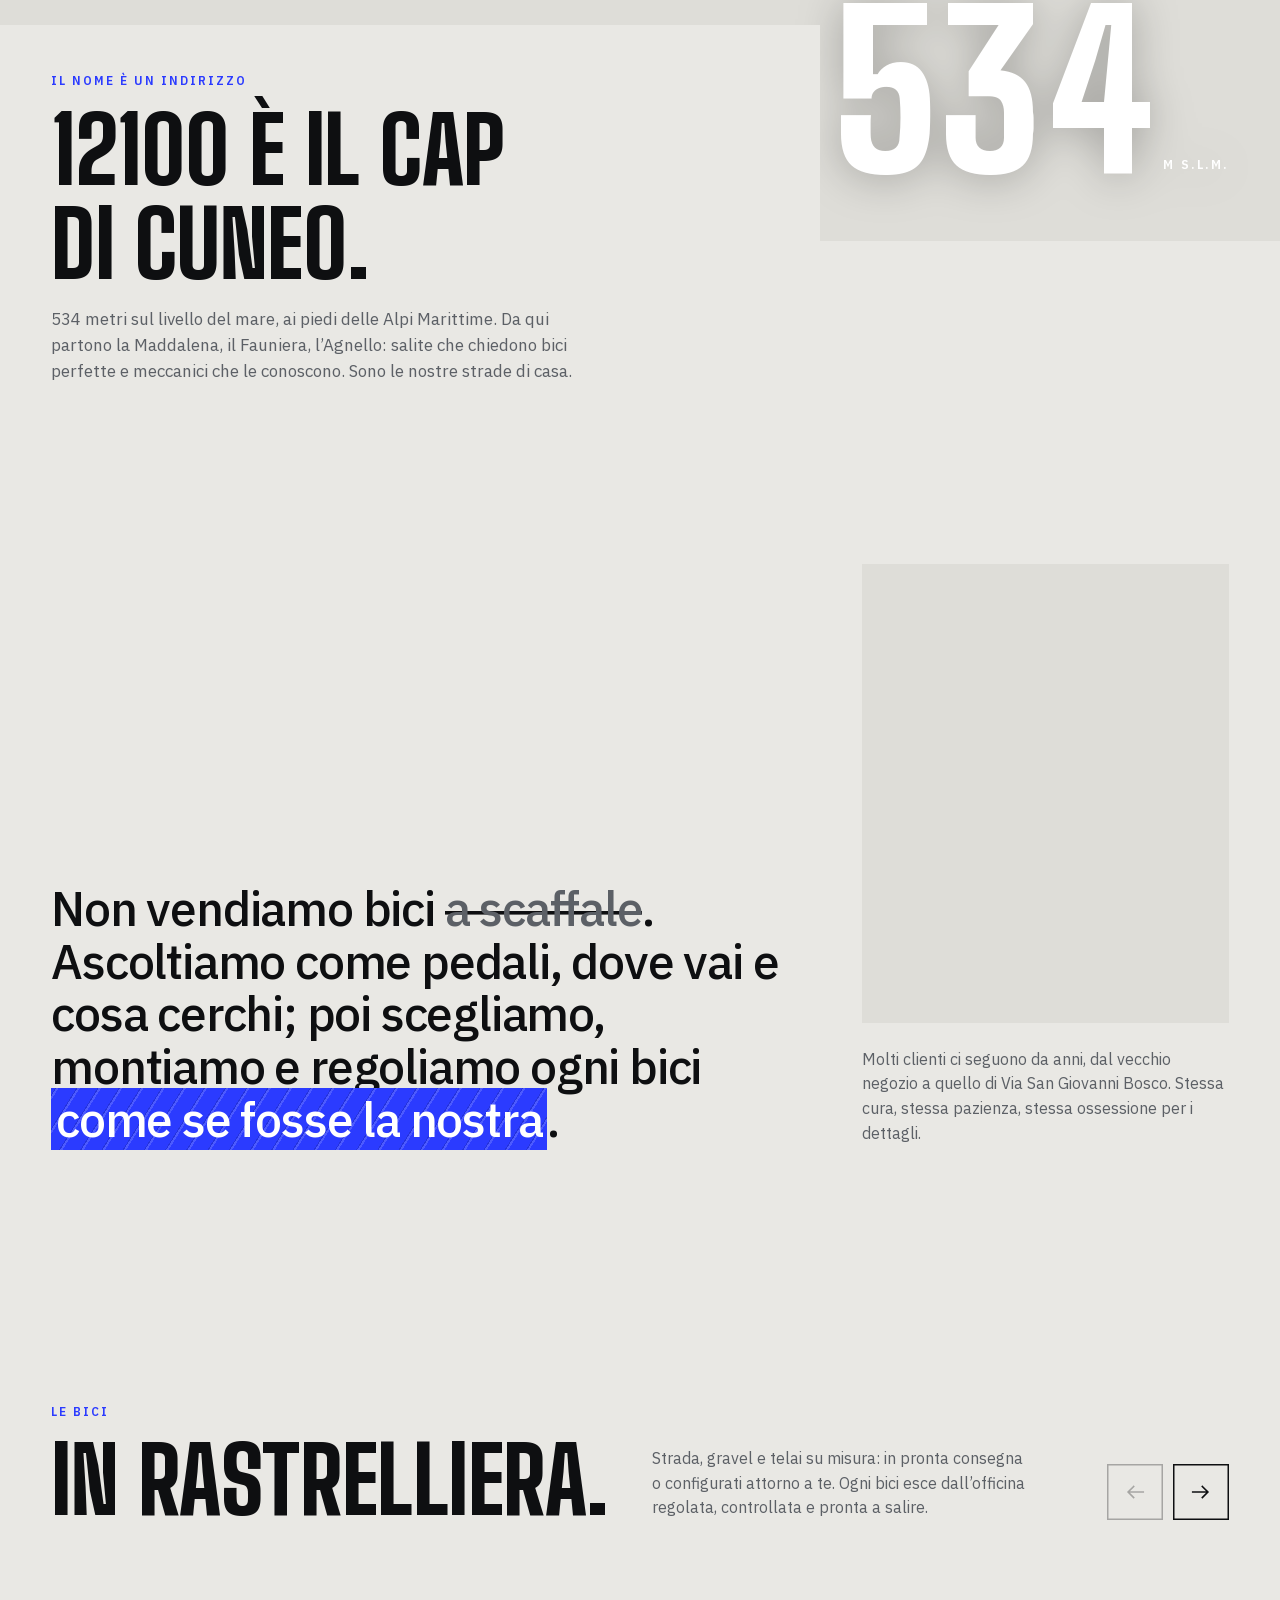
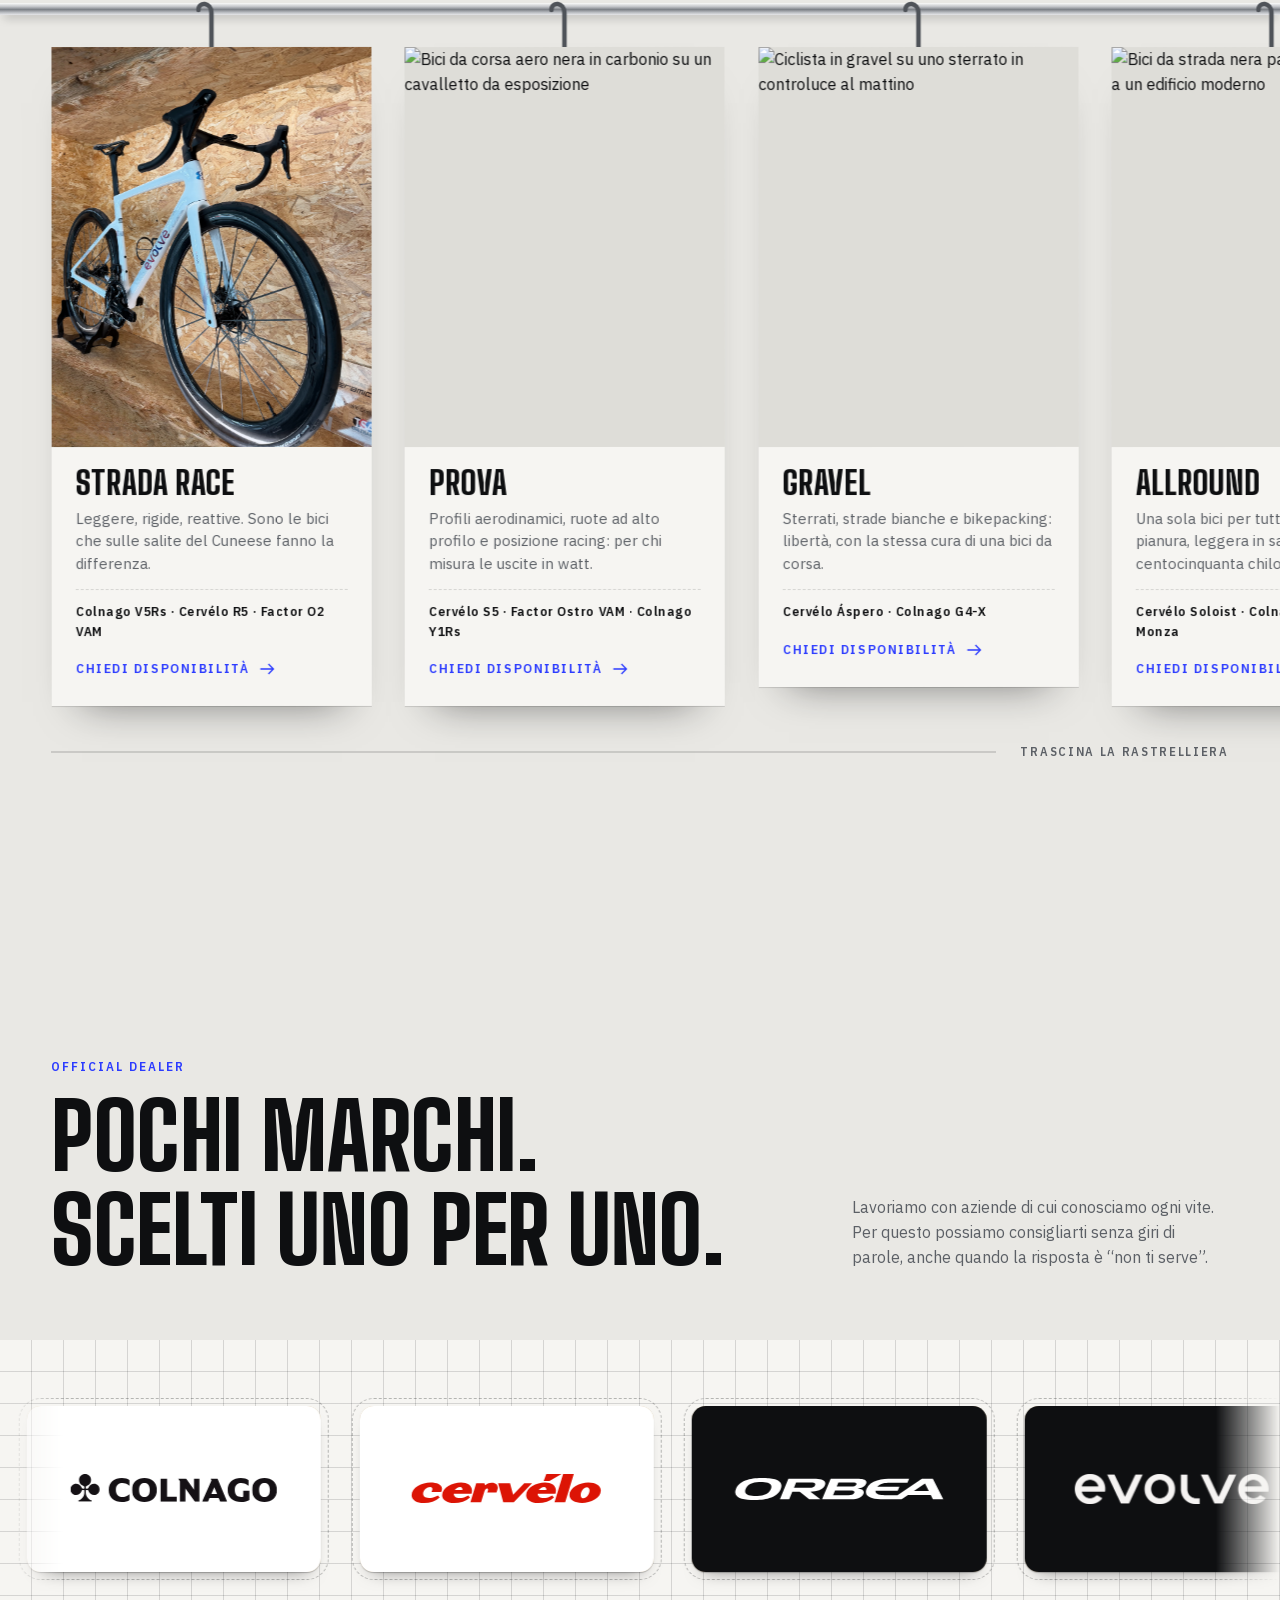
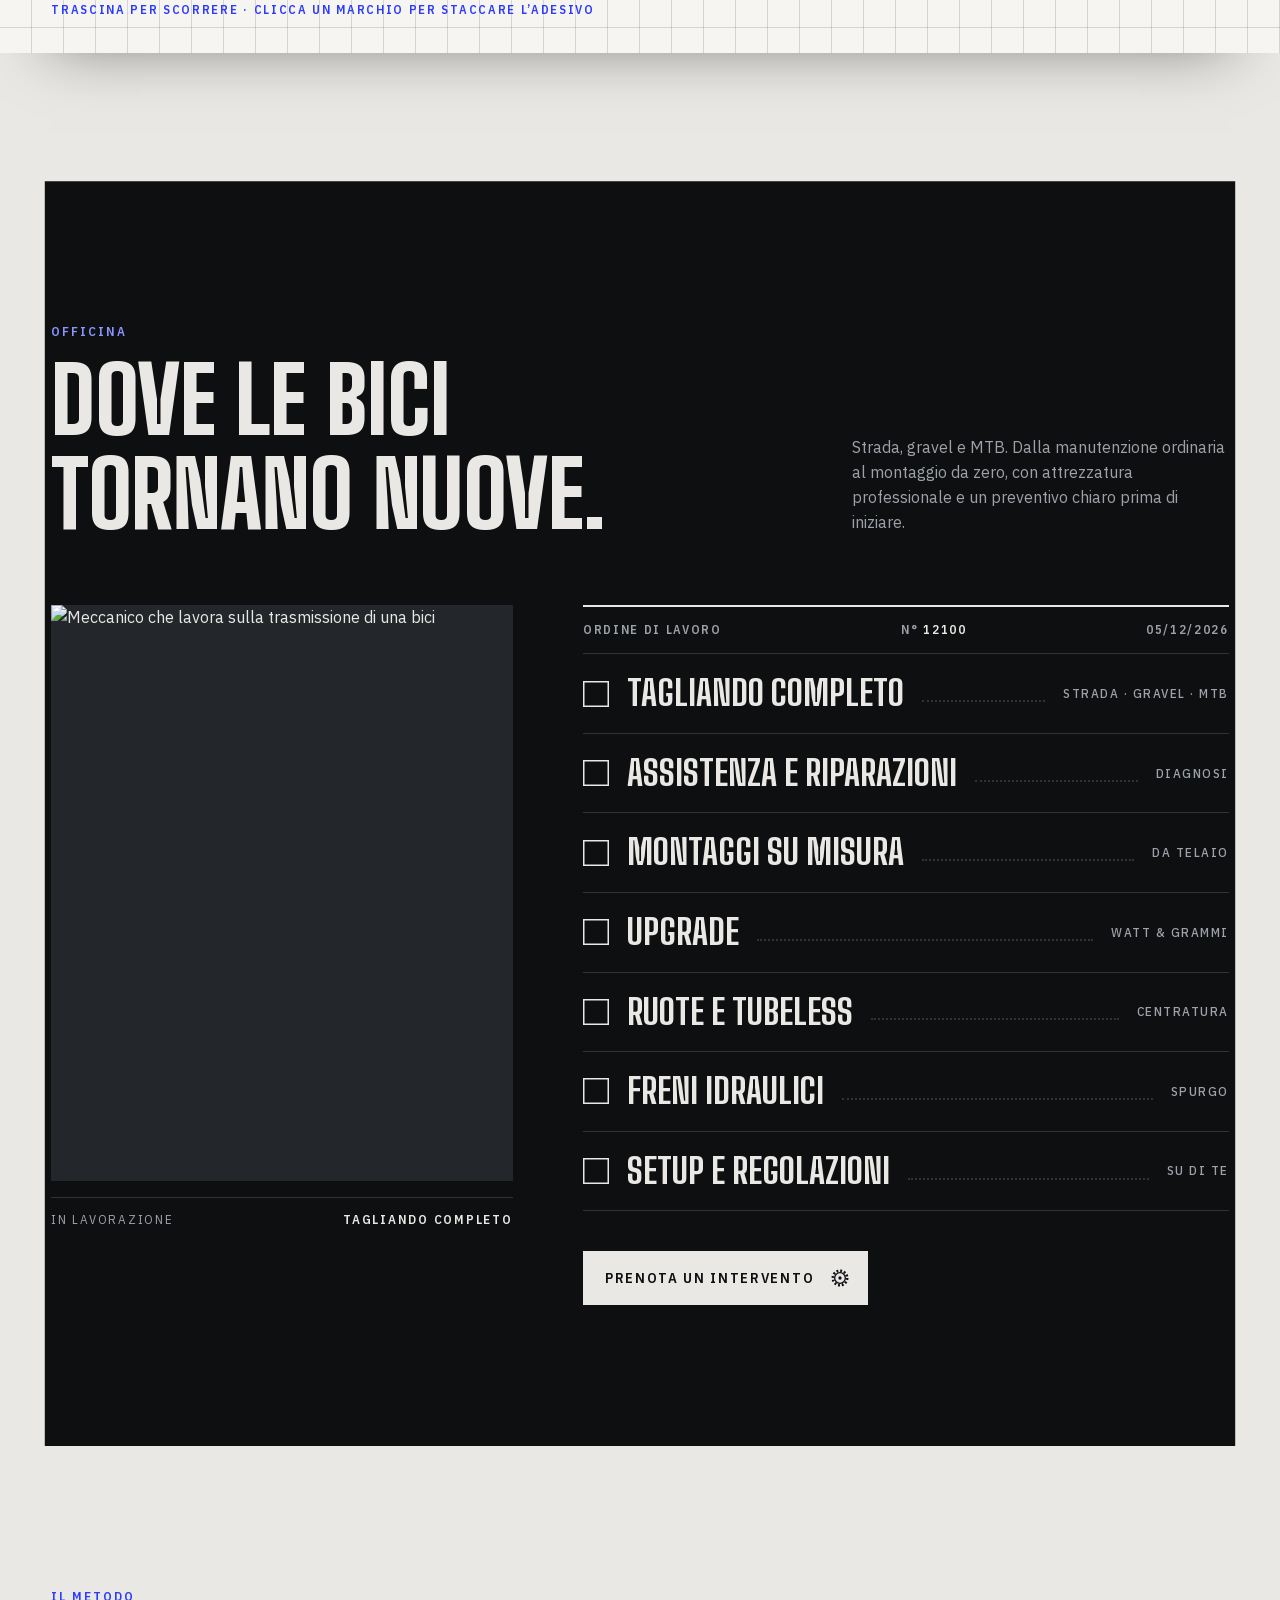
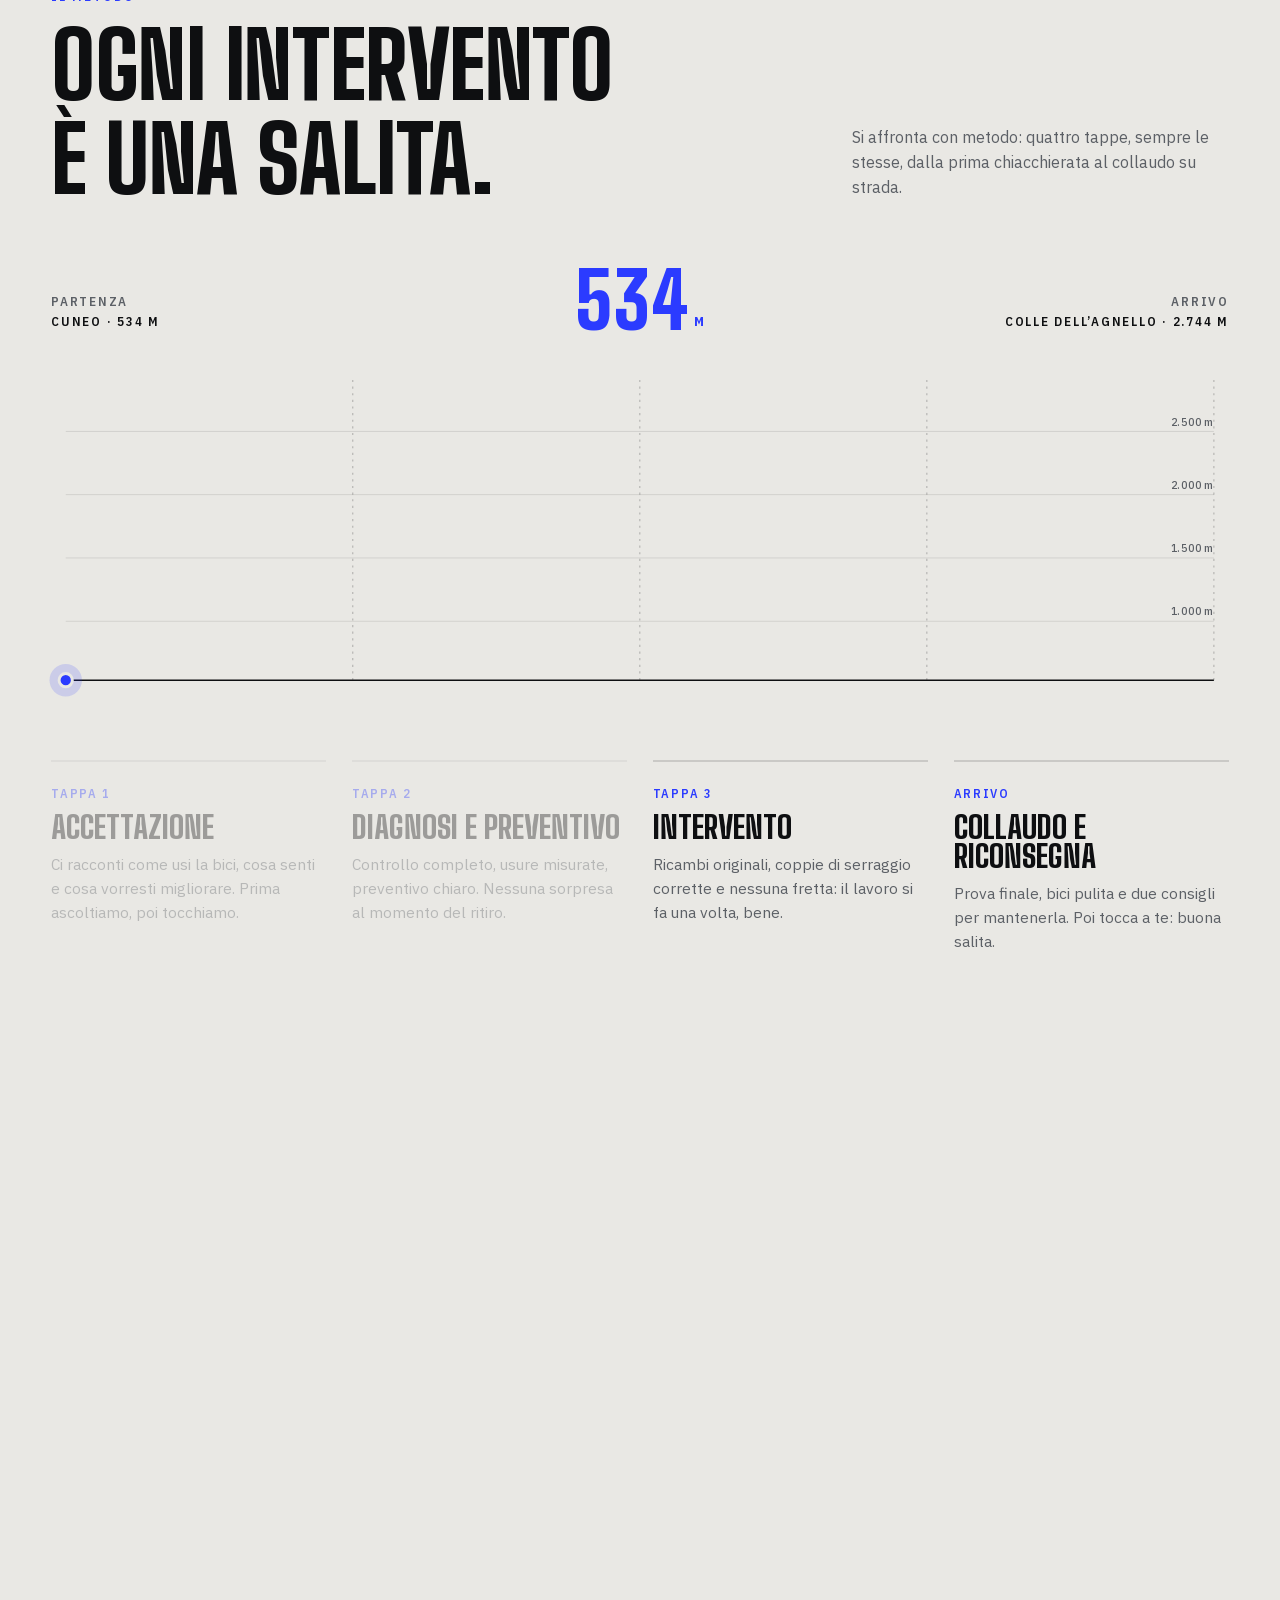
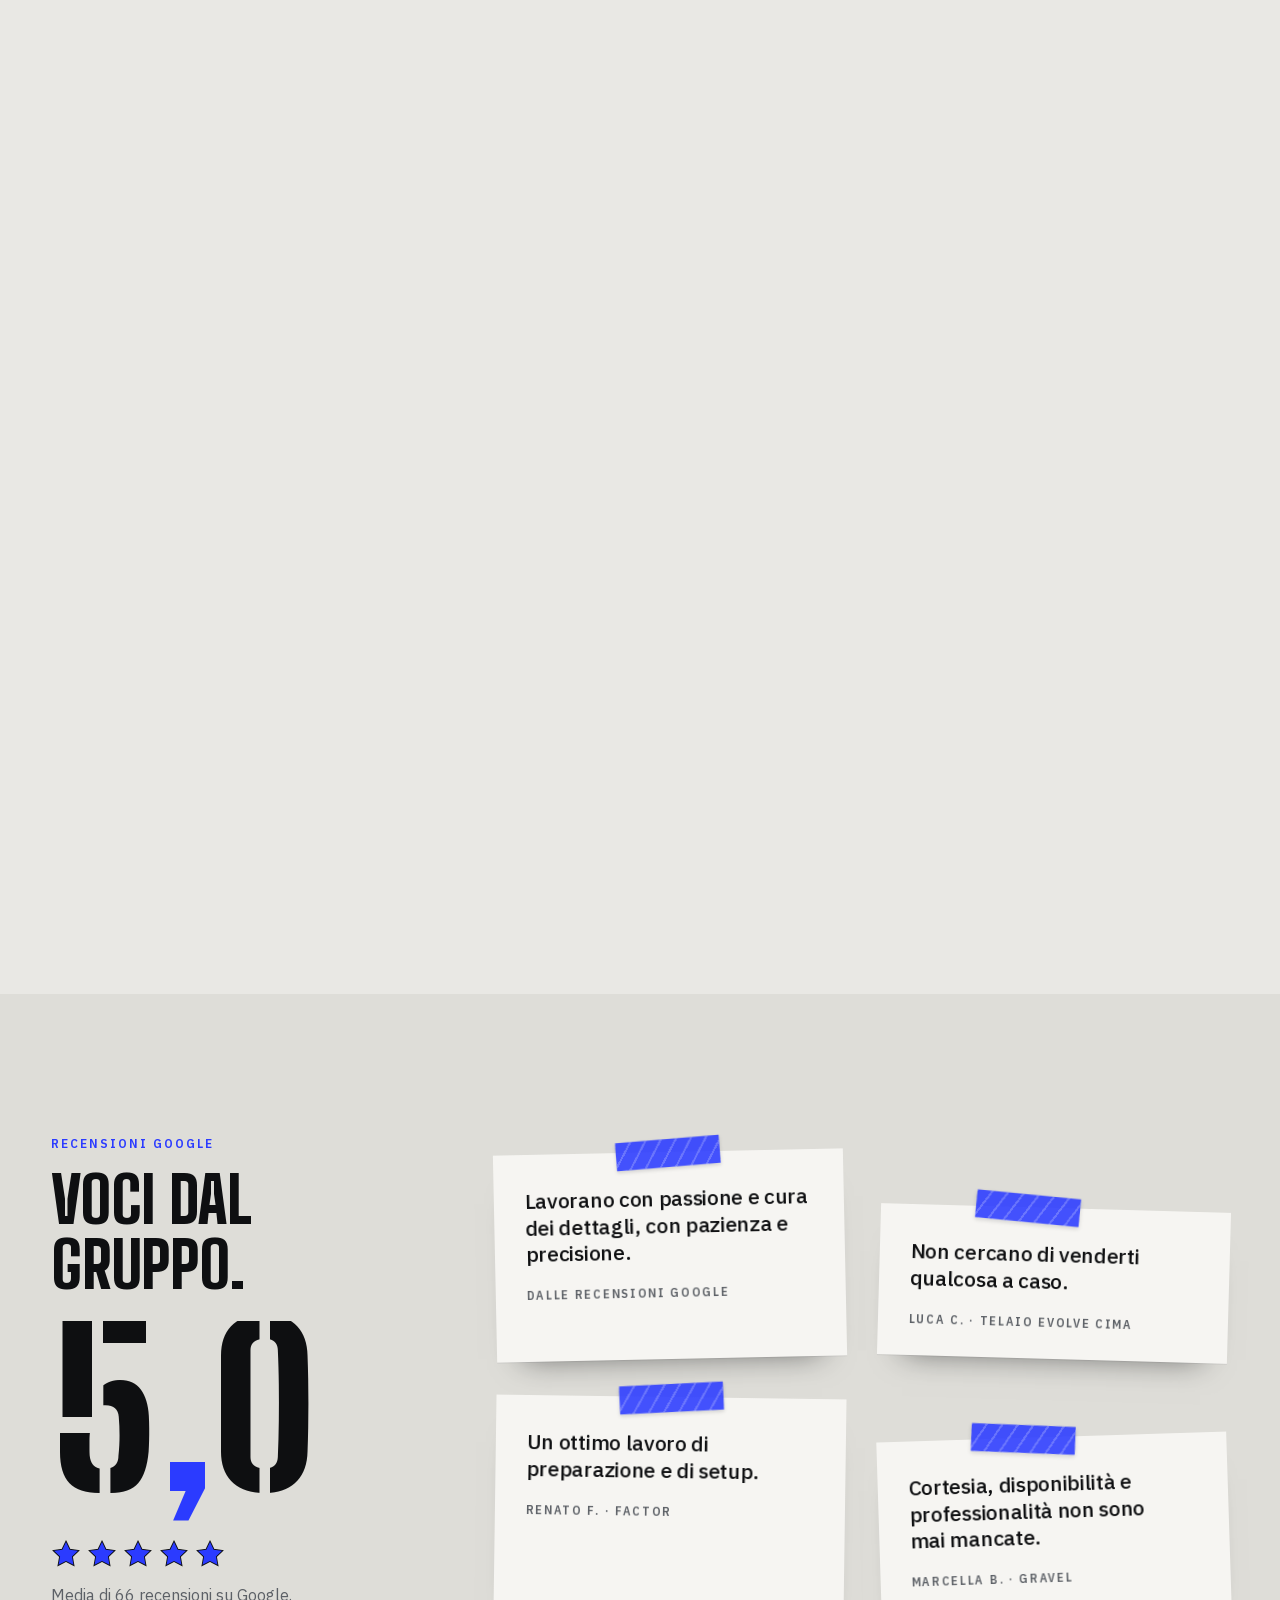
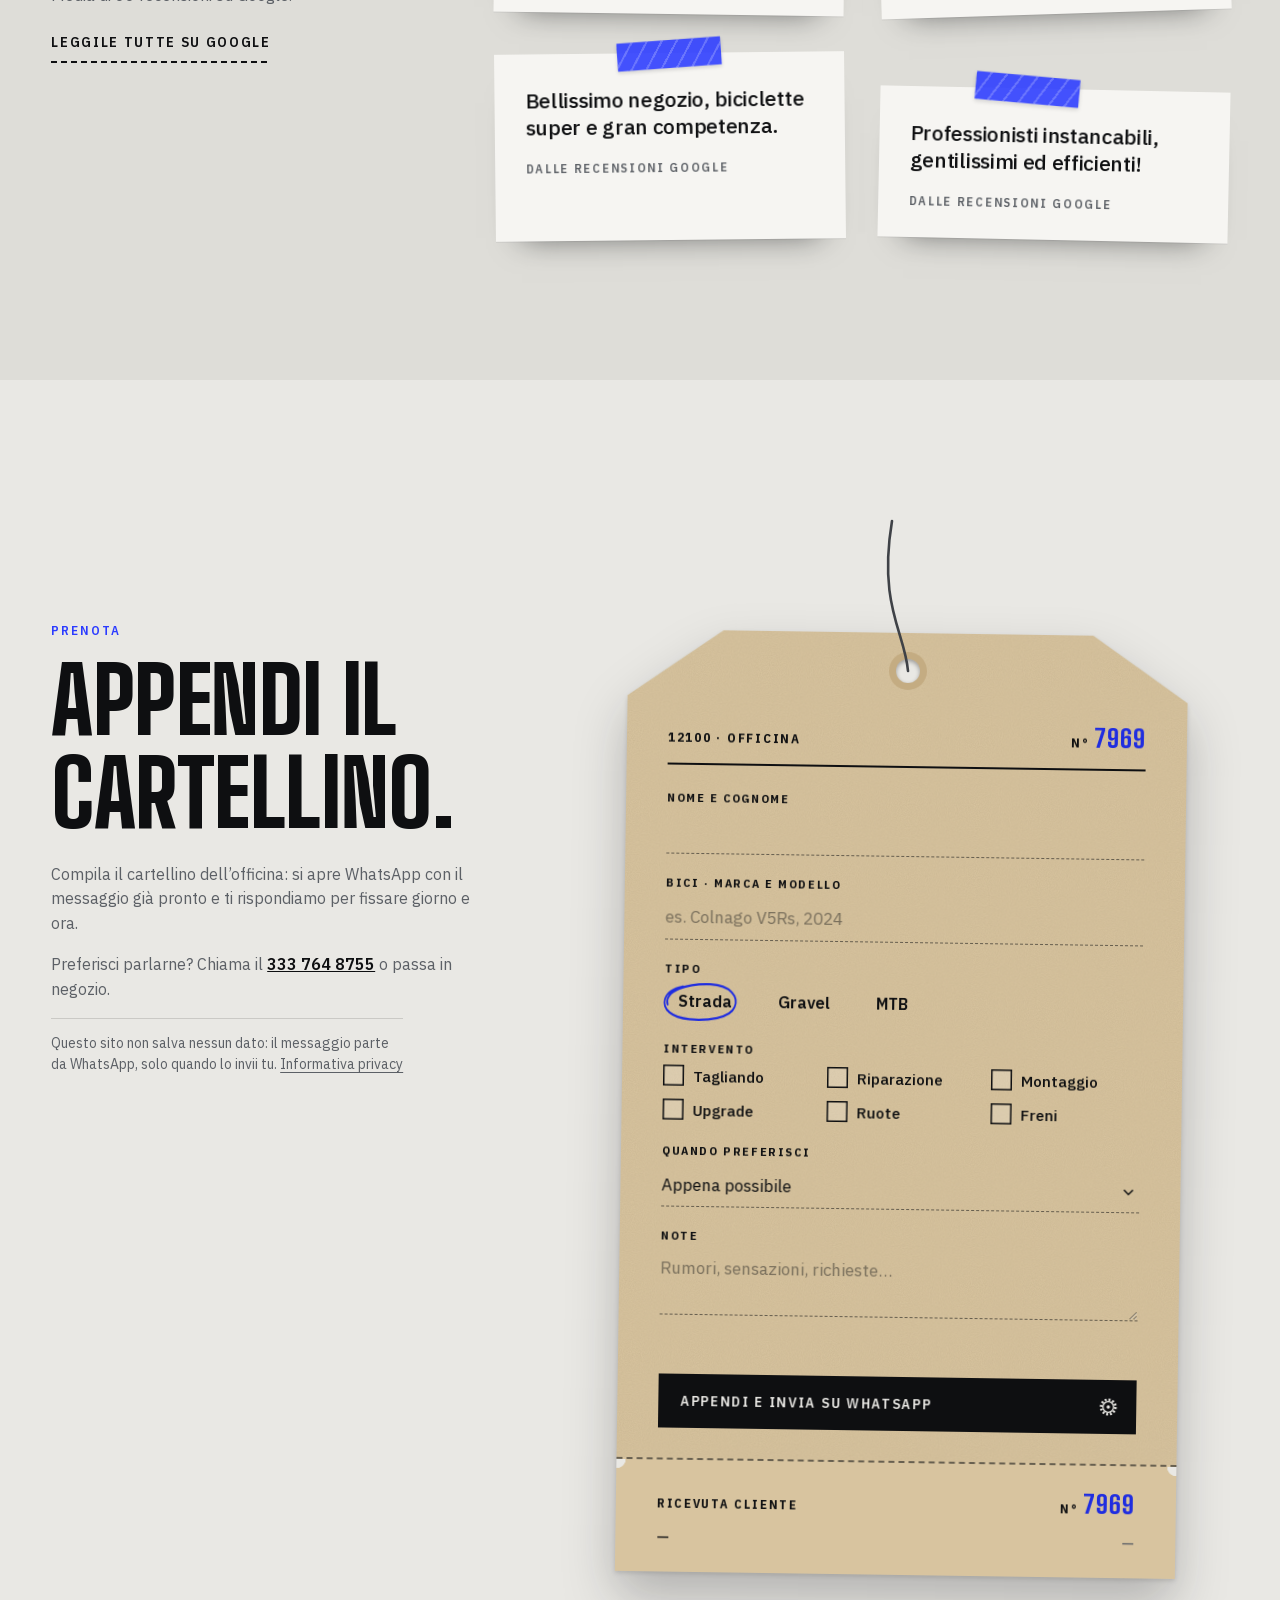
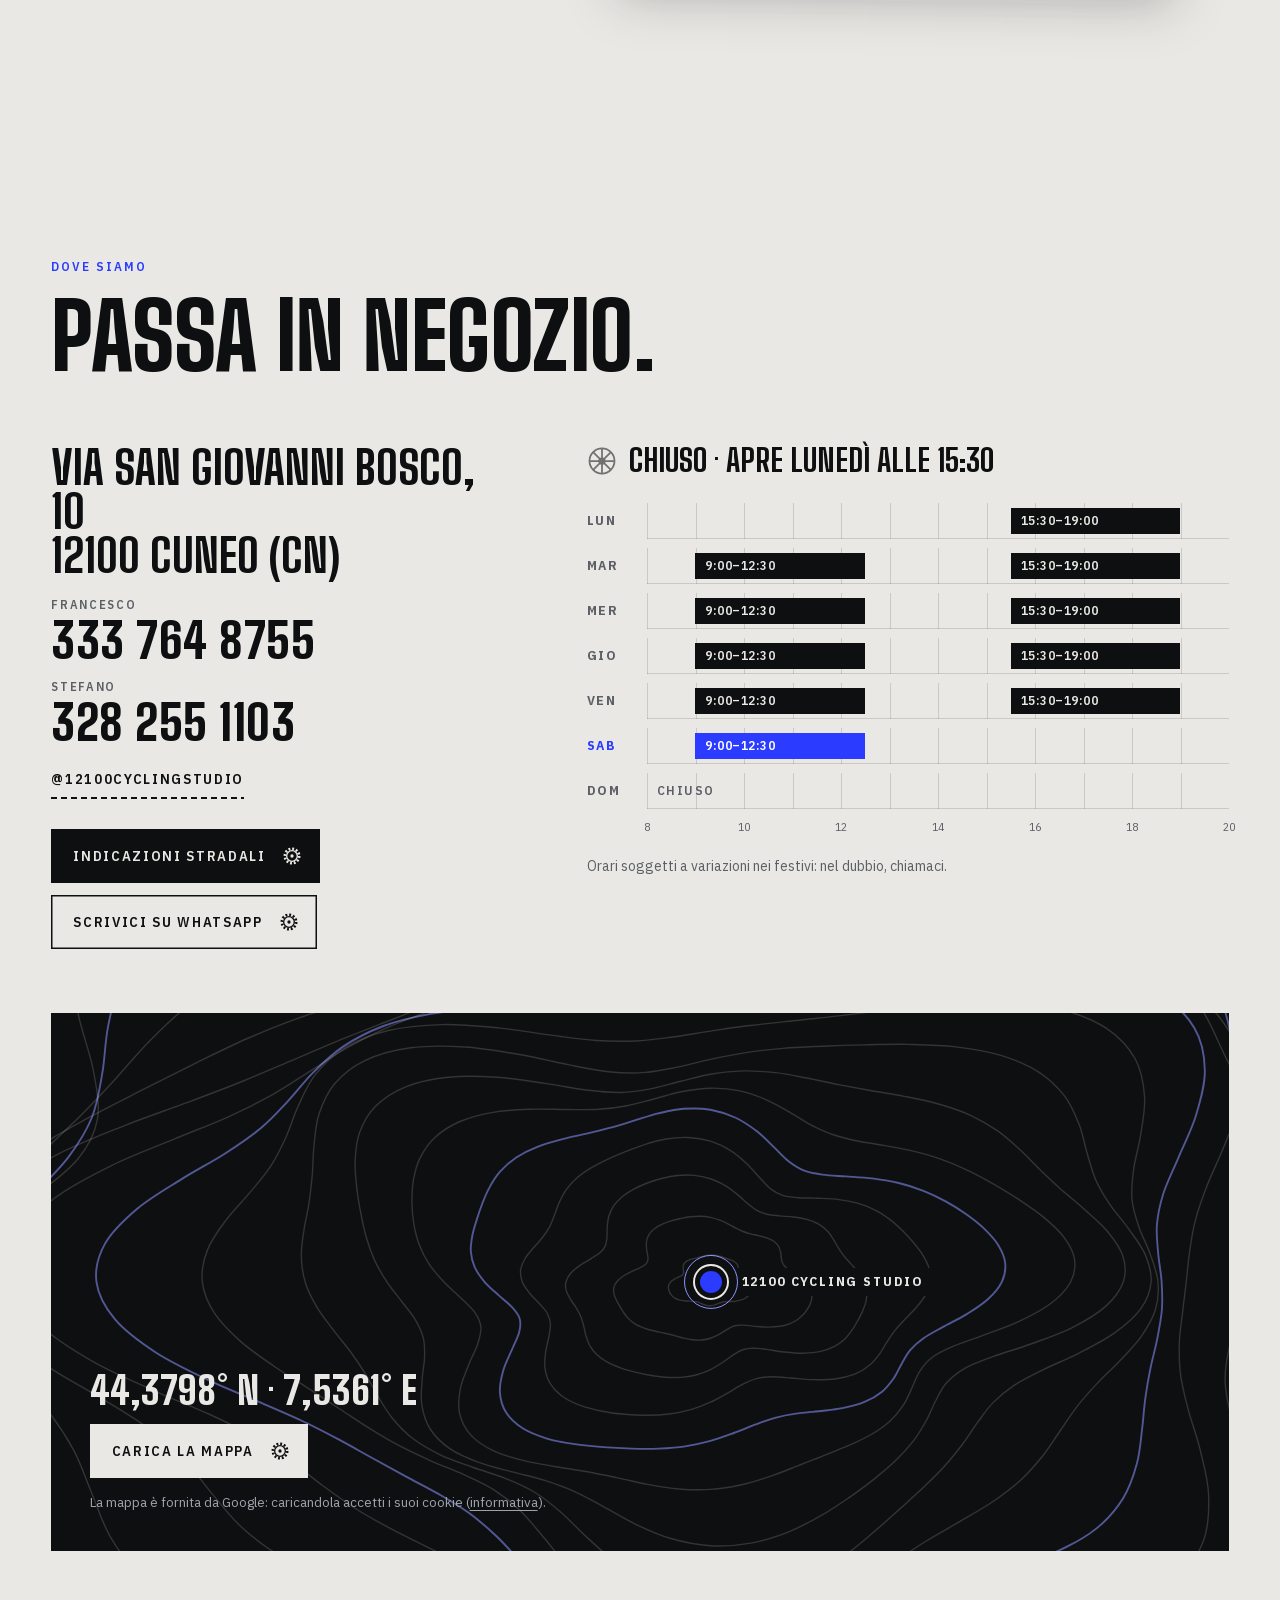
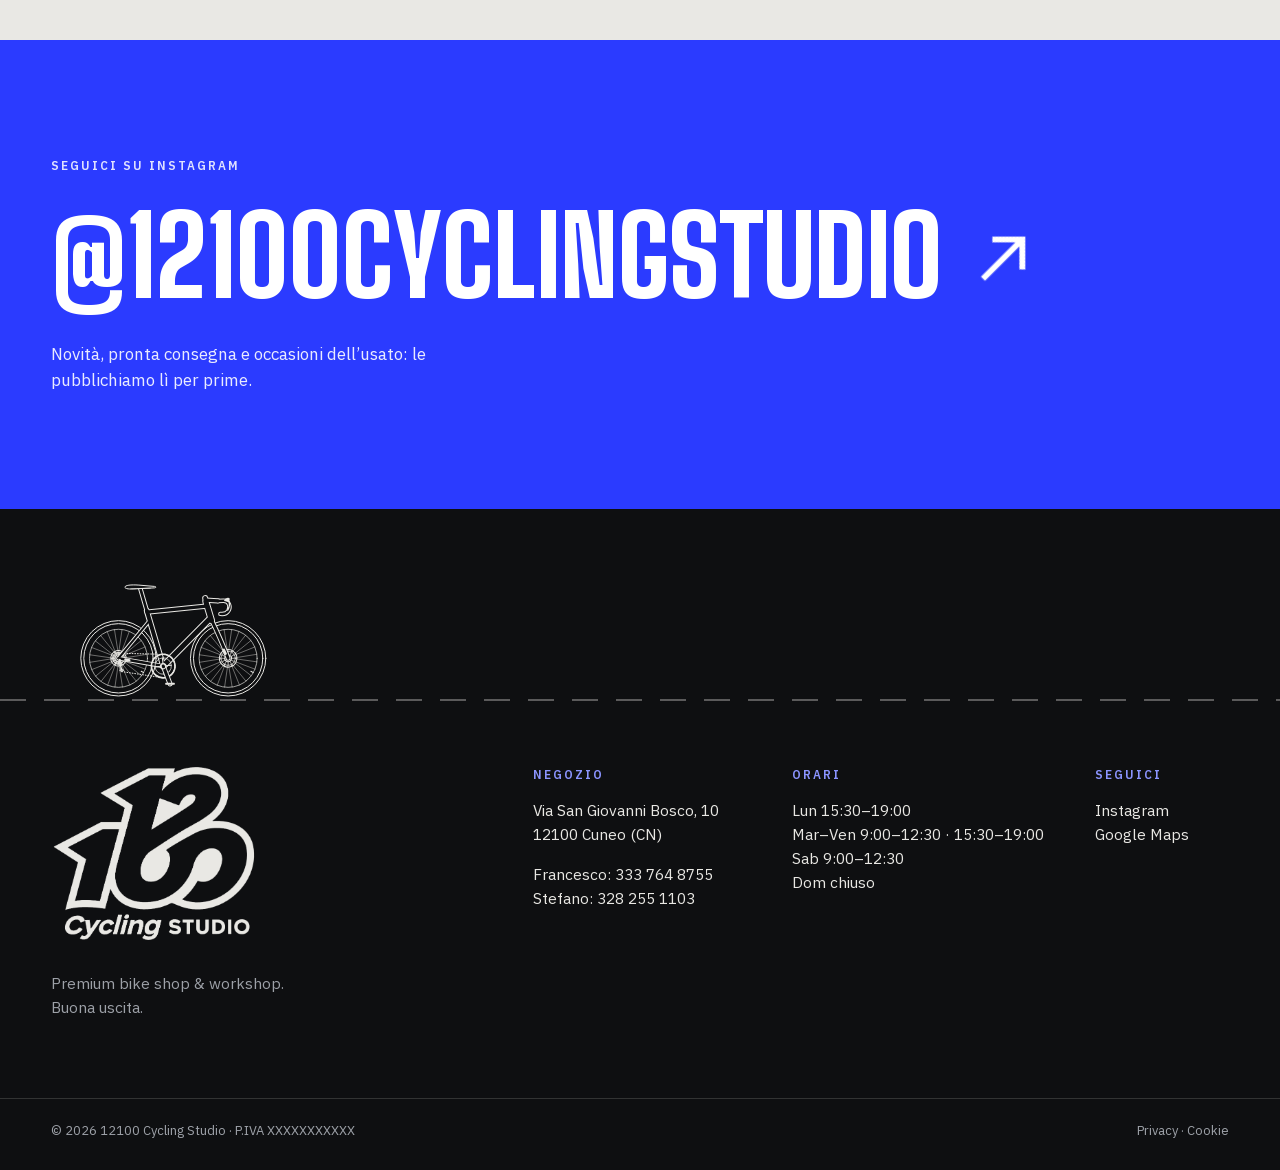
==== commit a7724b8a: "Testi: nuovo titolo, Orbea, Evolve ed Elitewheels fra i marchi, i due telefoni L'hero su desktop si " ====
--- a/index.html
+++ b/index.html
@@ -3,8 +3,8 @@
 <head>
 <meta charset="utf-8">
 <meta name="viewport" content="width=device-width, initial-scale=1, viewport-fit=cover">
-<title>12100 Cycling Studio — Bike shop e officina a Cuneo · Colnago, Cervélo, Factor</title>
-<meta name="description" content="Premium bike shop e officina specializzata a Cuneo. Official dealer Colnago, Cervélo, Factor, CeramicSpeed e Carbon-Ti: vendita, montaggi su misura, upgrade e assistenza per ciclisti esigenti.">
+<title>12100 Cycling Studio — Bike shop e officina a Cuneo · Colnago, Cervélo, Orbea</title>
+<meta name="description" content="Premium bike shop e officina specializzata a Cuneo. Official dealer Colnago, Cervélo, Orbea, Evolve, CeramicSpeed e Carbon-Ti: vendita, montaggi su misura, upgrade e assistenza per ciclisti esigenti.">
 <!-- Anteprima: togliere questa riga quando il sito va online sul dominio definitivo -->
 <meta name="robots" content="noindex, nofollow">
 <meta name="theme-color" content="#E9E8E4">
@@ -16,7 +16,7 @@
 <meta property="og:locale" content="it_IT">
 <meta property="og:site_name" content="12100 Cycling Studio">
 <meta property="og:title" content="12100 Cycling Studio — Bike shop e officina a Cuneo">
-<meta property="og:description" content="Official dealer Colnago, Cervélo, Factor, CeramicSpeed e Carbon-Ti. Vendita, montaggi su misura e assistenza per ciclisti esigenti.">
+<meta property="og:description" content="Official dealer Colnago, Cervélo, Orbea, Evolve, CeramicSpeed e Carbon-Ti. Vendita, montaggi su misura e assistenza per ciclisti esigenti.">
 <meta property="og:image" content="https://andreamario04040-ship-it.github.io/12100-cycling-studio/assets/img/og-image.png">
 <meta property="og:image:width" content="1200">
 <meta property="og:image:height" content="630">
@@ -28,7 +28,7 @@
 <link rel="preload" href="assets/fonts/ibm-plex-sans-latin.woff2" as="font" type="font/woff2" crossorigin>
 <link rel="preconnect" href="https://images.unsplash.com">
 <link rel="stylesheet" href="assets/vendor/lenis-1.3.26/lenis.css">
-<link rel="stylesheet" href="assets/css/style.css?v=e5269beebc">
+<link rel="stylesheet" href="assets/css/style.css?v=93e4081f4d">
 <script>
   // Stati iniziali delle animazioni solo con JS attivo; se qualcosa non carica, il sito resta leggibile.
   document.documentElement.classList.add('js');
@@ -39,7 +39,7 @@
   "@context": "https://schema.org",
   "@type": "BikeStore",
   "name": "12100 Cycling Studio",
-  "description": "Premium bike shop e officina a Cuneo. Official dealer Colnago, Cervélo, Factor, CeramicSpeed e Carbon-Ti: vendita, montaggi su misura, upgrade e assistenza per ciclisti esigenti.",
+  "description": "Premium bike shop e officina a Cuneo. Official dealer Colnago, Cervélo, Orbea, Evolve, CeramicSpeed e Carbon-Ti: vendita, montaggi su misura, upgrade e assistenza per ciclisti esigenti.",
   "telephone": "+39 333 764 8755",
   "address": {
     "@type": "PostalAddress",
@@ -61,7 +61,9 @@
   "brand": [
     { "@type": "Brand", "name": "Colnago" },
     { "@type": "Brand", "name": "Cervélo" },
-    { "@type": "Brand", "name": "Factor" },
+    { "@type": "Brand", "name": "Orbea" },
+    { "@type": "Brand", "name": "Evolve" },
+    { "@type": "Brand", "name": "Elitewheels" },
     { "@type": "Brand", "name": "CeramicSpeed" },
     { "@type": "Brand", "name": "Carbon-Ti" }
   ],
@@ -129,7 +131,8 @@
     <a href="#contatti" style="--i:6">Contatti</a>
   </nav>
   <div class="shutter__foot">
-    <a href="tel:+393337648755">333 764 8755</a>
+    <a href="tel:+393337648755">Francesco: 333 764 8755</a>
+    <a href="tel:+393282551103">Stefano: 328 255 1103</a>
     <span>Via S. Giovanni Bosco 10 · Cuneo</span>
   </div>
   <span class="shutter__handle" aria-hidden="true"></span>
@@ -141,19 +144,19 @@
   <section class="hero" id="top" aria-labelledby="hero-title">
     <div class="wrap hero__head">
       <p class="kicker" data-hero-fade>Premium bike shop &amp; workshop · Cuneo</p>
-      <h1 class="hero__title" id="hero-title" data-hero-title><span>Alta gamma,</span> <span class="hero__l2">al millimetro.</span></h1>
+      <h1 class="hero__title" id="hero-title" data-hero-title><span>La tua bici</span> <span class="hero__l2">al millimetro.</span></h1>
     </div>
     <div class="wrap hero__body">
       <div class="hero__aside">
         <p class="hero__lead" data-hero-fade>Bici da strada e gravel di alta gamma, montaggi su misura e un’officina che lavora con la chiave dinamometrica in mano.</p>
-        <p class="hero__dealer" data-hero-fade>Official dealer <strong>Colnago</strong>, <strong>Cervélo</strong>, <strong>Factor</strong>, <strong>CeramicSpeed</strong> e <strong>Carbon-Ti</strong>.</p>
+        <p class="hero__dealer" data-hero-fade>Official dealer <strong>Colnago</strong>, <strong>Cervélo</strong>, <strong>Orbea</strong>, <strong>Evolve</strong>, <strong>CeramicSpeed</strong> e <strong>Carbon-Ti</strong>.</p>
         <div class="hero__cta" data-hero-fade>
           <a class="btn" href="#prenota"><span>Prenota in officina</span><svg class="btn__gear" aria-hidden="true"><use href="#i-gear"/></svg></a>
           <a class="link" href="#bici">Scopri le bici</a>
         </div>
         <dl class="facts" data-hero-fade>
           <div><dt>Dove</dt><dd>Via S. Giovanni Bosco 10, Cuneo</dd></div>
-          <div><dt>Telefono</dt><dd><a href="tel:+393337648755">333 764 8755</a></dd></div>
+          <div><dt>Telefono</dt><dd class="facts__tel"><a href="tel:+393337648755">Francesco: 333 764 8755</a><a href="tel:+393282551103">Stefano: 328 255 1103</a></dd></div>
           <div><dt>Google</dt><dd>5,0 <svg class="facts__star" aria-hidden="true"><use href="#i-star"/></svg> · 66 recensioni</dd></div>
         </dl>
       </div>
@@ -512,11 +515,33 @@
             </button>
           </li>
           <li class="decal" data-decal>
-            <button class="decal__btn" type="button" aria-label="Factor" aria-pressed="false" aria-describedby="brand-factor">
+            <button class="decal__btn" type="button" aria-label="Orbea" aria-pressed="false" aria-describedby="brand-orbea">
               <span class="decal__tilt">
                 <span class="decal__card">
-                  <span class="decal__back" id="brand-factor"><strong>Factor</strong>Nata dall’ingegneria del motorsport britannico, progetta e costruisce i telai nella propria fabbrica, curando ogni dettaglio.</span>
-                  <span class="decal__face decal__face--ink"><img class="decal__logo" src="assets/img/brands/factor.svg" alt="" style="--w:56%" draggable="false" decoding="async"></span>
+                  <span class="decal__back" id="brand-orbea"><strong>Orbea</strong>Nata nel 1840 a Eibar, nei Paesi Baschi, costruisce bici dagli anni Trenta. È una cooperativa, e con il programma MyO scegli colori e montaggio.</span>
+                  <span class="decal__face decal__face--ink"><img class="decal__logo" src="assets/img/brands/orbea.svg" alt="" style="--w:72%" draggable="false" decoding="async"></span>
+                  <span class="decal__curl" aria-hidden="true"></span>
+                </span>
+              </span>
+            </button>
+          </li>
+          <li class="decal" data-decal>
+            <button class="decal__btn" type="button" aria-label="Evolve" aria-pressed="false" aria-describedby="brand-evolve">
+              <span class="decal__tilt">
+                <span class="decal__card">
+                  <span class="decal__back" id="brand-evolve"><strong>Evolve</strong>Telai in carbonio leggeri e senza fronzoli: il Cima da strada pesa 650 g, in sei taglie. Aerodinamica messa a punto in galleria del vento a Silverstone.</span>
+                  <span class="decal__face decal__face--ink"><img class="decal__logo" src="assets/img/brands/evolve.png" alt="" style="--w:66%" draggable="false" decoding="async"></span>
+                  <span class="decal__curl" aria-hidden="true"></span>
+                </span>
+              </span>
+            </button>
+          </li>
+          <li class="decal" data-decal>
+            <button class="decal__btn" type="button" aria-label="Elitewheels" aria-pressed="false" aria-describedby="brand-elitewheels">
+              <span class="decal__tilt">
+                <span class="decal__card">
+                  <span class="decal__back" id="brand-elitewheels"><strong>Elitewheels</strong>Ruote in carbonio per strada, gravel e MTB a prezzi accessibili. La serie Drive usa raggi in carbonio sostituibili e mozzi progettati in casa.</span>
+                  <span class="decal__face decal__face--white"><img class="decal__logo" src="assets/img/brands/elitewheels.png" alt="" style="--w:74%" draggable="false" decoding="async"></span>
                   <span class="decal__curl" aria-hidden="true"></span>
                 </span>
               </span>
@@ -548,7 +573,6 @@
       </div>
       <div class="wrap sheet__foot">
         <p class="sheet__hint" aria-hidden="true">Trascina per scorrere · <span class="hint-touch">tocca</span><span class="hint-mouse">clicca</span> un marchio per staccare l’adesivo</p>
-        <p class="sheet__more">Trattiamo anche <strong>Evolve</strong> ed <strong>Elitewheels</strong>.</p>
       </div>
     </div>
   </section>
@@ -844,7 +868,10 @@
         <div class="visit__info">
           <address>
             <p class="visit__addr">Via San Giovanni Bosco, 10<br>12100 Cuneo (CN)</p>
-            <p><a class="visit__tel" href="tel:+393337648755">333 764 8755</a></p>
+            <p class="visit__tels">
+              <a class="visit__tel" href="tel:+393337648755"><small>Francesco</small>333 764 8755</a>
+              <a class="visit__tel" href="tel:+393282551103"><small>Stefano</small>328 255 1103</a>
+            </p>
             <p><a class="link" href="https://www.instagram.com/12100cyclingstudio/" target="_blank" rel="noopener">@12100cyclingstudio</a></p>
           </address>
           <div class="visit__actions">
@@ -1040,7 +1067,7 @@
     <div>
       <h3>Negozio</h3>
       <p>Via San Giovanni Bosco, 10<br>12100 Cuneo (CN)</p>
-      <p><a href="tel:+393337648755">333 764 8755</a></p>
+      <p><a href="tel:+393337648755">Francesco: 333 764 8755</a><br><a href="tel:+393282551103">Stefano: 328 255 1103</a></p>
     </div>
     <div>
       <h3>Orari</h3>
--- a/assets/css/style.css
+++ b/assets/css/style.css
@@ -399,13 +399,15 @@
 .facts dd { margin: 0; display: flex; align-items: center; gap: 6px; }
 .facts a { text-decoration: none; }
 .facts a:hover { color: var(--blue); }
+.facts dd.facts__tel { flex-direction: column; align-items: flex-start; gap: 3px; }
 .facts__star { width: 15px; height: 15px; fill: var(--blue); }
 .hero__drawing { margin: 0; align-self: stretch; display: flex; align-items: flex-end; min-height: 300px; }
+/* Desktop: l'hero occupa lo schermo e il disegno riempie lo spazio che resta. Se il testo è più alto
+   dello schermo (portatili bassi) l'hero si allunga, invece di finire sotto la sezione successiva. */
 @media (min-width: 1024px) {
-  .hero { height: 100svh; min-height: 700px; }
-  .hero__body { min-height: 0; }
-  .hero__drawing { min-height: 0; height: 100%; }
-  .hero__drawing .bike { height: 100%; max-height: none; }
+  .hero { min-height: max(100svh, 700px); }
+  .hero__drawing { position: relative; min-height: 0; }
+  .hero__drawing .bike { position: absolute; inset: 0; width: 100%; height: 100%; max-height: none; }
 }
 
 /* technical drawing */
@@ -652,8 +654,6 @@
   .sheet__viewport.is-dragging, .sheet__viewport.is-dragging .decal__btn { cursor: grabbing; }
 }
 .sheet__hint { margin: 0; font-stretch: 85%; font-weight: 600; font-size: 12px; letter-spacing: .14em; text-transform: uppercase; color: var(--blue); }
-.sheet__more { margin: 0; font-size: 15px; color: var(--muted); }
-.sheet__more strong { color: var(--ink); font-weight: 600; }
 html:not(.js) .sheet__viewport, .sheet__viewport.is-static { overflow-x: auto; -webkit-mask-image: none; mask-image: none; }
 
 /* --------------------------------------------------------------- workshop (dark) */
@@ -869,6 +869,9 @@
 .visit__addr { margin: 0 0 22px; font-family: var(--f-display); font-weight: 700; font-size: clamp(36px, 3.6vw, 62px); line-height: .95; text-transform: uppercase; }
 .visit__tel { font-family: var(--f-num); font-weight: 800; font-size: clamp(38px, 3.8vw, 64px); line-height: 1; letter-spacing: .01em; text-decoration: none; }
 .visit__tel:hover { color: var(--blue); }
+.visit__tels { display: grid; gap: 16px; justify-items: start; }
+.visit__tels .visit__tel { display: grid; }
+.visit__tel small { margin-bottom: 5px; font-family: var(--f-text); font-stretch: 85%; font-weight: 600; font-size: 12px; letter-spacing: .14em; text-transform: uppercase; color: var(--muted); }
 .visit__actions { display: flex; flex-wrap: wrap; gap: 12px; margin-top: 30px; }
 .hours__status { display: flex; align-items: center; gap: 12px; margin: 0 0 26px; font-family: var(--f-display); font-weight: 700; font-size: clamp(28px, 2.4vw, 40px); line-height: 1; text-transform: uppercase; }
 .hours__status .status__wheel { width: 30px; height: 30px; stroke-width: 1.4; }
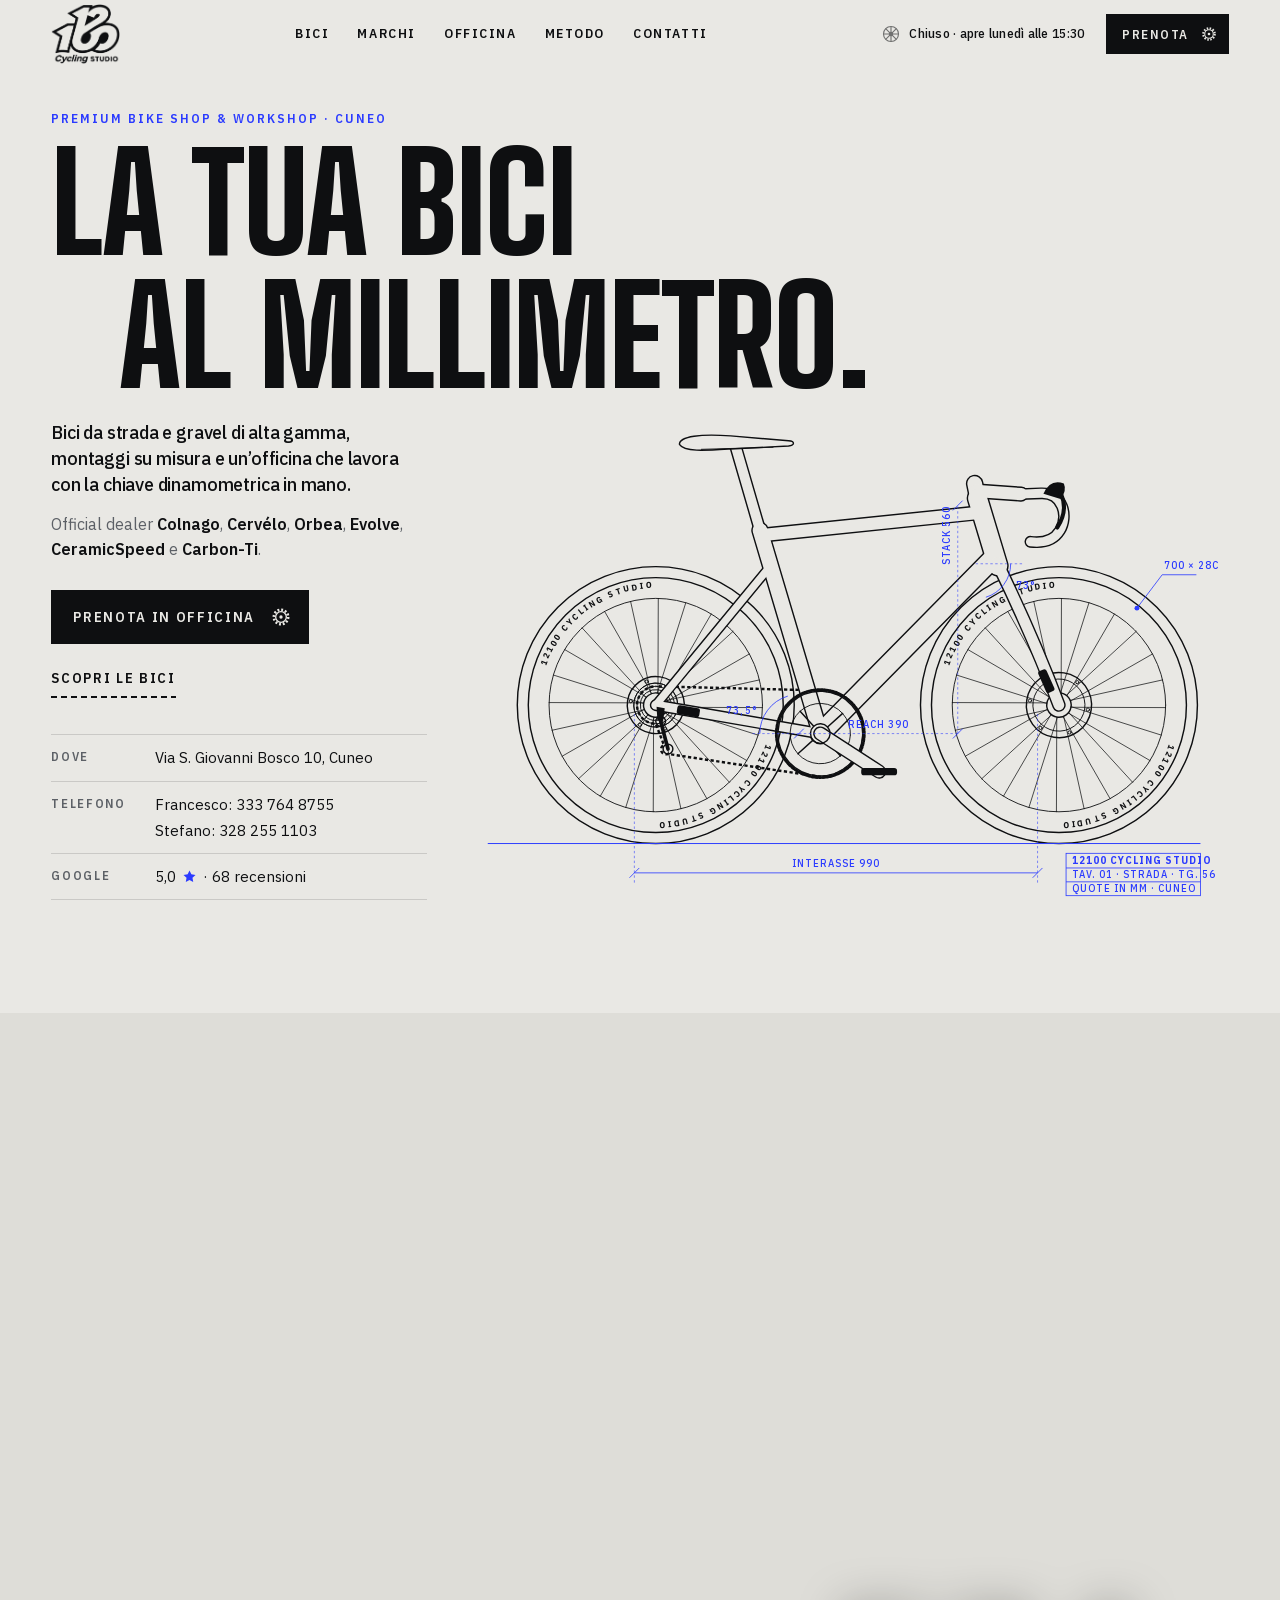
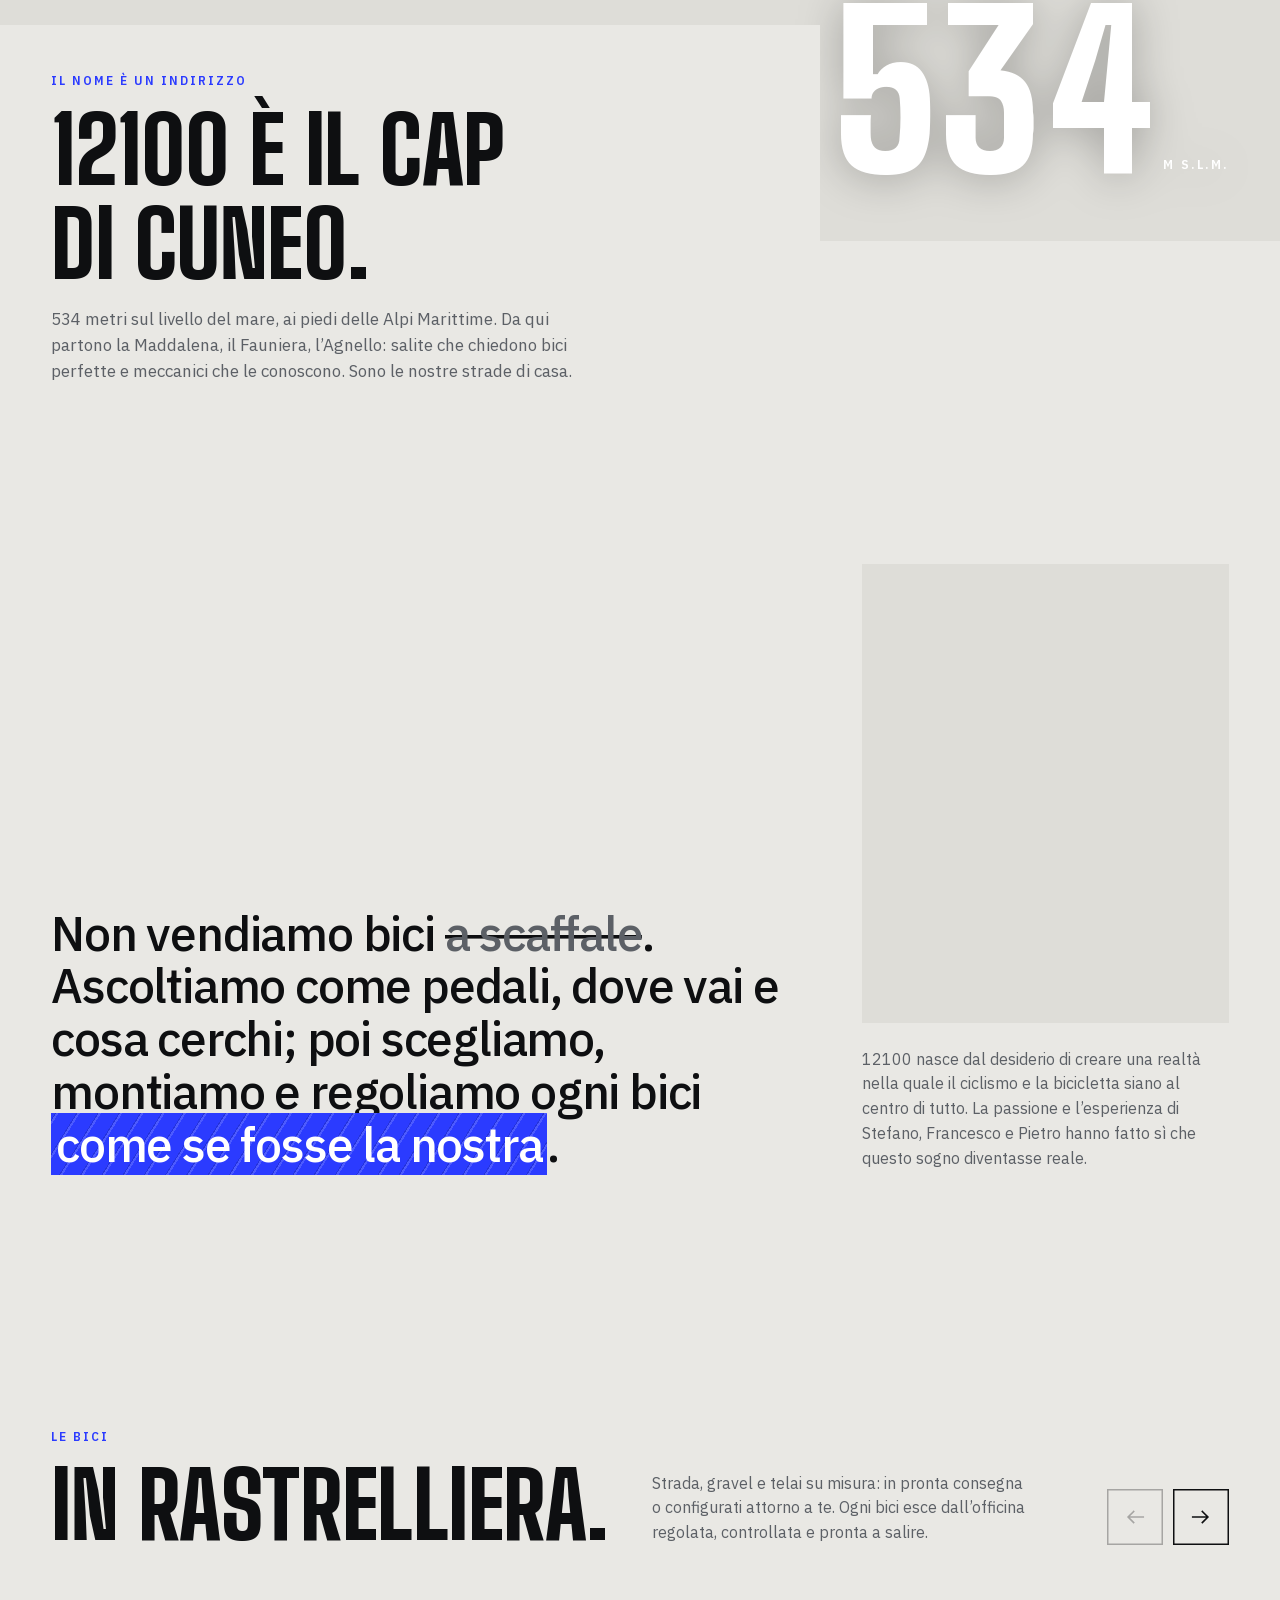
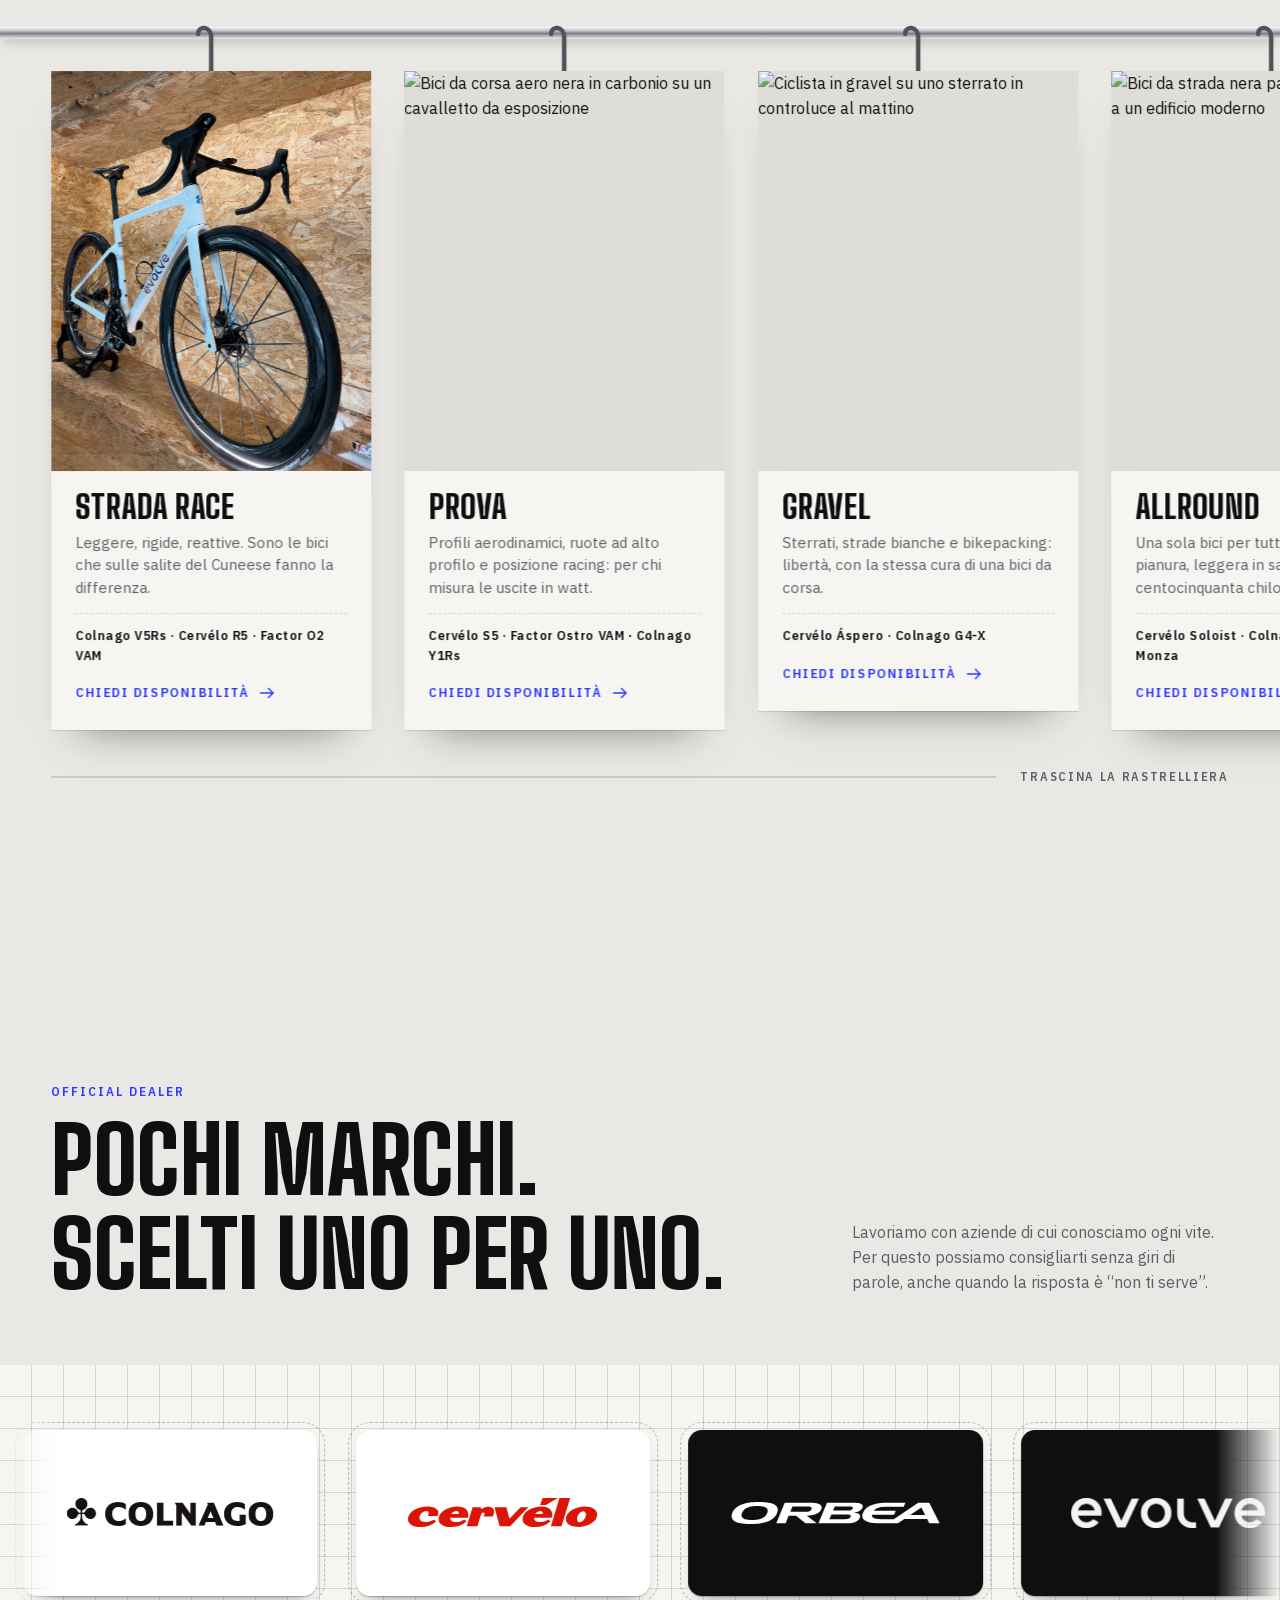
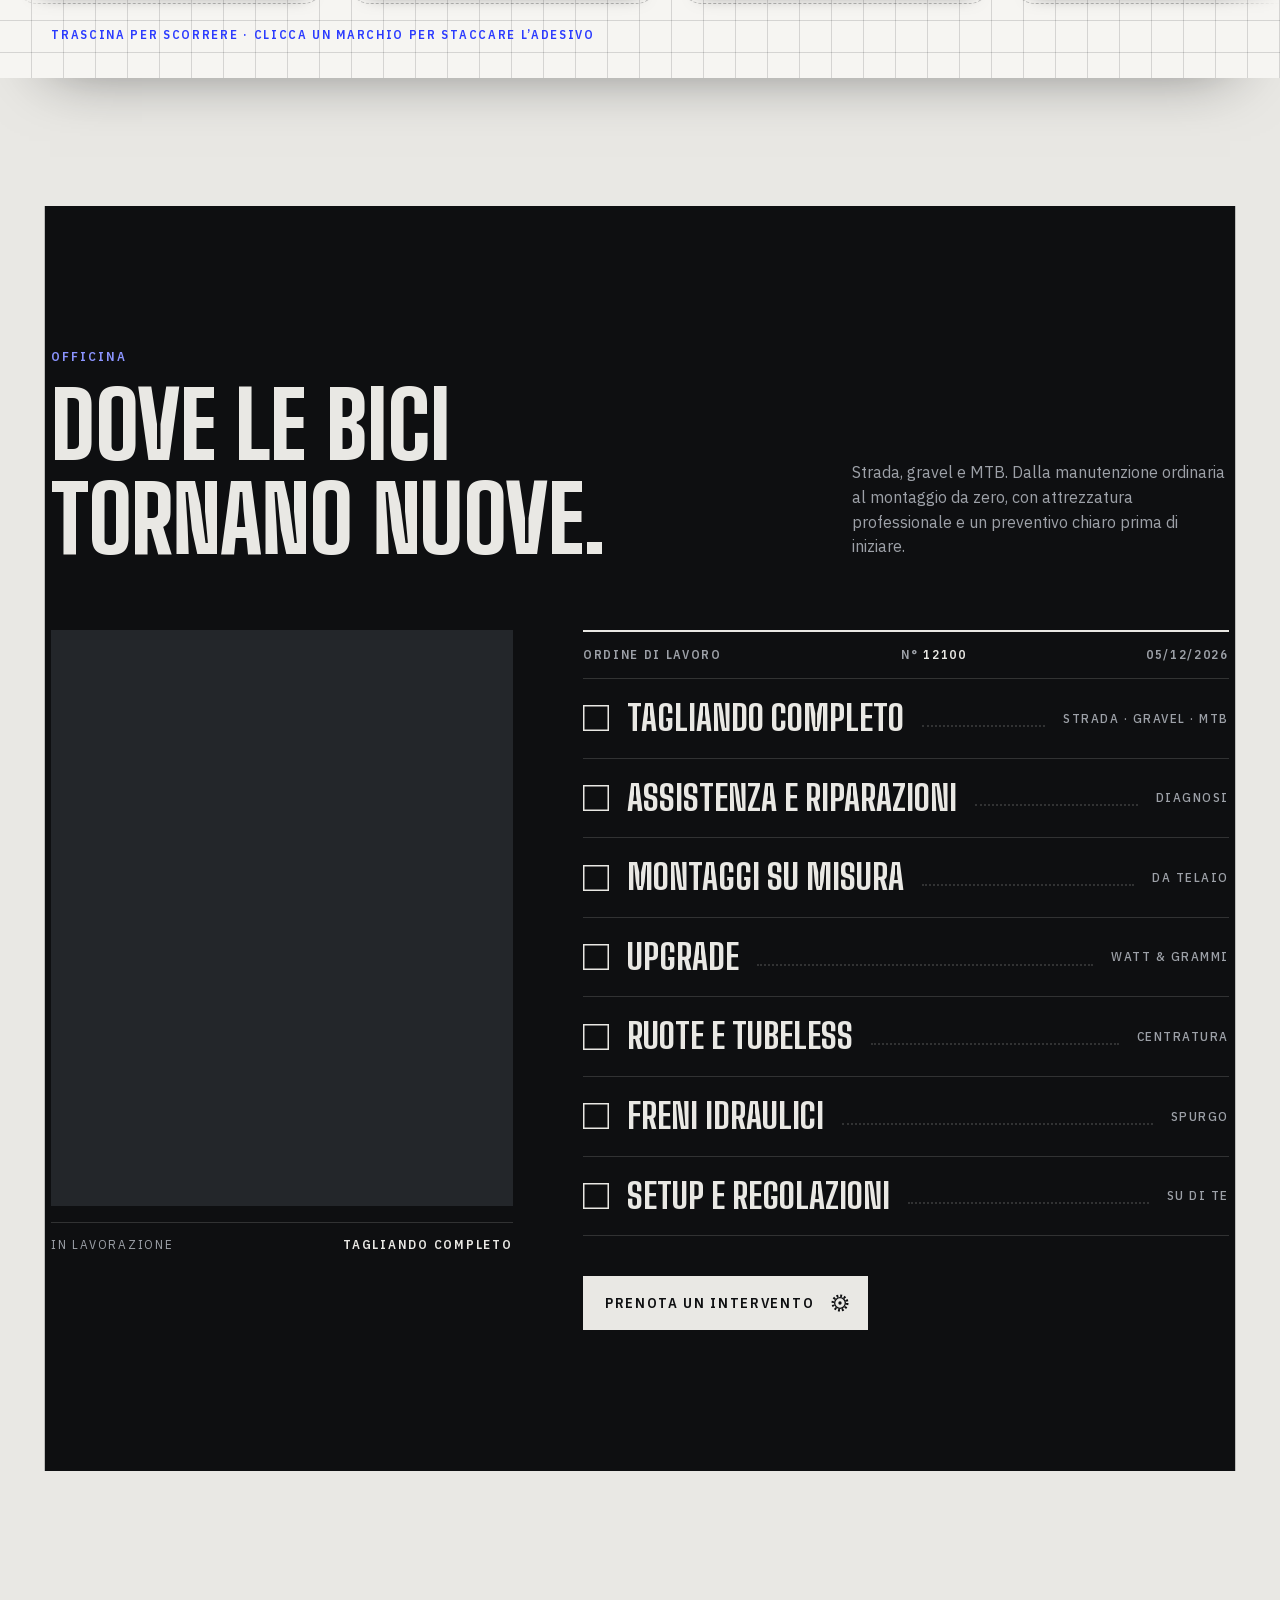
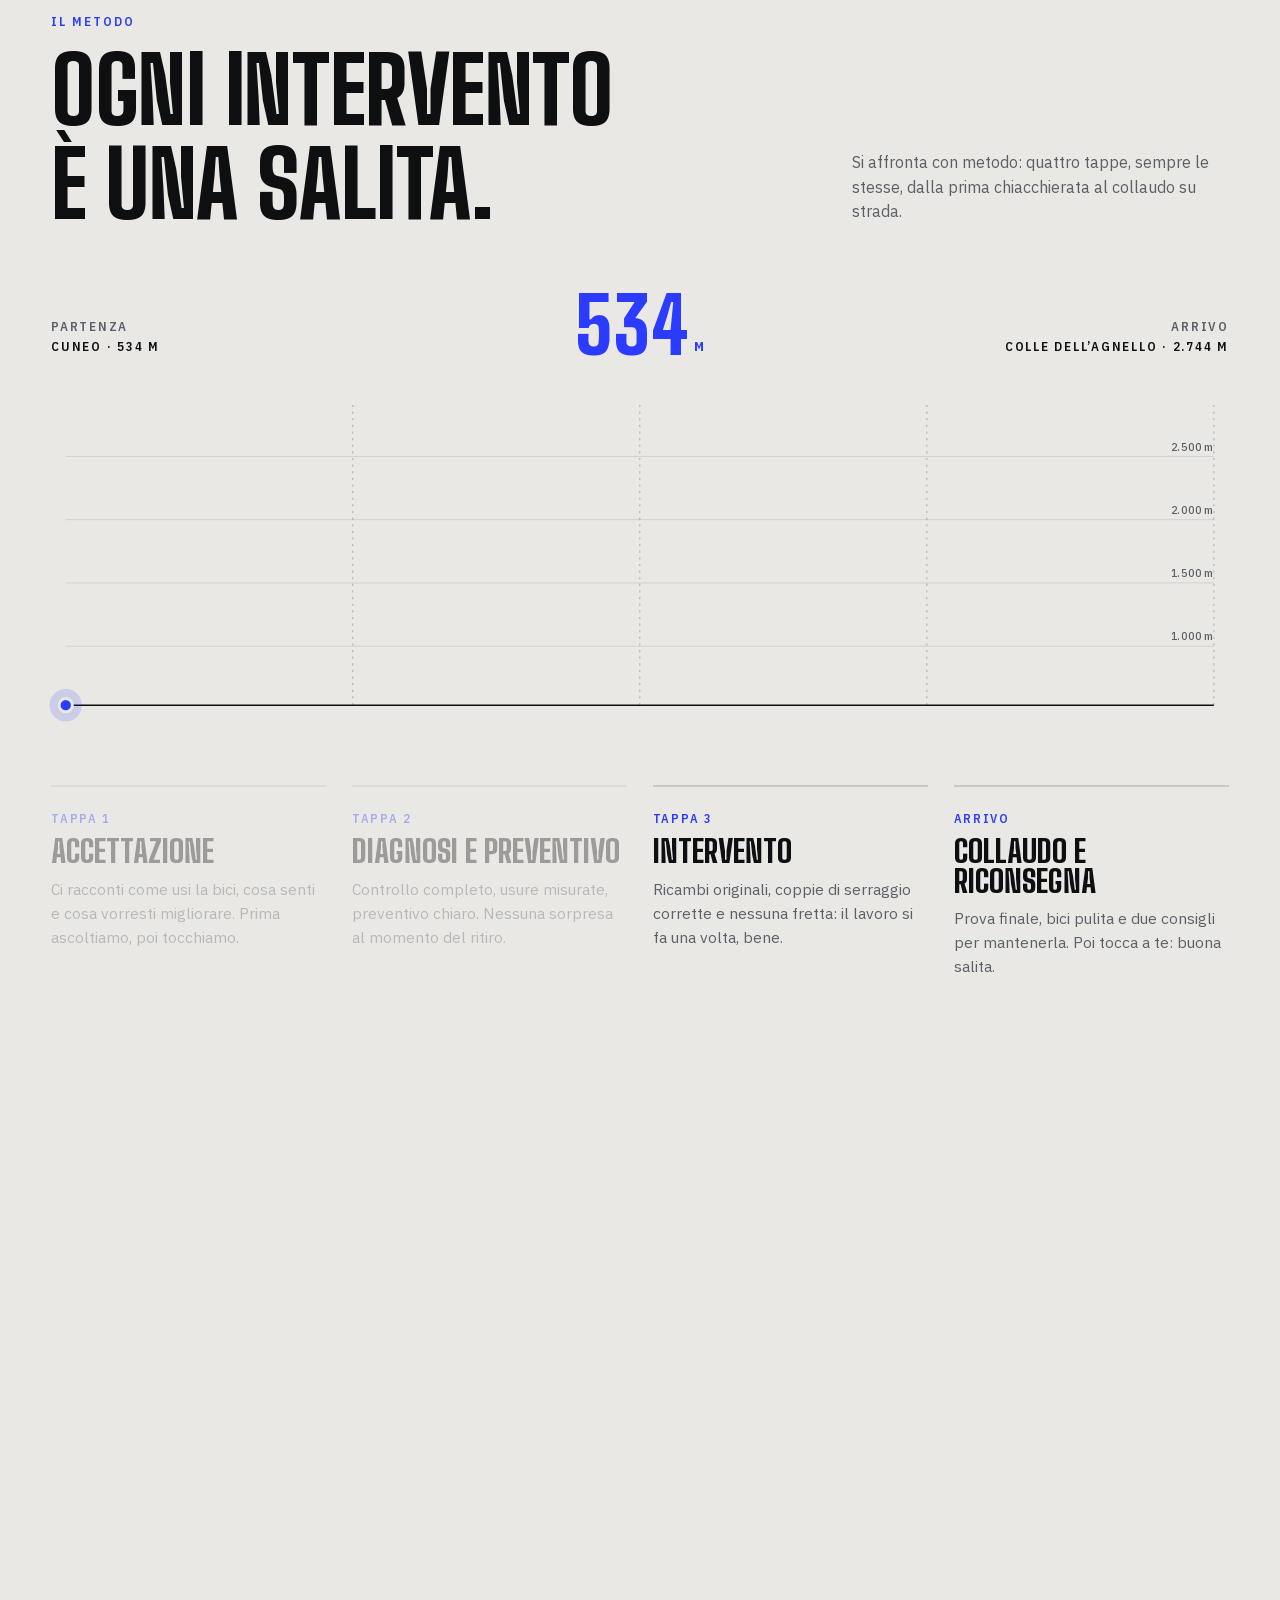
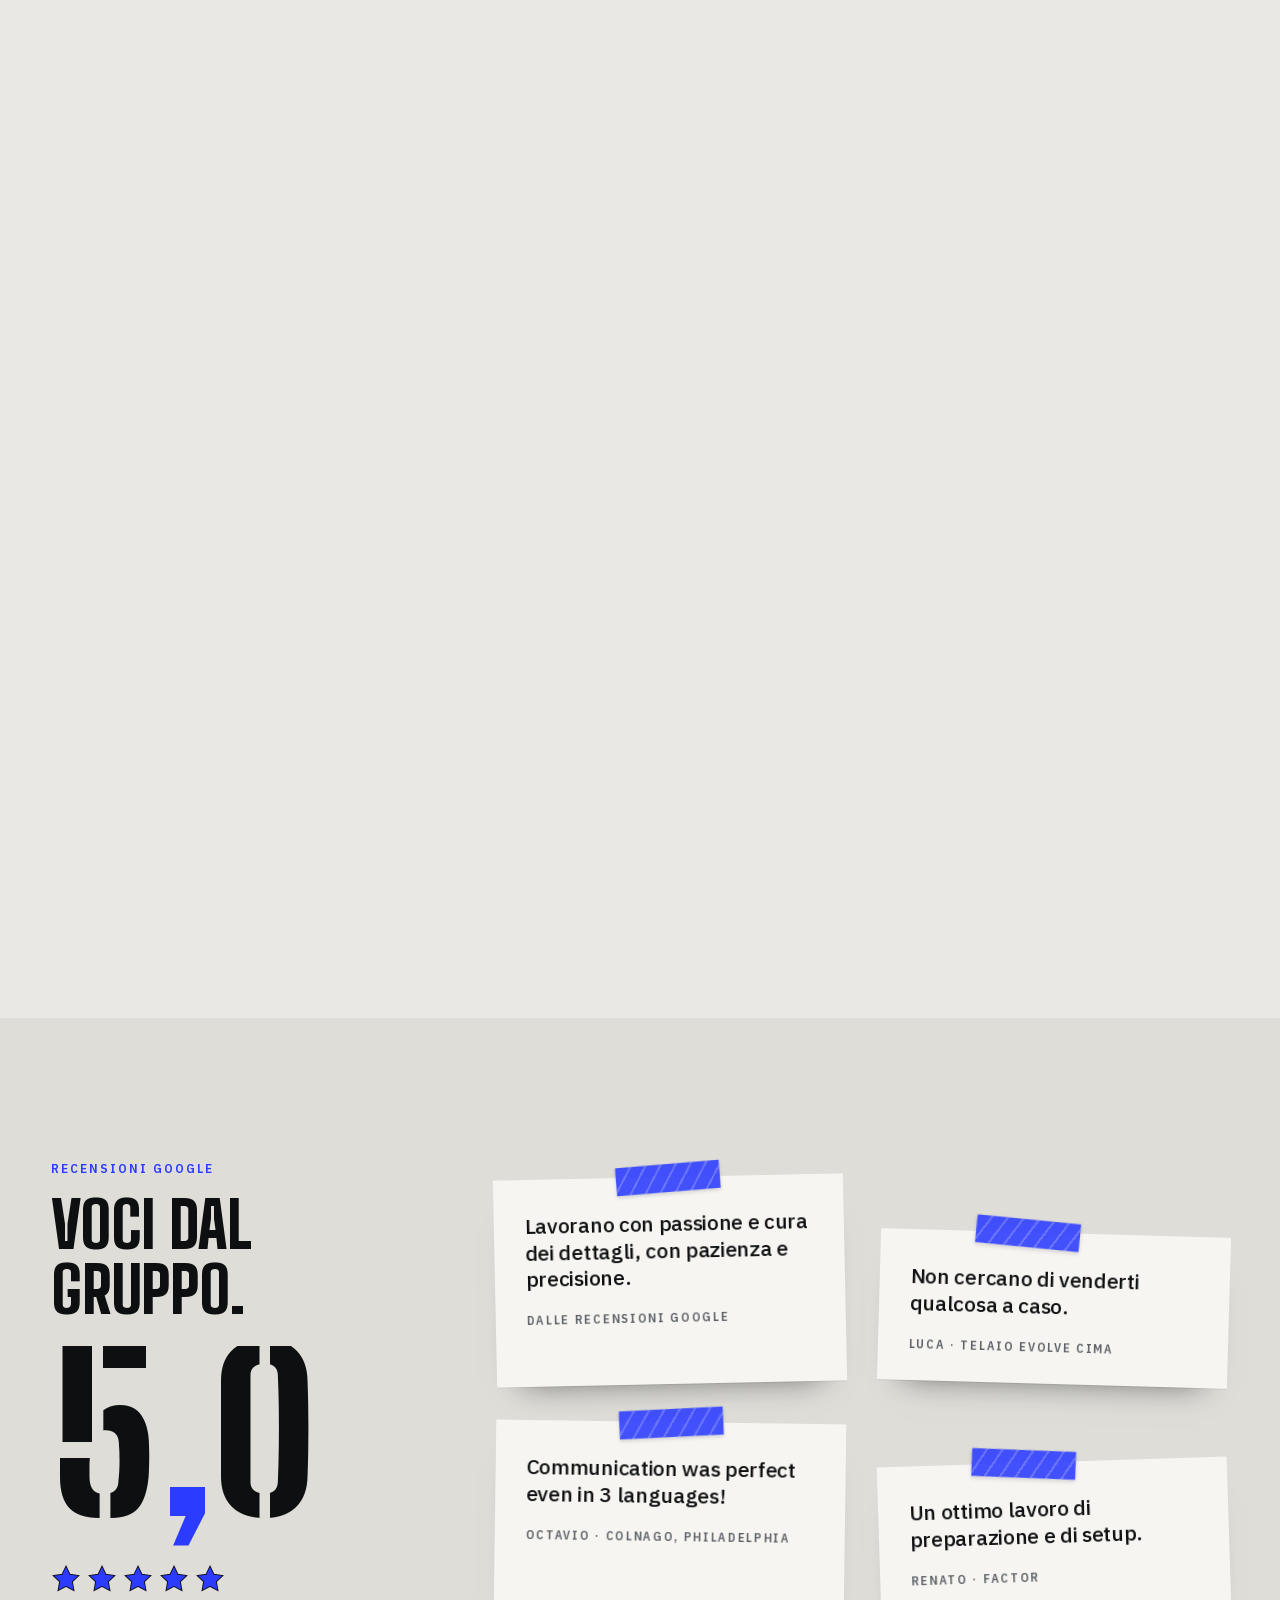
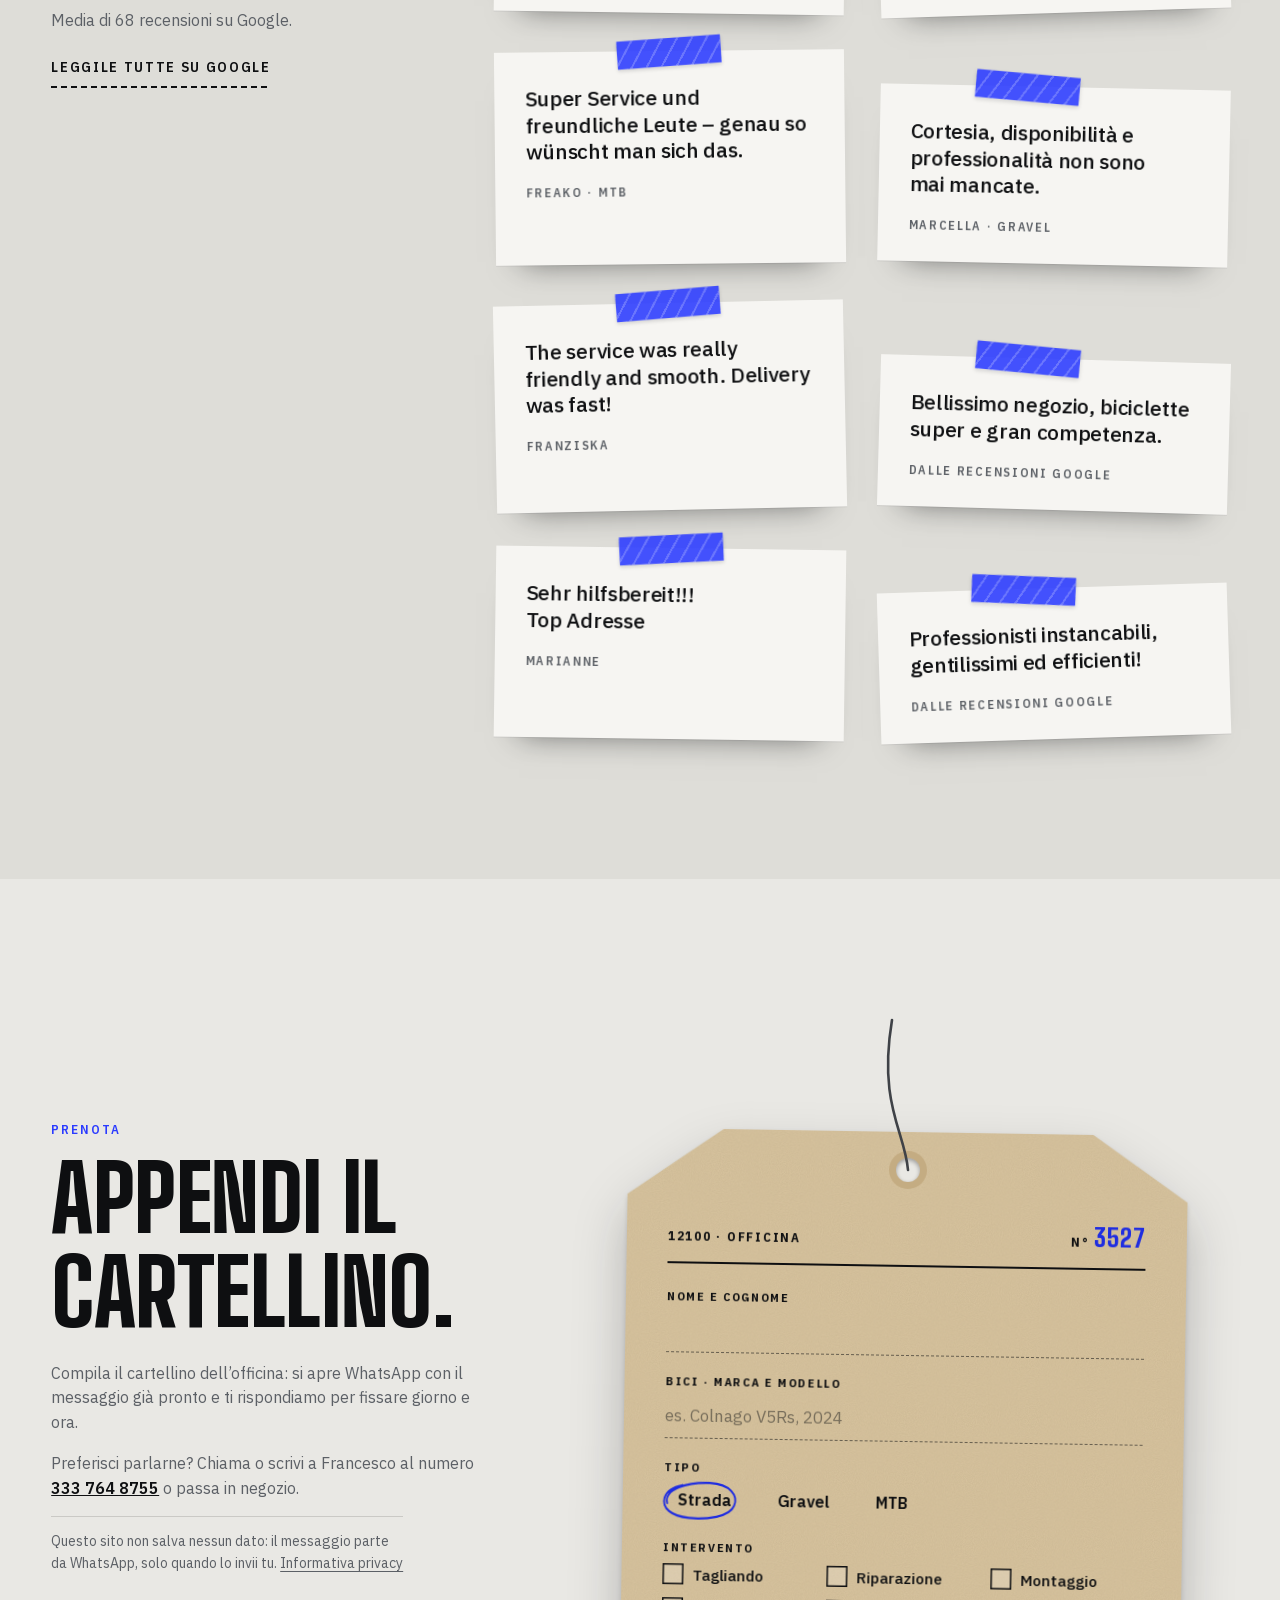
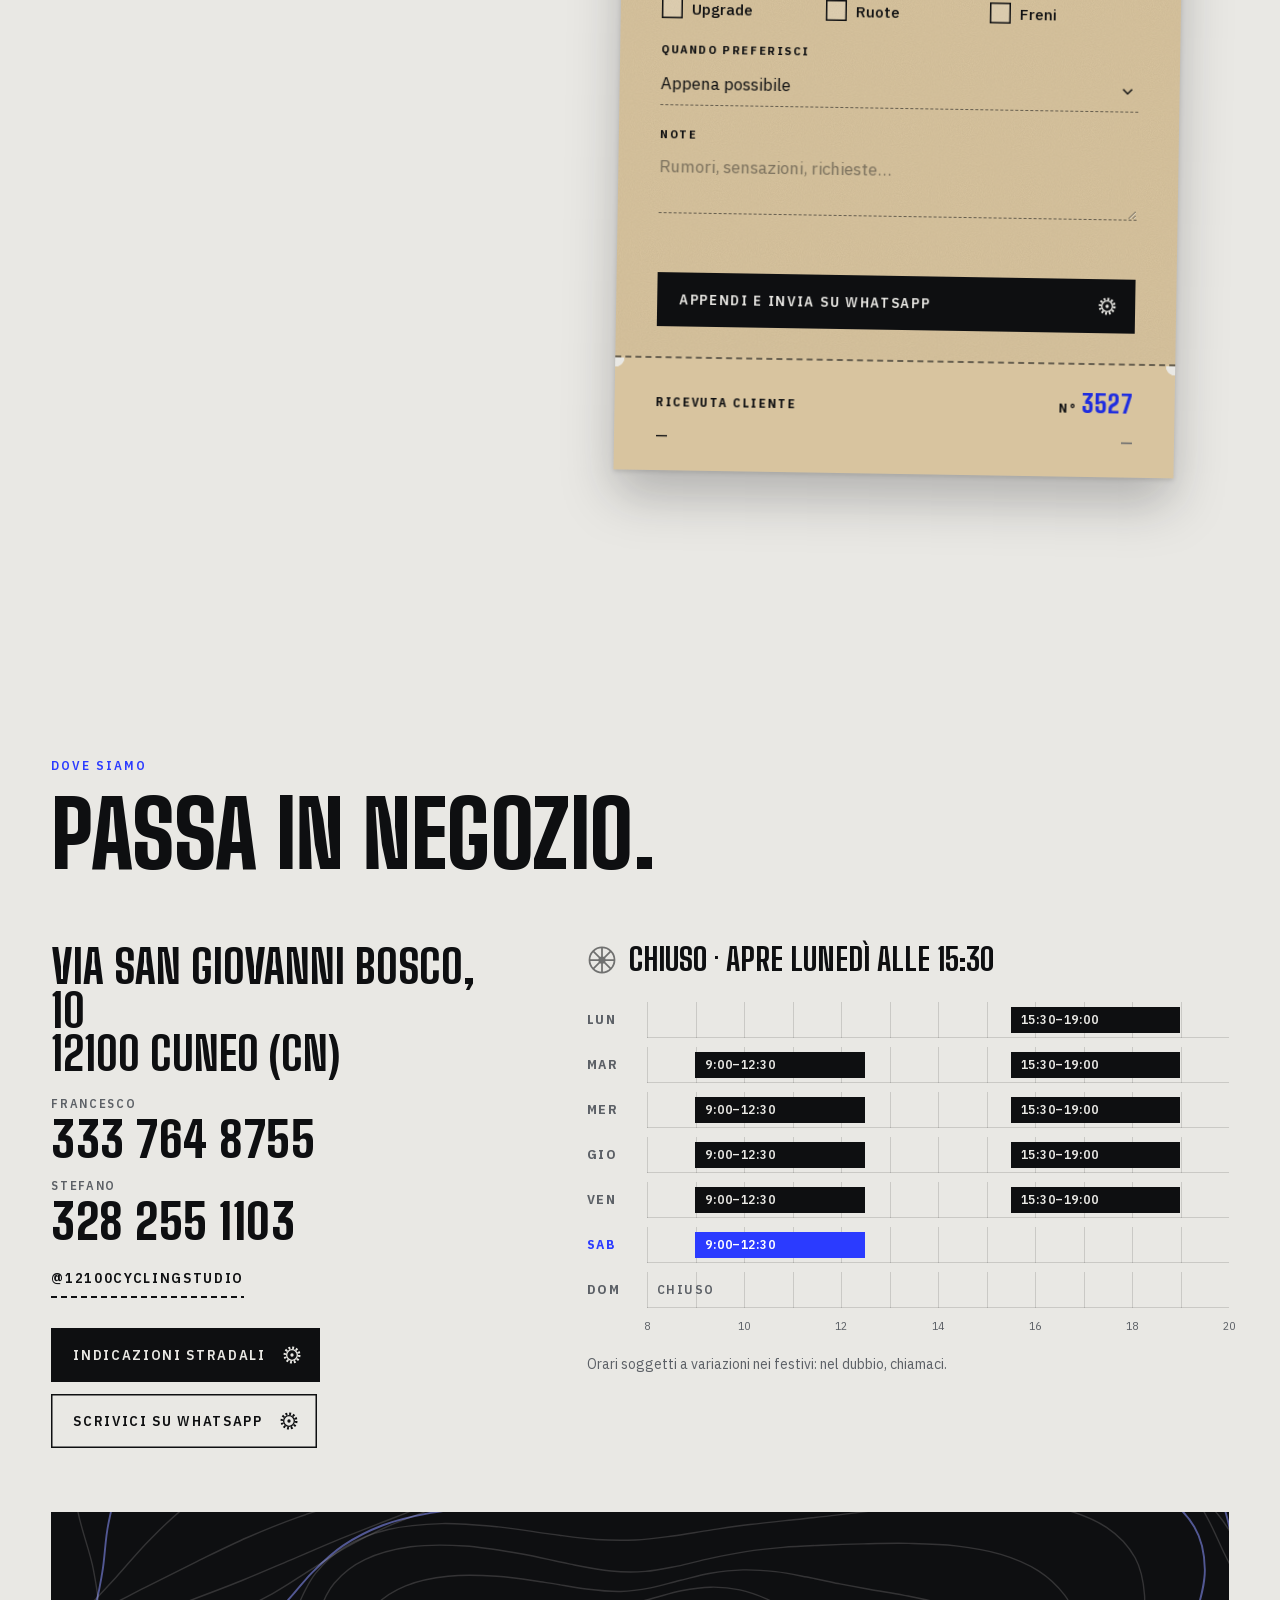
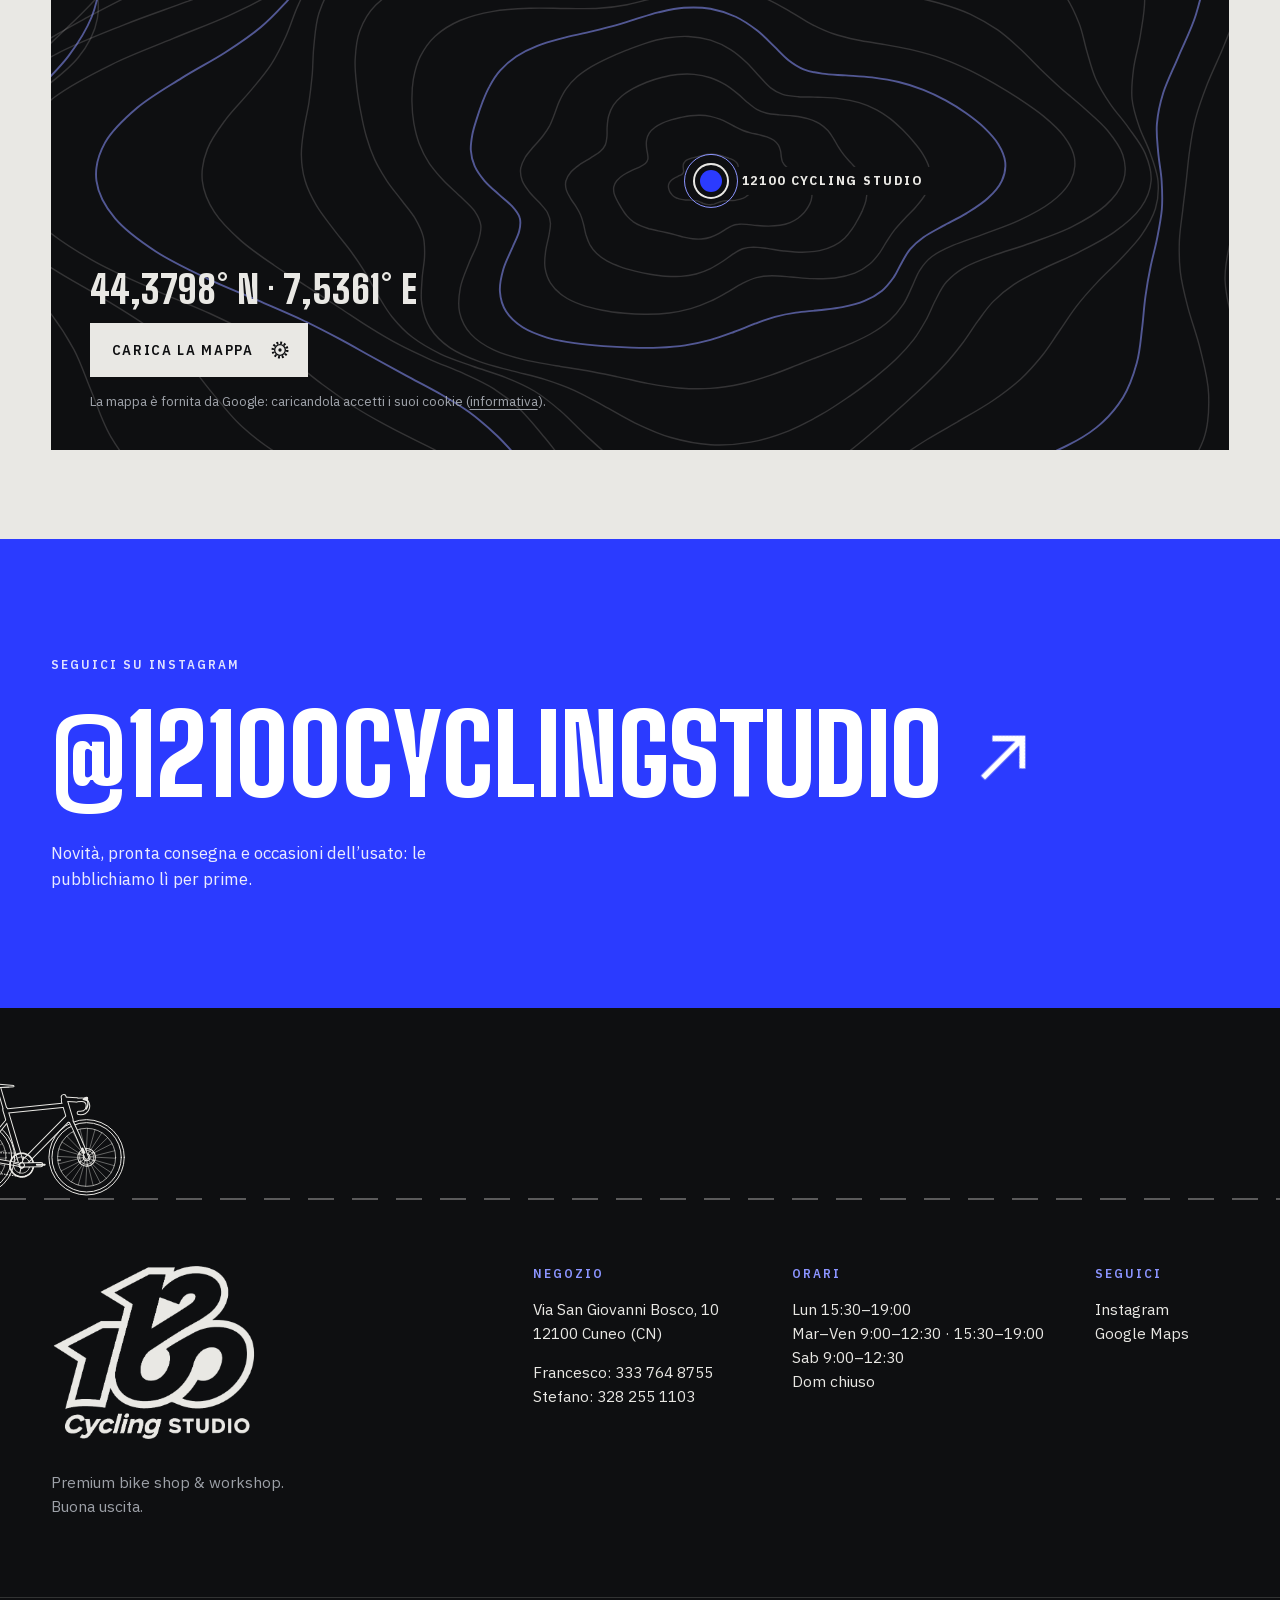
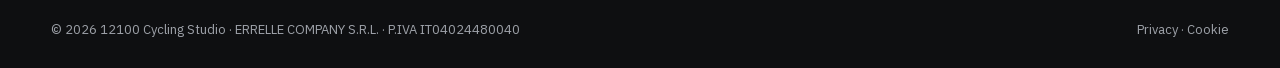
==== commit a783c6e4: "Storia del negozio, recensioni in inglese e tedesco, dati della società, logo completo nel menu Co-A" ====
--- a/index.html
+++ b/index.html
@@ -28,7 +28,7 @@
 <link rel="preload" href="assets/fonts/ibm-plex-sans-latin.woff2" as="font" type="font/woff2" crossorigin>
 <link rel="preconnect" href="https://images.unsplash.com">
 <link rel="stylesheet" href="assets/vendor/lenis-1.3.26/lenis.css">
-<link rel="stylesheet" href="assets/css/style.css?v=93e4081f4d">
+<link rel="stylesheet" href="assets/css/style.css?v=84d06e948b">
 <script>
   // Stati iniziali delle animazioni solo con JS attivo; se qualcosa non carica, il sito resta leggibile.
   document.documentElement.classList.add('js');
@@ -39,6 +39,8 @@
   "@context": "https://schema.org",
   "@type": "BikeStore",
   "name": "12100 Cycling Studio",
+  "legalName": "ERRELLE COMPANY S.R.L.",
+  "vatID": "IT04024480040",
   "description": "Premium bike shop e officina a Cuneo. Official dealer Colnago, Cervélo, Orbea, Evolve, CeramicSpeed e Carbon-Ti: vendita, montaggi su misura, upgrade e assistenza per ciclisti esigenti.",
   "telephone": "+39 333 764 8755",
   "address": {
@@ -99,8 +101,7 @@
 
 <header class="hdr" data-hdr>
   <a class="logo" href="#top" aria-label="12100 Cycling Studio — torna all’inizio">
-    <span class="logo__mark" aria-hidden="true"></span>
-    <span class="logo__txt">Cycling<br>Studio</span>
+    <span class="logo__full" aria-hidden="true"></span>
   </a>
   <nav class="hdr__nav" aria-label="Principale">
     <a href="#bici">Bici</a>
@@ -157,7 +158,7 @@
         <dl class="facts" data-hero-fade>
           <div><dt>Dove</dt><dd>Via S. Giovanni Bosco 10, Cuneo</dd></div>
           <div><dt>Telefono</dt><dd class="facts__tel"><a href="tel:+393337648755">Francesco: 333 764 8755</a><a href="tel:+393282551103">Stefano: 328 255 1103</a></dd></div>
-          <div><dt>Google</dt><dd>5,0 <svg class="facts__star" aria-hidden="true"><use href="#i-star"/></svg> · 66 recensioni</dd></div>
+          <div><dt>Google</dt><dd>5,0 <svg class="facts__star" aria-hidden="true"><use href="#i-star"/></svg> · 68 recensioni</dd></div>
         </dl>
       </div>
       <figure class="hero__drawing">
@@ -367,7 +368,7 @@
       <div class="mani__img pf" data-pf="8">
         <img src="https://images.unsplash.com/photo-1695238070098-83d6775247a7?auto=format&amp;fit=crop&amp;w=1200&amp;q=78" srcset="https://images.unsplash.com/photo-1695238070098-83d6775247a7?auto=format&amp;fit=crop&amp;w=480&amp;q=78 480w, https://images.unsplash.com/photo-1695238070098-83d6775247a7?auto=format&amp;fit=crop&amp;w=800&amp;q=78 800w, https://images.unsplash.com/photo-1695238070098-83d6775247a7?auto=format&amp;fit=crop&amp;w=1200&amp;q=78 1200w, https://images.unsplash.com/photo-1695238070098-83d6775247a7?auto=format&amp;fit=crop&amp;w=1800&amp;q=78 1800w, https://images.unsplash.com/photo-1695238070098-83d6775247a7?auto=format&amp;fit=crop&amp;w=2400&amp;q=78 2400w" sizes="(min-width: 900px) 30vw, 100vw" alt="Ciclista in discesa, foto in bianco e nero con effetto mosso" decoding="async" draggable="false">
       </div>
-      <p data-fade>Molti clienti ci seguono da anni, dal vecchio negozio a quello di Via San Giovanni Bosco. Stessa cura, stessa pazienza, stessa ossessione per i dettagli.</p>
+      <p data-fade>12100 nasce dal desiderio di creare una realtà nella quale il ciclismo e la bicicletta siano al centro di tutto. La passione e l’esperienza di Stefano, Francesco e Pietro hanno fatto sì che questo sogno diventasse reale.</p>
     </div>
   </section>
 
@@ -745,7 +746,7 @@
           <svg class="star"><use class="star__o" href="#i-star"/><use class="star__f" href="#i-star"/></svg>
           <svg class="star"><use class="star__o" href="#i-star"/><use class="star__f" href="#i-star"/></svg>
         </div>
-        <p class="voices__count">Media di 66 recensioni su Google.</p>
+        <p class="voices__count">Media di 68 recensioni su Google.</p>
         <a class="link" href="https://www.google.com/maps/search/?api=1&amp;query=12100+Cycling+Studio+Cuneo" target="_blank" rel="noopener">Leggile tutte su Google</a>
       </div>
       <div class="board" data-board>
@@ -757,17 +758,32 @@
         <figure class="clip">
           <span class="clip__tape" aria-hidden="true"></span>
           <blockquote><p>Non cercano di venderti qualcosa a caso.</p></blockquote>
-          <figcaption>Luca C. · telaio Evolve Cima</figcaption>
+          <figcaption>Luca · telaio Evolve Cima</figcaption>
+        </figure>
+        <figure class="clip">
+          <span class="clip__tape" aria-hidden="true"></span>
+          <blockquote lang="en"><p>Communication was perfect even in 3 languages!</p></blockquote>
+          <figcaption>Octavio · Colnago, Philadelphia</figcaption>
         </figure>
         <figure class="clip">
           <span class="clip__tape" aria-hidden="true"></span>
           <blockquote><p>Un ottimo lavoro di preparazione e di setup.</p></blockquote>
-          <figcaption>Renato F. · Factor</figcaption>
+          <figcaption>Renato · Factor</figcaption>
+        </figure>
+        <figure class="clip">
+          <span class="clip__tape" aria-hidden="true"></span>
+          <blockquote lang="de"><p>Super Service und freundliche Leute – genau so wünscht man sich das.</p></blockquote>
+          <figcaption>Freako · MTB</figcaption>
         </figure>
         <figure class="clip">
           <span class="clip__tape" aria-hidden="true"></span>
           <blockquote><p>Cortesia, disponibilità e professionalità non sono mai mancate.</p></blockquote>
-          <figcaption>Marcella B. · gravel</figcaption>
+          <figcaption>Marcella · gravel</figcaption>
+        </figure>
+        <figure class="clip">
+          <span class="clip__tape" aria-hidden="true"></span>
+          <blockquote lang="en"><p>The service was really friendly and smooth. Delivery was fast!</p></blockquote>
+          <figcaption>Franziska</figcaption>
         </figure>
         <figure class="clip">
           <span class="clip__tape" aria-hidden="true"></span>
@@ -776,6 +792,11 @@
         </figure>
         <figure class="clip">
           <span class="clip__tape" aria-hidden="true"></span>
+          <blockquote lang="de"><p>Sehr hilfsbereit!!! Top Adresse</p></blockquote>
+          <figcaption>Marianne</figcaption>
+        </figure>
+        <figure class="clip">
+          <span class="clip__tape" aria-hidden="true"></span>
           <blockquote><p>Professionisti instancabili, gentilissimi ed efficienti!</p></blockquote>
           <figcaption>Dalle recensioni Google</figcaption>
         </figure>
@@ -790,7 +811,7 @@
         <p class="kicker">Prenota</p>
         <h2 class="h2" id="prenota-title" data-reveal>Appendi il cartellino.</h2>
         <p data-fade>Compila il cartellino dell’officina: si apre WhatsApp con il messaggio già pronto e ti rispondiamo per fissare giorno e ora.</p>
-        <p class="book__alt" data-fade>Preferisci parlarne? Chiama il <a href="tel:+393337648755">333 764 8755</a> o passa in negozio.</p>
+        <p class="book__alt" data-fade>Preferisci parlarne? Chiama o scrivi a Francesco al numero <a href="tel:+393337648755">333 764 8755</a> o passa in negozio.</p>
         <p class="book__note" data-fade>Questo sito non salva nessun dato: il messaggio parte da WhatsApp, solo quando lo invii tu. <a href="privacy.html#whatsapp">Informativa privacy</a></p>
       </div>
 
@@ -1079,7 +1100,7 @@
     </div>
   </div>
   <div class="wrap foot__legal">
-    <p>© <span data-year>2026</span> 12100 Cycling Studio · P.IVA XXXXXXXXXXX</p>
+    <p>© <span data-year>2026</span> 12100 Cycling Studio · ERRELLE COMPANY S.R.L. · P.IVA IT04024480040</p>
     <p><a href="privacy.html">Privacy</a> · <a href="privacy.html#cookie">Cookie</a></p>
   </div>
 </footer>
--- a/assets/css/style.css
+++ b/assets/css/style.css
@@ -268,20 +268,18 @@
 
 .logo { display: inline-flex; align-items: center; gap: 11px; text-decoration: none; line-height: 1; }
 /* Logo ufficiale usato come maschera: prende il colore del testo (scuro sul chiaro, chiaro sul nero). */
-.logo__mark, .logo__full { display: block; flex: none; background-color: currentColor; transition: background-color .35s; }
-.logo__mark {
-  height: 44px;
-  aspect-ratio: 593 / 427;
-  -webkit-mask: url("../img/logo-mark.png") center / contain no-repeat;
-  mask: url("../img/logo-mark.png") center / contain no-repeat;
-}
 .logo__full {
+  display: block;
+  flex: none;
   width: clamp(170px, 16vw, 240px);
   aspect-ratio: 593 / 514;
+  background-color: currentColor;
   -webkit-mask: url("../img/logo-full.png") center / contain no-repeat;
   mask: url("../img/logo-full.png") center / contain no-repeat;
-}
-.logo__txt { font-stretch: 85%; font-weight: 600; font-size: 10.5px; letter-spacing: .16em; text-transform: uppercase; line-height: 1.05; }
+  transition: background-color .35s;
+}
+/* nel menu in alto: il logo completo, con la scritta sotto */
+.hdr .logo__full { width: auto; height: 60px; }
 
 .hdr__nav { display: flex; gap: clamp(18px, 2.2vw, 34px); margin-inline: auto; }
 .hdr__nav a {
@@ -753,11 +751,11 @@
   transform: rotate(var(--r));
   transition: transform .6s var(--ease), box-shadow .6s var(--ease);
 }
-.clip:nth-child(2) { --r: 1.6deg; margin-top: 56px; }
-.clip:nth-child(3) { --r: .8deg; }
-.clip:nth-child(4) { --r: -1.8deg; margin-top: 40px; }
-.clip:nth-child(5) { --r: -.6deg; }
-.clip:nth-child(6) { --r: 1.2deg; margin-top: 36px; }
+.clip:nth-child(6n+2) { --r: 1.6deg; margin-top: 56px; }
+.clip:nth-child(6n+3) { --r: .8deg; }
+.clip:nth-child(6n+4) { --r: -1.8deg; margin-top: 40px; }
+.clip:nth-child(6n+5) { --r: -.6deg; }
+.clip:nth-child(6n) { --r: 1.2deg; margin-top: 36px; }
 .clip:hover { transform: rotate(0deg) translateY(-6px); box-shadow: 0 1px 0 rgba(14, 15, 17, .06), 0 34px 40px -28px rgba(14, 15, 17, .55); }
 .clip__tape {
   position: absolute;
@@ -966,8 +964,6 @@
 .doc-body p a, .doc-body dd a { color: var(--blue); text-decoration: underline; text-decoration-thickness: 1px; text-underline-offset: 3px; }
 .doc-body .facts { margin-top: 24px; }
 .doc-body .facts > div { grid-template-columns: 150px 1fr; }
-/* dati ancora da inserire: evidenziati come un cartellino kraft */
-.todo { padding: .05em .35em; background: var(--kraft); outline: 1px dashed rgba(14, 15, 17, .5); outline-offset: -1px; -webkit-box-decoration-break: clone; box-decoration-break: clone; }
 .foot--slim { padding-top: 0; }
 @media (max-width: 1023px) {
   .doc-grid { grid-template-columns: 1fr; }
@@ -989,7 +985,7 @@
 }
 @media (max-width: 1023px) {
   :root { --hdr: 62px; }
-  .logo__mark { height: 38px; }
+  .hdr .logo__full { height: 54px; }
   .hdr__nav { display: none; }
   .hdr__right { margin-left: auto; }
   .hdr__menu { display: inline-flex; }
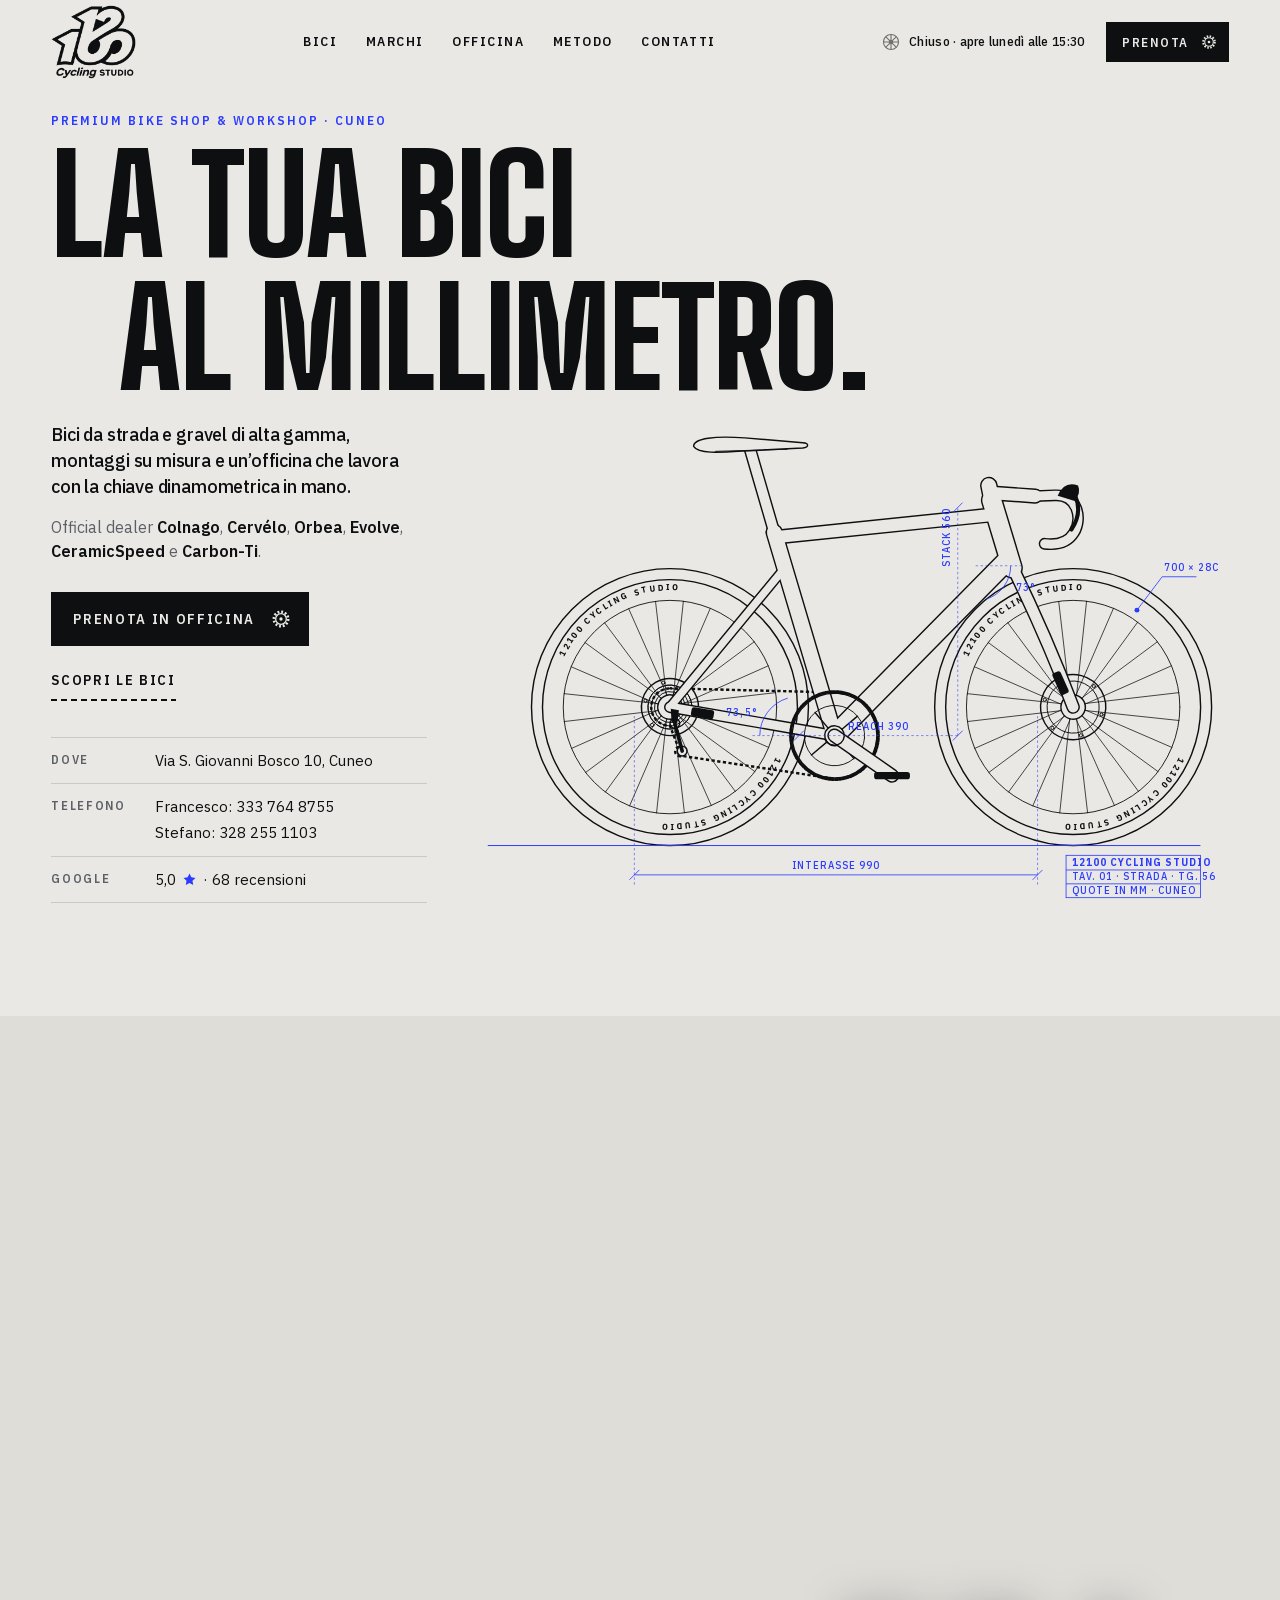
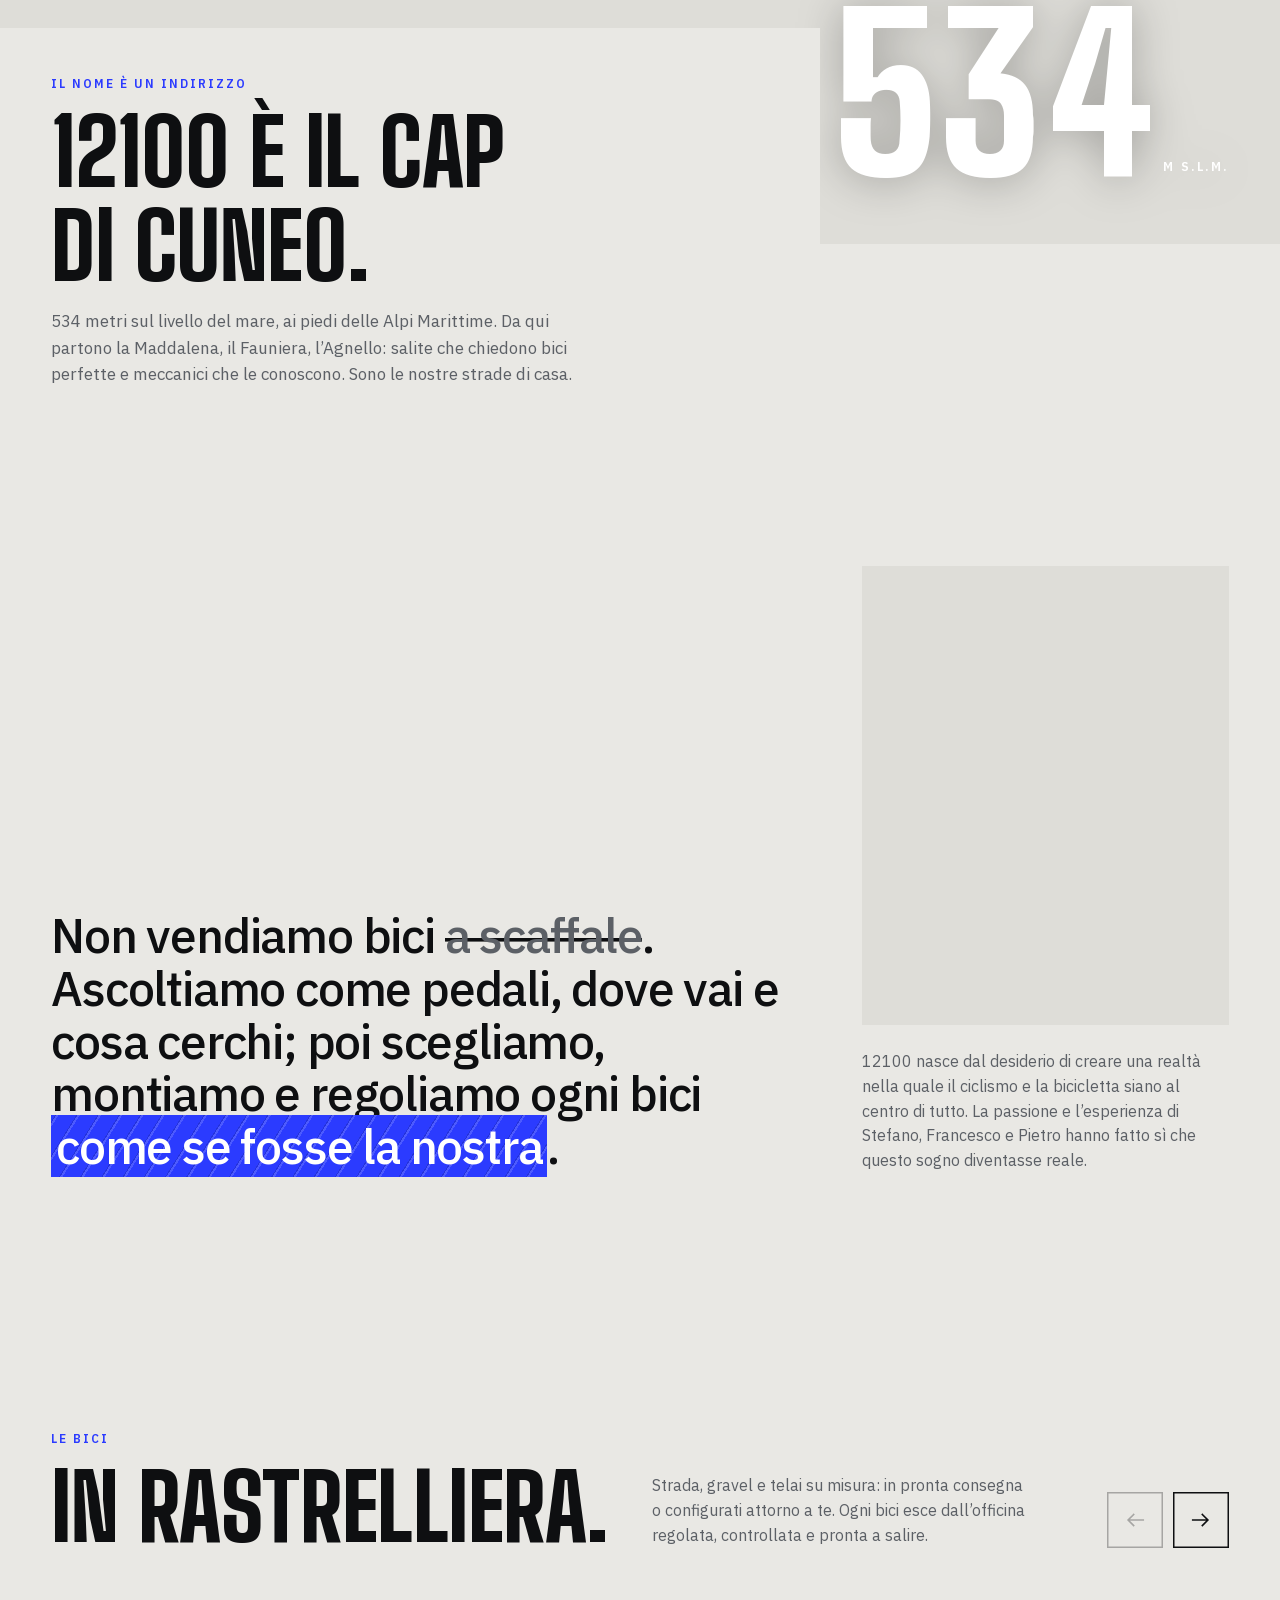
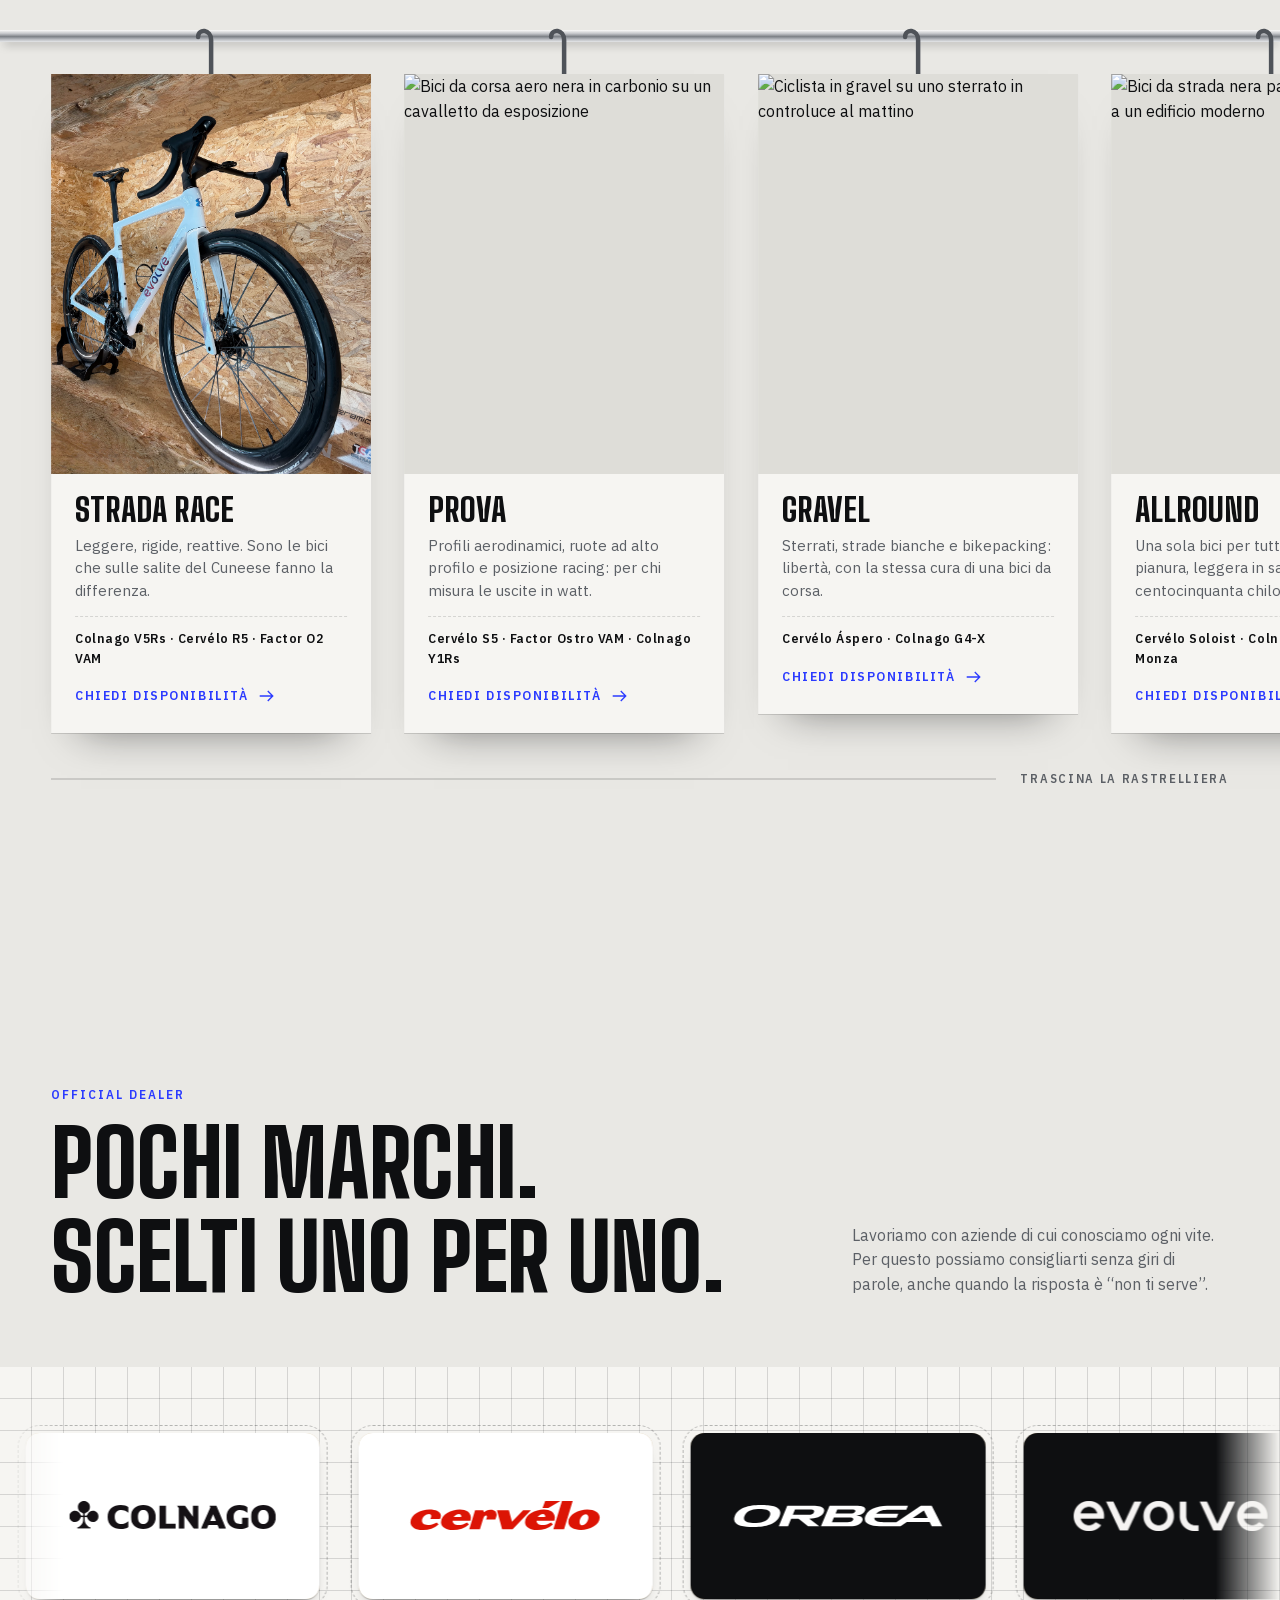
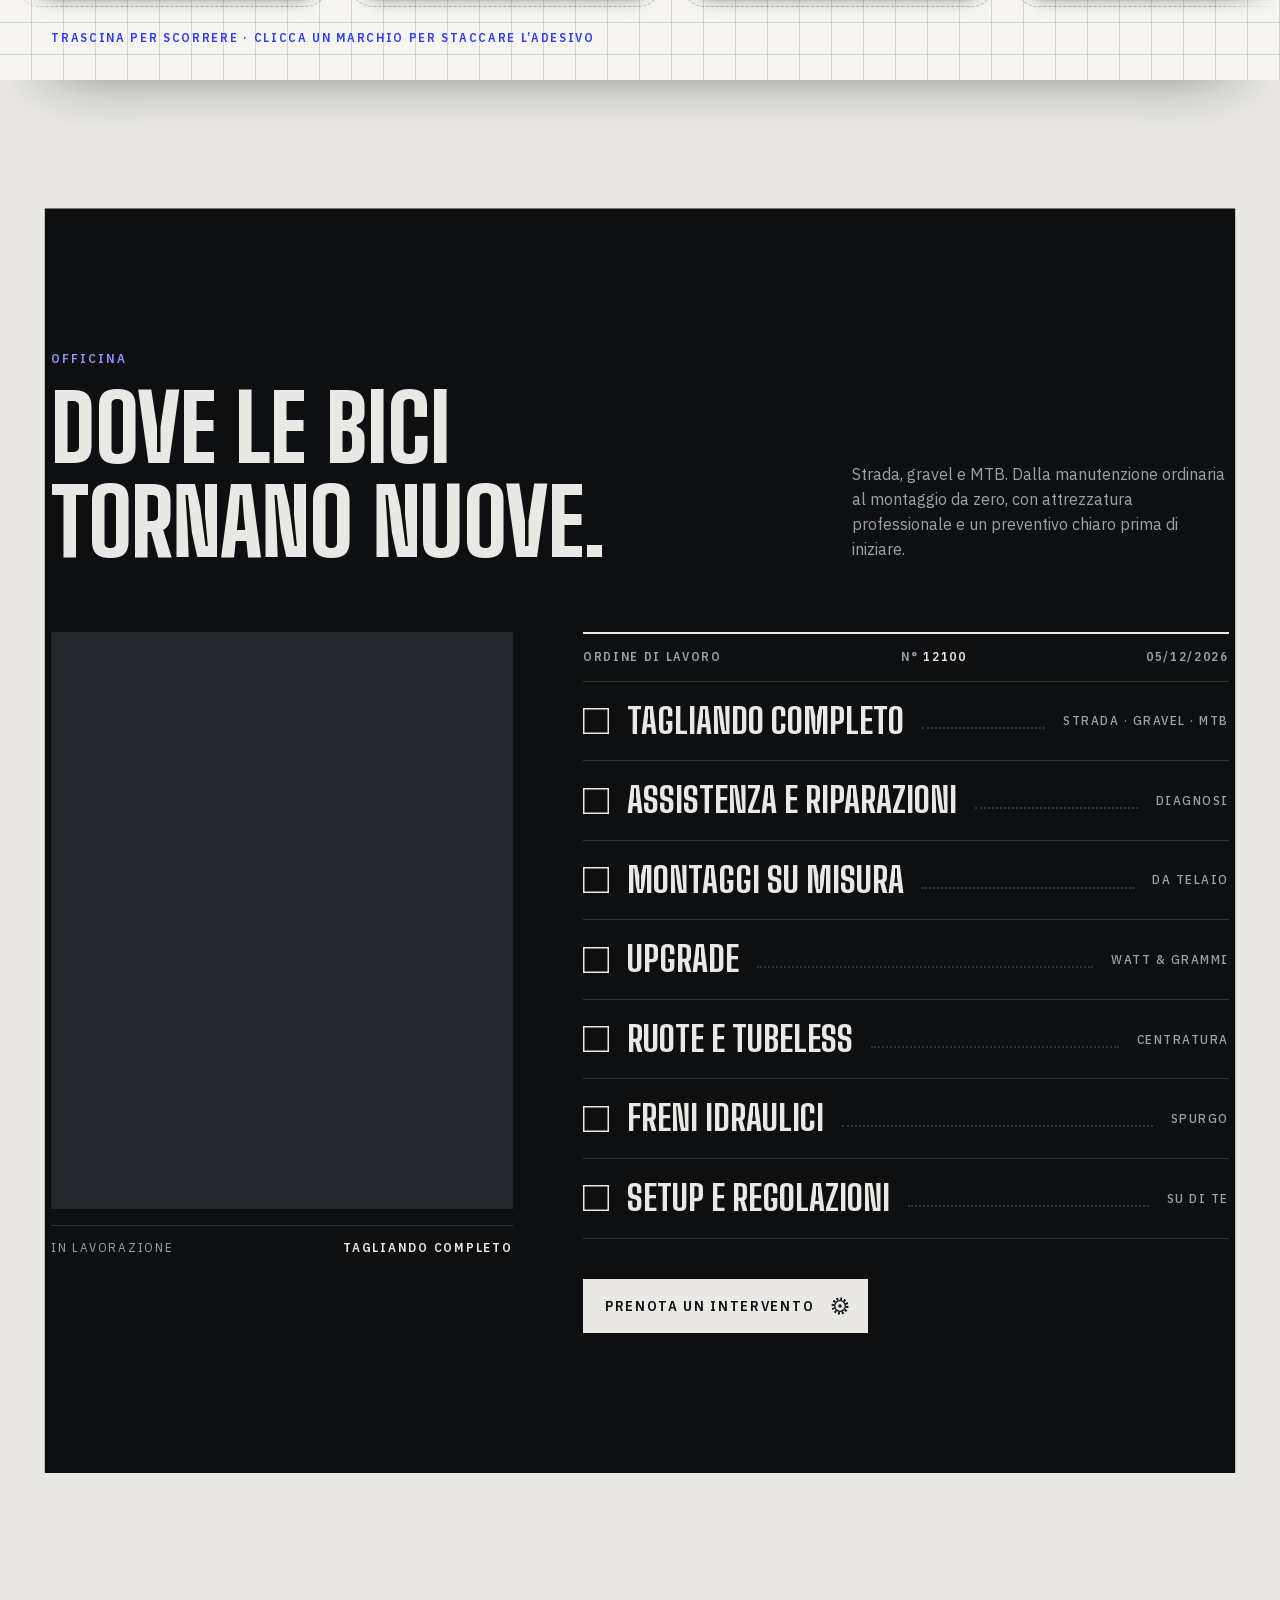
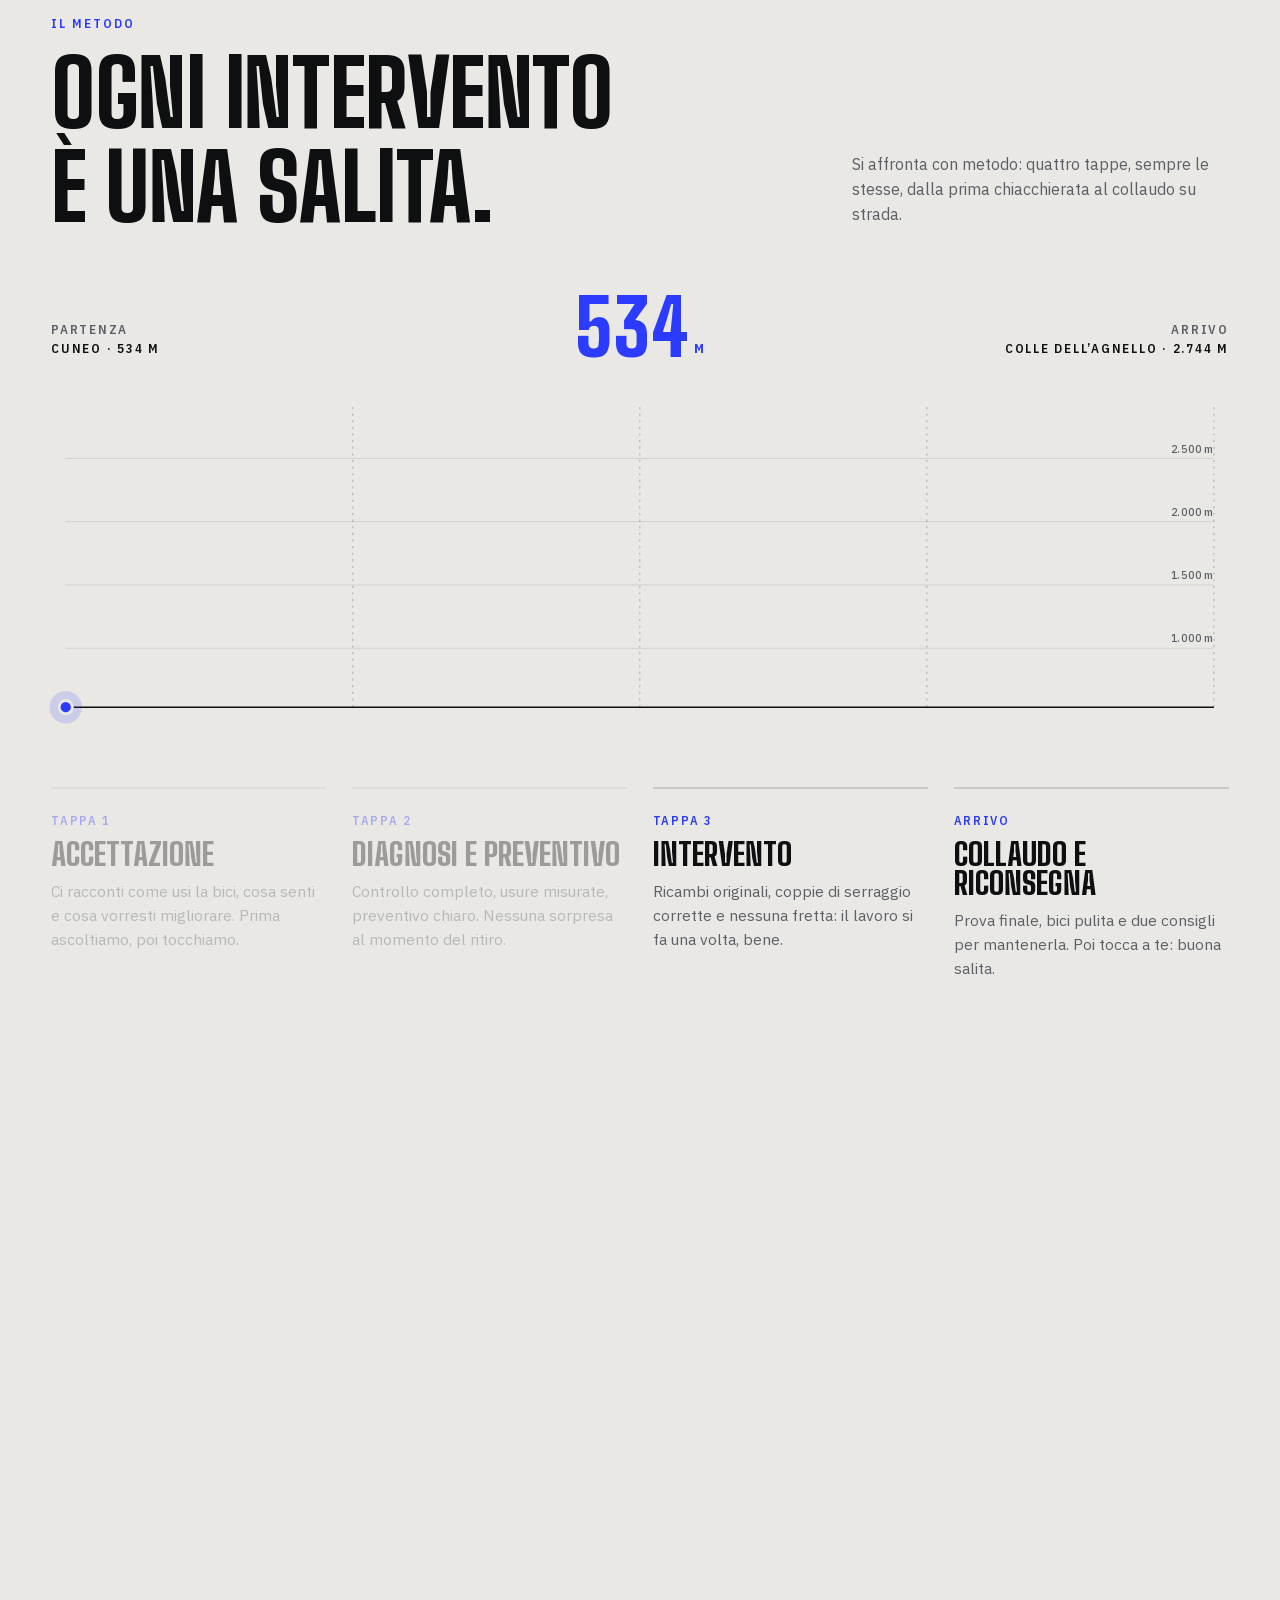
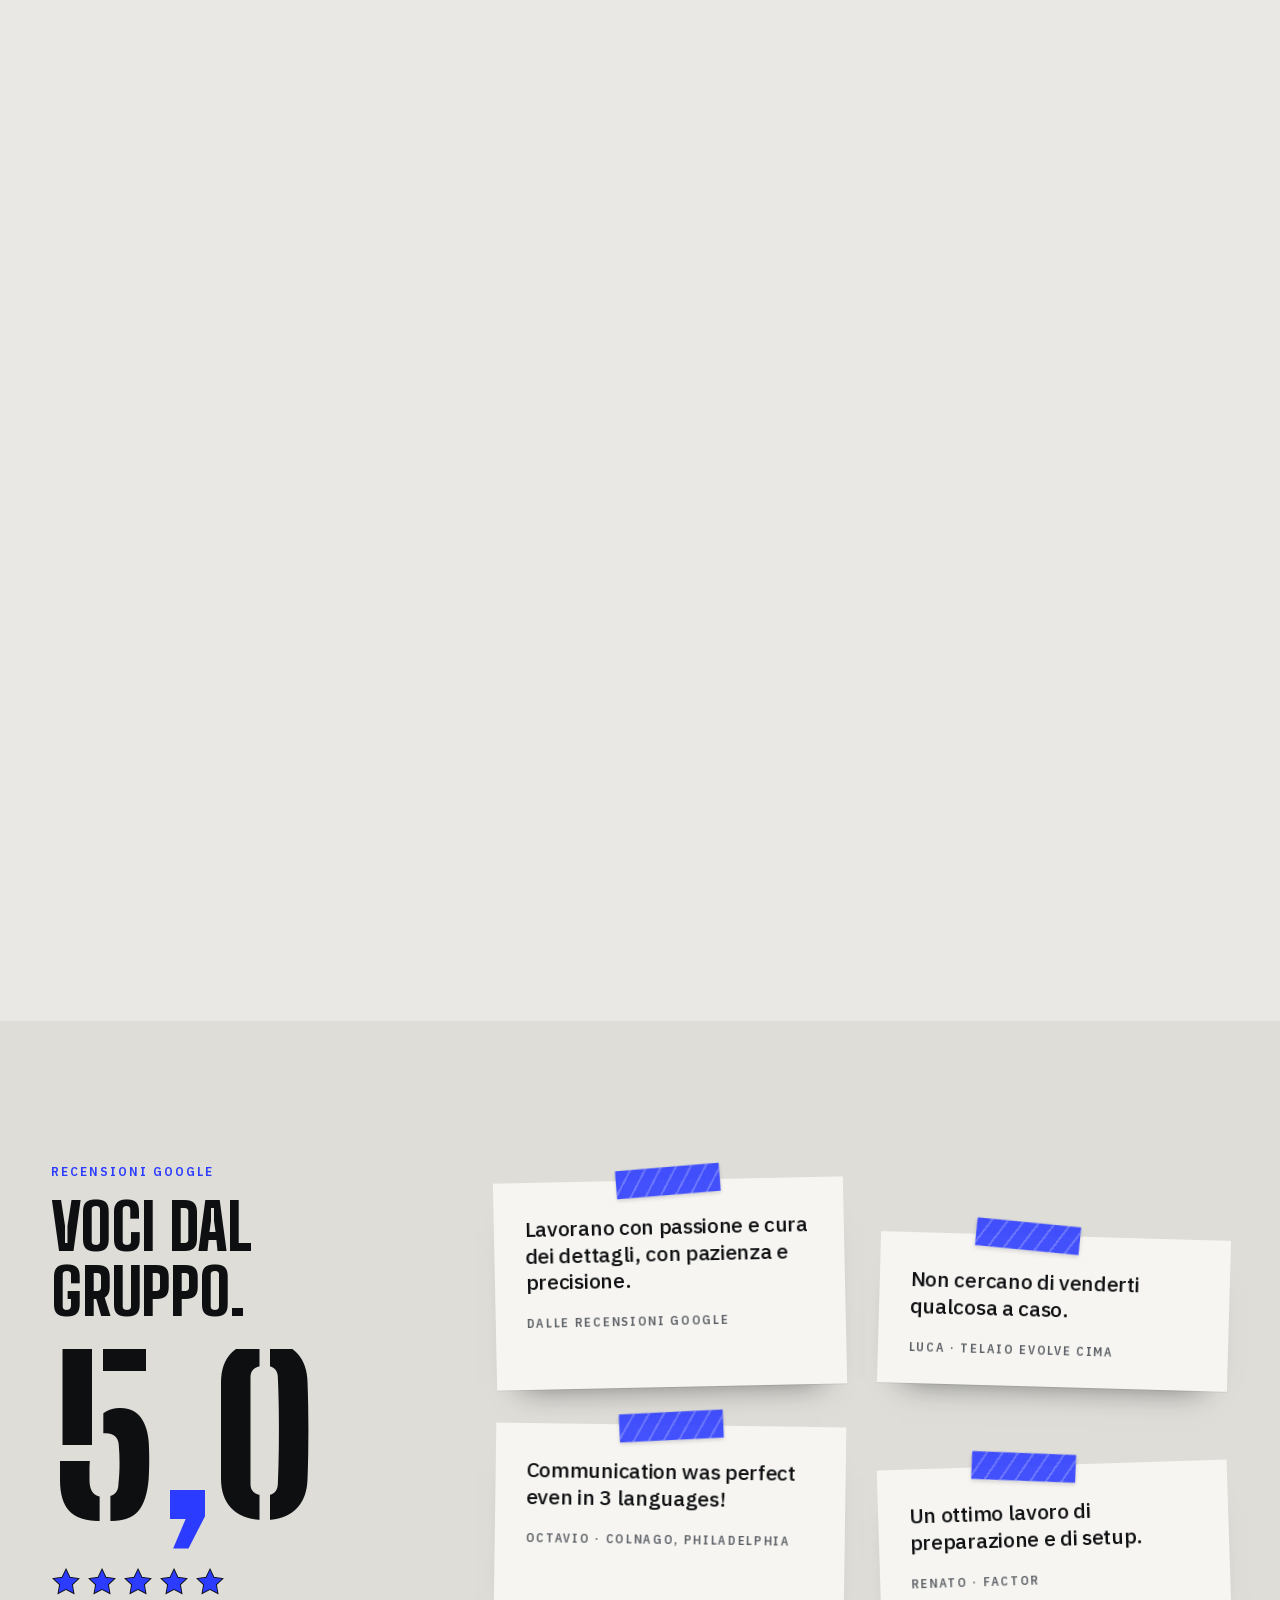
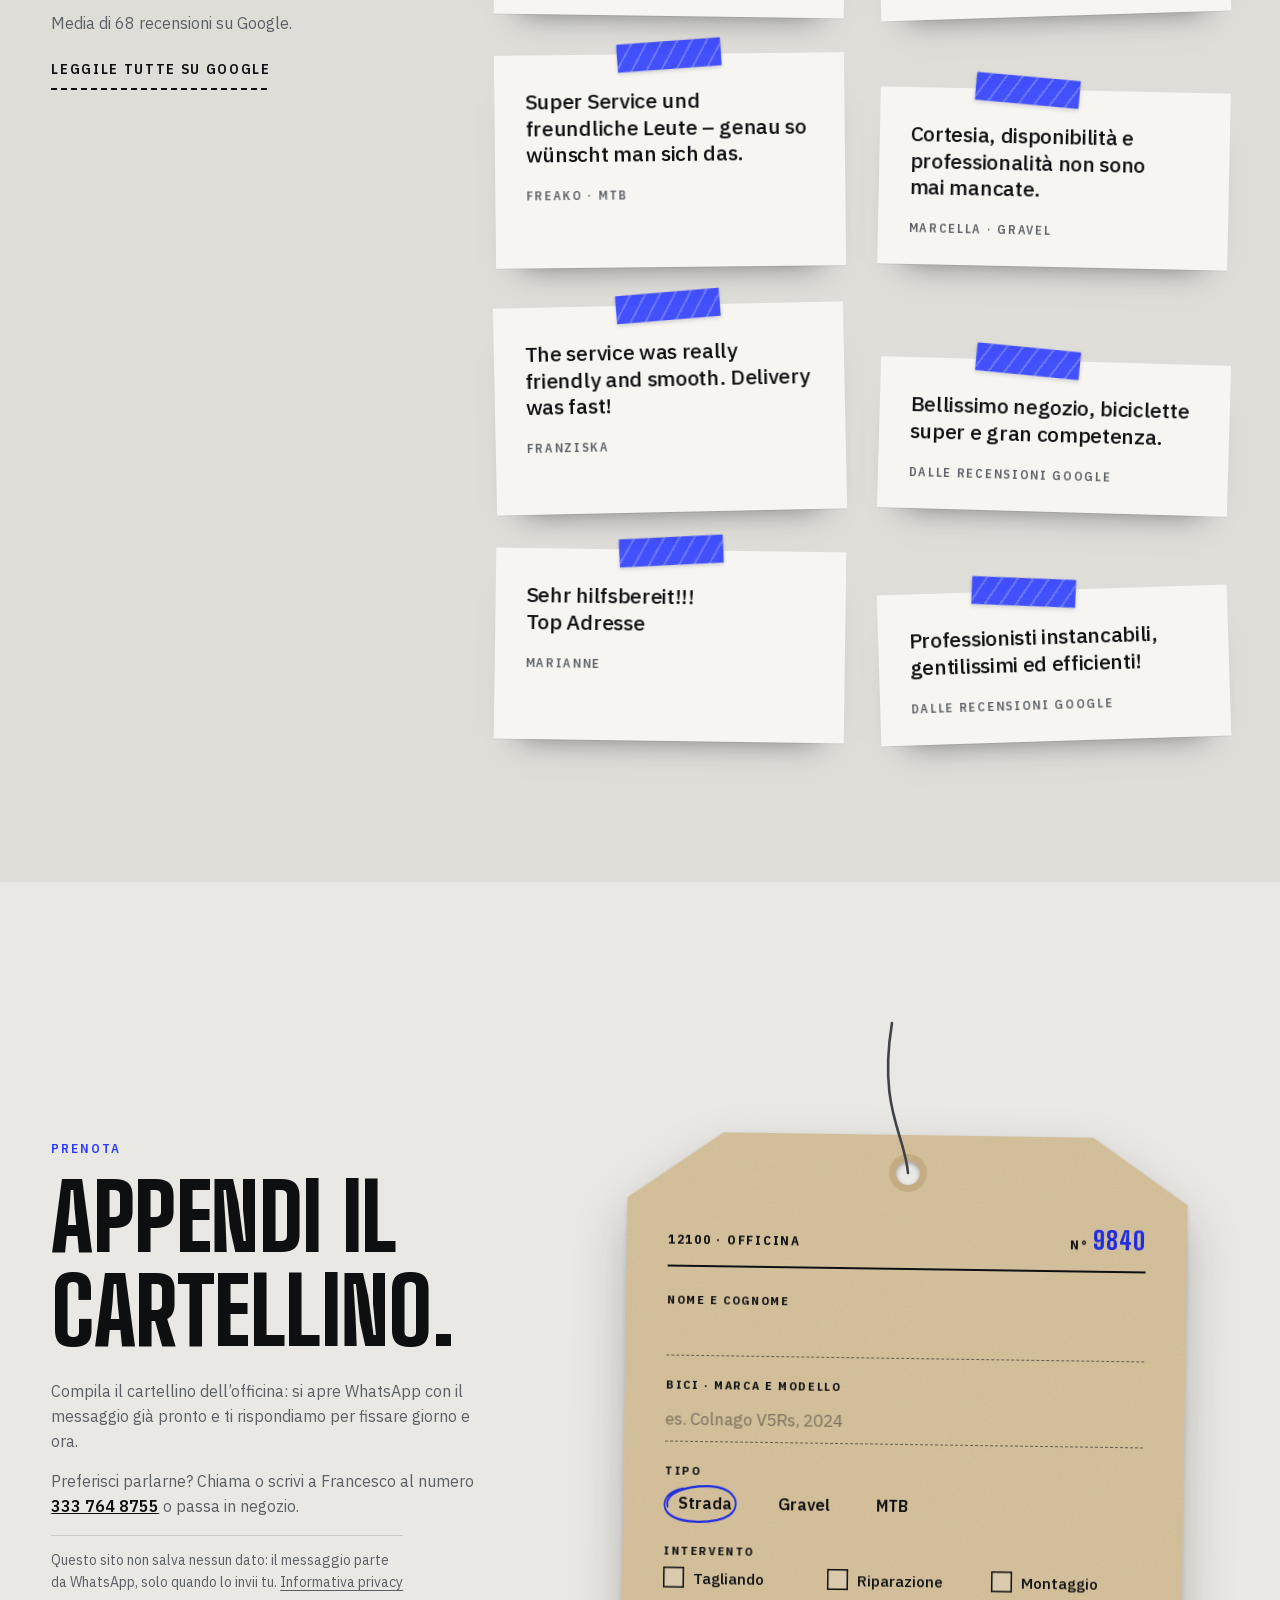
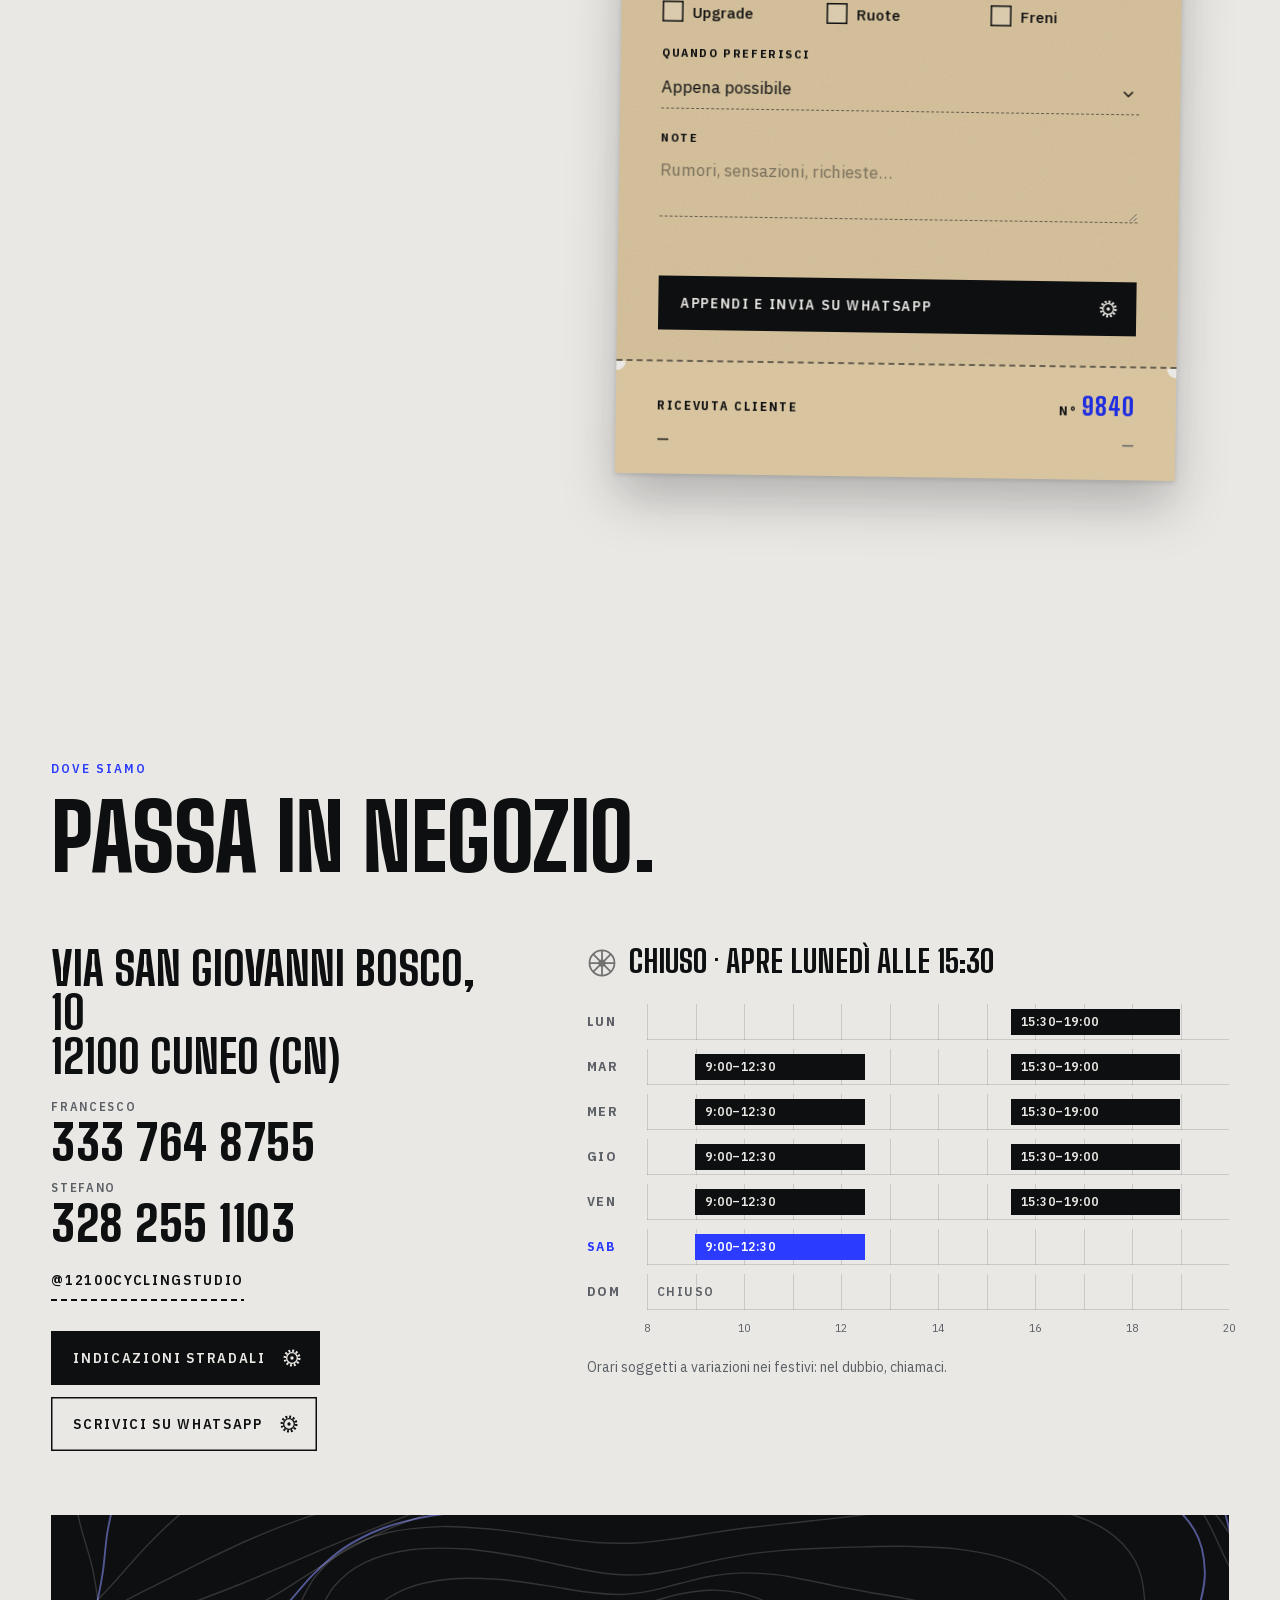
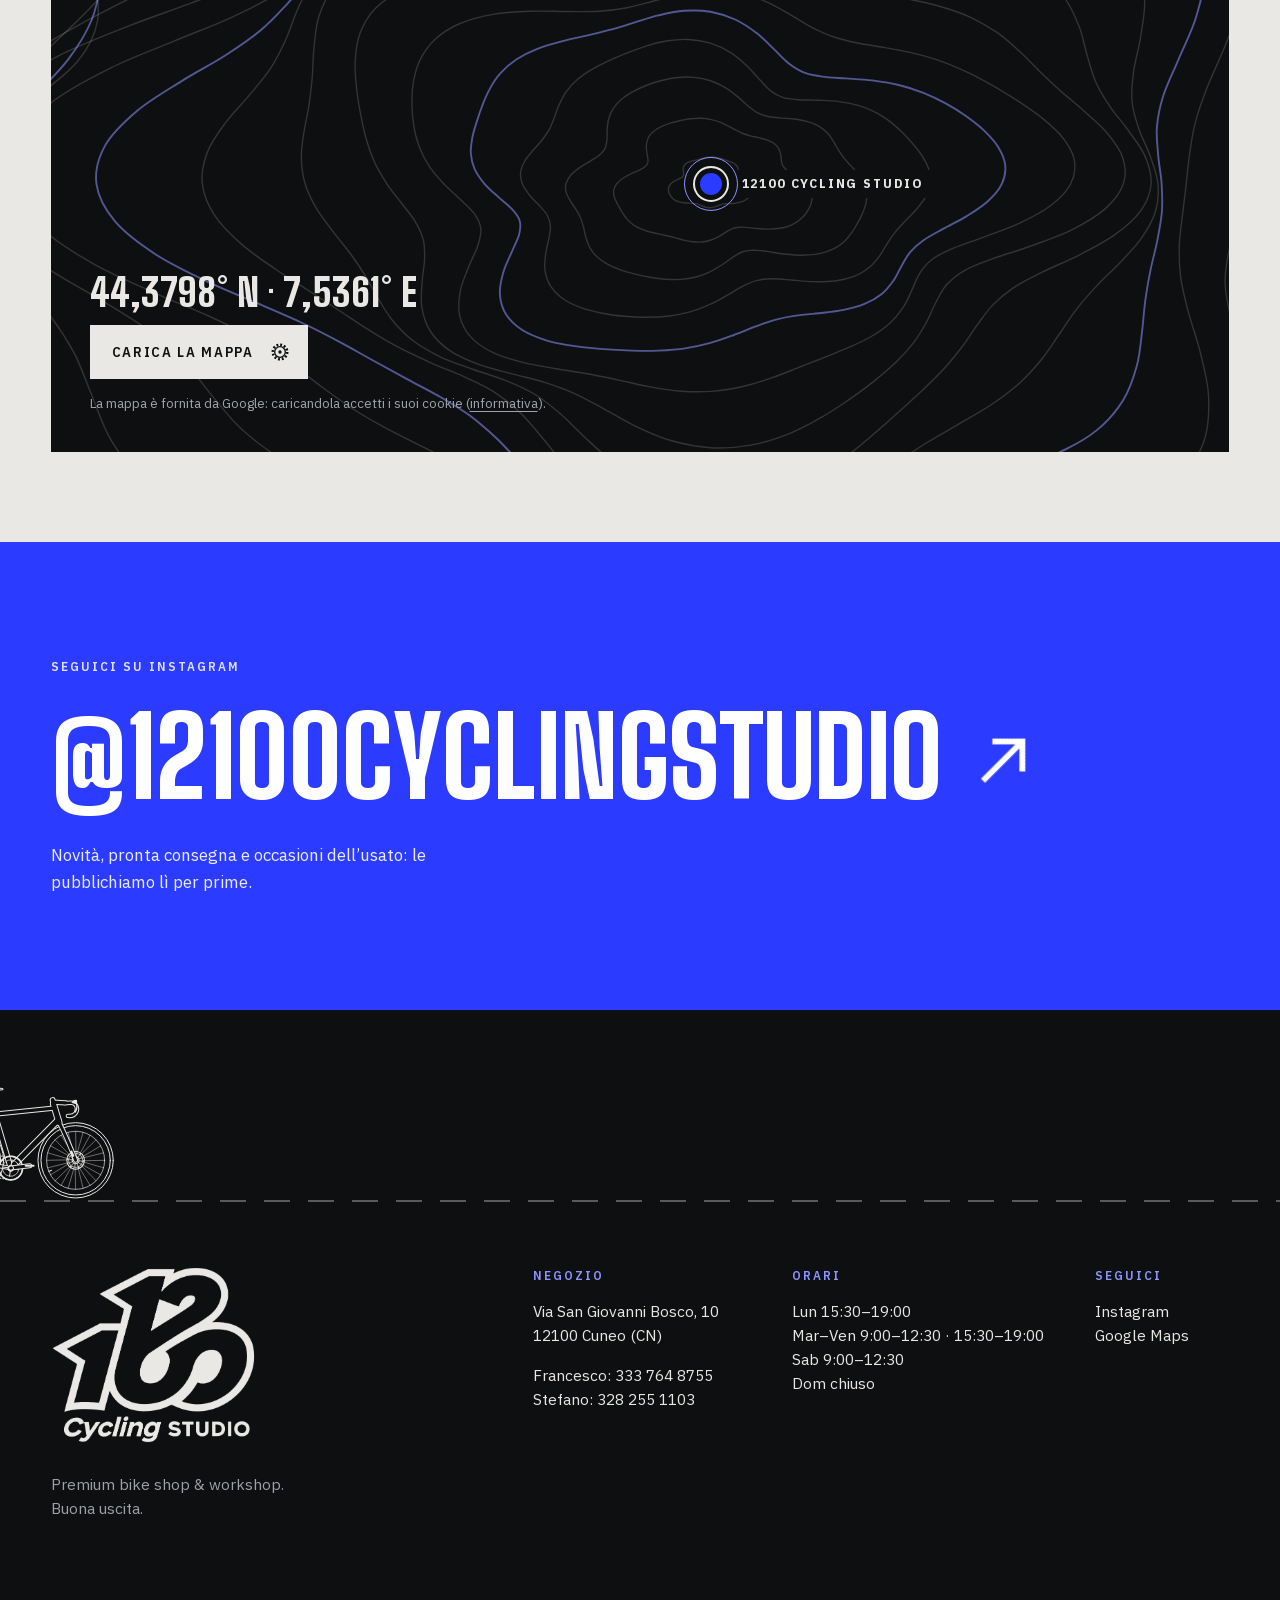
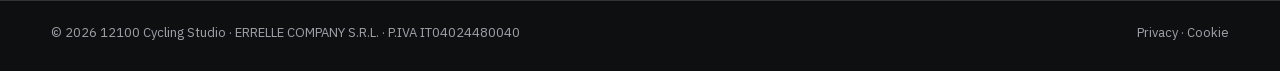
==== commit e1616e98: "Barra in alto più alta: il logo con la scritta si legge meglio Co-Authored-By: Claude Opus 5.5 <nore" ====
--- a/index.html
+++ b/index.html
@@ -28,7 +28,7 @@
 <link rel="preload" href="assets/fonts/ibm-plex-sans-latin.woff2" as="font" type="font/woff2" crossorigin>
 <link rel="preconnect" href="https://images.unsplash.com">
 <link rel="stylesheet" href="assets/vendor/lenis-1.3.26/lenis.css">
-<link rel="stylesheet" href="assets/css/style.css?v=84d06e948b">
+<link rel="stylesheet" href="assets/css/style.css?v=c57c0b9054">
 <script>
   // Stati iniziali delle animazioni solo con JS attivo; se qualcosa non carica, il sito resta leggibile.
   document.documentElement.classList.add('js');
@@ -1109,6 +1109,6 @@
 <script src="assets/vendor/gsap-3.15.0/ScrollTrigger.min.js" defer></script>
 <script src="assets/vendor/gsap-3.15.0/SplitText.min.js" defer></script>
 <script src="assets/vendor/lenis-1.3.26/lenis.min.js" defer></script>
-<script src="assets/js/main.js?v=fe55e1cc29" defer></script>
+<script src="assets/js/main.js?v=4714d97b83" defer></script>
 </body>
 </html>
--- a/assets/css/style.css
+++ b/assets/css/style.css
@@ -112,7 +112,7 @@
   --f-text: 'IBM Plex Sans', system-ui, -apple-system, 'Segoe UI', sans-serif;
 
   --pad: clamp(16px, 4vw, 56px);
-  --hdr: 68px;
+  --hdr: 84px;
   --ease: cubic-bezier(.22, 1, .36, 1);
   --ease-io: cubic-bezier(.75, 0, .2, 1);
 }
@@ -279,7 +279,7 @@
   transition: background-color .35s;
 }
 /* nel menu in alto: il logo completo, con la scritta sotto */
-.hdr .logo__full { width: auto; height: 60px; }
+.hdr .logo__full { width: auto; height: 74px; }
 
 .hdr__nav { display: flex; gap: clamp(18px, 2.2vw, 34px); margin-inline: auto; }
 .hdr__nav a {
@@ -365,7 +365,7 @@
   min-height: 100svh;
   display: flex;
   flex-direction: column;
-  padding-top: calc(var(--hdr) + clamp(20px, 4.5vh, 64px));
+  padding-top: calc(var(--hdr) + clamp(12px, 3vh, 48px));
 }
 .hero__title {
   margin: 0;
@@ -984,8 +984,8 @@
   .status { display: none; }
 }
 @media (max-width: 1023px) {
-  :root { --hdr: 62px; }
-  .hdr .logo__full { height: 54px; }
+  :root { --hdr: 72px; }
+  .hdr .logo__full { height: 62px; }
   .hdr__nav { display: none; }
   .hdr__right { margin-left: auto; }
   .hdr__menu { display: inline-flex; }
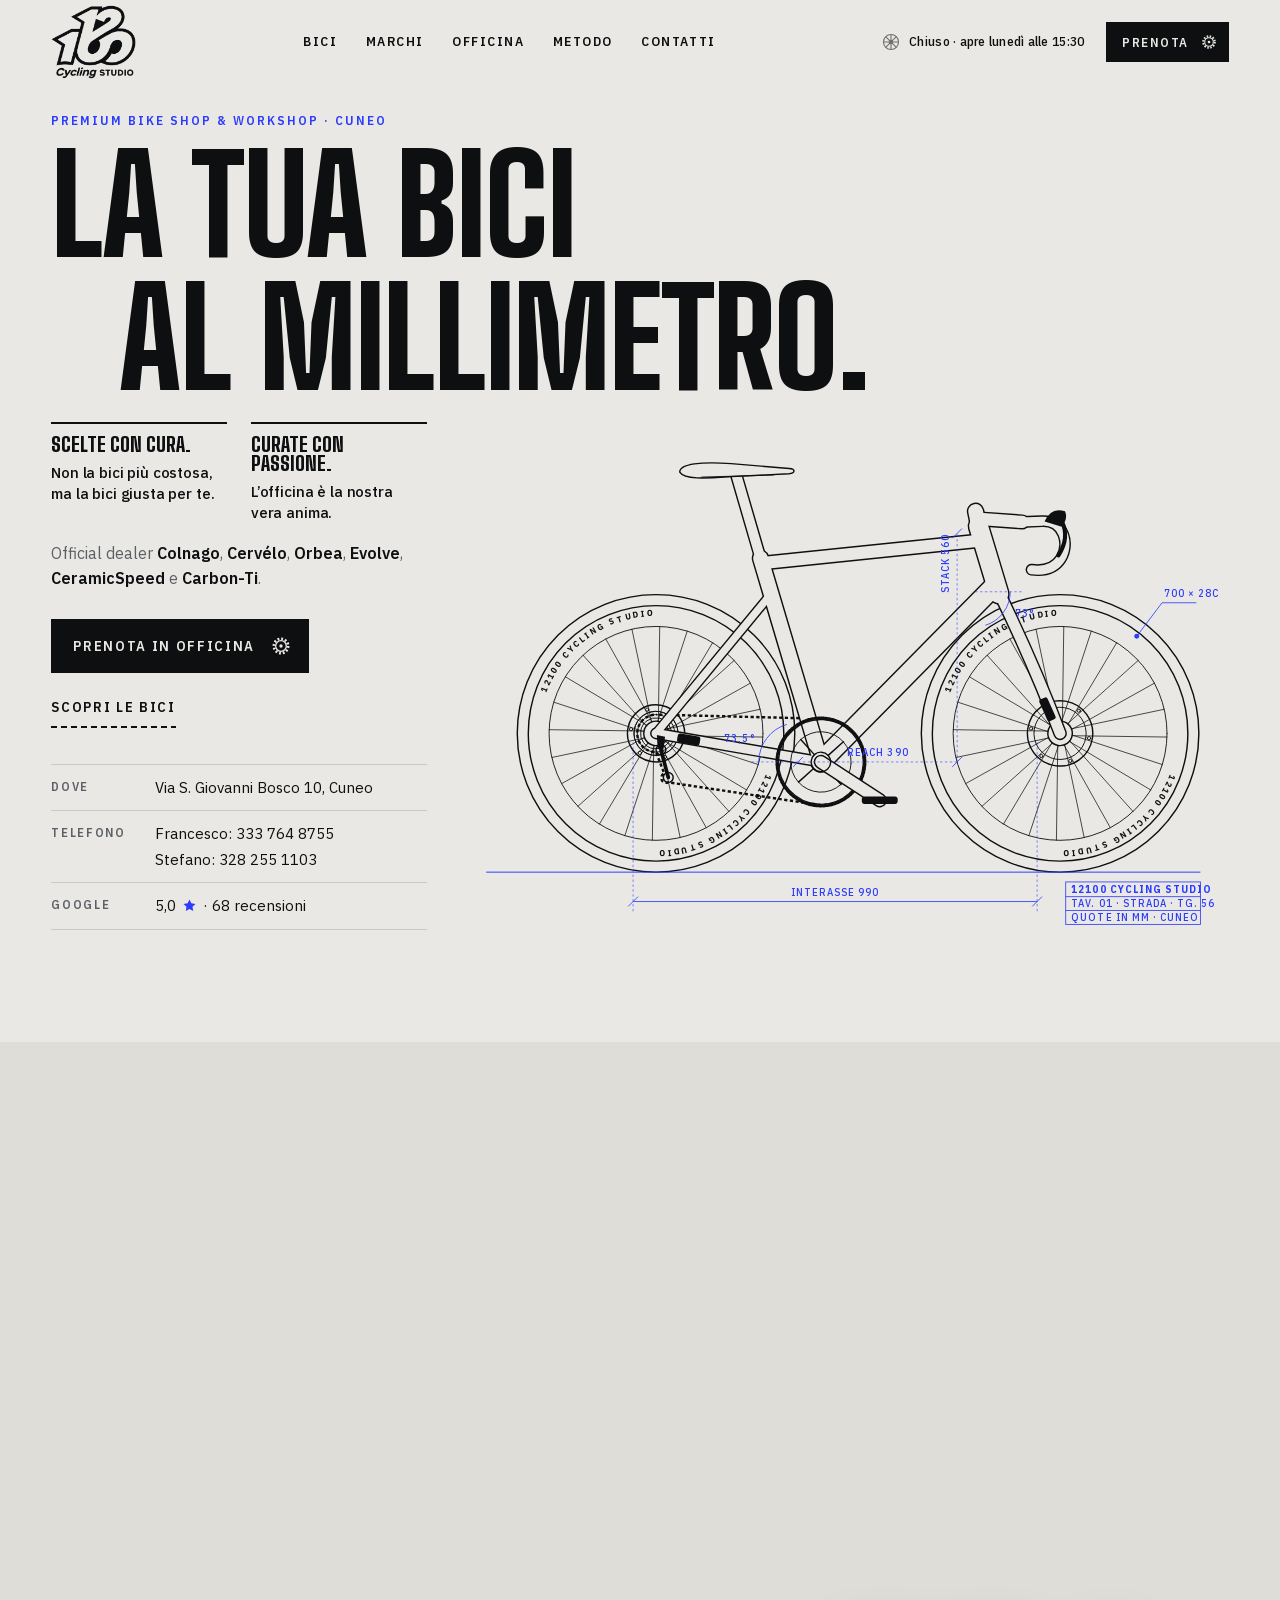
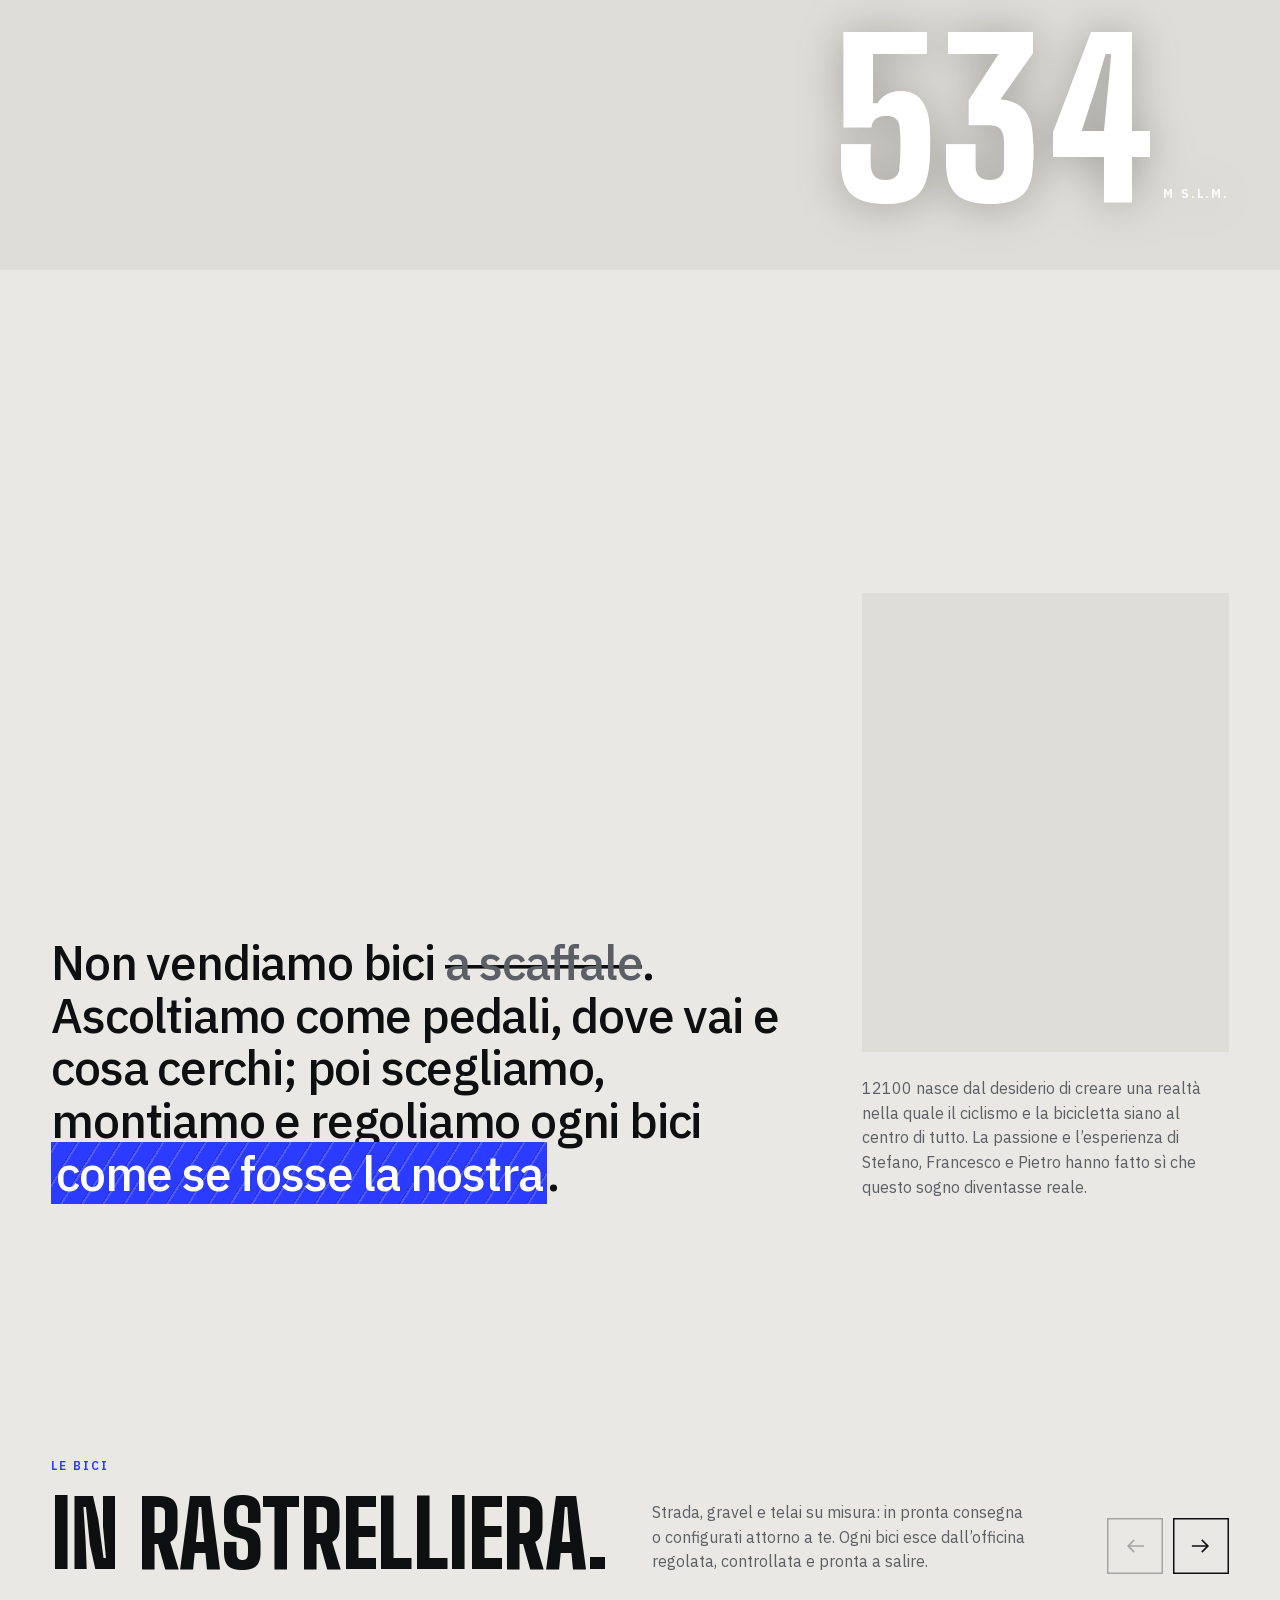
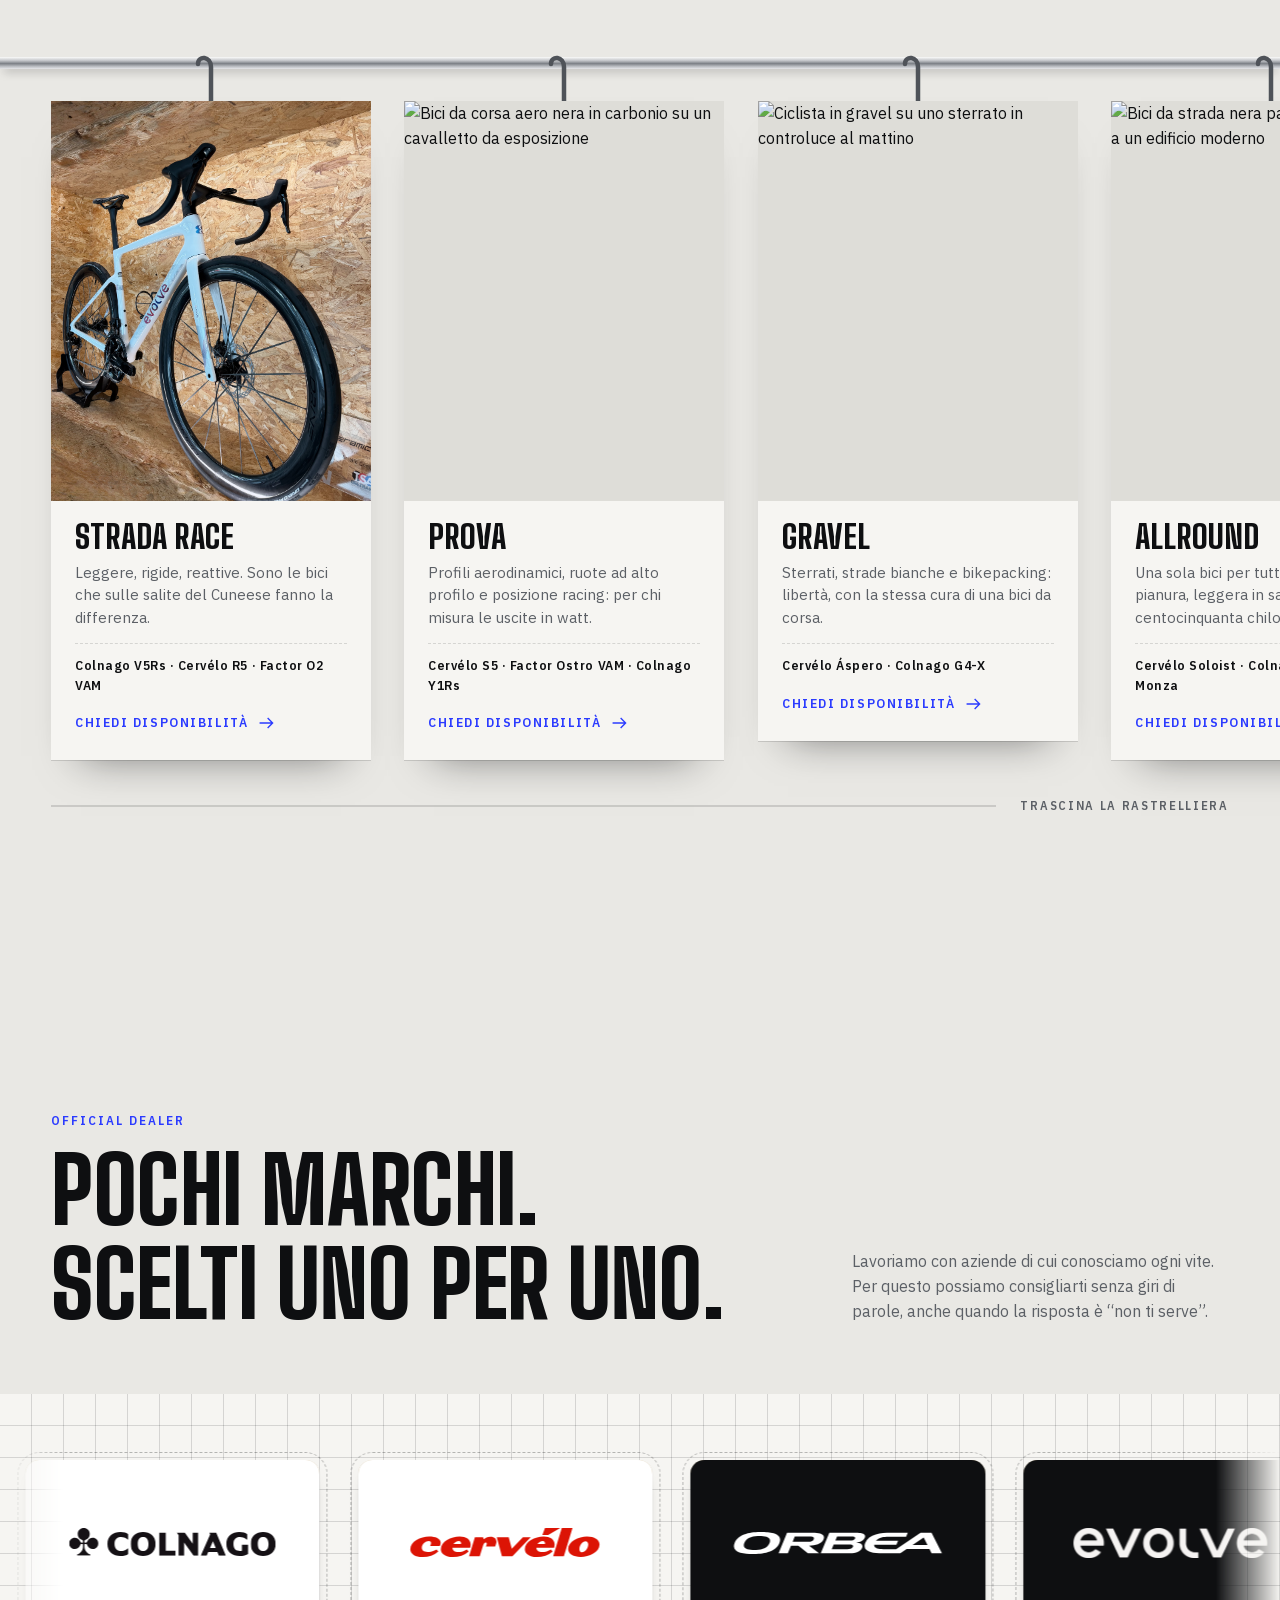
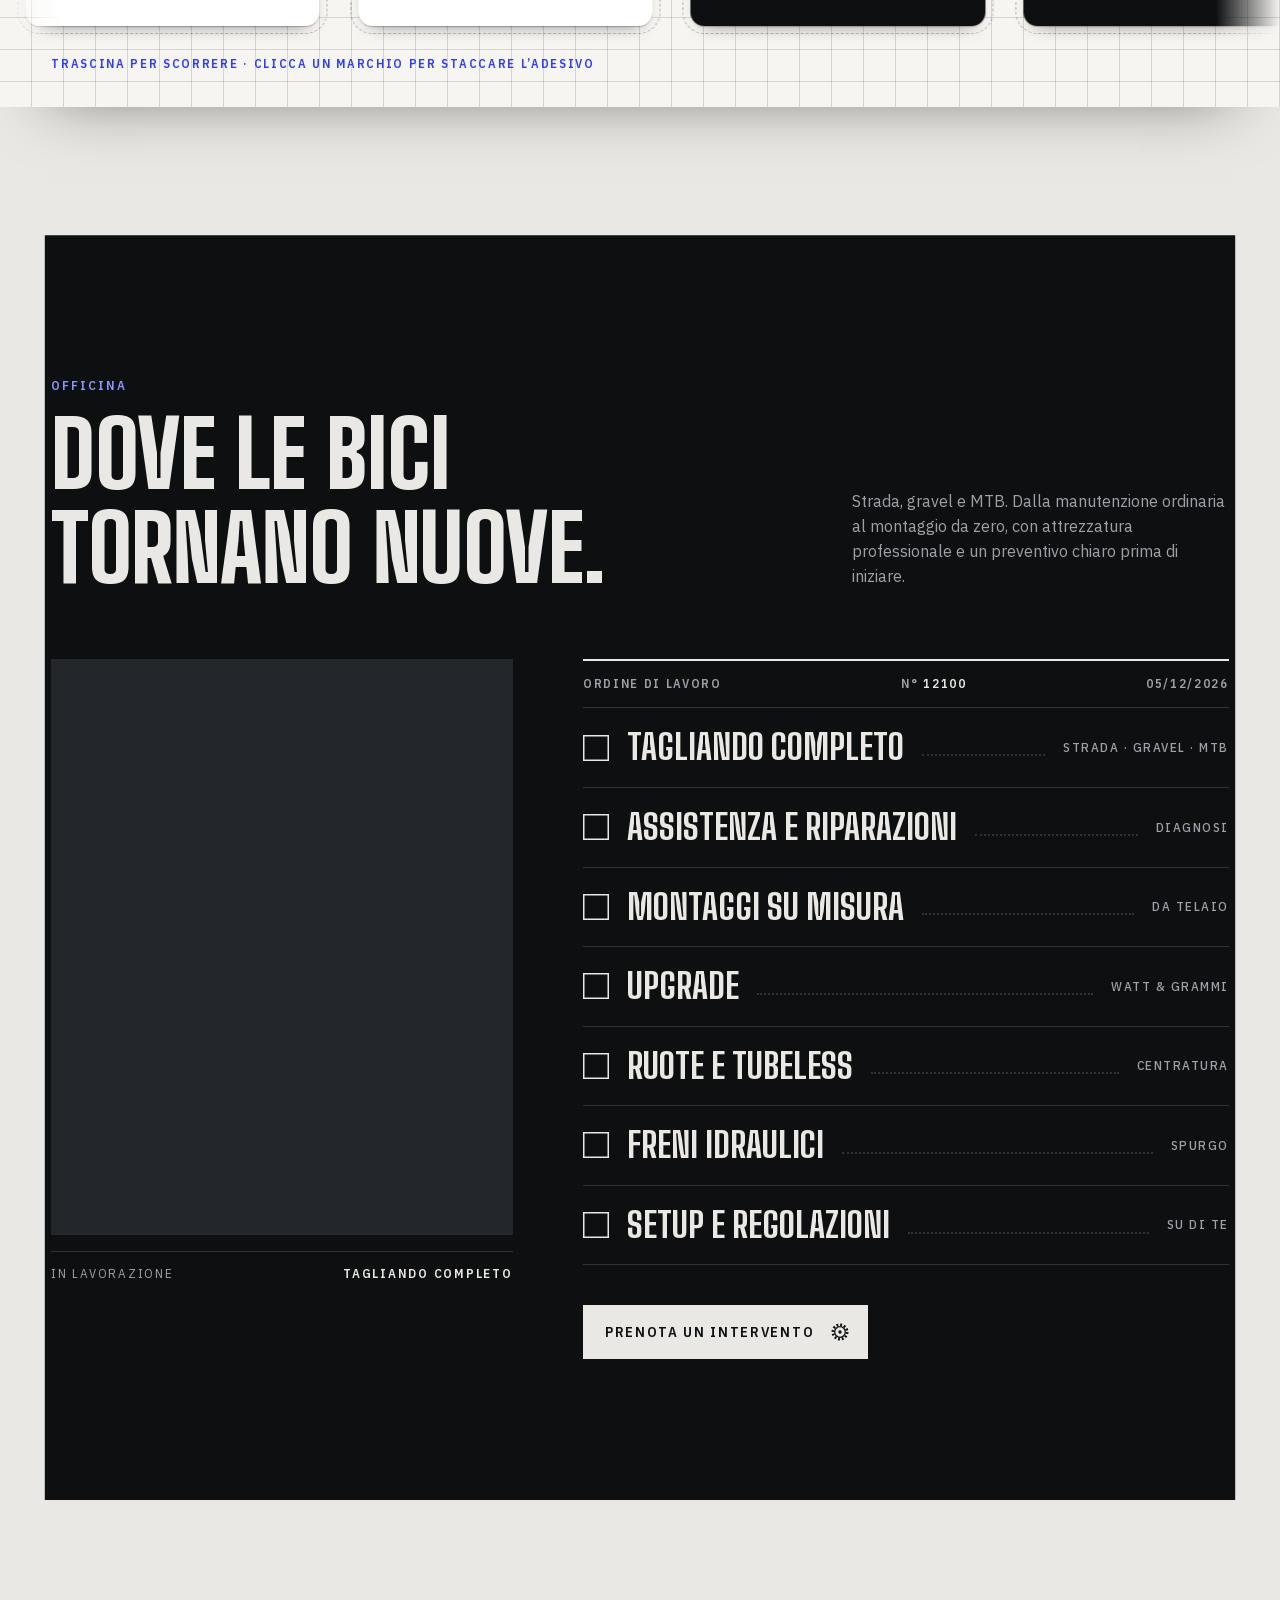
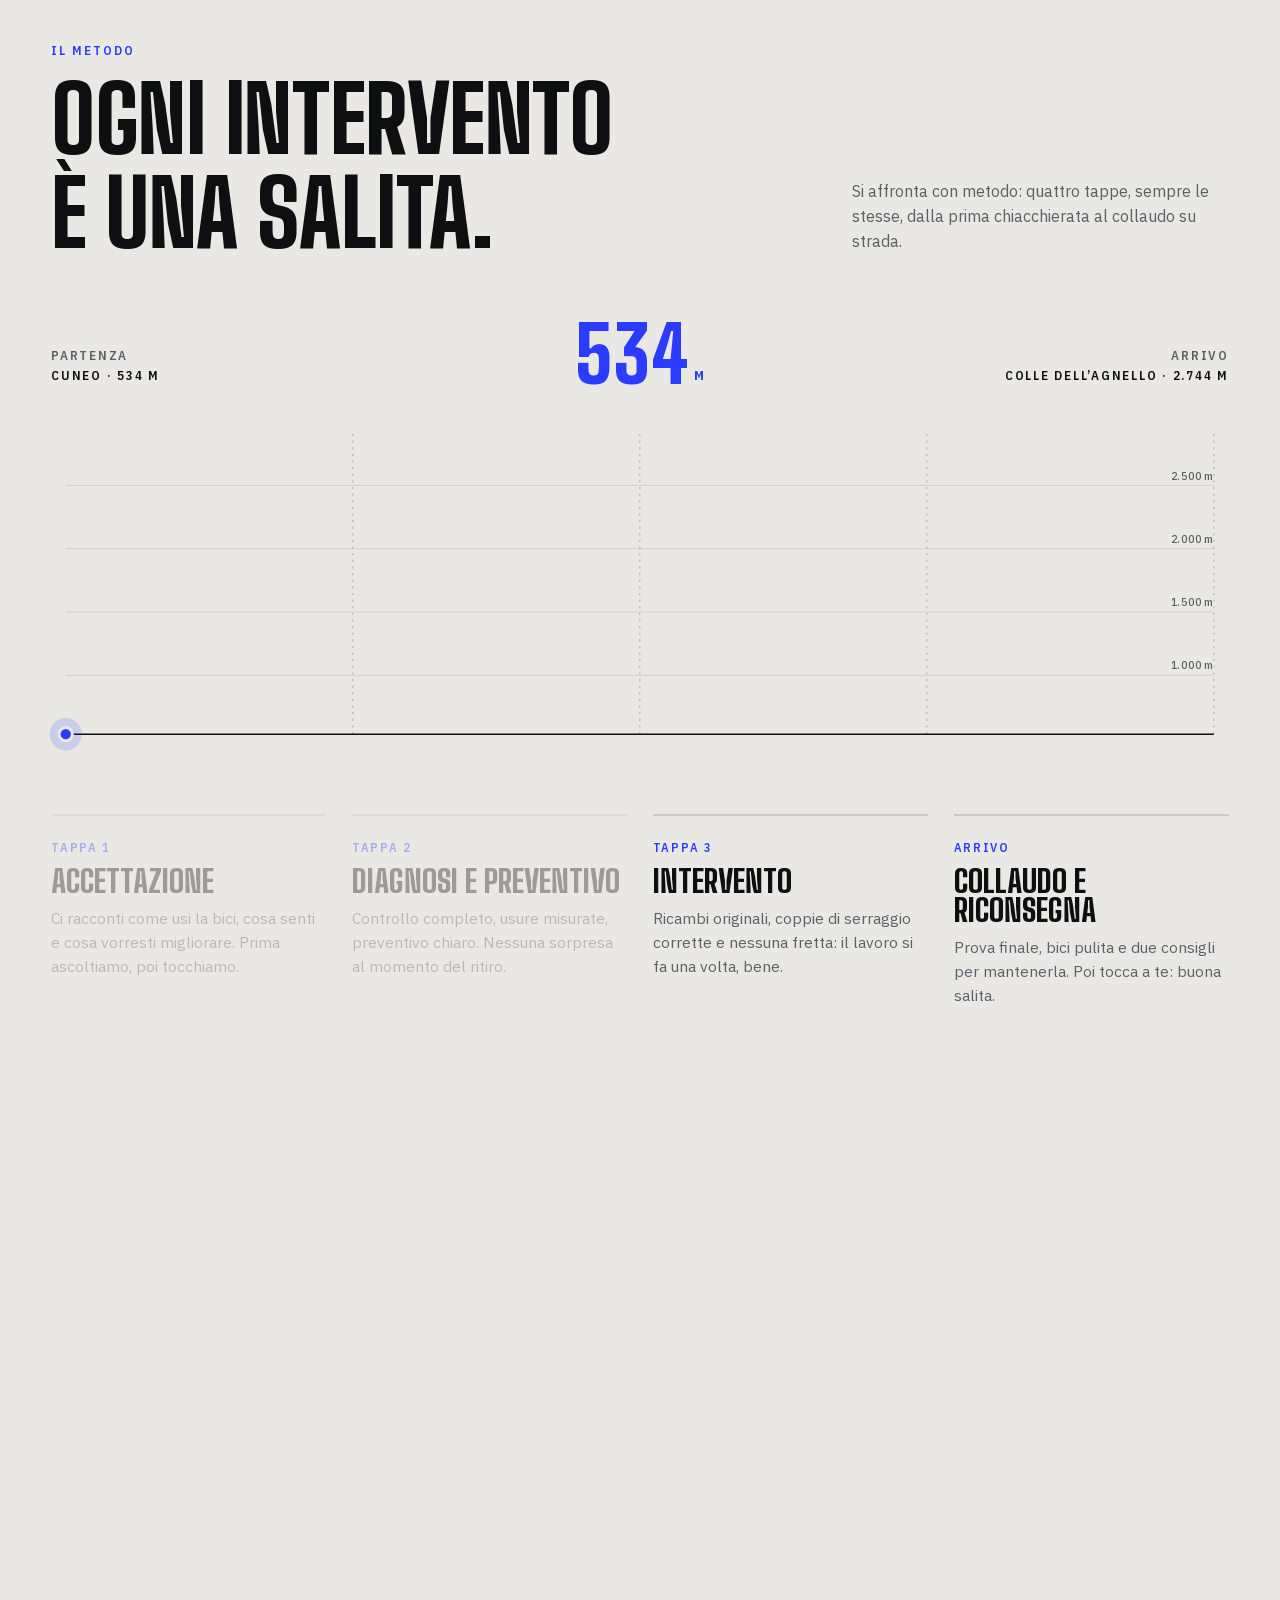
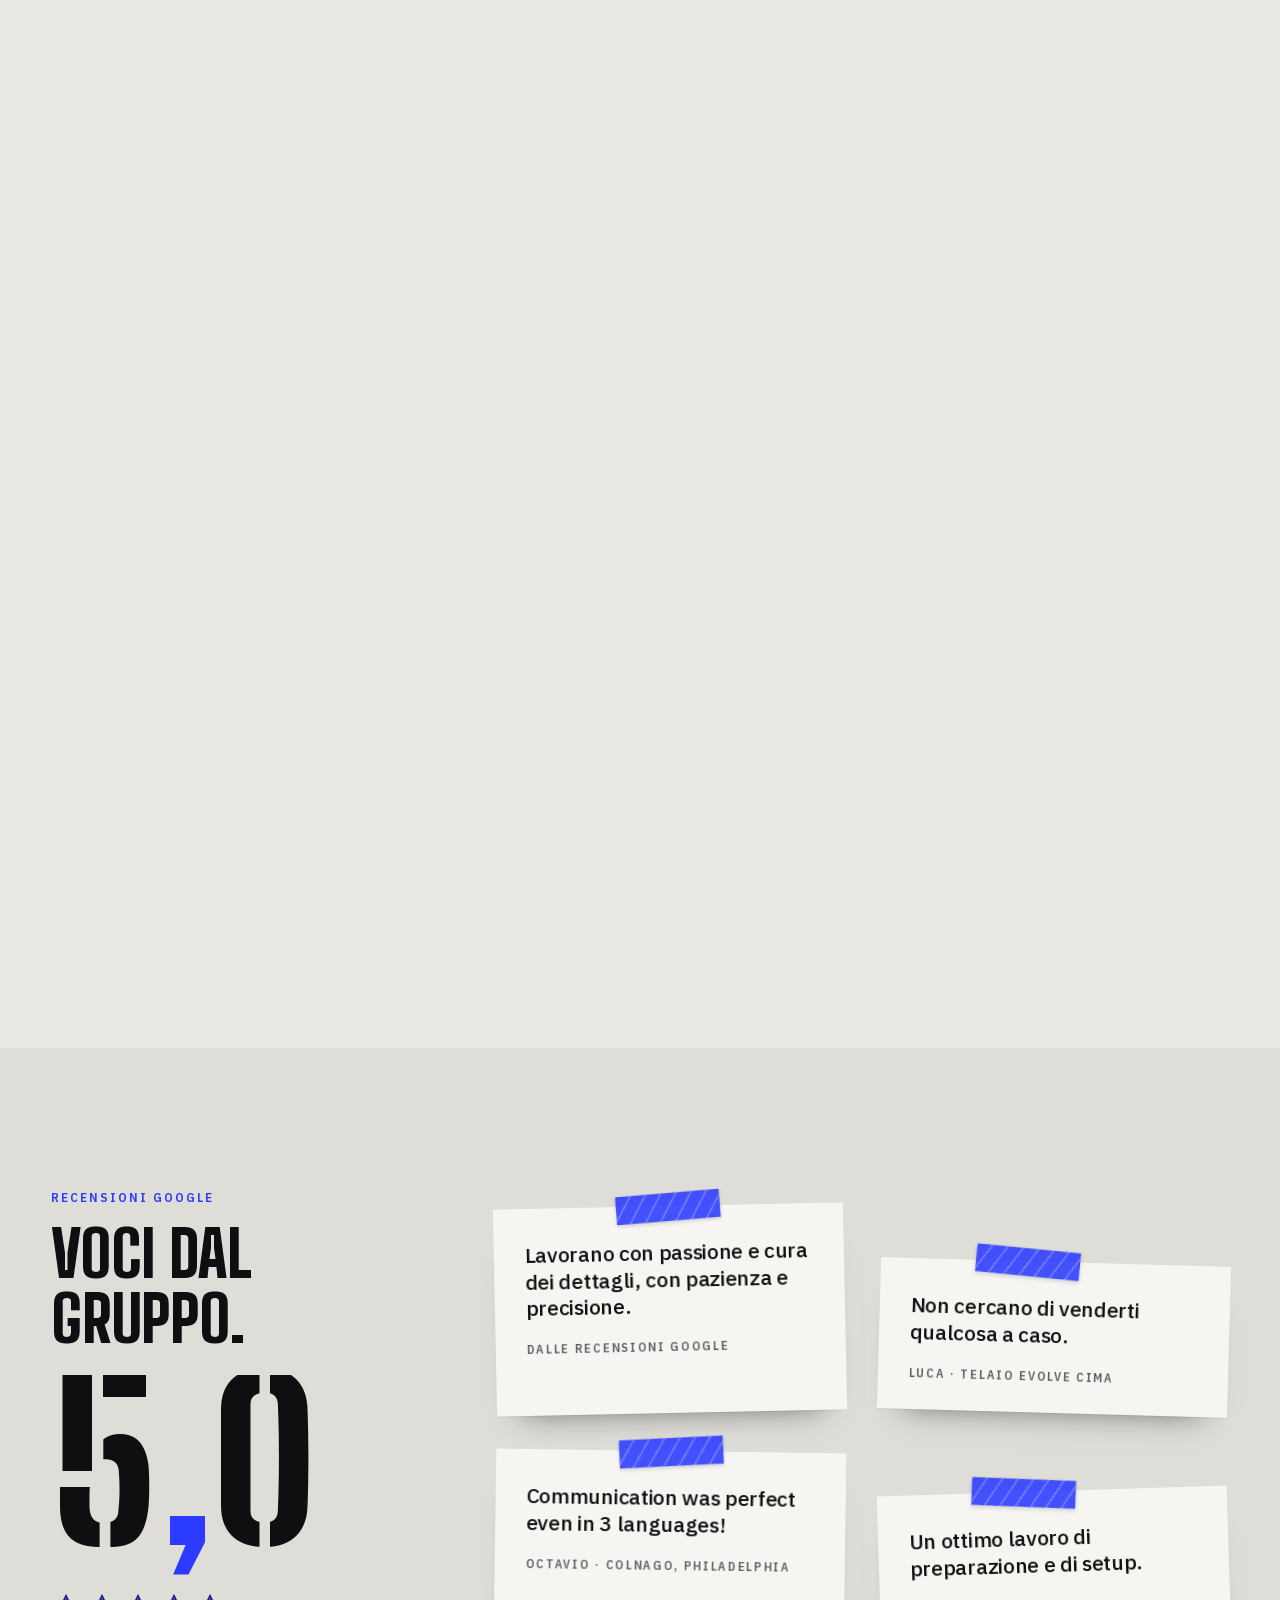
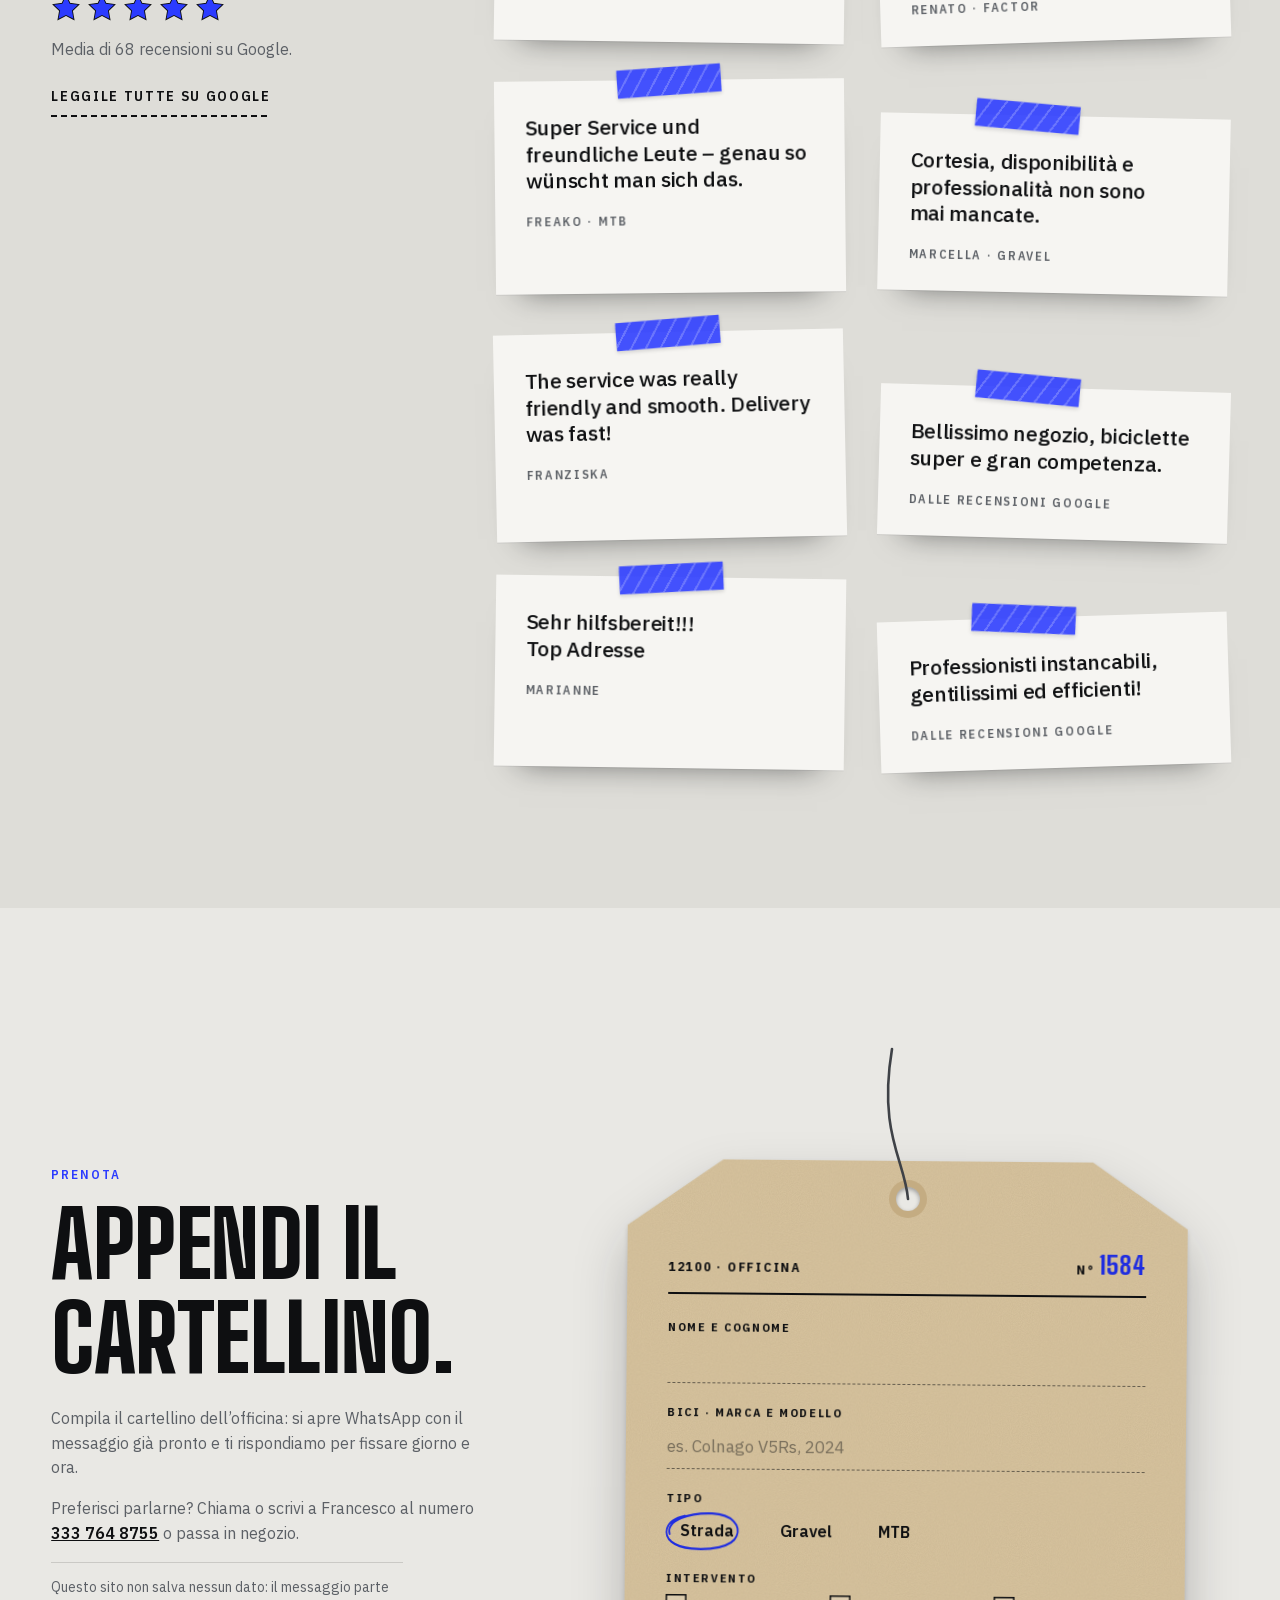
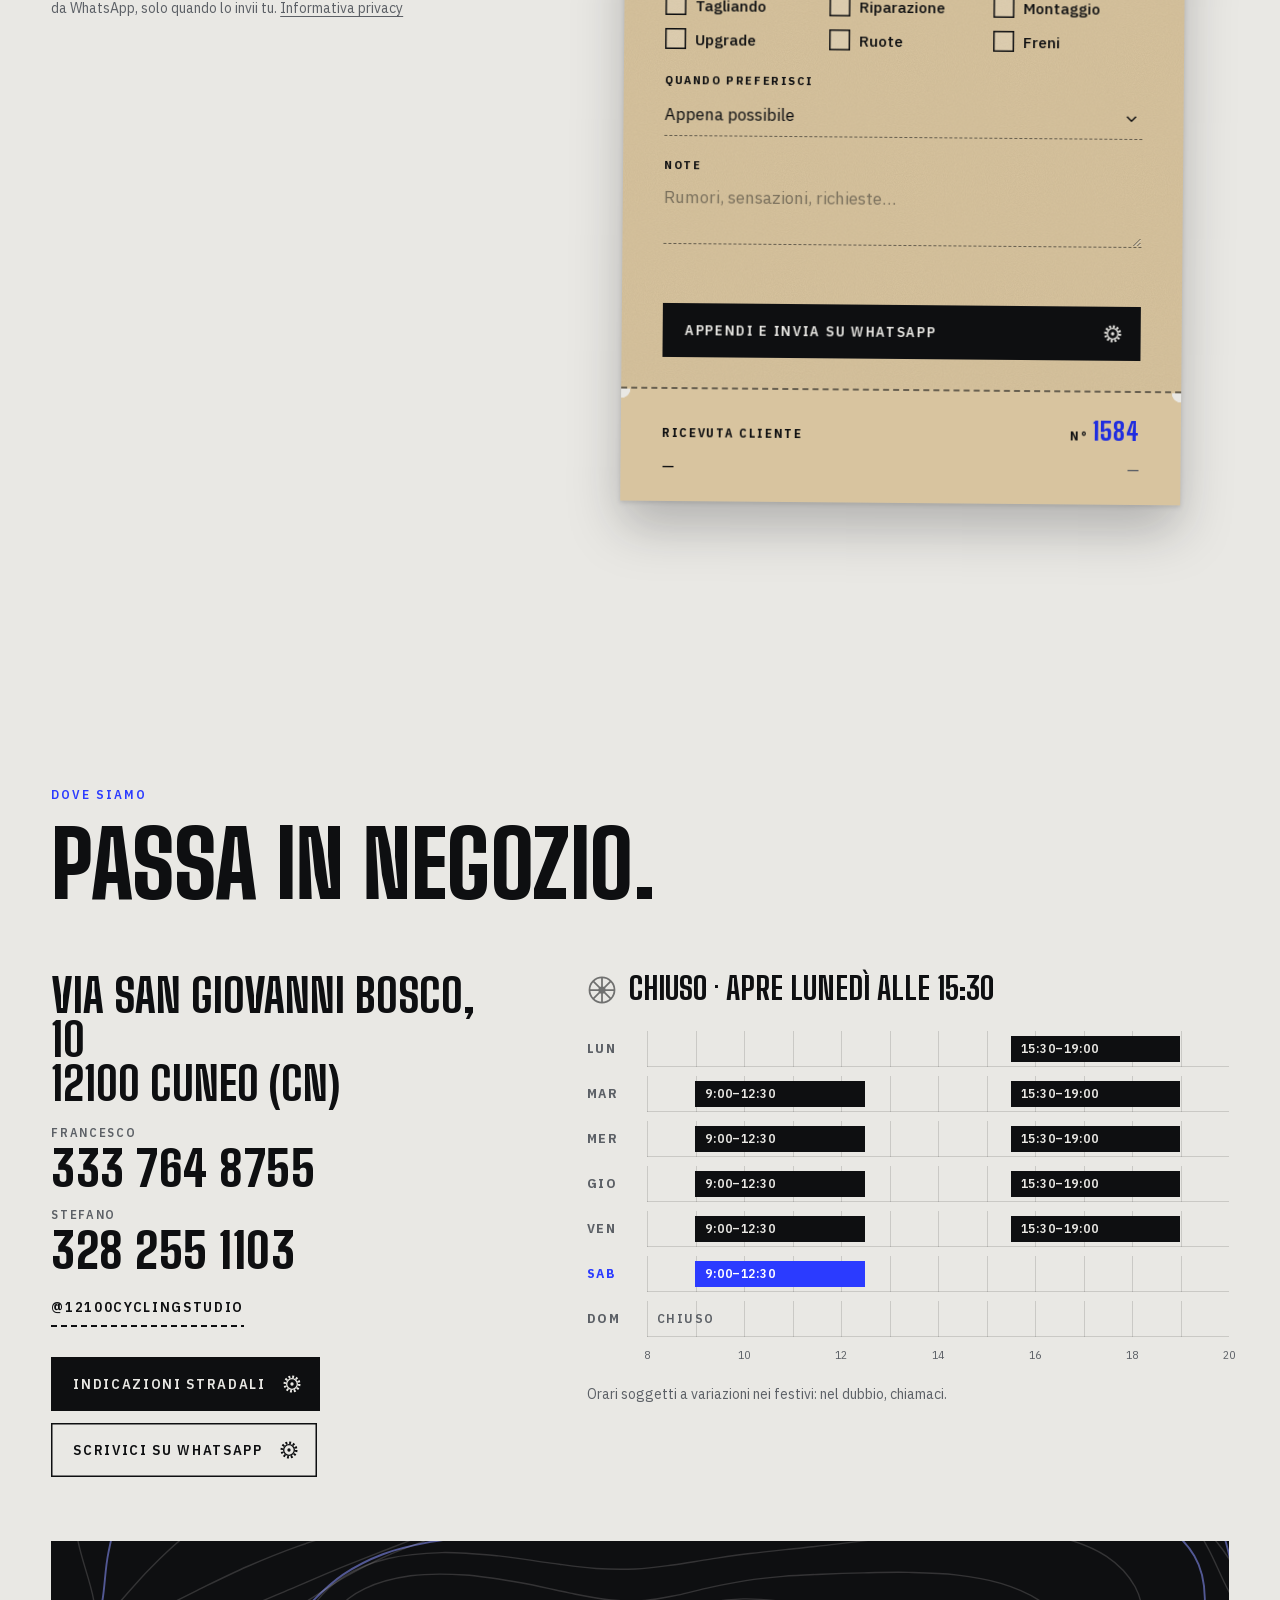
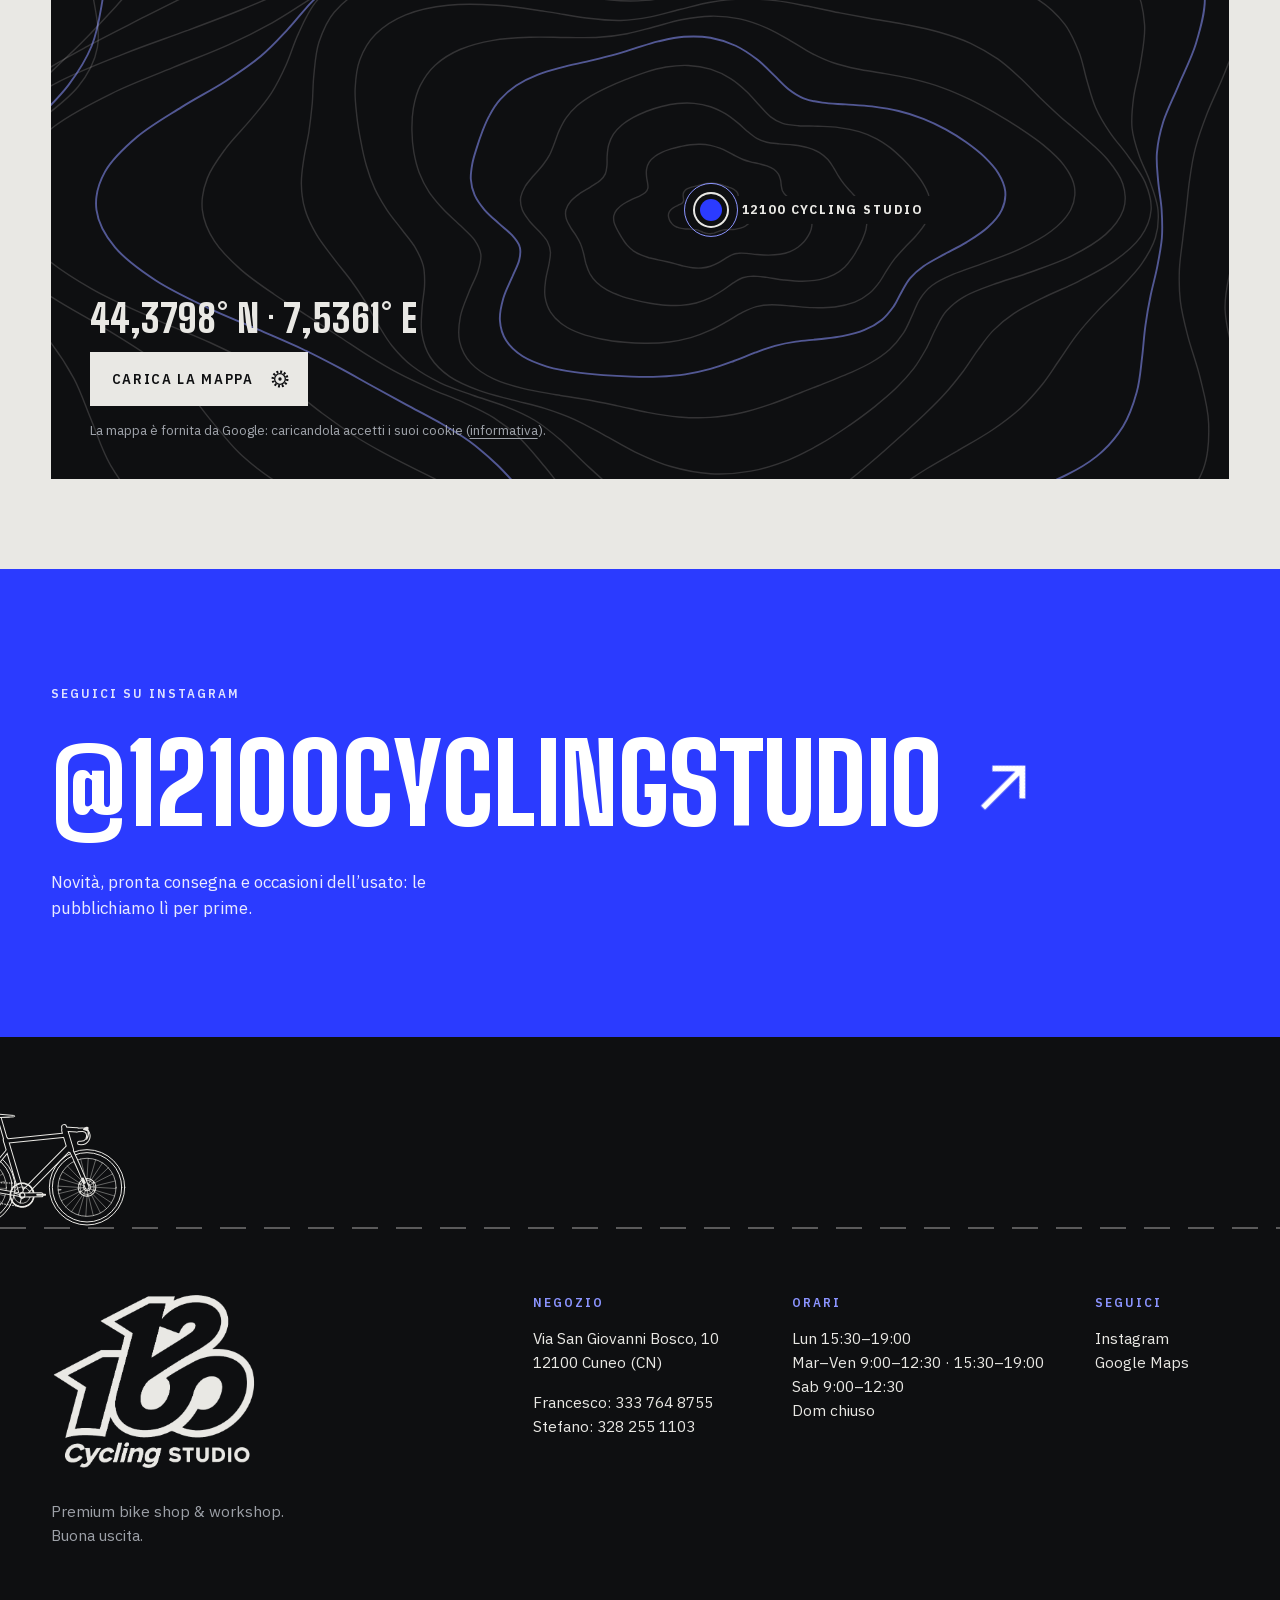
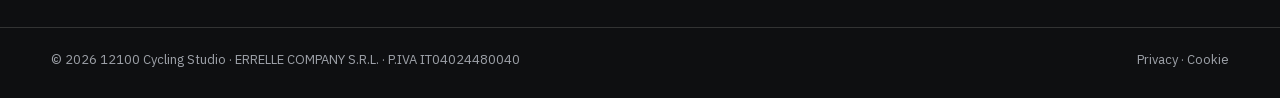
==== commit 1af62ca6: "Hero: «Scelte con cura» e «Curate con passione» al posto del testo introduttivo Co-Authored-By: Clau" ====
--- a/index.html
+++ b/index.html
@@ -28,7 +28,7 @@
 <link rel="preload" href="assets/fonts/ibm-plex-sans-latin.woff2" as="font" type="font/woff2" crossorigin>
 <link rel="preconnect" href="https://images.unsplash.com">
 <link rel="stylesheet" href="assets/vendor/lenis-1.3.26/lenis.css">
-<link rel="stylesheet" href="assets/css/style.css?v=c57c0b9054">
+<link rel="stylesheet" href="assets/css/style.css?v=b384962782">
 <script>
   // Stati iniziali delle animazioni solo con JS attivo; se qualcosa non carica, il sito resta leggibile.
   document.documentElement.classList.add('js');
@@ -149,7 +149,10 @@
     </div>
     <div class="wrap hero__body">
       <div class="hero__aside">
-        <p class="hero__lead" data-hero-fade>Bici da strada e gravel di alta gamma, montaggi su misura e un’officina che lavora con la chiave dinamometrica in mano.</p>
+        <dl class="hero__pillars" data-hero-fade>
+          <div><dt>Scelte con cura.</dt><dd>Non la bici più costosa, ma la bici giusta per te.</dd></div>
+          <div><dt>Curate con passione.</dt><dd>L’officina è la nostra vera anima.</dd></div>
+        </dl>
         <p class="hero__dealer" data-hero-fade>Official dealer <strong>Colnago</strong>, <strong>Cervélo</strong>, <strong>Orbea</strong>, <strong>Evolve</strong>, <strong>CeramicSpeed</strong> e <strong>Carbon-Ti</strong>.</p>
         <div class="hero__cta" data-hero-fade>
           <a class="btn" href="#prenota"><span>Prenota in officina</span><svg class="btn__gear" aria-hidden="true"><use href="#i-gear"/></svg></a>
--- a/assets/css/style.css
+++ b/assets/css/style.css
@@ -388,6 +388,11 @@
 }
 .hero__aside { max-width: 470px; }
 .hero__lead { font-size: clamp(18px, 1.35vw, 22px); line-height: 1.45; font-weight: 500; letter-spacing: -.01em; margin-bottom: 14px; }
+/* le due promesse del negozio, affiancate come due colonne di una scheda */
+.hero__pillars { display: grid; grid-template-columns: repeat(2, minmax(0, 1fr)); gap: 24px; margin: 0 0 18px; }
+.hero__pillars > div { padding-top: 11px; border-top: 2px solid var(--ink); }
+.hero__pillars dt { margin: 0 0 8px; font-family: var(--f-display); font-weight: 800; font-size: clamp(20px, 1.5vw, 27px); line-height: .95; text-transform: uppercase; text-wrap: balance; }
+.hero__pillars dd { margin: 0; font-size: clamp(15px, 1.05vw, 18px); line-height: 1.4; font-weight: 500; letter-spacing: -.01em; }
 .hero__dealer { color: var(--muted); margin-bottom: 28px; }
 .hero__dealer strong { color: var(--ink); font-weight: 600; }
 .hero__cta { display: flex; flex-wrap: wrap; align-items: center; gap: 18px 28px; margin-bottom: 36px; }
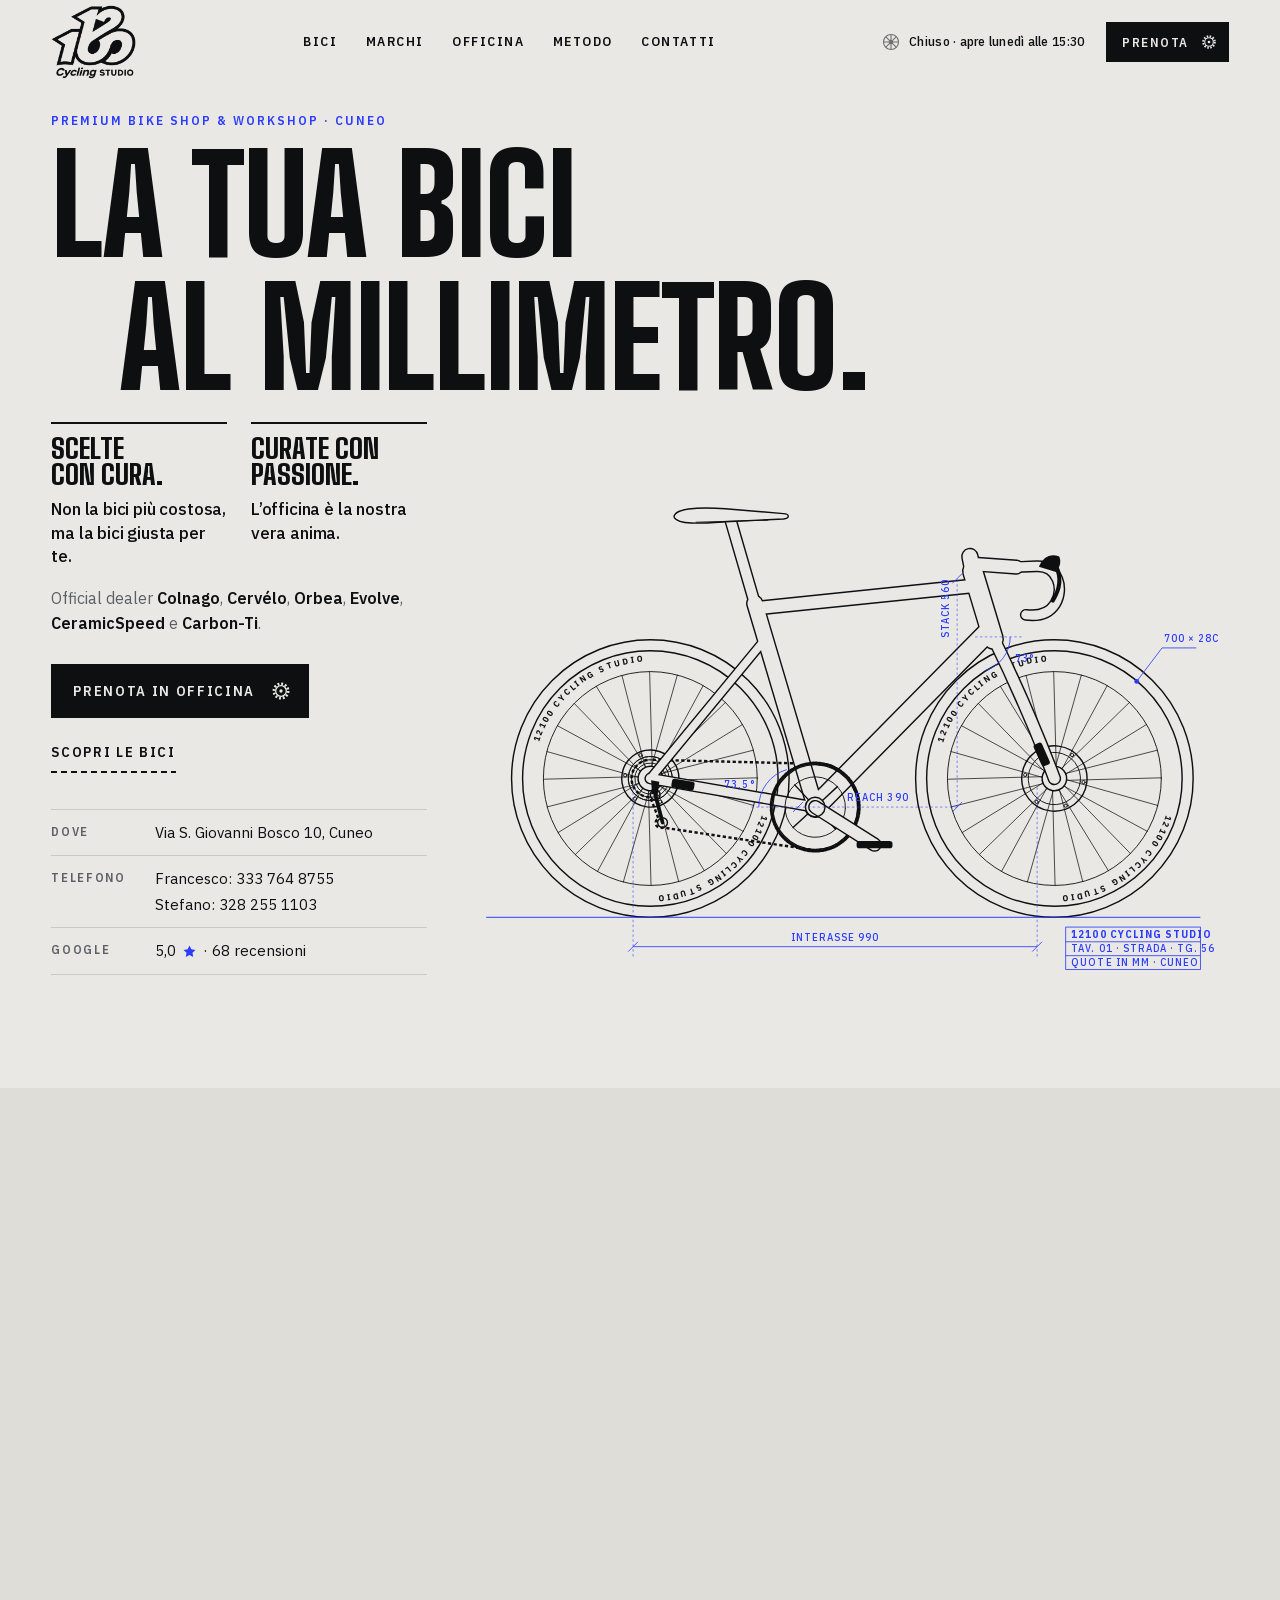
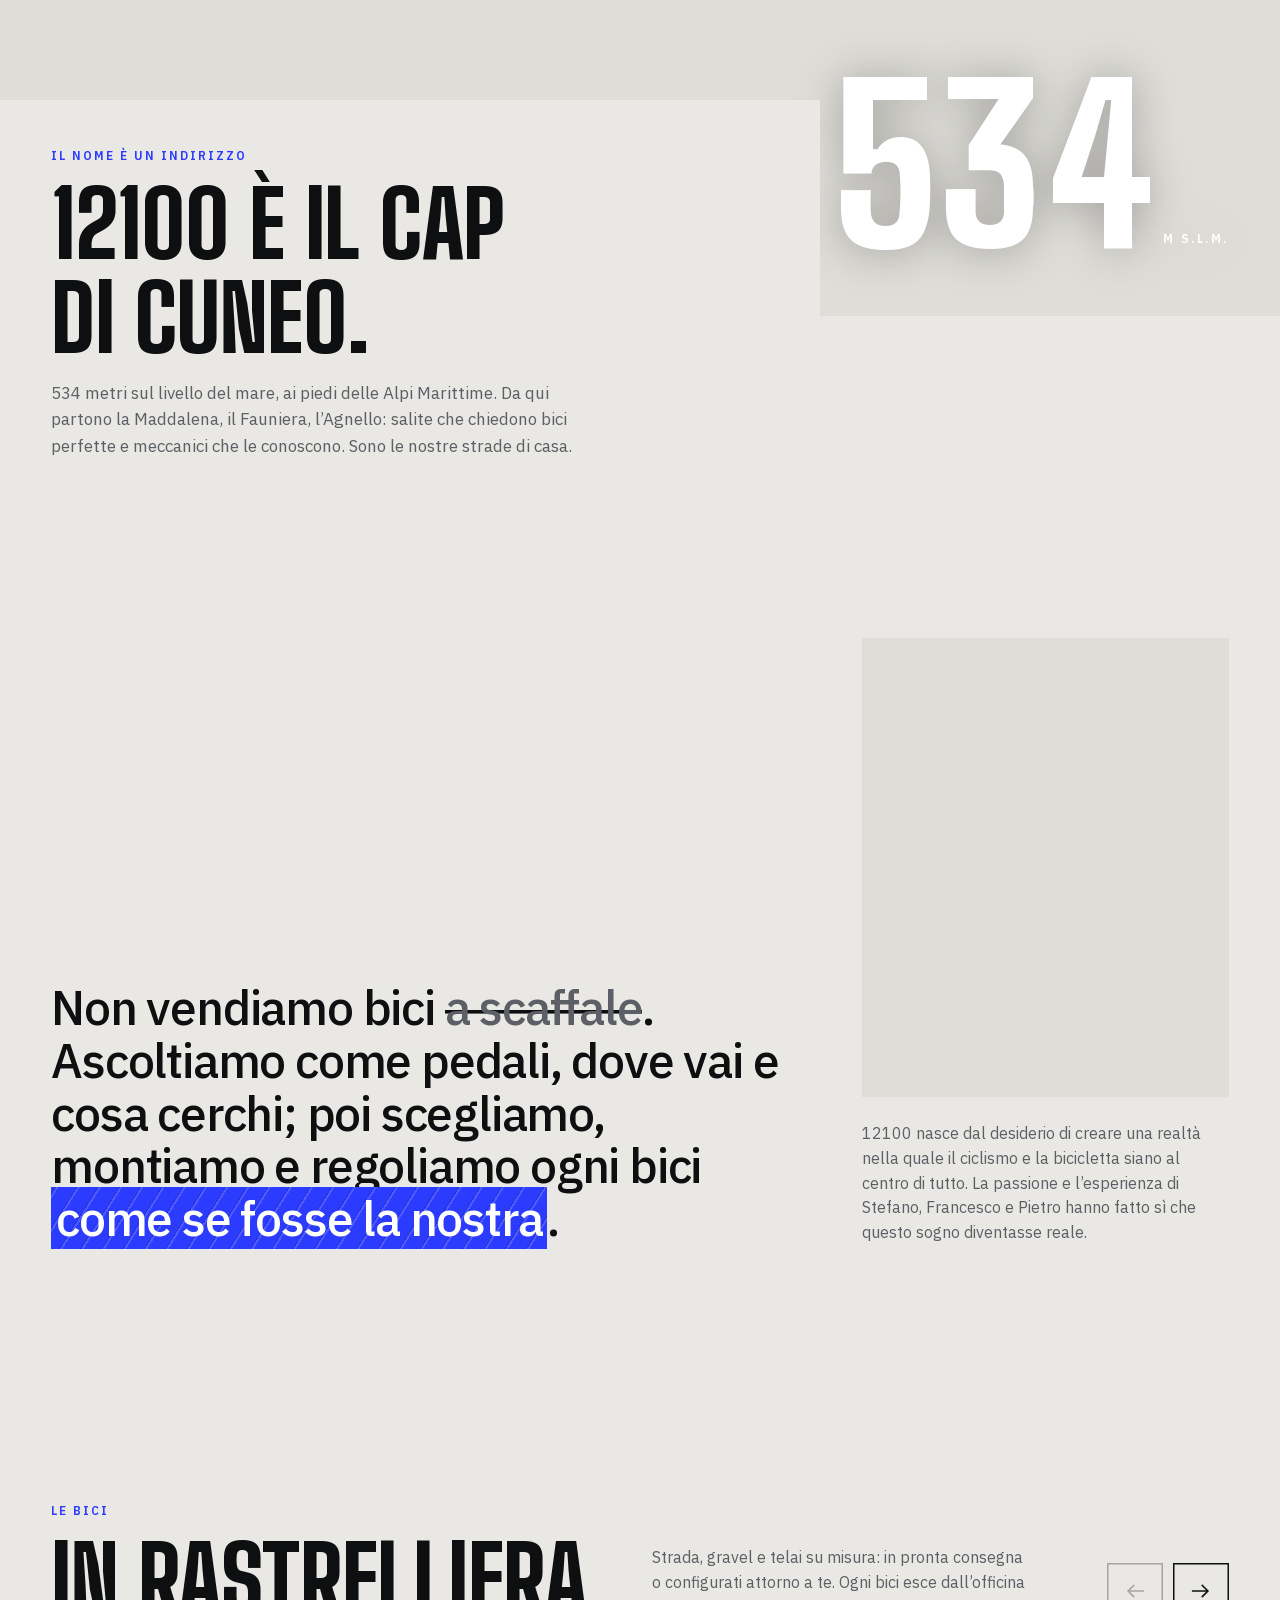
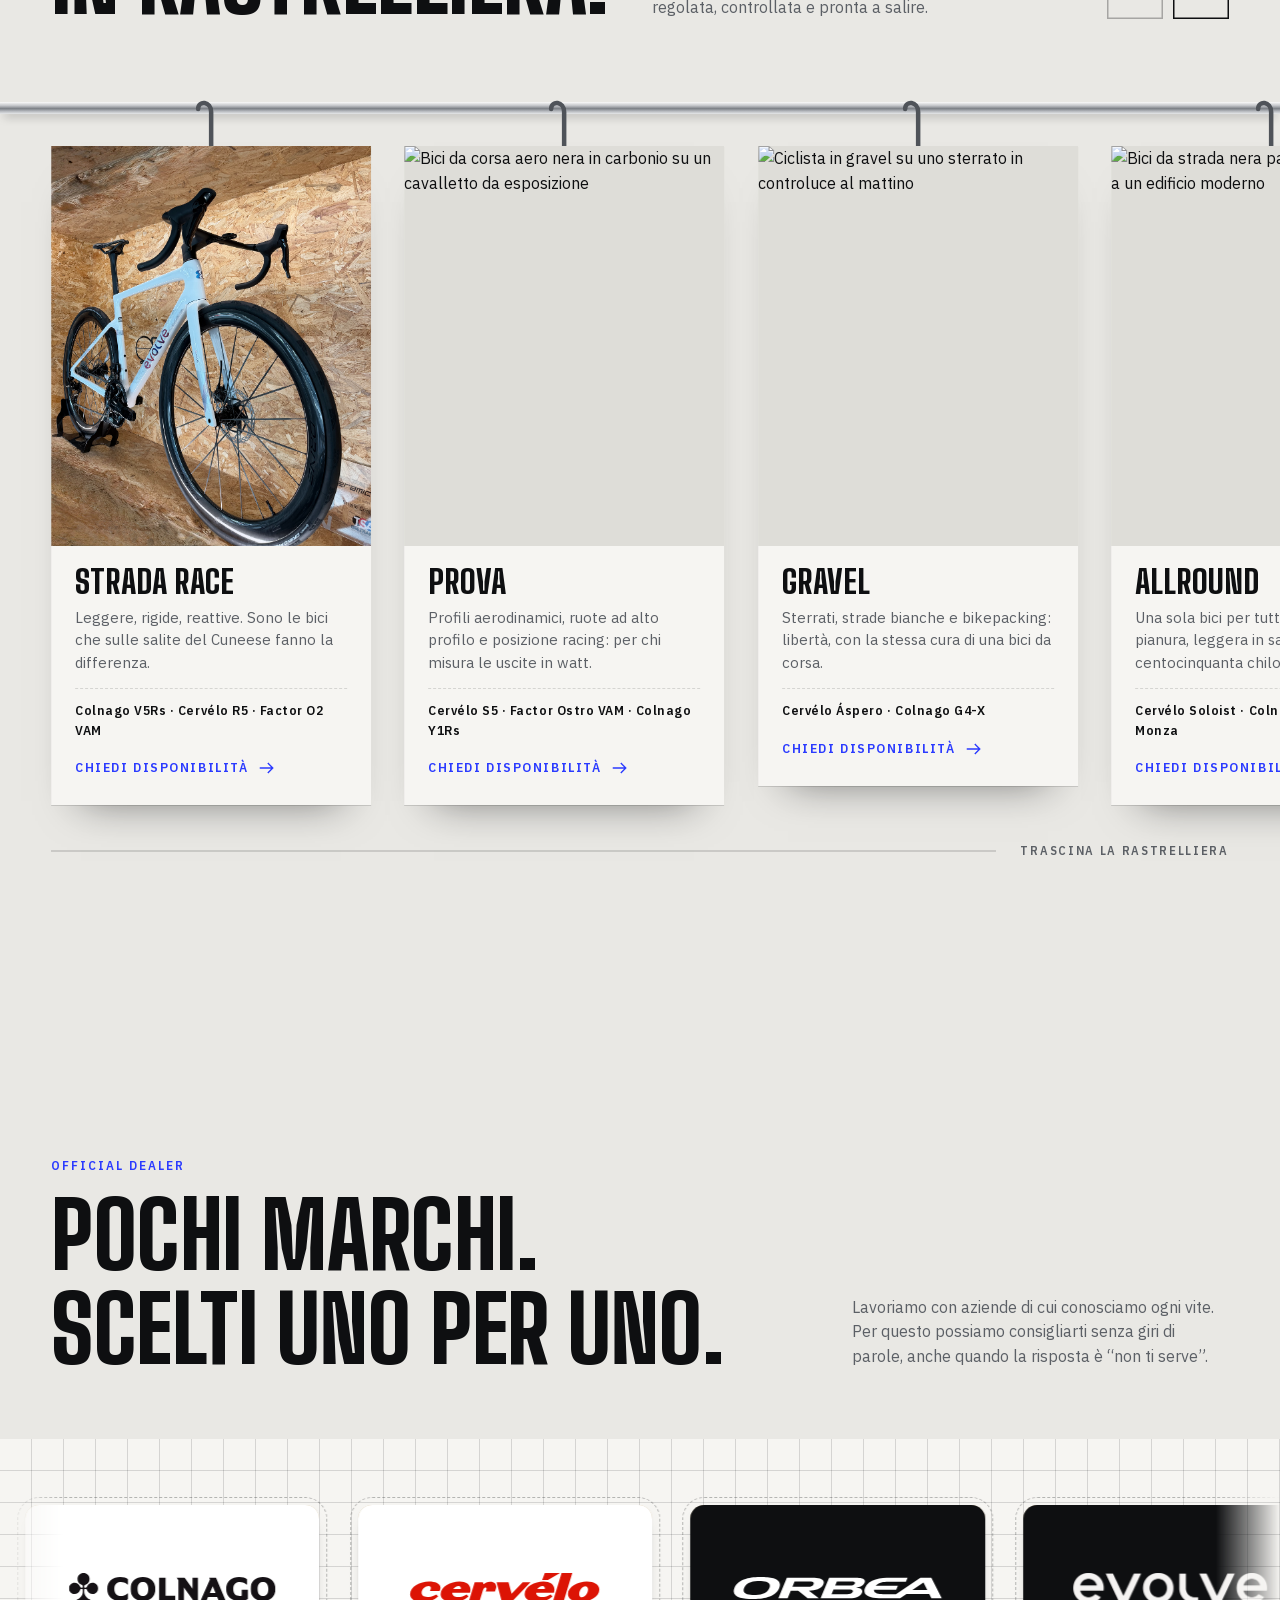
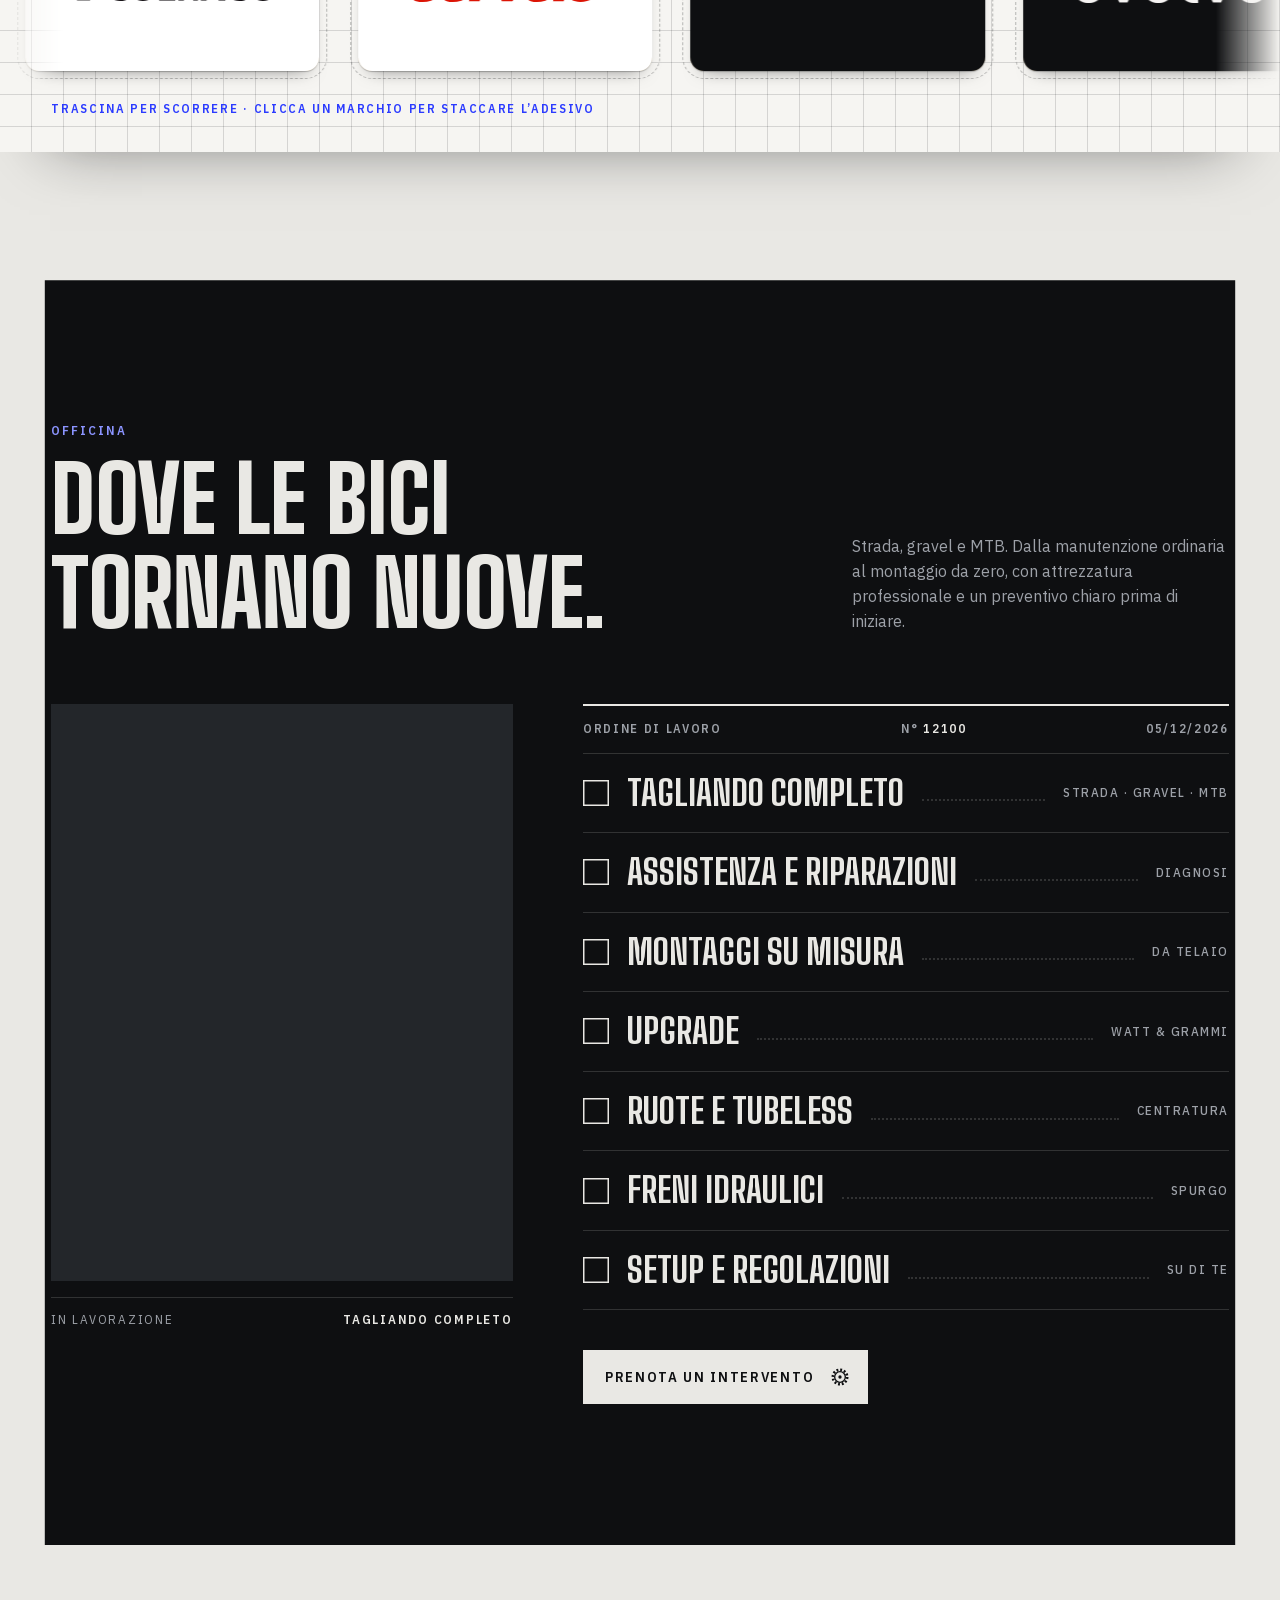
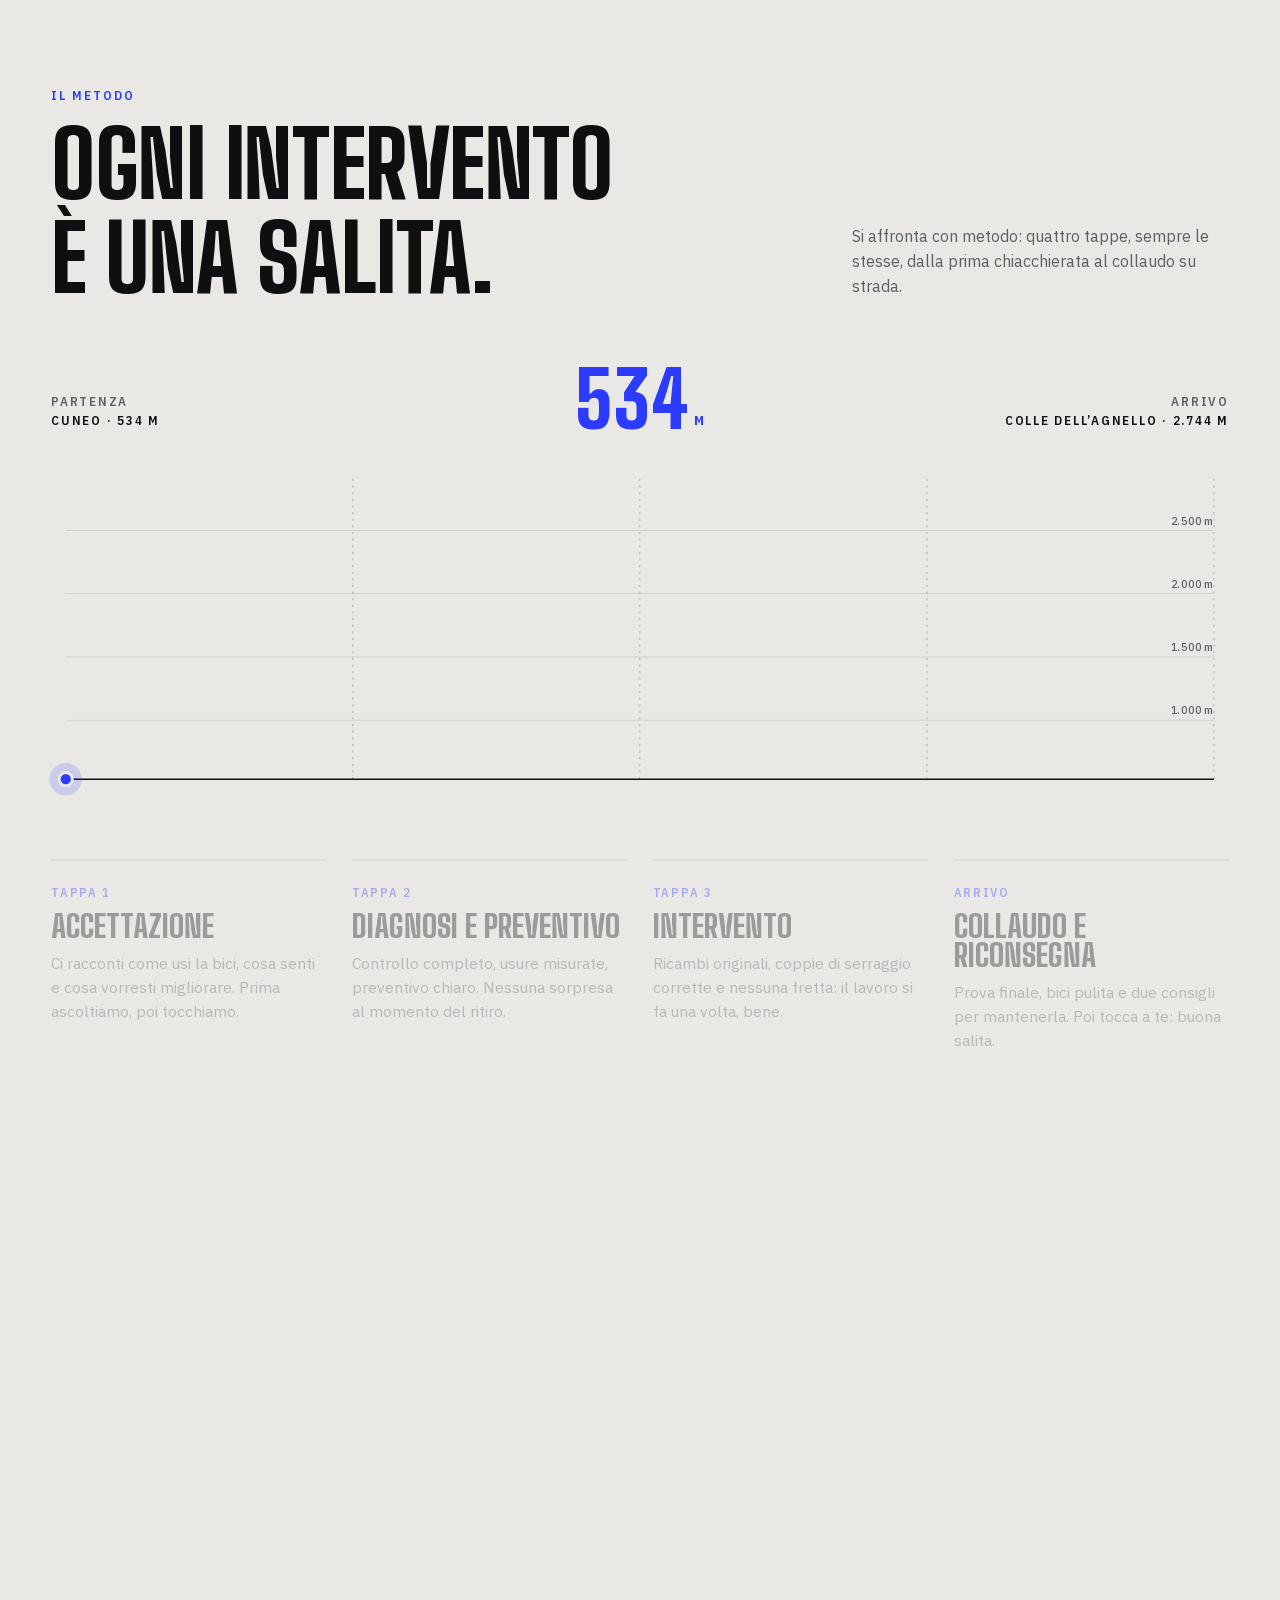
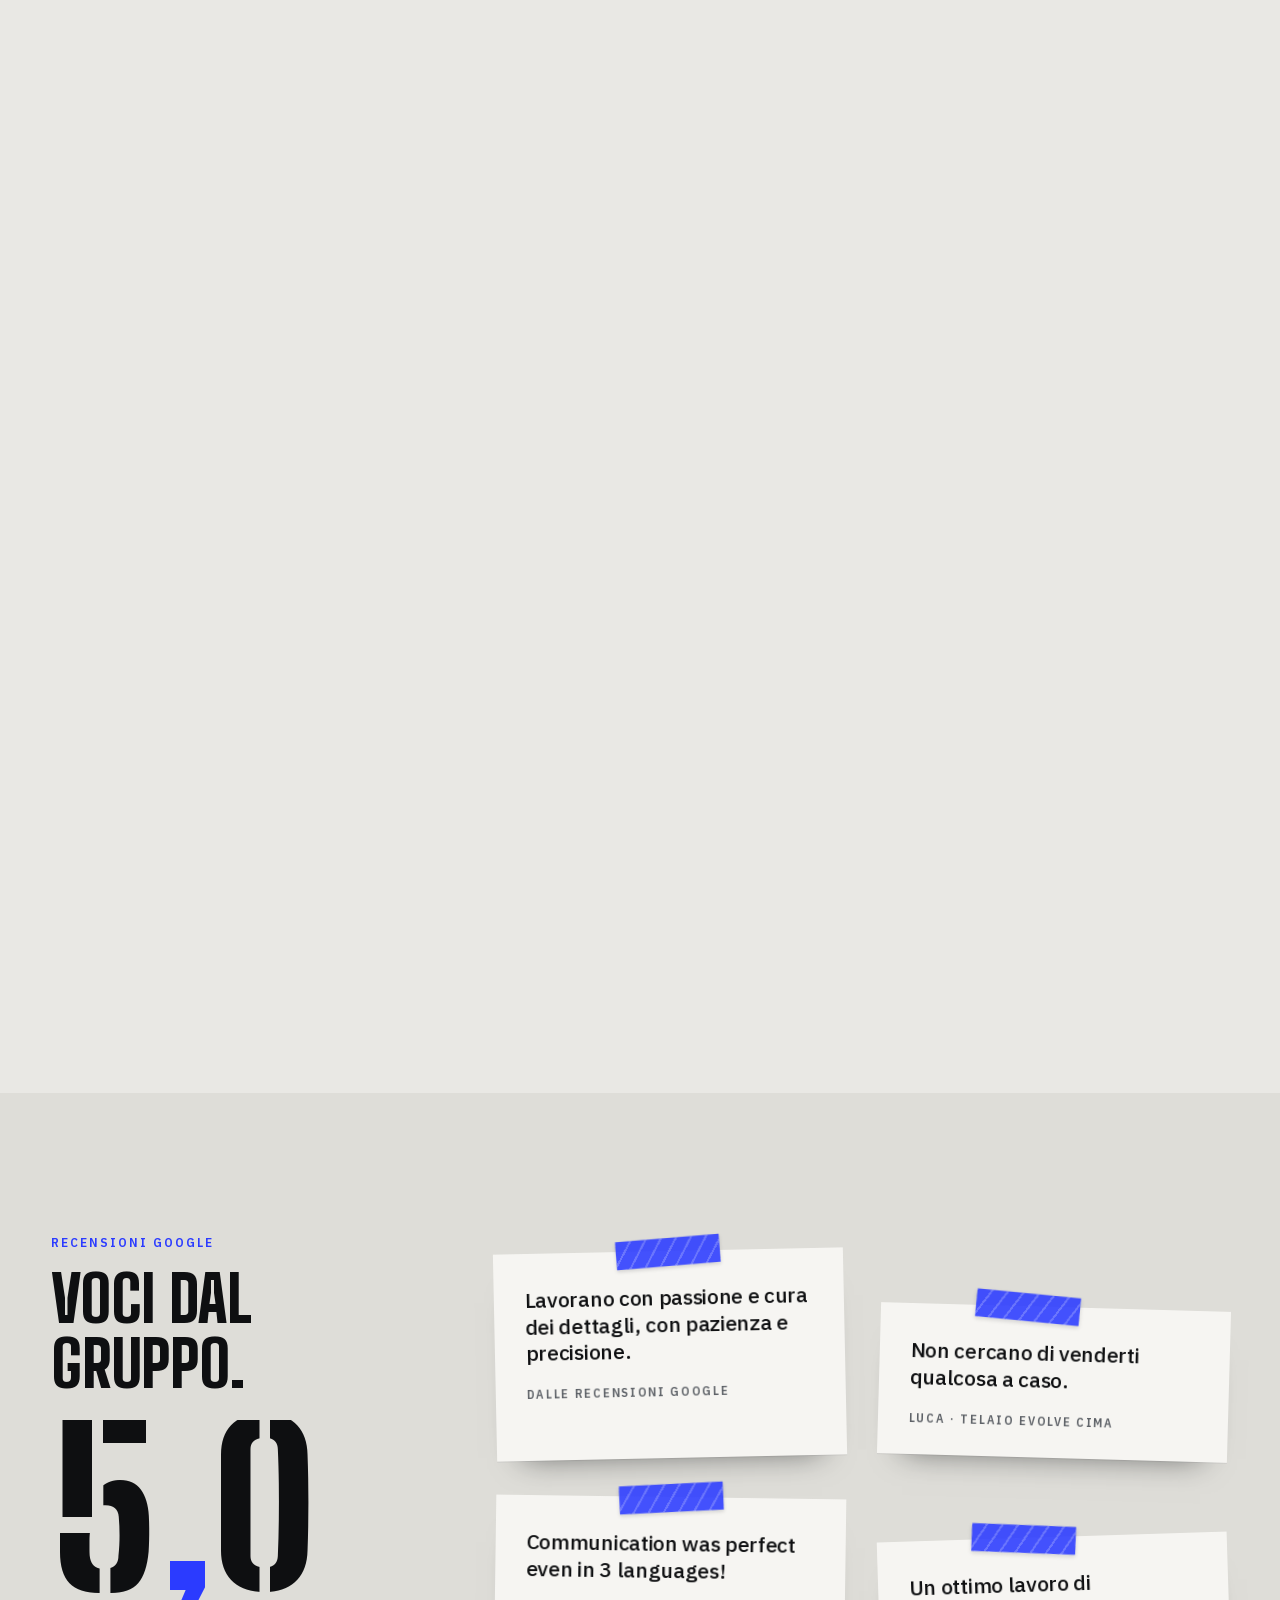
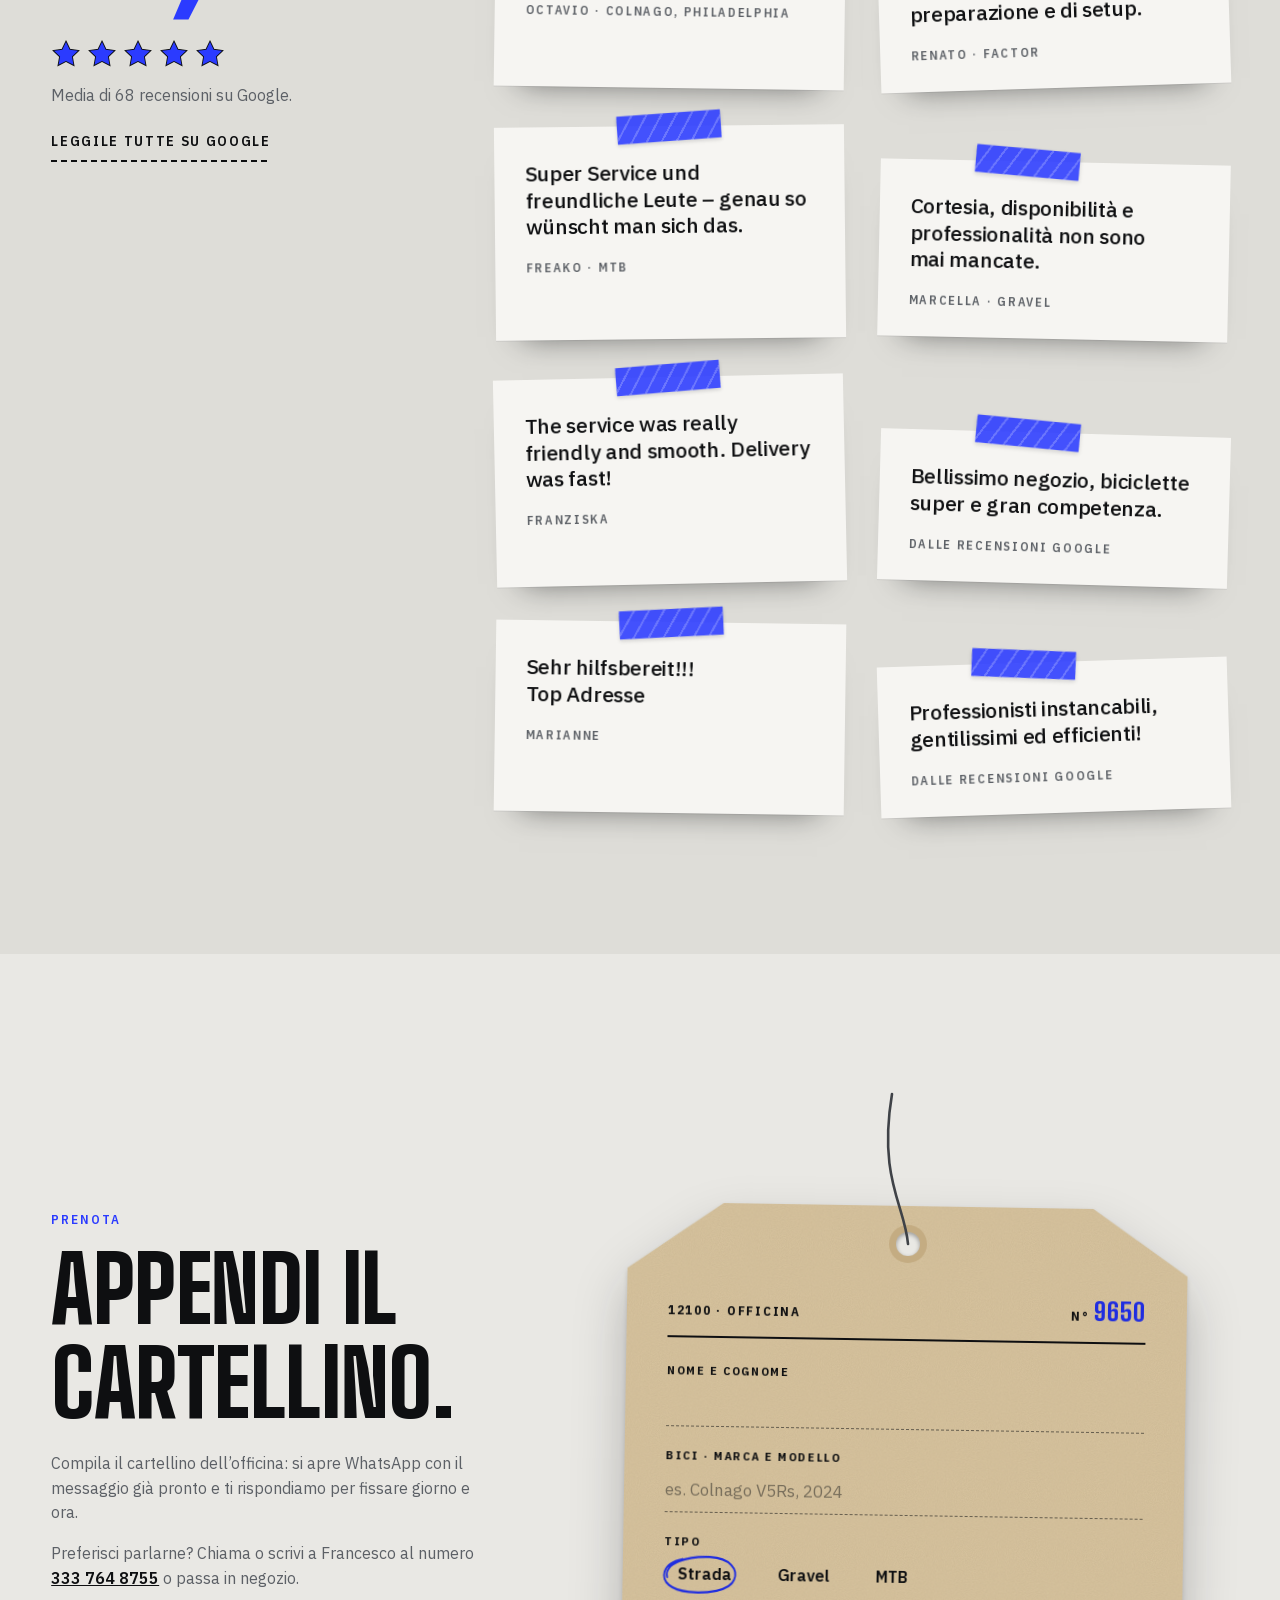
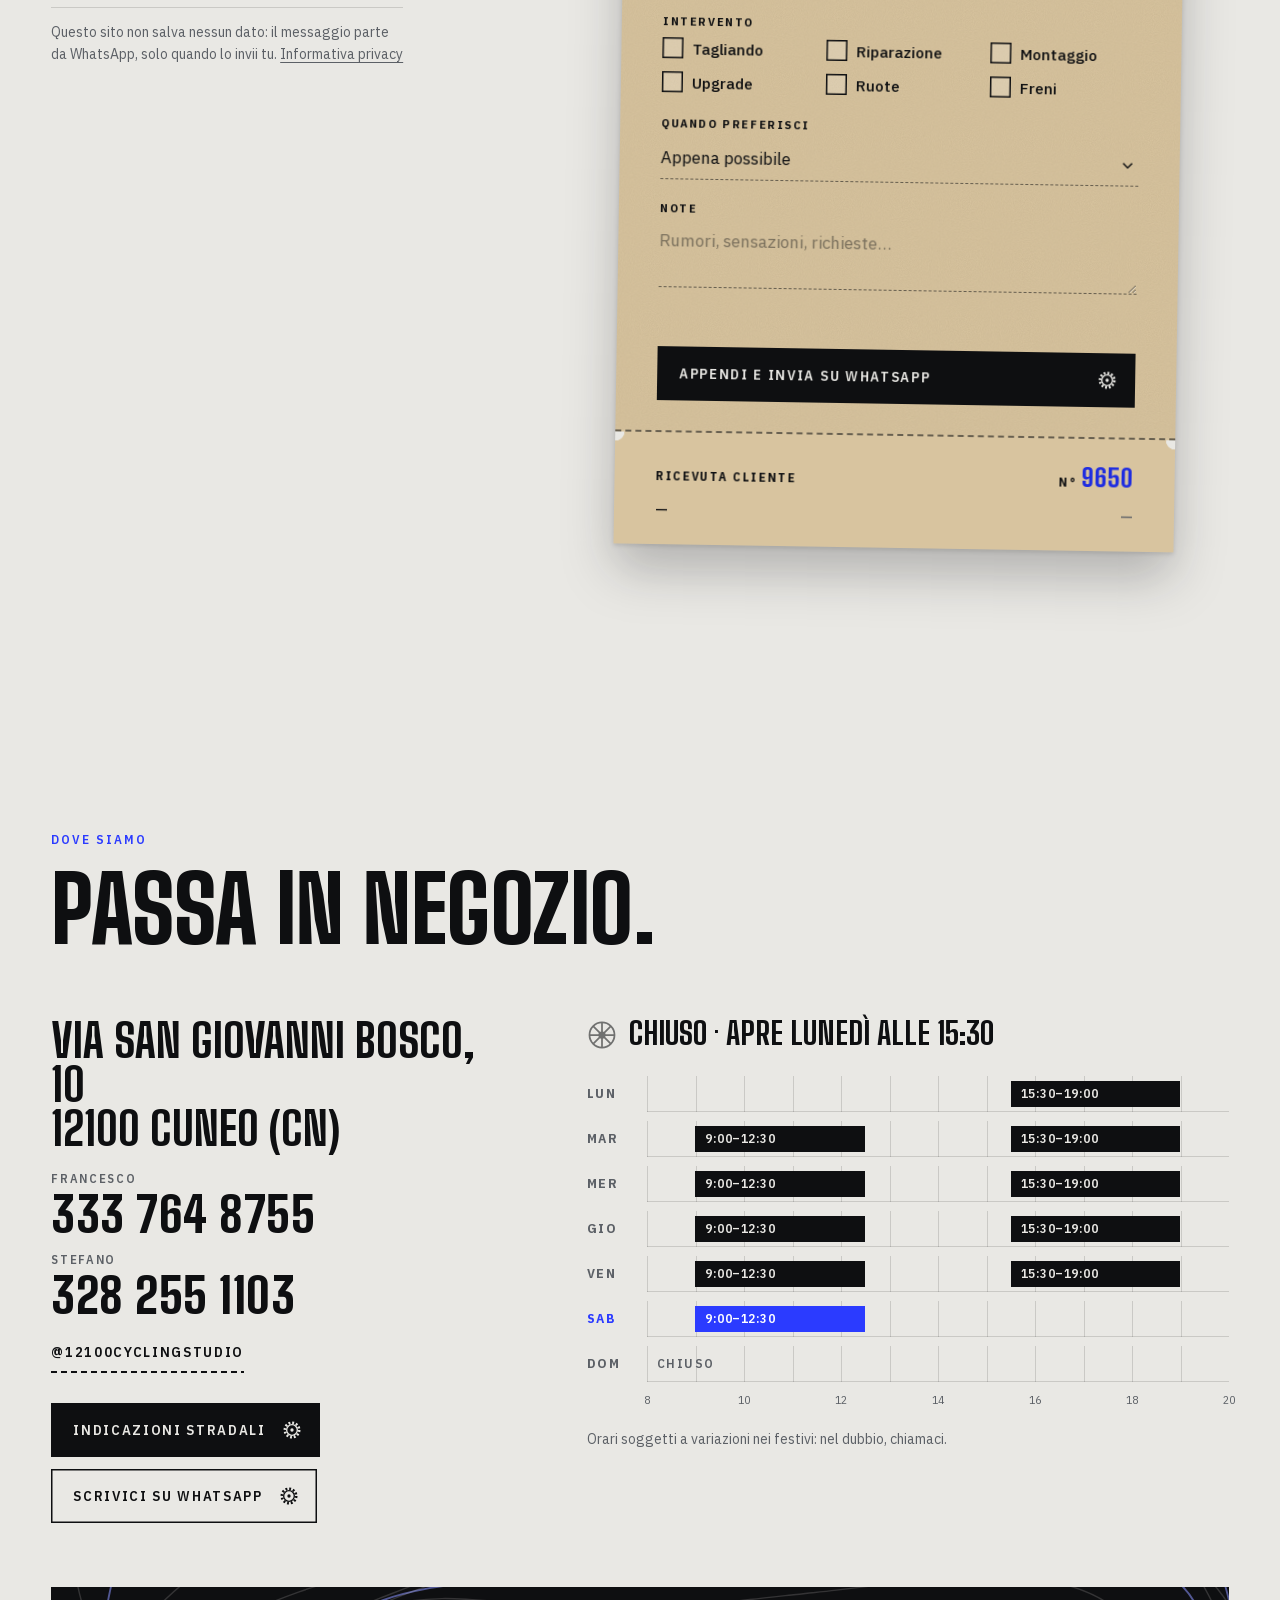
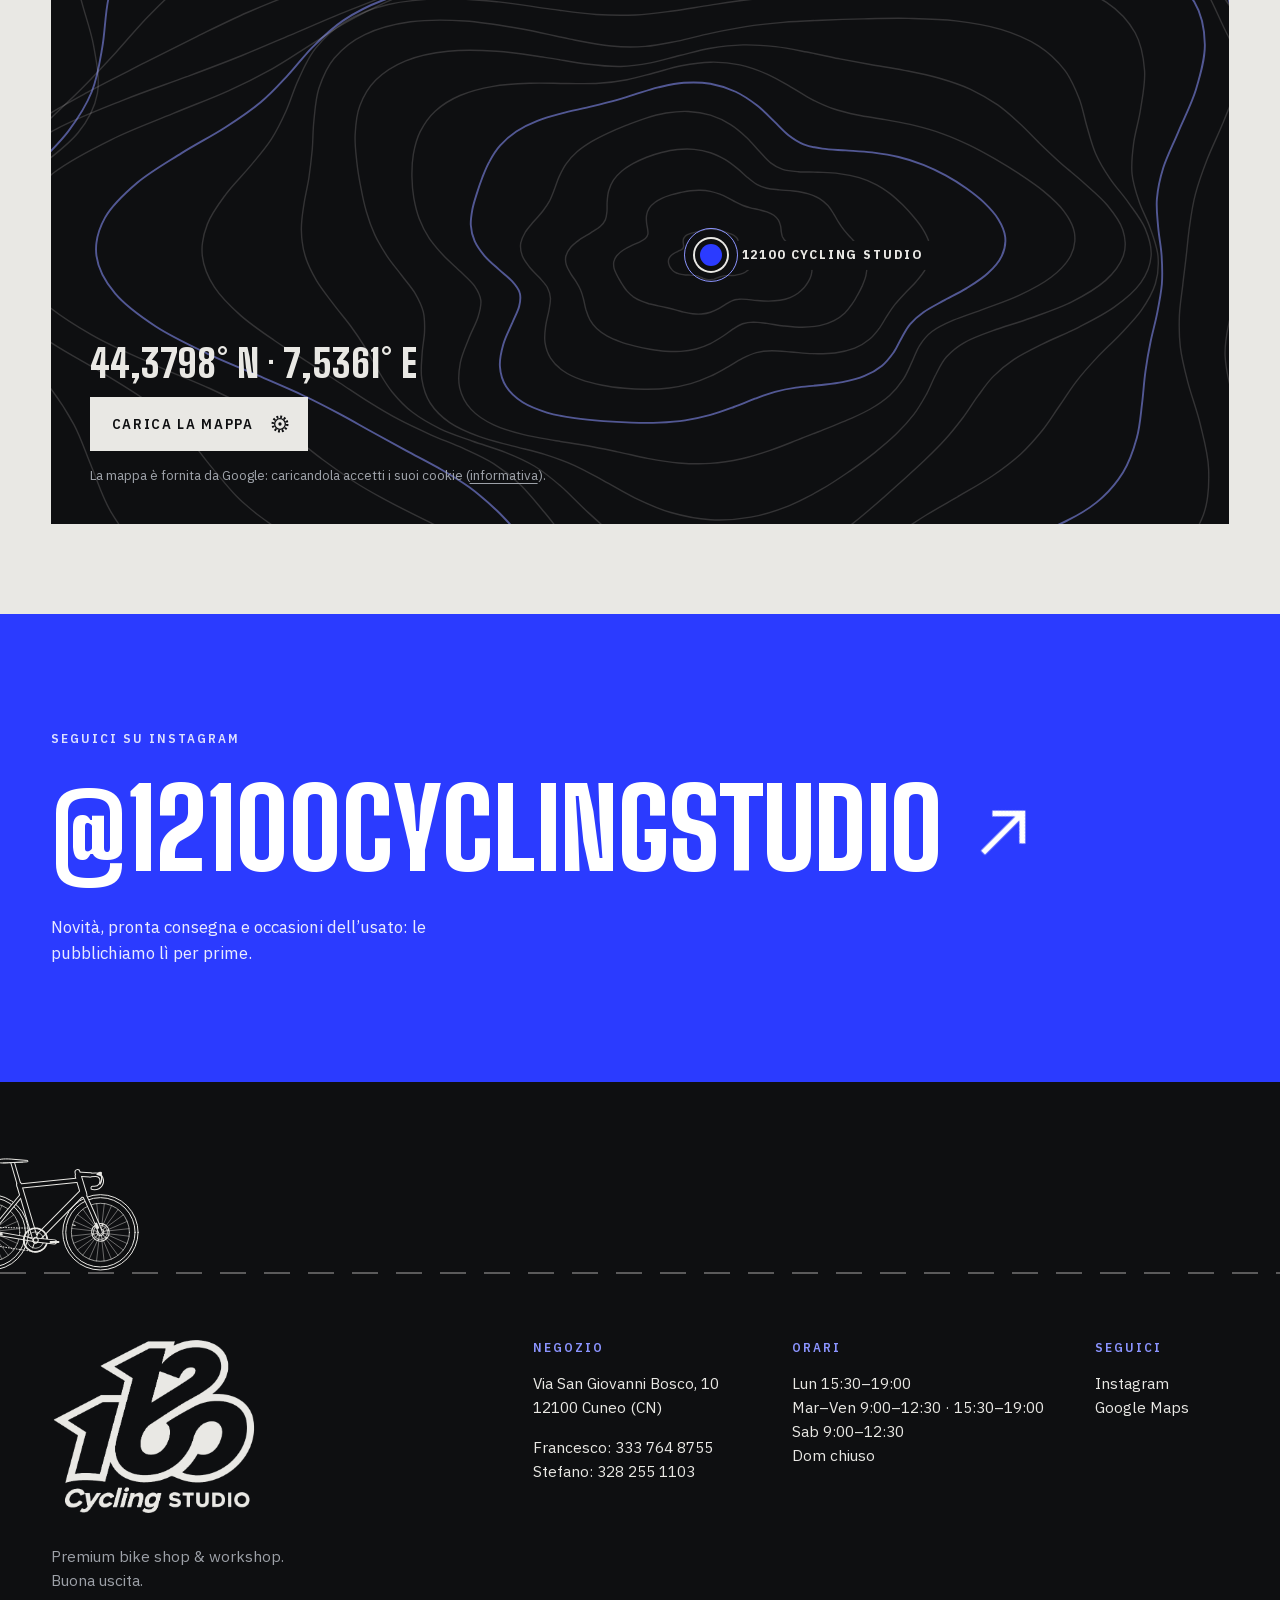
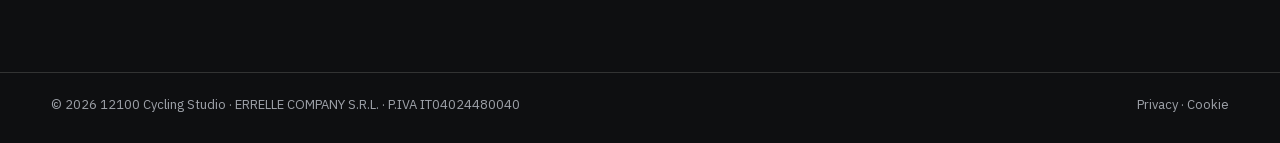
==== commit 19821110: "Hero: sottotitoli più grandi Co-Authored-By: Claude Opus 5.5 <noreply@anthropic.com>" ====
--- a/index.html
+++ b/index.html
@@ -28,7 +28,7 @@
 <link rel="preload" href="assets/fonts/ibm-plex-sans-latin.woff2" as="font" type="font/woff2" crossorigin>
 <link rel="preconnect" href="https://images.unsplash.com">
 <link rel="stylesheet" href="assets/vendor/lenis-1.3.26/lenis.css">
-<link rel="stylesheet" href="assets/css/style.css?v=b384962782">
+<link rel="stylesheet" href="assets/css/style.css?v=72a1452c18">
 <script>
   // Stati iniziali delle animazioni solo con JS attivo; se qualcosa non carica, il sito resta leggibile.
   document.documentElement.classList.add('js');
--- a/assets/css/style.css
+++ b/assets/css/style.css
@@ -390,9 +390,9 @@
 .hero__lead { font-size: clamp(18px, 1.35vw, 22px); line-height: 1.45; font-weight: 500; letter-spacing: -.01em; margin-bottom: 14px; }
 /* le due promesse del negozio, affiancate come due colonne di una scheda */
 .hero__pillars { display: grid; grid-template-columns: repeat(2, minmax(0, 1fr)); gap: 24px; margin: 0 0 18px; }
-.hero__pillars > div { padding-top: 11px; border-top: 2px solid var(--ink); }
-.hero__pillars dt { margin: 0 0 8px; font-family: var(--f-display); font-weight: 800; font-size: clamp(20px, 1.5vw, 27px); line-height: .95; text-transform: uppercase; text-wrap: balance; }
-.hero__pillars dd { margin: 0; font-size: clamp(15px, 1.05vw, 18px); line-height: 1.4; font-weight: 500; letter-spacing: -.01em; }
+.hero__pillars > div { padding-top: 12px; border-top: 2px solid var(--ink); }
+.hero__pillars dt { margin: 0 0 10px; font-family: var(--f-display); font-weight: 800; font-size: clamp(26px, 2.2vw, 38px); line-height: .92; text-transform: uppercase; text-wrap: balance; }
+.hero__pillars dd { margin: 0; font-size: clamp(17px, 1.3vw, 21px); line-height: 1.38; font-weight: 500; letter-spacing: -.01em; }
 .hero__dealer { color: var(--muted); margin-bottom: 28px; }
 .hero__dealer strong { color: var(--ink); font-weight: 600; }
 .hero__cta { display: flex; flex-wrap: wrap; align-items: center; gap: 18px 28px; margin-bottom: 36px; }
